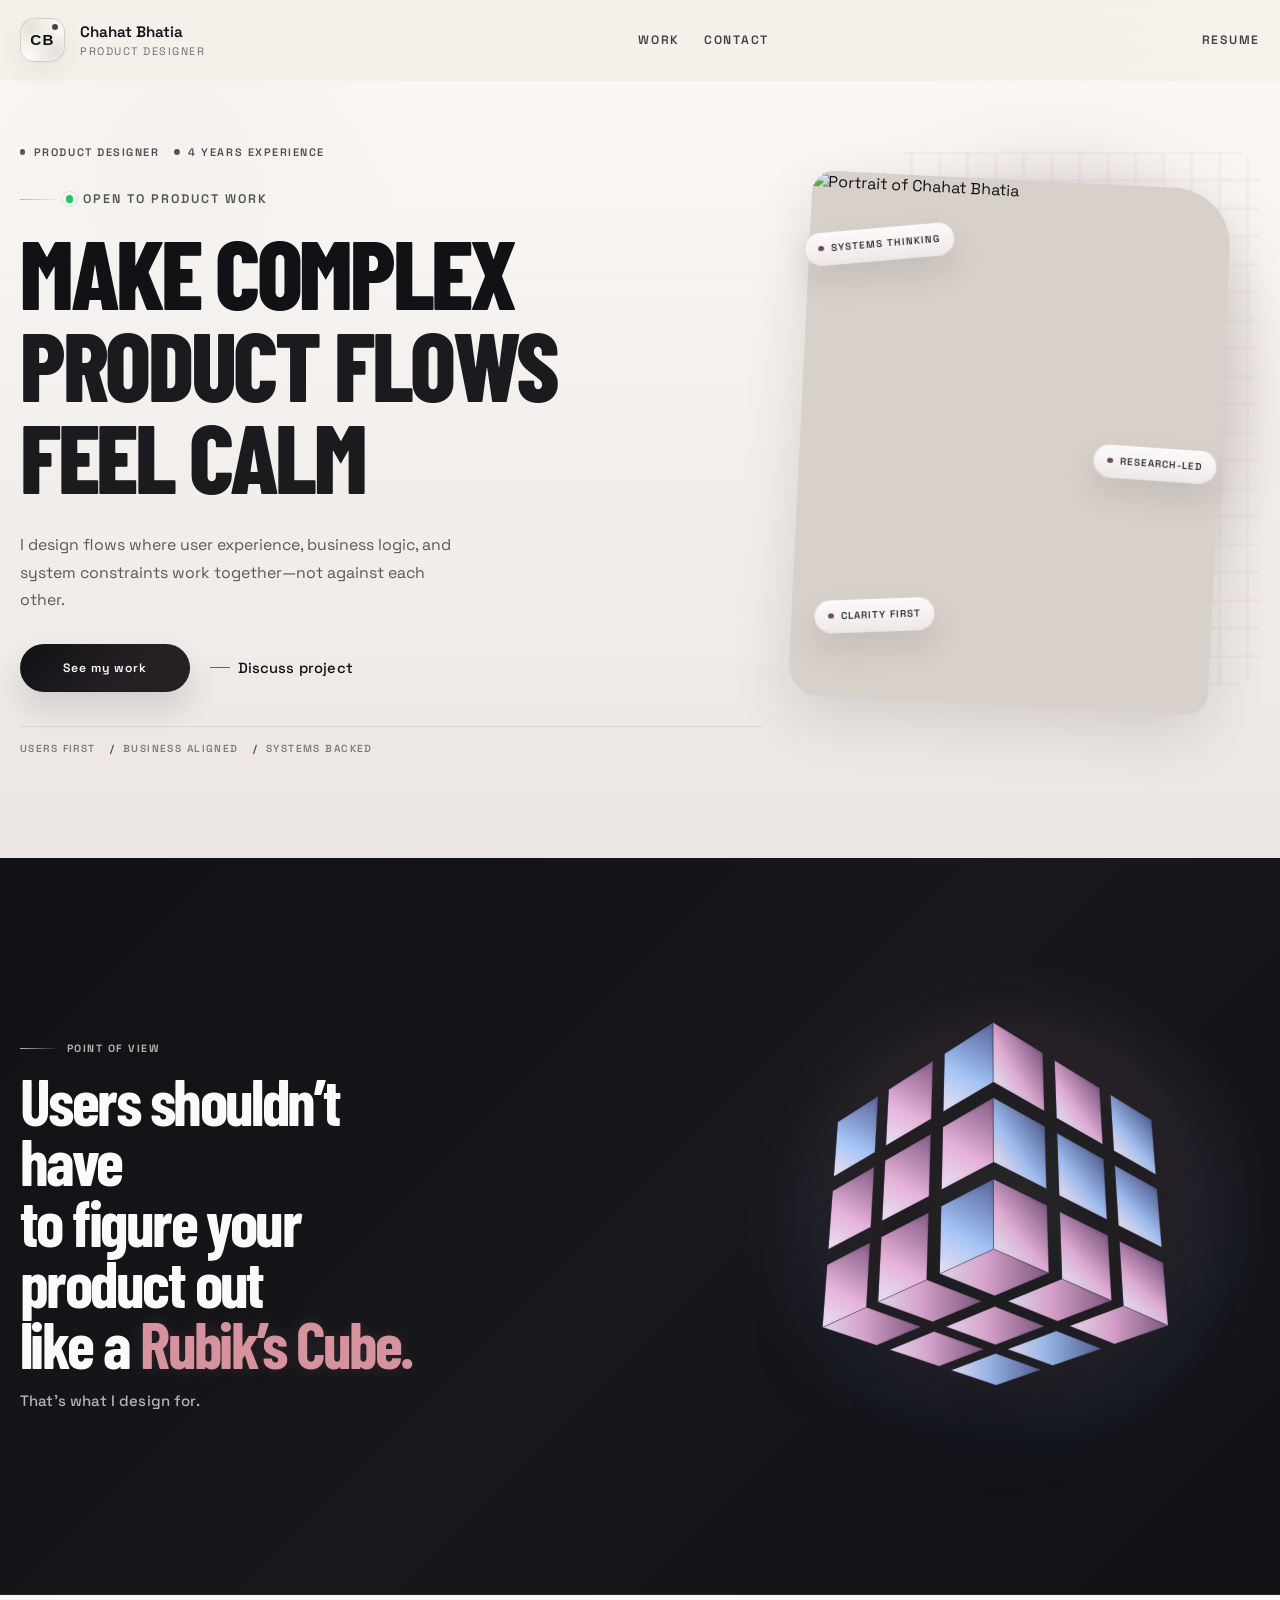
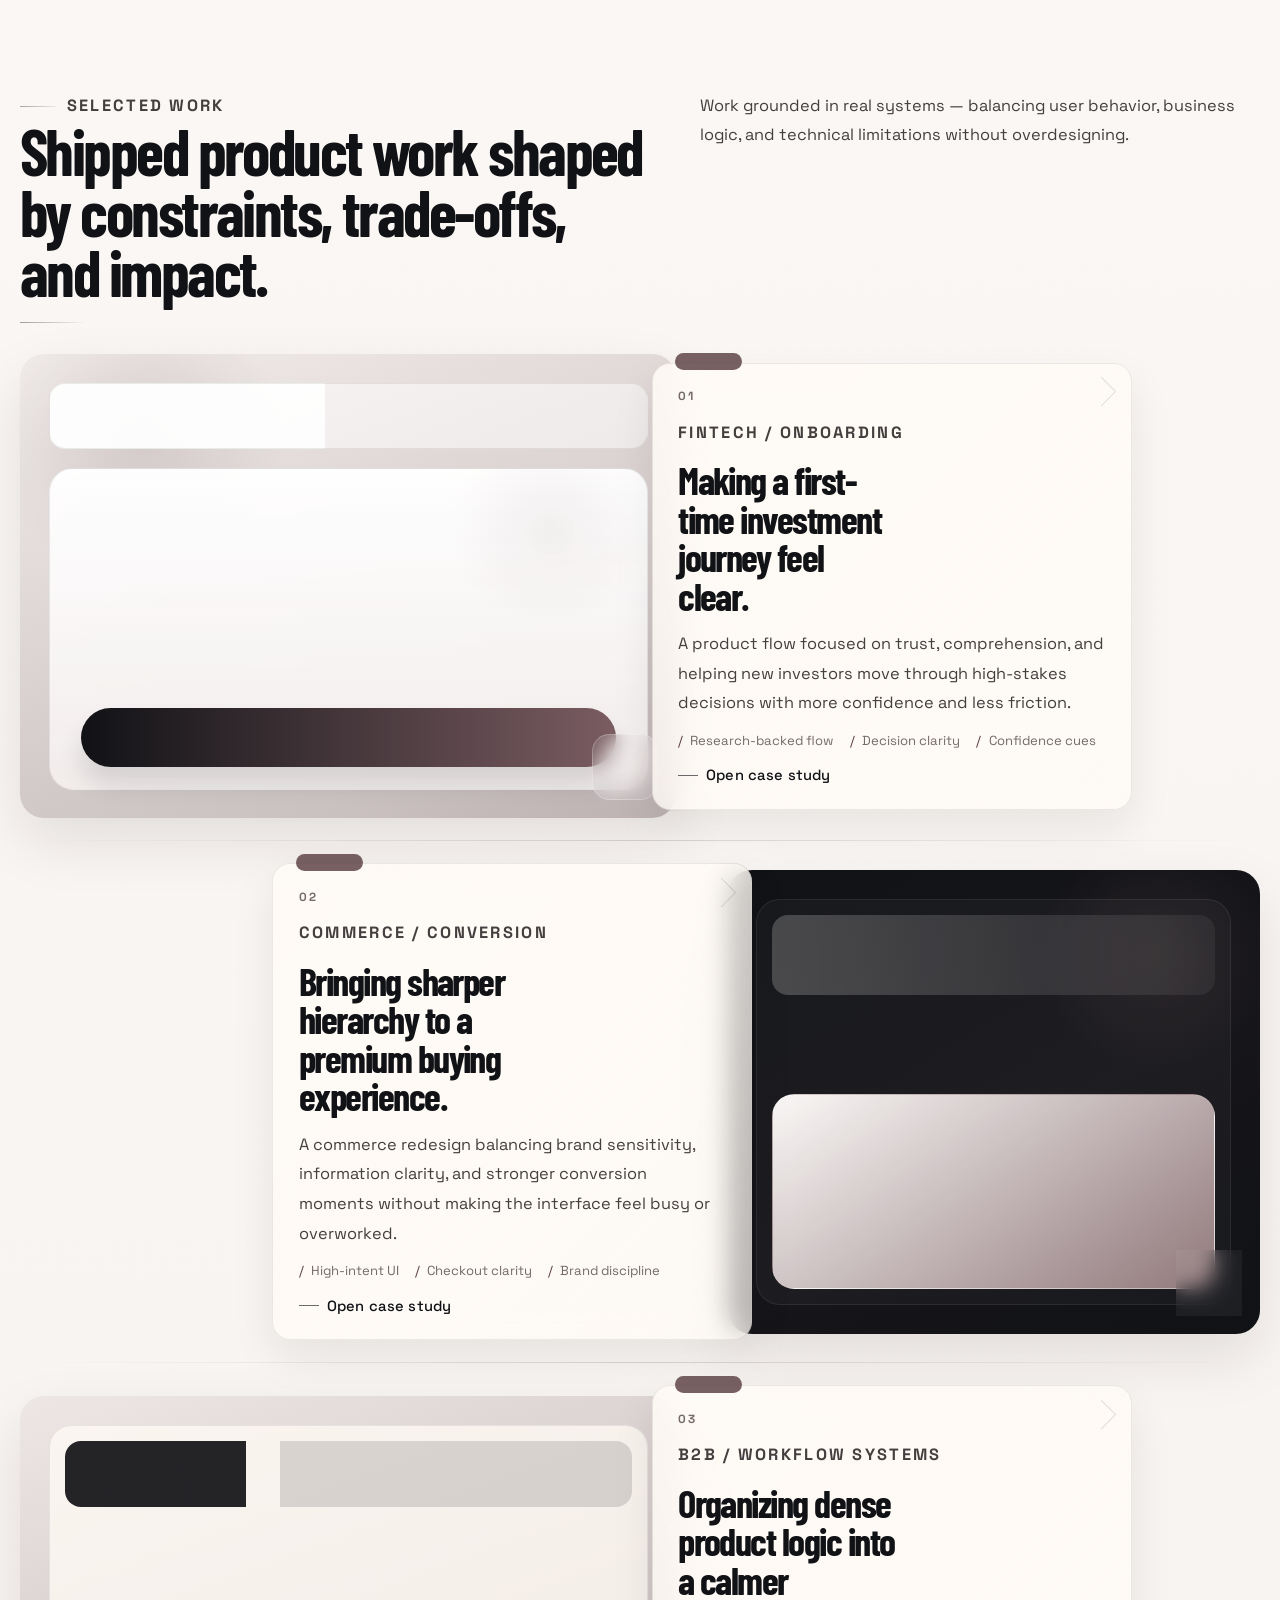
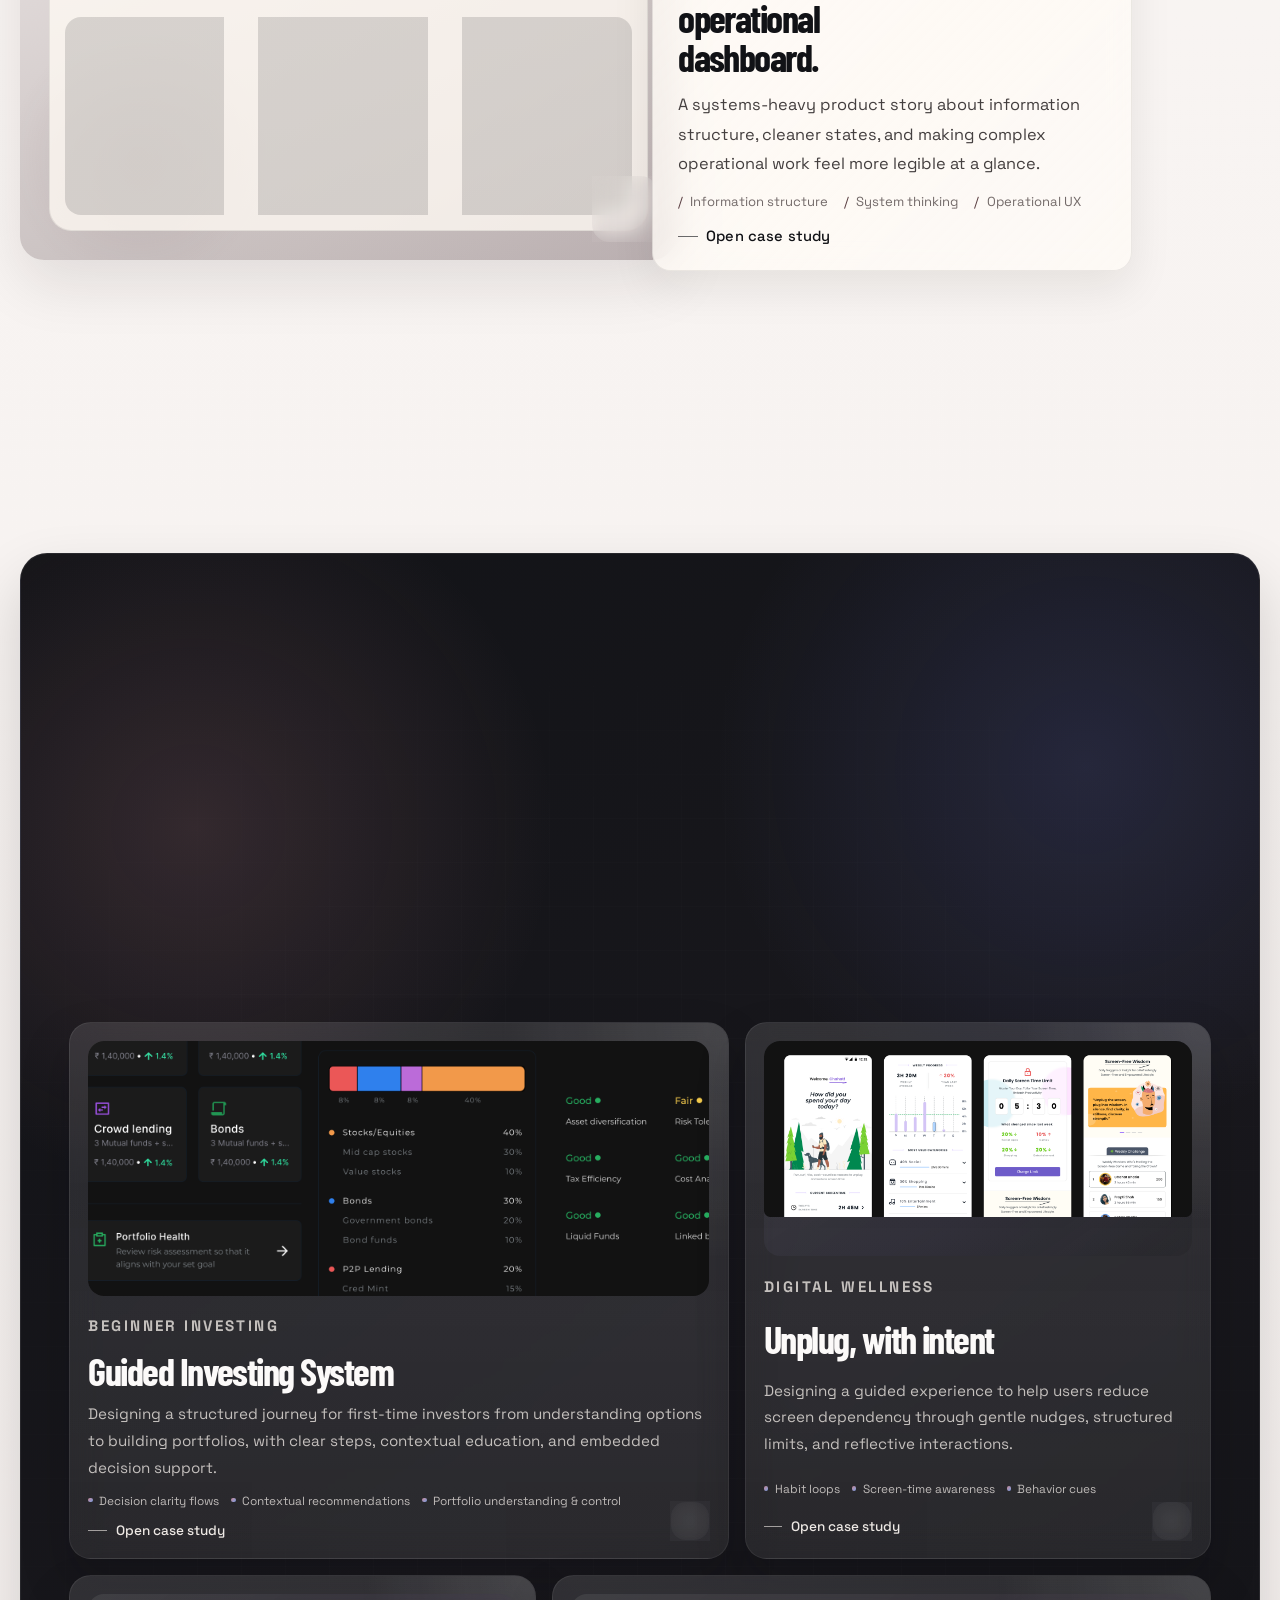
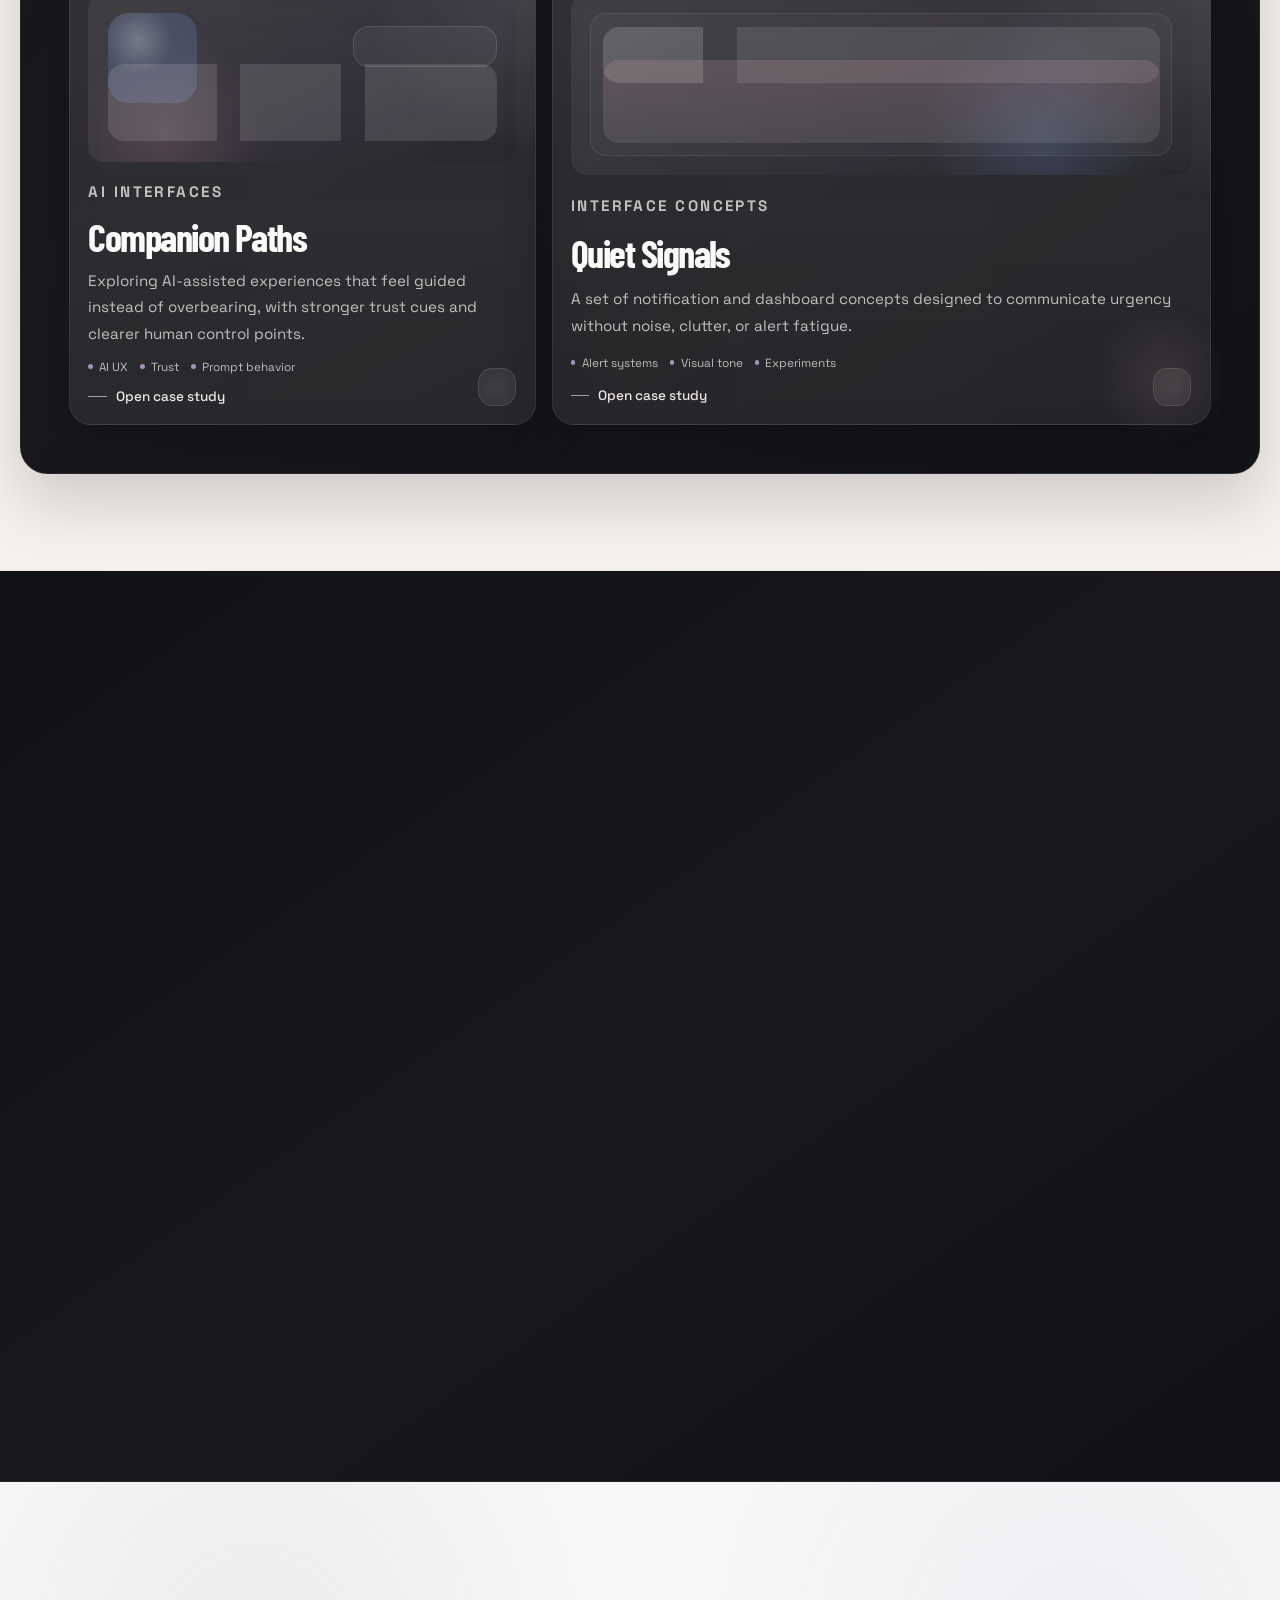
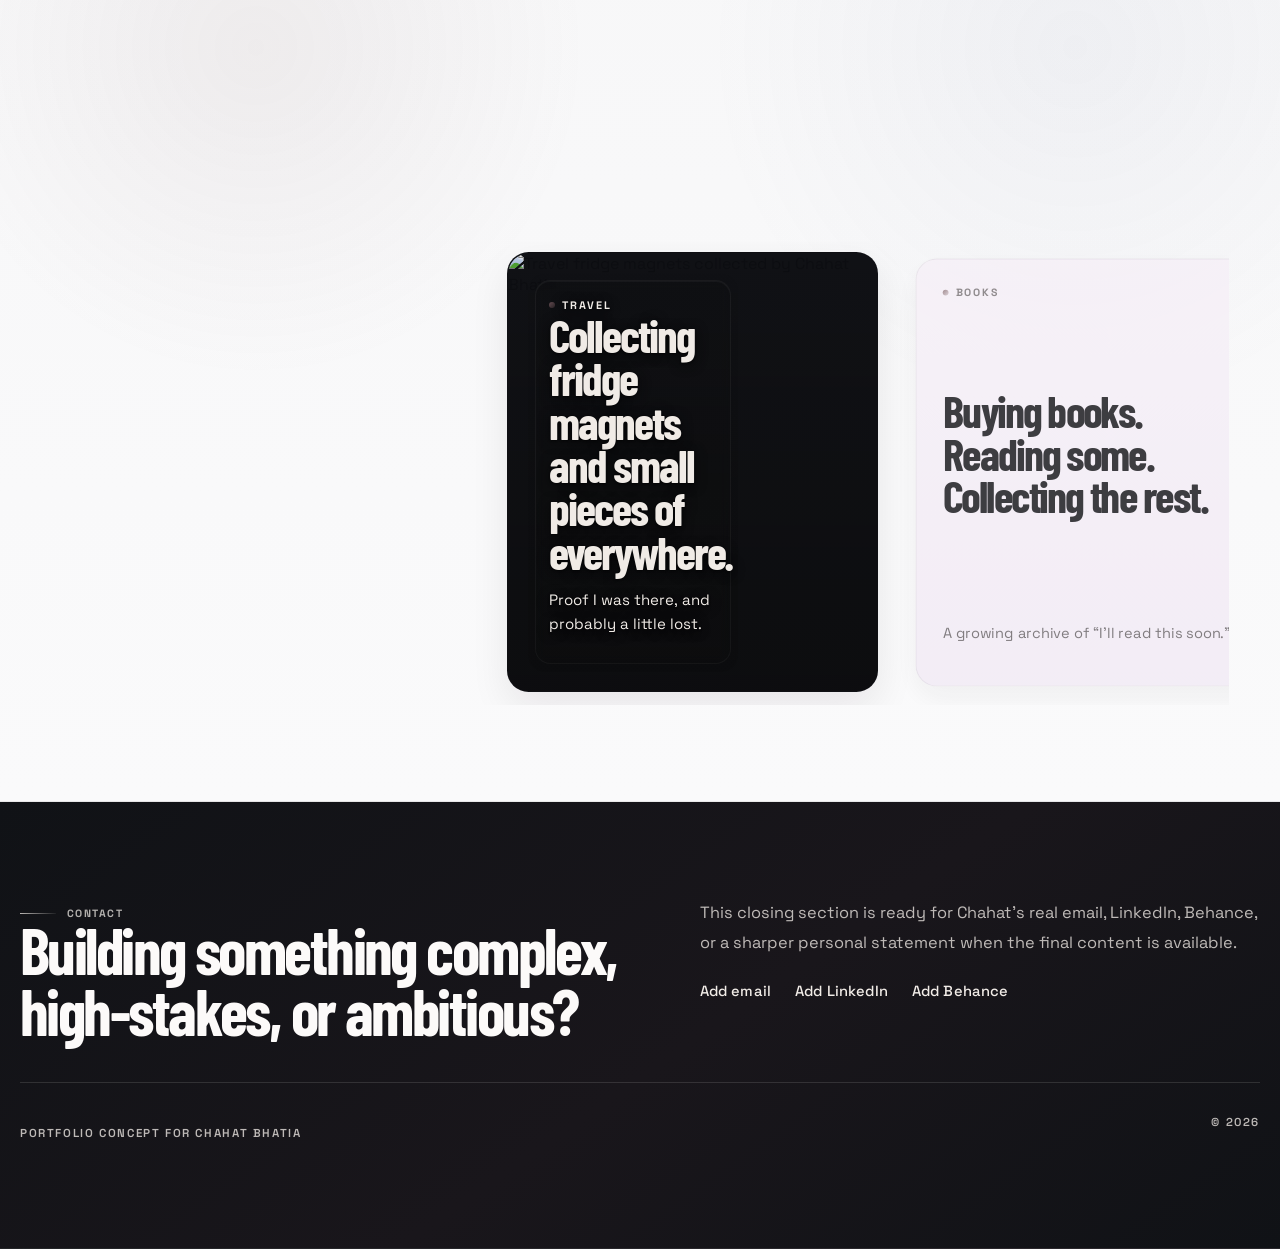
==== index.html @ 89de9175 "Initial portfolio snapshot" ====
<!DOCTYPE html>
<html lang="en">
  <head>
    <meta charset="UTF-8" />
    <meta name="viewport" content="width=device-width, initial-scale=1.0" />
    <title>Chahat Bhatia | Product Designer</title>
    <meta
      name="description"
      content="A bold editorial portfolio concept for product designer Chahat Bhatia. High-contrast, structured, and typography-led."
    />
    <meta
      http-equiv="Cache-Control"
      content="no-store, no-cache, must-revalidate"
    />
    <meta http-equiv="Pragma" content="no-cache" />
    <meta http-equiv="Expires" content="0" />
    <link
      rel="icon"
      href="data:image/svg+xml,%3Csvg xmlns='http://www.w3.org/2000/svg' viewBox='0 0 64 64'%3E%3Crect width='64' height='64' fill='%230f0f10'/%3E%3Ctext x='50%25' y='57%25' text-anchor='middle' font-size='24' font-family='Arial, sans-serif' font-weight='700' letter-spacing='2' fill='%23f3efe8'%3ECB%3C/text%3E%3C/svg%3E"
    />
    <link rel="preconnect" href="https://fonts.googleapis.com" />
    <link rel="preconnect" href="https://fonts.gstatic.com" crossorigin />
    <link
      href="https://fonts.googleapis.com/css2?family=Barlow+Condensed:wght@500;600;700;800&family=Space+Grotesk:wght@400;500;600;700&display=swap"
      rel="stylesheet"
    />
    <link rel="stylesheet" href="./styles.css?v=exploration-case-2" />
  </head>
  <body>
    <header class="site-header" id="top">
      <div class="shell site-header__inner">
        <a class="brand" href="#top" aria-label="Chahat Bhatia portfolio home">
          <span class="brand__mark">CB</span>
          <span class="brand__text">
            <strong>Chahat Bhatia</strong>
            <small>Product Designer</small>
          </span>
        </a>

        <nav class="site-nav" aria-label="Primary">
          <a href="#work">Work</a>
          <a href="#contact">Contact</a>
        </nav>

        <a class="site-header__cta" href="#contact">Resume</a>
      </div>
    </header>

    <main class="page">
      <section class="hero">
        <div class="hero-inner">
          <div class="shell hero__grid">
            <div class="hero__copy reveal">
              <div class="hero__identity" aria-label="Designer identity">
                <span>Product Designer</span>
                <span>4 Years Experience</span>
              </div>

              <p class="kicker kicker--status">
                <span class="status-dot" aria-hidden="true"></span>
                <span>Open to product work</span>
              </p>
              <h1 class="hero__title">
                <span>MAKE COMPLEX</span>
                <span class="hero__title-mid">PRODUCT FLOWS</span>
                <span class="hero__title-end">FEEL CALM</span>
              </h1>
              <p class="hero__summary">
                I design flows where user experience, business logic, and system
                constraints work together—not against each other.
              </p>

              <div class="hero__actions">
                <a class="button button--primary" href="#work">See my work</a>
                <a class="text-link" href="#contact">Discuss project</a>
              </div>

              <ul class="hero__meta" aria-label="Focus areas">
                <li>Users First</li>
                <li>Business Aligned</li>
                <li>Systems Backed</li>
              </ul>
            </div>

            <figure class="hero__portrait reveal">
              <div class="hero__chips" aria-hidden="true">
                <span>Systems Thinking</span>
                <span>Research-led</span>
                <span>Clarity First</span>
              </div>
              <img
                src="./assets/chahat-bhatia.png"
                alt="Portrait of Chahat Bhatia"
              />
            </figure>
          </div>
        </div>
      </section>

      <section class="section section--dark statement">
        <div class="shell statement__grid reveal">
          <div class="statement__intro">
            <p class="kicker kicker--inverse">Point of view</p>
            <h2 class="statement__title">
              Users shouldn&rsquo;t have<br />
              to figure your product out<br />
              like a <span class="statement__highlight">Rubik&rsquo;s Cube.</span>
            </h2>
            <p class="statement__subline">That&rsquo;s what I design for.</p>
          </div>

          <div class="statement__visual" aria-hidden="true">
            <div class="rubik-scene">
              <div class="rubik-aura"></div>
              <div class="rubik-shadow"></div>
              <div class="rubik-canvas" data-rubik-canvas></div>
            </div>
          </div>
        </div>
      </section>

      <section class="section work" id="work">
        <div class="shell">
          <div class="work-segment work-segment--pro">
            <div class="section-head reveal">
              <div>
                <p class="kicker">Selected Work</p>
                <h2>Shipped product work shaped by constraints, trade-offs, and impact.</h2>
              </div>
              <p>
                Work grounded in real systems — balancing user behavior,
                business logic, and technical limitations without
                overdesigning.
              </p>
            </div>

            <div class="case-list">
              <article class="case-study reveal">
                <div class="case-study__visual mockup mockup--finance" aria-hidden="true">
                  <span></span>
                  <span></span>
                  <span></span>
                </div>

                <div class="case-study__content">
                  <span class="case-study__index">01</span>
                  <p class="case-study__eyebrow">Fintech / Onboarding</p>
                  <h3>Making a first-time investment journey feel clear.</h3>
                  <p>
                    A product flow focused on trust, comprehension, and helping
                    new investors move through high-stakes decisions with more
                    confidence and less friction.
                  </p>
                  <div class="case-study__meta" aria-label="Case study themes">
                    <span>Research-backed flow</span>
                    <span>Decision clarity</span>
                    <span>Confidence cues</span>
                  </div>
                  <a class="case-study__link" href="./case-study.html">Open case study</a>
                </div>
              </article>

              <article class="case-study case-study--reverse reveal">
                <div class="case-study__visual mockup mockup--commerce" aria-hidden="true">
                  <span></span>
                  <span></span>
                  <span></span>
                </div>

                <div class="case-study__content">
                  <span class="case-study__index">02</span>
                  <p class="case-study__eyebrow">Commerce / Conversion</p>
                  <h3>Bringing sharper hierarchy to a premium buying experience.</h3>
                  <p>
                    A commerce redesign balancing brand sensitivity, information
                    clarity, and stronger conversion moments without making the
                    interface feel busy or overworked.
                  </p>
                  <div class="case-study__meta" aria-label="Case study themes">
                    <span>High-intent UI</span>
                    <span>Checkout clarity</span>
                    <span>Brand discipline</span>
                  </div>
                  <a class="case-study__link" href="./case-study.html">Open case study</a>
                </div>
              </article>

              <article class="case-study reveal">
                <div class="case-study__visual mockup mockup--system" aria-hidden="true">
                  <span></span>
                  <span></span>
                  <span></span>
                </div>

                <div class="case-study__content">
                  <span class="case-study__index">03</span>
                  <p class="case-study__eyebrow">B2B / Workflow systems</p>
                  <h3>Organizing dense product logic into a calmer operational dashboard.</h3>
                  <p>
                    A systems-heavy product story about information structure,
                    cleaner states, and making complex operational work feel
                    more legible at a glance.
                  </p>
                  <div class="case-study__meta" aria-label="Case study themes">
                    <span>Information structure</span>
                    <span>System thinking</span>
                    <span>Operational UX</span>
                  </div>
                  <a class="case-study__link" href="./case-study.html">Open case study</a>
                </div>
              </article>
            </div>
          </div>

          <div class="work-shift reveal">
            <p class="work-shift__eyebrow">A smaller lab, away from shipped constraints.</p>
            <p class="work-shift__copy">
              Alongside product work, I keep a personal space for interface
              studies, motion experiments, and systems ideas that let me test
              bolder questions before they belong in production.
            </p>
          </div>

          <div class="work-segment work-segment--play">
            <div class="work-play-shell">
              <div class="work-play-head reveal">
                <div>
                  <p class="kicker kicker--inverse">Explorations</p>
                  <h2>
                    Personal projects<br />
                    where ideas expand<br />
                    and systems bend.
                  </h2>
                </div>
                <p>
                  Same core thinking, but with space to explore more freely.
                  Stretching systems, testing edges, and working on ideas that
                  don’t always need to ship — but still inform what does.
                </p>
              </div>

              <div class="play-list">
                <article class="play-card play-card--atlas reveal">
                  <div class="play-card__visual play-visual play-visual--atlas" aria-hidden="true">
                    <img
                      class="play-visual__thumb"
                      src="./assets/beginner-investing-thumb-2.png"
                      alt=""
                    />
                  </div>
                  <div class="play-card__content">
                    <p class="play-card__eyebrow">Beginner Investing</p>
                    <h3>Guided Investing System</h3>
                    <p>
                      Designing a structured journey for first-time investors
                      from understanding options to building portfolios, with
                      clear steps, contextual education, and embedded decision
                      support.
                    </p>
                    <div class="play-card__meta">
                      <span>Decision clarity flows</span>
                      <span>Contextual recommendations</span>
                      <span>Portfolio understanding &amp; control</span>
                    </div>
                    <a class="play-card__link" href="./guided-investing-case-study.html?v=guided-investing-case-1">Open case study</a>
                  </div>
                </article>

                <article class="play-card play-card--motion reveal">
                  <div class="play-card__visual play-visual play-visual--motion" aria-hidden="true">
                    <img
                      class="play-visual__thumb"
                      src="./assets/digital-wellness-thumb.png"
                      alt=""
                    />
                  </div>
                  <div class="play-card__content">
                    <p class="play-card__eyebrow">Digital Wellness</p>
                    <h3>Unplug, with intent</h3>
                    <p>
                      Designing a guided experience to help users reduce screen
                      dependency through gentle nudges, structured limits, and
                      reflective interactions.
                    </p>
                    <div class="play-card__meta">
                      <span>Habit loops</span>
                      <span>Screen-time awareness</span>
                      <span>Behavior cues</span>
                    </div>
                    <a class="play-card__link" href="./exploration-case-study.html?v=exploration-case-2">Open case study</a>
                  </div>
                </article>

                <article class="play-card play-card--ai reveal">
                  <div class="play-card__visual play-visual play-visual--ai" aria-hidden="true">
                    <span></span>
                    <span></span>
                    <span></span>
                  </div>
                  <div class="play-card__content">
                    <p class="play-card__eyebrow">AI Interfaces</p>
                    <h3>Companion Paths</h3>
                    <p>
                      Exploring AI-assisted experiences that feel guided instead
                      of overbearing, with stronger trust cues and clearer human
                      control points.
                    </p>
                    <div class="play-card__meta">
                      <span>AI UX</span>
                      <span>Trust</span>
                      <span>Prompt behavior</span>
                    </div>
                    <a class="play-card__link" href="./exploration-case-study.html?v=exploration-case-2">Open case study</a>
                  </div>
                </article>

                <article class="play-card play-card--calm reveal">
                  <div class="play-card__visual play-visual play-visual--calm" aria-hidden="true">
                    <span></span>
                    <span></span>
                    <span></span>
                  </div>
                  <div class="play-card__content">
                    <p class="play-card__eyebrow">Interface Concepts</p>
                    <h3>Quiet Signals</h3>
                    <p>
                      A set of notification and dashboard concepts designed to
                      communicate urgency without noise, clutter, or alert
                      fatigue.
                    </p>
                    <div class="play-card__meta">
                      <span>Alert systems</span>
                      <span>Visual tone</span>
                      <span>Experiments</span>
                    </div>
                    <a class="play-card__link" href="./exploration-case-study.html?v=exploration-case-2">Open case study</a>
                  </div>
                </article>
              </div>
            </div>
          </div>
        </div>
      </section>

      <section class="section word-of-mouth">
        <div class="shell">
          <div class="word-of-mouth__top">
            <div class="word-of-mouth__intro reveal">
              <p class="kicker kicker--inverse">Word of Mouth</p>
              <h2>What collaborators remember after the work ships.</h2>
            </div>

            <div class="word-of-mouth__aside reveal">
              <p class="word-of-mouth__copy">
                A quieter trust layer. The quotes are placeholders for now, but
                the structure is meant to feel warm, credible, and editorial.
              </p>
            </div>
          </div>

          <div class="word-of-mouth__rail reveal" aria-label="Testimonials">
            <div class="word-of-mouth__ticker">
              <div class="word-of-mouth__track">
                <article class="testimonial-card testimonial-card--medium">
                  <p class="testimonial-card__quote">
                    “Chahat has a way of untangling complexity without flattening the
                    product. She makes difficult flows feel inevitable.”
                  </p>
                  <div class="testimonial-card__meta">
                    <strong>Naina Sharma</strong>
                    <span>Product Lead, Fintech platform</span>
                  </div>
                </article>

                <article class="testimonial-card testimonial-card--wide">
                  <p class="testimonial-card__quote">
                    “Her strongest skill is clarity. She can move from research
                    detail to a sharp interface decision without losing the thread.”
                  </p>
                  <div class="testimonial-card__meta">
                    <strong>Arjun Mehta</strong>
                    <span>Design Director, Commerce team</span>
                  </div>
                </article>

                <article class="testimonial-card testimonial-card--medium">
                  <p class="testimonial-card__quote">
                    “The work always feels composed. Calm on the surface, very
                    rigorous underneath.”
                  </p>
                  <div class="testimonial-card__meta">
                    <strong>Sana Khan</strong>
                    <span>Staff Product Manager, B2B SaaS</span>
                  </div>
                </article>

                <article class="testimonial-card testimonial-card--compact" aria-hidden="true">
                  <p class="testimonial-card__quote">
                    “She turns ambiguity into a system everyone can align around.”
                  </p>
                  <div class="testimonial-card__meta">
                    <strong>Ira Kapoor</strong>
                    <span>Fintech Lead</span>
                  </div>
                </article>
              </div>

              <div class="word-of-mouth__track" aria-hidden="true">
                <article class="testimonial-card testimonial-card--medium">
                  <p class="testimonial-card__quote">
                    “Chahat has a way of untangling complexity without flattening the
                    product. She makes difficult flows feel inevitable.”
                  </p>
                  <div class="testimonial-card__meta">
                    <strong>Naina Sharma</strong>
                    <span>Product Lead, Fintech platform</span>
                  </div>
                </article>

                <article class="testimonial-card testimonial-card--wide">
                  <p class="testimonial-card__quote">
                    “Her strongest skill is clarity. She can move from research
                    detail to a sharp interface decision without losing the thread.”
                  </p>
                  <div class="testimonial-card__meta">
                    <strong>Arjun Mehta</strong>
                    <span>Design Director, Commerce team</span>
                  </div>
                </article>

                <article class="testimonial-card testimonial-card--medium">
                  <p class="testimonial-card__quote">
                    “The work always feels composed. Calm on the surface, very
                    rigorous underneath.”
                  </p>
                  <div class="testimonial-card__meta">
                    <strong>Sana Khan</strong>
                    <span>Staff Product Manager, B2B SaaS</span>
                  </div>
                </article>

                <article class="testimonial-card testimonial-card--compact" aria-hidden="true">
                  <p class="testimonial-card__quote">
                    “She turns ambiguity into a system everyone can align around.”
                  </p>
                  <div class="testimonial-card__meta">
                    <strong>Ira Kapoor</strong>
                    <span>Fintech Lead</span>
                  </div>
                </article>
              </div>
            </div>
          </div>
        </div>
      </section>

      <section class="section off-grid" id="off-grid">
        <div class="shell">
          <div class="section-head reveal">
            <div>
              <p class="kicker">When I&apos;m not designing</p>
              <h2>Still collecting rhythm, references, and ways of noticing.</h2>
            </div>
            <p>
              A more personal spread in the portfolio. Less about output, more
              about what keeps the eye sharp and the thinking grounded.
            </p>
          </div>

          <div class="off-grid__carousel reveal">
            <div
              class="off-grid__rail"
              data-off-grid-carousel
              tabindex="0"
              aria-label="Horizontal carousel of personal interests and activities"
            >
              <div class="off-grid__track">
                <article class="off-grid-card off-grid-card--travel is-active">
                  <div class="off-grid-card__content">
                    <span class="off-grid-card__label">travel</span>
                    <h3>
                      Collecting fridge magnets<br />
                      and small pieces of everywhere.
                    </h3>
                    <p>Proof I was there, and probably a little lost.</p>
                  </div>
                  <img
                    src="./assets/travel-magnets.png"
                    alt="Travel fridge magnets collected by Chahat Bhatia"
                  />
                </article>

                <article class="off-grid-card off-grid-card--playlists">
                  <span class="off-grid-card__label">books</span>
                  <h3>
                    Buying books.<br />
                    Reading some.<br />
                    Collecting the rest.
                  </h3>
                  <p>A growing archive of “I’ll read this soon.”</p>
                </article>

                <article class="off-grid-card off-grid-card--camera">
                  <div class="off-grid-card__content">
                    <span class="off-grid-card__label">cooking</span>
                    <h3>
                      Cooking like it&apos;s therapy.<br />
                      Eating like it worked.
                    </h3>
                    <p>Measurements are mostly emotional.</p>
                  </div>
                  <img
                    src="./assets/cooking-card.jpg"
                    alt="Plate of pasta for the cooking card"
                  />
                </article>

                <article class="off-grid-card off-grid-card--shows">
                  <span class="off-grid-card__label">shows</span>
                  <h3>
                    Cringe shows.<br />
                    Serious attachment.
                  </h3>
                  <p>Just one more episode. Always.</p>
                </article>

                <article class="off-grid-card off-grid-card--maps">
                  <span class="off-grid-card__label">traffic</span>
                  <h3>
                    Stuck in traffic.<br />
                    Thinking I&apos;ll reach on time.
                  </h3>
                  <p>Never happens.</p>
                </article>
              </div>
            </div>
          </div>
        </div>
      </section>

      <section class="section section--dark contact" id="contact">
        <div class="shell contact__grid reveal">
          <div>
            <p class="kicker kicker--inverse">Contact</p>
            <h2>
              Building something complex, high-stakes, or ambitious?
            </h2>
          </div>

          <div class="contact__content">
            <p>
              This closing section is ready for Chahat&apos;s real email,
              LinkedIn, Behance, or a sharper personal statement when the final
              content is available.
            </p>

            <div class="contact__links">
              <a href="#contact">Add email</a>
              <a href="#contact">Add LinkedIn</a>
              <a href="#contact">Add Behance</a>
            </div>
          </div>
        </div>

        <div class="shell contact__footer">
          <p>Portfolio concept for Chahat Bhatia</p>
          <span>&copy; <span id="year"></span></span>
        </div>
      </section>
    </main>

    <div class="cursor-dot" aria-hidden="true"></div>
    <div class="cursor-ring" aria-hidden="true"></div>

    <script src="./script.js?v=exploration-case-2"></script>
    <script type="module" src="./statement-cube.mjs?v=exploration-case-2"></script>
  </body>
</html>
---- styles.css ----
:root {
  --bg: #f3f0ee;
  --bg-deep: #ebe6e3;
  --bg-soft: #faf7f5;
  --text: #111216;
  --text-soft: #443f3f;
  --muted: #736a69;
  --line: rgba(17, 18, 22, 0.1);
  --line-strong: rgba(17, 18, 22, 0.18);
  --white: #fcfaf9;
  --dark: #0f1114;
  --dark-soft: #171417;
  --dark-panel: #262025;
  --dark-line: rgba(252, 250, 246, 0.12);
  --accent-1: #7a5c61;
  --accent-1-strong: #5a3e42;
  --accent-1-faint: rgba(122, 92, 97, 0.08);
  --accent-1-soft: rgba(122, 92, 97, 0.16);
  --accent-1-mid: rgba(122, 92, 97, 0.24);
  --accent-2: #5a3e42;
  --accent-2-strong: #472f33;
  --accent-2-faint: rgba(90, 62, 66, 0.06);
  --accent-2-soft: rgba(90, 62, 66, 0.14);
  --accent-2-mid: rgba(90, 62, 66, 0.22);
  --paper: var(--bg);
  --paper-deep: var(--bg-deep);
  --paper-warm: #f5f0ee;
  --canvas: var(--bg-soft);
  --ink: var(--text);
  --ink-soft: var(--text-soft);
  --moss: var(--accent-2);
  --moss-soft: var(--accent-2-soft);
  --wine: var(--accent-1-strong);
  --wine-soft: rgba(90, 62, 66, 0.16);
  --slate: var(--accent-1);
  --slate-soft: var(--accent-1-soft);
  --mocha: var(--accent-2);
  --glow-soft: 0 24px 58px rgba(29, 22, 24, 0.1);
  --glow-deep: 0 34px 80px rgba(18, 15, 18, 0.18);
  --max-width: 1240px;
  color-scheme: light;
}

*,
*::before,
*::after {
  box-sizing: border-box;
}

html {
  scroll-behavior: smooth;
}

body {
  margin: 0;
  min-width: 320px;
  overflow-x: hidden;
  color: var(--ink);
  font-family: "Space Grotesk", sans-serif;
  background:
    radial-gradient(circle at 12% 2%, rgba(17, 18, 22, 0.02), transparent 24%),
    radial-gradient(circle at 88% 6%, rgba(17, 18, 22, 0.015), transparent 22%),
    linear-gradient(180deg, var(--paper) 0%, var(--paper-deep) 100%);
}

html.has-custom-cursor,
html.has-custom-cursor body,
html.has-custom-cursor body * {
  cursor: none !important;
}

body::before,
body::after {
  content: "";
  position: fixed;
  inset: 0;
  pointer-events: none;
  z-index: 0;
}

body::before {
  background-image:
    radial-gradient(rgba(18, 18, 22, 0.08) 0.5px, transparent 0.8px),
    radial-gradient(rgba(255, 255, 255, 0.18) 0.5px, transparent 0.8px);
  background-position: 0 0, 4px 4px;
  background-size: 8px 8px;
  opacity: 0.05;
  mix-blend-mode: multiply;
}

body::after {
  background:
    radial-gradient(circle at 20% 30%, rgba(17, 18, 22, 0.018), transparent 28%),
    radial-gradient(circle at 80% 60%, rgba(255, 255, 255, 0.18), transparent 24%);
}

.cursor-dot,
.cursor-ring {
  position: fixed;
  left: 0;
  top: 0;
  z-index: 80;
  pointer-events: none;
  opacity: 0;
  transform:
    translate3d(var(--cursor-x, -100px), var(--cursor-y, -100px), 0)
    translate(-50%, -50%)
    rotate(var(--cursor-rotate, 0deg))
    scale(var(--cursor-scale, 1));
  transition:
    opacity 180ms ease,
    background-color 180ms ease,
    border-color 180ms ease,
    box-shadow 180ms ease,
    transform 180ms ease;
}

.cursor-dot {
  width: 0.82rem;
  height: 0.82rem;
  border-radius: 999px;
  background: linear-gradient(145deg, rgba(255, 250, 244, 0.96), rgba(239, 231, 220, 0.94));
  border: 1.5px solid rgba(18, 18, 22, 0.62);
  box-shadow:
    0 6px 16px rgba(18, 15, 18, 0.12),
    inset 0 0 0 1px rgba(255, 255, 255, 0.42);
}

.cursor-dot::after {
  content: "";
  position: absolute;
  right: -0.18rem;
  top: -0.16rem;
  width: 0.34rem;
  height: 0.34rem;
  border-radius: 999px;
  background: linear-gradient(135deg, var(--accent-1), var(--accent-2));
  box-shadow: 0 0 0 0.1rem rgba(255, 250, 244, 0.84);
}

.cursor-ring {
  width: 2.7rem;
  height: 2.35rem;
  border-radius: 1rem 1.25rem 1rem 1.35rem;
  border: 1px solid rgba(18, 18, 22, 0.14);
  background:
    radial-gradient(circle at 28% 28%, rgba(255, 255, 255, 0.56), transparent 34%),
    rgba(255, 250, 244, 0.22);
  box-shadow:
    0 14px 30px rgba(18, 15, 18, 0.1),
    inset 0 0 0 1px rgba(255, 255, 255, 0.3);
  backdrop-filter: blur(10px);
  --cursor-rotate: -10deg;
}

.cursor-ring::before {
  content: "";
  position: absolute;
  left: 0.45rem;
  bottom: 0.42rem;
  width: 0.55rem;
  height: 0.08rem;
  border-radius: 999px;
  background: rgba(18, 18, 22, 0.16);
}

.cursor-ring::after {
  content: "";
  position: absolute;
  right: 0.5rem;
  top: 0.45rem;
  width: 0.38rem;
  height: 0.38rem;
  border-radius: 999px;
  border: 1px solid rgba(18, 18, 22, 0.14);
  background: rgba(255, 250, 244, 0.55);
}

.cursor-dot.is-visible,
.cursor-ring.is-visible {
  opacity: 1;
}

.cursor-dot.is-hover {
  --cursor-scale: 0.95;
  background: linear-gradient(145deg, rgba(255, 250, 244, 1), rgba(244, 235, 226, 0.98));
}

.cursor-ring.is-hover {
  --cursor-scale: 1.45;
  --cursor-rotate: -2deg;
  border-color: rgba(116, 135, 154, 0.28);
  background:
    radial-gradient(circle at 28% 28%, rgba(255, 255, 255, 0.68), transparent 34%),
    rgba(255, 250, 244, 0.34);
  box-shadow:
    0 18px 34px rgba(18, 15, 18, 0.14),
    inset 0 0 0 1px rgba(255, 255, 255, 0.42);
}

.cursor-dot.is-pressed {
  --cursor-scale: 0.78;
}

.cursor-ring.is-pressed {
  --cursor-scale: 1.12;
  --cursor-rotate: 0deg;
}

img {
  display: block;
  max-width: 100%;
}

a {
  color: inherit;
  text-decoration: none;
}

button,
a {
  -webkit-tap-highlight-color: transparent;
}

.shell {
  position: relative;
  z-index: 1;
  width: min(var(--max-width), calc(100vw - 2rem));
  margin: 0 auto;
}

.page {
  position: relative;
  z-index: 1;
}

.site-header {
  position: sticky;
  top: 0;
  z-index: 30;
  background: rgba(247, 242, 235, 0.78);
  backdrop-filter: blur(16px);
  border-bottom: 1px solid transparent;
  transition:
    background-color 180ms ease,
    border-color 180ms ease,
    box-shadow 180ms ease;
}

.site-header.is-scrolled {
  background: rgba(247, 242, 235, 0.9);
  border-bottom-color: rgba(18, 18, 22, 0.08);
  box-shadow: 0 12px 28px rgba(32, 26, 22, 0.04);
}

.site-header__inner {
  min-height: 5rem;
  display: flex;
  align-items: center;
  justify-content: space-between;
  gap: 1rem;
}

.brand {
  display: inline-flex;
  align-items: center;
  gap: 0.95rem;
  min-width: 0;
}

.brand__mark {
  position: relative;
  display: inline-flex;
  align-items: center;
  justify-content: center;
  min-width: 2.8rem;
  min-height: 2.8rem;
  border-radius: 0.9rem;
  border: 1px solid rgba(18, 18, 22, 0.14);
  background:
    radial-gradient(circle at 22% 18%, rgba(158, 149, 82, 0.22), transparent 58%),
    radial-gradient(circle at 78% 78%, rgba(94, 58, 82, 0.14), transparent 52%),
    rgba(255, 255, 255, 0.56);
  color: var(--ink);
  font-family: "Syne", sans-serif;
  font-size: 0.95rem;
  font-weight: 700;
  letter-spacing: 0.08em;
  text-transform: uppercase;
  box-shadow: 0 10px 24px rgba(28, 22, 20, 0.06);
}

.brand__mark::after {
  content: "";
  position: absolute;
  right: 0.34rem;
  top: 0.34rem;
  width: 0.38rem;
  height: 0.38rem;
  border-radius: 999px;
  background: linear-gradient(135deg, var(--moss), var(--wine));
}

.brand__text {
  display: grid;
  gap: 0.16rem;
}

.brand__text strong {
  font-size: 0.95rem;
  font-weight: 600;
}

.brand__text small,
.site-nav a,
.site-header__cta,
.hero__identity span,
.hero__meta li,
.kicker,
.case-study__eyebrow,
.case-study__index,
.quote-card__meta span,
.off-grid__label,
.contact__footer {
  letter-spacing: 0.14em;
  text-transform: uppercase;
}

.brand__text small {
  color: var(--muted);
  font-size: 0.68rem;
}

.site-nav {
  display: inline-flex;
  align-items: center;
  gap: 1.5rem;
}

.site-nav a,
.site-header__cta,
.button,
.text-link {
  font-size: 0.76rem;
  font-weight: 600;
}

.site-nav a,
.site-header__cta {
  position: relative;
  color: var(--ink-soft);
}

.site-nav a::after,
.site-header__cta::after,
.text-link::after,
.case-study__link::after,
.contact__links a::after {
  content: "";
  position: absolute;
  left: 0;
  bottom: -0.32rem;
  width: 100%;
  height: 1px;
  background: currentColor;
  transform: scaleX(0);
  transform-origin: left;
  transition: transform 180ms ease;
}

.site-nav a:hover::after,
.site-nav a:focus-visible::after,
.site-header__cta:hover::after,
.site-header__cta:focus-visible::after,
.text-link:hover::after,
.text-link:focus-visible::after,
.case-study__link:hover::after,
.case-study__link:focus-visible::after,
.contact__links a:hover::after,
.contact__links a:focus-visible::after {
  transform: scaleX(1);
}

.site-header__cta {
  padding: 0.2rem 0;
}

.button {
  position: relative;
  min-width: 10.6rem;
  letter-spacing: 0.08em;
}

.button--primary {
  display: inline-flex;
  align-items: center;
  justify-content: center;
  min-height: 3rem;
  padding: 0.86rem 1.3rem;
  border-radius: 999px;
  border: 1px solid rgba(18, 18, 22, 0.14);
  background:
    linear-gradient(135deg, var(--ink), var(--dark-panel) 68%, rgba(38, 32, 37, 1) 120%),
    var(--ink);
  color: var(--white);
  box-shadow: 0 18px 30px rgba(18, 15, 18, 0.12);
  transition:
    transform 220ms ease,
    box-shadow 220ms ease,
    background-position 220ms ease;
}

.button--primary:hover,
.button--primary:focus-visible {
  transform: translateY(-2px);
  border-color: rgba(122, 92, 97, 0.2);
  background:
    linear-gradient(135deg, var(--ink), var(--dark-panel) 58%, var(--accent-1) 120%),
    var(--ink);
  box-shadow:
    0 22px 34px rgba(18, 15, 18, 0.16),
    0 0 0 1px rgba(90, 62, 66, 0.14);
}

.hero {
  position: relative;
  isolation: isolate;
  overflow: hidden;
  padding: 4rem 0 6.4rem;
  background:
    radial-gradient(circle at 14% 4%, rgba(122, 92, 97, 0.04), transparent 18%),
    radial-gradient(circle at 82% 26%, rgba(122, 92, 97, 0.06), transparent 20%),
    radial-gradient(circle at 88% 56%, rgba(90, 62, 66, 0.05), transparent 18%),
    linear-gradient(180deg, rgba(250, 247, 245, 0.98), rgba(235, 230, 227, 0.99));
}

.hero-inner {
  position: relative;
  z-index: 2;
}

.hero__grid {
  position: relative;
  display: grid;
  grid-template-columns: minmax(0, 1.15fr) minmax(320px, 420px);
  justify-content: space-between;
  column-gap: clamp(4.5rem, 6vw, 6rem);
  row-gap: 0;
  align-items: start;
}

.hero__copy {
  position: relative;
  min-width: 0;
  padding-top: 0;
  padding-right: 0;
  max-width: 100%;
}

.hero__identity {
  display: flex;
  flex-wrap: wrap;
  gap: 0.6rem 0.95rem;
  margin-bottom: 1rem;
}

.hero__identity span {
  display: inline-flex;
  align-items: center;
  gap: 0.55rem;
  color: rgba(63, 58, 60, 0.9);
  font-size: 0.68rem;
  font-weight: 600;
}

.hero__identity span::before {
  content: "";
  width: 0.32rem;
  height: 0.32rem;
  border-radius: 999px;
  background: linear-gradient(135deg, var(--moss), var(--slate));
  box-shadow: 0 0 0 0.18rem rgba(255, 255, 255, 0.44);
}

.kicker {
  display: inline-flex;
  align-items: center;
  gap: 0.68rem;
  margin: 0;
  color: rgba(120, 111, 108, 0.88);
  font-size: 0.66rem;
  font-weight: 700;
}

.kicker::before {
  content: "";
  width: 2.25rem;
  height: 1px;
  background: linear-gradient(90deg, rgba(18, 18, 22, 0.36), rgba(18, 18, 22, 0.06));
}

.kicker--inverse {
  color: rgba(255, 250, 244, 0.68);
}

.kicker--inverse::before {
  background: linear-gradient(90deg, rgba(255, 250, 244, 0.7), rgba(255, 250, 244, 0.06));
}

.kicker--status {
  gap: 0.6rem;
  margin-top: 1rem;
  margin-bottom: 1.35rem;
  color: rgba(54, 58, 55, 0.86);
  font-size: 0.78rem;
  font-weight: 600;
  letter-spacing: 0.16em;
}

.kicker--status::before {
  background: linear-gradient(90deg, rgba(18, 18, 22, 0.28), rgba(18, 18, 22, 0.04));
}

.status-dot {
  position: relative;
  width: 0.48rem;
  height: 0.48rem;
  flex: 0 0 auto;
  border-radius: 999px;
  background: #22c55e;
  box-shadow: 0 0 0 0 rgba(34, 197, 94, 0.2);
  animation: statusPulse 2.8s ease-out infinite;
}

.status-dot::after {
  content: "";
  position: absolute;
  inset: -0.28rem;
  border-radius: 999px;
  border: 1px solid rgba(34, 197, 94, 0.18);
}

h1,
h2,
h3 {
  margin: 0;
  font-family: "Barlow Condensed", "Arial Narrow", sans-serif;
  letter-spacing: -0.04em;
}

h1 {
  font-size: clamp(4.2rem, 9.2vw, 7.8rem);
  line-height: 0.94;
}

h2 {
  font-size: clamp(2.8rem, 5vw, 4.9rem);
  line-height: 0.95;
}

h3 {
  font-size: clamp(1.55rem, 3vw, 2.45rem);
  line-height: 1;
}

.hero__title {
  position: relative;
  margin: 0;
  width: 100%;
  max-width: 100%;
  font-size: clamp(68px, 7.5vw, 120px);
  line-height: 0.9;
  letter-spacing: -0.035em;
  text-transform: uppercase;
  z-index: 2;
}

.hero__title span {
  display: block;
  white-space: nowrap;
}

.hero__title span + span {
  margin-top: 0.06em;
}

.hero__title span:first-child {
  font-weight: 800;
}

.hero__title-mid {
  font-weight: 800;
  color: rgba(18, 18, 22, 0.96);
}

.hero__title-soft {
  font-weight: 800;
  color: rgba(18, 18, 22, 0.96);
}

.hero__title-end {
  font-weight: 800;
  color: rgba(18, 18, 22, 0.96);
}

.hero__title::after {
  display: none;
}

.hero__summary,
.section-head p,
.case-study__content p,
.principle p,
.contact__content p,
.quote-card p,
.off-grid__tile p,
.off-grid__tile li {
  margin: 0;
  color: var(--ink-soft);
  font-size: 1.02rem;
  line-height: 1.82;
}

.hero__summary {
  max-width: 28rem;
  margin-top: 2rem;
  color: rgba(63, 58, 60, 0.84);
  font-size: 0.99rem;
  line-height: 1.74;
}

.hero__actions {
  display: flex;
  flex-wrap: wrap;
  align-items: center;
  gap: 1rem 1.25rem;
  margin-top: 1.85rem;
}

.text-link,
.case-study__link,
.contact__links a {
  position: relative;
  display: inline-flex;
  align-items: center;
  gap: 0.5rem;
  width: fit-content;
  font-size: 0.92rem;
  font-weight: 500;
  letter-spacing: 0.01em;
}

.text-link::before,
.case-study__link::before {
  content: "";
  width: 1.25rem;
  height: 1px;
  background: currentColor;
  opacity: 0.62;
}

.hero__meta {
  display: flex;
  flex-wrap: wrap;
  gap: 0.6rem 0.9rem;
  margin: 2.15rem 0 0;
  padding: 0.95rem 0 0;
  border-top: 1px solid rgba(18, 18, 22, 0.08);
  list-style: none;
}

.hero__meta li {
  color: rgba(120, 111, 108, 0.9);
  font-size: 0.64rem;
  font-weight: 600;
}

.hero__meta li:first-child::before {
  content: none !important;
}

.hero__meta li + li::before {
  content: "/";
  margin-right: 0.45rem;
  color: var(--wine);
}

.hero__cube {
  position: relative;
  justify-self: end;
  align-self: center;
  width: min(100%, 31rem);
  min-height: 30rem;
  display: grid;
  place-items: center;
  pointer-events: none;
}

.hero-cube-scene {
  position: relative;
  width: 100%;
  aspect-ratio: 1 / 0.98;
  display: grid;
  place-items: center;
  isolation: isolate;
}

.hero-cube-aura,
.hero-cube-shadow {
  position: absolute;
  pointer-events: none;
}

.hero-cube-aura {
  inset: 6% 2% 10% 8%;
  border-radius: 50%;
  background:
    radial-gradient(
      circle at 50% 42%,
      rgba(25, 31, 50, 0.22),
      rgba(25, 31, 50, 0.14) 26%,
      rgba(148, 112, 255, 0.18) 46%,
      rgba(103, 149, 255, 0.16) 62%,
      rgba(18, 18, 24, 0) 82%
    );
  filter: blur(38px);
  opacity: 0.94;
  z-index: 0;
}

.hero-cube-shadow {
  left: 19%;
  right: 18%;
  bottom: 7%;
  height: 14%;
  border-radius: 50%;
  background: radial-gradient(circle at center, rgba(5, 7, 14, 0.48), rgba(5, 7, 14, 0) 72%);
  filter: blur(18px);
  opacity: 0.68;
  z-index: 0;
}

.hero-cube-canvas {
  position: relative;
  z-index: 1;
  width: min(100%, 28.75rem);
  aspect-ratio: 1;
  overflow: visible;
}

.hero-cube-canvas canvas {
  width: 100%;
  height: 100%;
  display: block;
  filter: drop-shadow(0 1.6rem 2.8rem rgba(4, 6, 12, 0.3));
}

.hero__portrait {
  position: relative;
  isolation: isolate;
  justify-self: end;
  align-self: center;
  width: 100%;
  max-width: 26.25rem;
  margin-top: 0;
  margin-left: 0;
  z-index: 4;
}

.hero__portrait::before,
.hero__portrait::after {
  content: "";
  position: absolute;
  pointer-events: none;
}

.hero__portrait::before {
  top: -1.7rem;
  right: -2.5rem;
  bottom: 1.2rem;
  left: 5.2rem;
  border-radius: 1.4rem;
  background-image:
    linear-gradient(var(--accent-1-soft) 1px, transparent 1px),
    linear-gradient(90deg, var(--accent-1-soft) 1px, transparent 1px);
  background-size: 28px 28px;
  opacity: 0.92;
  filter: blur(1px);
  mask-image: radial-gradient(
    circle at 58% 48%,
    rgba(0, 0, 0, 0.18) 0 12%,
    rgba(0, 0, 0, 0.54) 38%,
    rgba(0, 0, 0, 0.9) 78%,
    rgba(0, 0, 0, 0.98) 100%
  );
  transform-origin: 64% 48%;
  animation: portraitPatternDrift 24s ease-in-out infinite;
  will-change: transform, opacity;
  z-index: -2;
}

.hero__portrait::after {
  top: -2rem;
  right: -2.6rem;
  width: 98%;
  height: 94%;
  border-radius: 50%;
  background: radial-gradient(
    circle at 54% 44%,
    rgba(122, 92, 97, 0.24),
    rgba(122, 92, 97, 0.12) 42%,
    rgba(122, 92, 97, 0) 76%
  );
  filter: blur(20px);
  opacity: 0.96;
  animation: portraitGlowDrift 28s ease-in-out infinite;
  will-change: transform, opacity;
  z-index: -3;
}

.hero__portrait img {
  width: 100%;
  aspect-ratio: 4 / 5;
  object-fit: cover;
  object-position: center 22%;
  border-radius: 1.35rem 3.6rem 1.25rem 2rem;
  transform: rotate(2.8deg);
  transform-origin: center center;
  box-shadow: 0 20px 60px rgba(0, 0, 0, 0.12);
  background: #d7d1ca;
  transition: transform 280ms ease, box-shadow 280ms ease;
}

.hero__portrait:hover img,
.hero__portrait:focus-within img {
  transform: rotate(3.6deg) translateY(-0.3rem) scale(1.015);
  box-shadow: 0 28px 72px rgba(0, 0, 0, 0.16);
}

.hero__chips {
  position: absolute;
  inset: 0;
  z-index: 2;
  pointer-events: none;
}

.hero__chips span {
  position: absolute;
  display: inline-flex;
  align-items: center;
  gap: 0.45rem;
  padding: 0.58rem 0.84rem;
  border-radius: 999px;
  border: 1px solid rgba(122, 92, 97, 0.16);
  background:
    linear-gradient(180deg, rgba(252, 250, 249, 0.94), rgba(237, 230, 231, 0.86)),
    rgba(252, 250, 249, 0.82);
  color: rgba(18, 18, 22, 0.88);
  box-shadow: 0 16px 30px rgba(18, 15, 18, 0.1);
  backdrop-filter: blur(12px);
  font-size: 0.62rem;
  font-weight: 600;
  letter-spacing: 0.1em;
  text-transform: uppercase;
  white-space: nowrap;
}

.hero__chips span::before {
  content: "";
  width: 0.34rem;
  height: 0.34rem;
  border-radius: 999px;
  background: linear-gradient(135deg, var(--accent-2), var(--accent-1));
}

.hero__chips span:nth-child(1) {
  top: 9%;
  left: 0.25rem;
  transform: rotate(-5deg);
}

.hero__chips span:nth-child(2) {
  top: 51%;
  right: 0.15rem;
  transform: rotate(4deg);
}

.hero__chips span:nth-child(3) {
  bottom: 14%;
  left: 0.9rem;
  transform: rotate(-2deg);
}

.section {
  position: relative;
  overflow: hidden;
  padding: 6rem 0;
  border-bottom: 1px solid rgba(18, 18, 22, 0.06);
}

.section--dark {
  color: var(--white);
  border-bottom-color: rgba(255, 250, 244, 0.08);
}

.section--dark .section-head p,
.section--dark .principle p,
.section--dark .contact__content p,
.section--dark .contact__footer {
  color: rgba(255, 250, 244, 0.72);
}

.statement {
  background: linear-gradient(135deg, #101216, #18171b 52%, #111216 100%);
}

.statement__grid,
.contact__grid,
.section-head {
  display: grid;
  grid-template-columns: minmax(0, 1.06fr) minmax(280px, 0.94fr);
  gap: clamp(2rem, 4vw, 3rem);
  align-items: start;
}

.statement__grid {
  align-items: center;
  gap: clamp(2.5rem, 5vw, 5rem);
}

.statement__grid--single {
  grid-template-columns: 1fr;
}

.statement__title {
  max-width: 14ch;
}

.statement__title-soft {
  color: rgba(255, 250, 244, 0.8);
  font-weight: 500;
}

.statement__intro {
  display: grid;
  gap: 1rem;
  max-width: 39rem;
}

.statement__subline {
  margin: 0;
  color: #b8b1ba;
  font-size: 0.94rem;
  font-weight: 500;
  letter-spacing: 0.01em;
}

.statement__highlight {
  color: #d6929d;
  text-shadow: 0 0 1.1rem rgba(214, 146, 157, 0.14);
}

.statement__visual {
  position: relative;
  justify-self: end;
  width: min(100%, 38rem);
  min-height: 33rem;
  display: grid;
  place-items: center;
  pointer-events: none;
}

.rubik-scene {
  position: relative;
  width: 100%;
  aspect-ratio: 1 / 0.94;
  display: grid;
  place-items: center;
  isolation: isolate;
}

.rubik-aura,
.rubik-shadow {
  position: absolute;
  pointer-events: none;
}

.rubik-aura {
  inset: 10% 4% 9% 14%;
  border-radius: 50%;
  background:
    radial-gradient(
      circle at 50% 44%,
      rgba(255, 255, 255, 0.16),
      rgba(255, 255, 255, 0.05) 34%,
      rgba(214, 146, 157, 0.16) 48%,
      rgba(90, 158, 255, 0.1) 64%,
      rgba(122, 92, 97, 0) 82%
    );
  filter: blur(30px);
  opacity: 0.8;
  animation: rubikAura 20s ease-in-out infinite;
  z-index: 0;
}

.rubik-shadow {
  left: 18%;
  right: 19%;
  bottom: 6%;
  height: 16%;
  border-radius: 50%;
  background: radial-gradient(circle at center, rgba(0, 0, 0, 0.34), rgba(0, 0, 0, 0) 68%);
  filter: blur(20px);
  opacity: 0.46;
  animation: rubikShadow 20s ease-in-out infinite;
  z-index: 0;
}

.rubik-canvas {
  position: relative;
  z-index: 1;
  width: min(100%, 34rem);
  aspect-ratio: 1;
  overflow: visible;
  background: transparent;
  border: 0;
  box-shadow: none;
}

.rubik-canvas canvas {
  width: 100%;
  height: 100%;
  display: block;
  filter: drop-shadow(0 1.25rem 2.2rem rgba(0, 0, 0, 0.2));
}

.section-head {
  position: relative;
  margin-bottom: 3.2rem;
}

.section-head > div {
  position: relative;
}

.section-head > div::after {
  content: "";
  position: absolute;
  left: 0;
  bottom: -1.25rem;
  width: 4.2rem;
  height: 1px;
  background: linear-gradient(90deg, rgba(18, 18, 22, 0.38), transparent);
}

.section-head--dark > div::after {
  background: linear-gradient(90deg, rgba(255, 250, 244, 0.64), transparent);
}

.work {
  background: linear-gradient(180deg, var(--canvas) 0%, var(--paper-warm) 100%);
}

.work-segment--pro {
  display: grid;
  gap: 0;
}

.work-shift {
  display: grid;
  justify-items: start;
  gap: 0.9rem;
  width: min(38rem, 100%);
  margin: 5rem 0 4rem;
  padding: 1.4rem 0 0;
  border-top: 1px solid rgba(18, 18, 22, 0.12);
}

.work-shift__eyebrow {
  margin: 0;
  color: var(--wine);
  font-size: 0.7rem;
  font-weight: 700;
  letter-spacing: 0.16em;
  text-transform: uppercase;
}

.work-shift__copy {
  margin: 0;
  color: rgba(68, 63, 63, 0.88);
  font-size: 1rem;
  line-height: 1.8;
}

.work-play-shell {
  position: relative;
  overflow: hidden;
  padding: clamp(2rem, 4vw, 3rem);
  border-radius: 1.7rem;
  border: 1px solid rgba(255, 250, 244, 0.08);
  background:
    radial-gradient(circle at 14% 18%, rgba(214, 146, 157, 0.16), transparent 22%),
    radial-gradient(circle at 86% 14%, rgba(125, 139, 255, 0.14), transparent 22%),
    linear-gradient(145deg, #121317, #19181d 56%, #121317 100%);
  box-shadow: 0 28px 60px rgba(11, 11, 15, 0.16);
}

.work-play-shell::before,
.work-play-shell::after {
  content: "";
  position: absolute;
  pointer-events: none;
}

.work-play-shell::before {
  inset: 0;
  background:
    linear-gradient(rgba(255, 255, 255, 0.04) 1px, transparent 1px),
    linear-gradient(90deg, rgba(255, 255, 255, 0.04) 1px, transparent 1px);
  background-size: 44px 44px;
  mask-image: radial-gradient(circle at center, black 42%, transparent 86%);
  opacity: 0.3;
}

.work-play-shell::after {
  inset: auto 2rem 2rem auto;
  width: 8rem;
  height: 8rem;
  border-radius: 50%;
  background: radial-gradient(circle, rgba(214, 146, 157, 0.16), rgba(214, 146, 157, 0) 74%);
  filter: blur(14px);
  opacity: 0.88;
}

.work-play-head {
  display: grid;
  grid-template-columns: minmax(0, 1.08fr) minmax(280px, 0.92fr);
  gap: clamp(1.8rem, 4vw, 3rem);
  align-items: end;
  margin-bottom: 2.6rem;
}

.work-play-head > div {
  display: grid;
  gap: 0;
}

.work-play-head h2 {
  max-width: 11.5ch;
  color: var(--white);
}

.work-play-head p:last-child {
  margin: 0;
  color: rgba(255, 250, 244, 0.72);
  font-size: 0.98rem;
  line-height: 1.78;
}

.case-list {
  display: grid;
  gap: 2.8rem;
}

.case-study {
  position: relative;
  display: grid;
  grid-template-columns: minmax(0, 1.06fr) minmax(320px, 0.86fr);
  gap: clamp(1.6rem, 4vw, 3.4rem);
  align-items: center;
}

.case-study::after {
  content: "";
  position: absolute;
  left: 0;
  right: 0;
  bottom: -1.4rem;
  height: 1px;
  background: linear-gradient(90deg, transparent, rgba(18, 18, 22, 0.14), transparent);
}

.case-study:last-child::after {
  display: none;
}

.case-study--reverse .case-study__visual {
  order: 2;
}

.case-study--reverse .case-study__content {
  order: 1;
  margin-left: 0;
  margin-right: -4.75rem;
  justify-self: end;
}

.case-study__visual {
  position: relative;
  min-height: 29rem;
  overflow: hidden;
  border-radius: 1.5rem;
  box-shadow: var(--glow-soft);
  transition:
    transform 260ms ease,
    box-shadow 260ms ease;
}

.case-study__visual::before,
.case-study__visual::after {
  content: "";
  position: absolute;
  pointer-events: none;
}

.case-study__visual::before {
  inset: 0;
  background:
    radial-gradient(circle at 16% 18%, rgba(255, 255, 255, 0.16), transparent 24%),
    radial-gradient(circle at 82% 78%, rgba(255, 255, 255, 0.14), transparent 18%);
  opacity: 0.8;
  transition: transform 320ms ease, opacity 320ms ease;
}

.case-study__visual::after {
  width: 4.1rem;
  height: 4.1rem;
  right: 1.15rem;
  bottom: 1.15rem;
  border-radius: 1.1rem;
  border: 1px solid rgba(255, 255, 255, 0.26);
  background:
    radial-gradient(circle at 32% 28%, rgba(255, 255, 255, 0.24), transparent 40%),
    rgba(255, 255, 255, 0.05);
  backdrop-filter: blur(10px);
}

.case-study:hover .case-study__visual,
.case-study:focus-within .case-study__visual {
  transform: translateY(-0.45rem) scale(1.01);
  box-shadow: 0 34px 66px rgba(18, 15, 18, 0.16);
}

.case-study:hover .case-study__visual::before,
.case-study:focus-within .case-study__visual::before {
  transform: scale(1.04);
  opacity: 1;
}

.mockup {
  display: block;
}

.mockup::before {
  content: "";
  position: absolute;
  inset: 0;
  background: linear-gradient(180deg, rgba(18, 18, 22, 0.02), rgba(18, 18, 22, 0.12));
  pointer-events: none;
}

.mockup span {
  position: absolute;
  display: block;
  transition: transform 260ms ease;
}

.case-study:hover .mockup span,
.case-study:focus-within .mockup span {
  transform: translateY(-0.2rem);
}

.mockup--finance {
  background:
    radial-gradient(circle at 18% 18%, var(--accent-2-soft), transparent 22%),
    linear-gradient(145deg, #f5f0ee, #ded4d3 72%, #cfc2c3 100%);
}

.mockup--finance span:nth-child(1) {
  inset: 1.8rem 1.8rem auto;
  height: 4.1rem;
  border-radius: 1rem;
  border: 1px solid rgba(18, 18, 22, 0.08);
  background:
    linear-gradient(90deg, rgba(255, 255, 255, 0.94) 0 46%, rgba(255, 255, 255, 0.52) 46% 100%);
}

.mockup--finance span:nth-child(2) {
  inset: 7.1rem 1.8rem 1.8rem;
  border-radius: 1.5rem;
  border: 1px solid rgba(18, 18, 22, 0.08);
  background:
    radial-gradient(circle at 84% 18%, var(--accent-1-faint), transparent 18%),
    linear-gradient(180deg, rgba(255, 255, 255, 0.98), rgba(244, 239, 238, 0.92));
}

.mockup--finance span:nth-child(3) {
  left: 3.8rem;
  right: 3.8rem;
  bottom: 3.2rem;
  height: 3.7rem;
  border-radius: 999px;
  background: linear-gradient(90deg, var(--ink) 0%, var(--accent-1) 100%);
  box-shadow: 0 18px 24px rgba(18, 18, 22, 0.12);
}

.mockup--commerce {
  background:
    radial-gradient(circle at 80% 18%, var(--accent-1-soft), transparent 20%),
    linear-gradient(150deg, #101216, #17161a 56%, #101216 100%);
}

.mockup--commerce span:nth-child(1) {
  inset: 1.8rem;
  border-radius: 1.5rem;
  border: 1px solid rgba(255, 250, 244, 0.08);
  background: rgba(255, 250, 244, 0.03);
}

.mockup--commerce span:nth-child(2) {
  inset: 2.8rem 2.8rem auto;
  height: 5rem;
  border-radius: 1rem;
  background:
    linear-gradient(90deg, rgba(255, 250, 244, 0.2), rgba(255, 250, 244, 0.04)),
    rgba(255, 250, 244, 0.02);
}

.mockup--commerce span:nth-child(3) {
  inset: auto 2.8rem 2.8rem;
  height: 12.2rem;
  border-radius: 1.4rem;
  border: 1px solid rgba(255, 250, 244, 0.08);
  background:
    linear-gradient(145deg, rgba(252, 250, 249, 0.94), rgba(122, 92, 97, 0.76)),
    rgba(255, 250, 244, 0.84);
}

.mockup--system {
  background:
    radial-gradient(circle at 18% 78%, var(--accent-1-soft), transparent 20%),
    linear-gradient(145deg, #f0eae9, #dad0cf 70%, #cbbfc0 100%);
}

.mockup--system span:nth-child(1) {
  inset: 1.8rem;
  border-radius: 1.4rem;
  border: 1px solid rgba(18, 18, 22, 0.08);
  background: rgba(255, 250, 244, 0.78);
}

.mockup--system span:nth-child(2) {
  left: 2.8rem;
  top: 2.8rem;
  width: calc(100% - 5.6rem);
  height: 4.1rem;
  border-radius: 1rem;
  background:
    linear-gradient(90deg, rgba(18, 18, 22, 0.92) 0 32%, transparent 32% 38%, rgba(18, 18, 22, 0.14) 38% 100%);
}

.mockup--system span:nth-child(3) {
  left: 2.8rem;
  right: 2.8rem;
  bottom: 2.8rem;
  height: 12.4rem;
  border-radius: 1rem;
  background:
    linear-gradient(90deg, rgba(18, 18, 22, 0.14) 0 28%, transparent 28% 34%, rgba(18, 18, 22, 0.14) 34% 64%, transparent 64% 70%, rgba(18, 18, 22, 0.14) 70% 100%);
}

.case-study__content {
  position: relative;
  z-index: 2;
  display: grid;
  gap: 0.88rem;
  max-width: 30rem;
  margin-left: -4.75rem;
  padding: 1.55rem 1.6rem 1.55rem;
  border-radius: 1.15rem;
  border: 1px solid rgba(18, 18, 22, 0.08);
  background:
    linear-gradient(135deg, rgba(255, 250, 244, 0.82), rgba(255, 250, 244, 0.54)),
    rgba(255, 255, 255, 0.34);
  backdrop-filter: blur(12px);
  box-shadow: 0 18px 44px rgba(29, 22, 18, 0.08);
}

.case-study__content::before,
.case-study__content::after {
  content: "";
  position: absolute;
  pointer-events: none;
}

.case-study__content::before {
  left: 1.4rem;
  top: -0.65rem;
  width: 4.2rem;
  height: 1.05rem;
  border-radius: 999px;
  background: linear-gradient(90deg, var(--moss), var(--wine));
  opacity: 0.82;
}

.case-study__content::after {
  right: 1.2rem;
  top: 1.1rem;
  width: 1.3rem;
  height: 1.3rem;
  border-top: 1px solid rgba(18, 18, 22, 0.24);
  border-right: 1px solid rgba(18, 18, 22, 0.24);
  transform: rotate(45deg);
  opacity: 0.5;
}

.case-study__index {
  color: var(--muted);
  font-size: 0.74rem;
  font-weight: 700;
}

.case-study__eyebrow {
  color: var(--wine);
  font-size: 0.7rem;
  font-weight: 700;
}

.case-study__content h3 {
  max-width: 13ch;
}

.case-study__meta {
  display: flex;
  flex-wrap: wrap;
  gap: 0.6rem 1rem;
}

.case-study__meta span {
  color: var(--muted);
  font-size: 0.82rem;
}

.case-study__meta span::before {
  content: "/";
  margin-right: 0.45rem;
  color: var(--moss);
}

.case-study__link {
  margin-top: 0.2rem;
}

.play-list {
  display: grid;
  grid-template-columns: repeat(12, minmax(0, 1fr));
  gap: 1rem;
}

.play-card {
  position: relative;
  display: grid;
  gap: 1.1rem;
  overflow: hidden;
  min-height: 23rem;
  padding: 1.15rem;
  border-radius: 1.35rem;
  border: 1px solid rgba(255, 250, 244, 0.08);
  background:
    linear-gradient(180deg, rgba(255, 255, 255, 0.09), rgba(255, 255, 255, 0.03)),
    rgba(255, 255, 255, 0.03);
  box-shadow: 0 24px 48px rgba(8, 8, 12, 0.22);
  backdrop-filter: blur(14px);
  transition:
    transform 260ms ease,
    box-shadow 260ms ease,
    border-color 260ms ease;
}

.play-card::before,
.play-card::after {
  content: "";
  position: absolute;
  pointer-events: none;
}

.play-card::before {
  inset: 0;
  background:
    radial-gradient(circle at top right, rgba(255, 255, 255, 0.12), transparent 28%),
    linear-gradient(180deg, transparent, rgba(255, 255, 255, 0.02));
  opacity: 0.9;
}

.play-card::after {
  inset: auto 1.15rem 1.05rem auto;
  width: 2.4rem;
  height: 2.4rem;
  border-radius: 0.9rem;
  border: 1px solid rgba(255, 255, 255, 0.12);
  background: rgba(255, 255, 255, 0.03);
  backdrop-filter: blur(10px);
}

.play-card:hover,
.play-card:focus-within {
  transform: translateY(-0.45rem);
  border-color: rgba(214, 146, 157, 0.16);
  box-shadow: 0 30px 62px rgba(8, 8, 12, 0.28);
}

.play-card--atlas {
  grid-column: span 7;
}

.play-card--motion {
  grid-column: span 5;
  transform: translateY(1rem);
}

.play-card--ai {
  grid-column: span 5;
  transform: translateY(-0.5rem);
}

.play-card--calm {
  grid-column: span 7;
}

.play-card:hover.play-card--motion,
.play-card:focus-within.play-card--motion {
  transform: translateY(0.55rem);
}

.play-card:hover.play-card--ai,
.play-card:focus-within.play-card--ai {
  transform: translateY(-0.95rem);
}

.play-card__visual {
  position: relative;
  min-height: 10.5rem;
  overflow: hidden;
  border-radius: 1rem;
}

.play-card__content {
  position: relative;
  z-index: 1;
  display: grid;
  gap: 0.72rem;
}

.play-card__content h3 {
  color: var(--white);
}

.play-card__content p {
  margin: 0;
  color: rgba(255, 250, 244, 0.72);
  font-size: 0.95rem;
  line-height: 1.75;
}

.play-card__eyebrow {
  margin: 0;
  color: rgba(255, 250, 244, 0.6);
  font-size: 0.68rem;
  font-weight: 700;
  letter-spacing: 0.16em;
  text-transform: uppercase;
}

.play-card__meta {
  display: flex;
  flex-wrap: wrap;
  gap: 0.55rem 0.75rem;
}

.play-card__meta span {
  display: inline-flex;
  align-items: center;
  gap: 0.4rem;
  color: rgba(255, 250, 244, 0.7);
  font-size: 0.74rem;
}

.play-card__meta span::before {
  content: "";
  width: 0.28rem;
  height: 0.28rem;
  border-radius: 999px;
  background: linear-gradient(135deg, rgba(214, 146, 157, 0.92), rgba(135, 174, 255, 0.88));
}

.play-card__link {
  position: relative;
  display: inline-flex;
  align-items: center;
  gap: 0.55rem;
  width: fit-content;
  margin-top: 0.18rem;
  color: rgba(255, 250, 244, 0.92);
  font-size: 0.85rem;
  font-weight: 500;
  transition: transform 220ms ease;
}

.play-card__link::before {
  content: "";
  width: 1.15rem;
  height: 1px;
  background: currentColor;
  opacity: 0.62;
}

.play-card:hover .play-card__link,
.play-card:focus-within .play-card__link {
  transform: translateX(0.18rem);
}

.play-visual {
  background:
    linear-gradient(180deg, rgba(255, 255, 255, 0.06), rgba(255, 255, 255, 0.02)),
    rgba(12, 12, 16, 0.24);
}

.play-visual span {
  position: absolute;
  display: block;
  transition: transform 280ms ease, opacity 280ms ease;
}

.play-card:hover .play-visual span,
.play-card:focus-within .play-visual span {
  transform: translateY(-0.18rem) scale(1.015);
}

.play-visual--atlas {
  background:
    radial-gradient(circle at 18% 18%, rgba(214, 146, 157, 0.22), transparent 24%),
    linear-gradient(145deg, rgba(255, 255, 255, 0.08), rgba(112, 88, 121, 0.14) 62%, rgba(12, 12, 16, 0.12));
}

.play-visual--atlas span:nth-child(1) {
  inset: 1.2rem 1.2rem auto;
  height: 3rem;
  border-radius: 1rem;
  border: 1px solid rgba(255, 255, 255, 0.12);
  background: linear-gradient(90deg, rgba(255, 255, 255, 0.14), rgba(255, 255, 255, 0.04));
}

.play-visual--atlas span:nth-child(2) {
  inset: 5.2rem 1.2rem 1.2rem;
  border-radius: 1rem;
  border: 1px solid rgba(255, 255, 255, 0.08);
  background:
    linear-gradient(90deg, rgba(255, 255, 255, 0.08) 0 34%, transparent 34% 40%, rgba(255, 255, 255, 0.08) 40% 66%, transparent 66% 72%, rgba(255, 255, 255, 0.08) 72% 100%);
}

.play-visual--atlas span:nth-child(3) {
  right: 1.4rem;
  bottom: 1.45rem;
  width: 4.1rem;
  height: 4.1rem;
  border-radius: 1rem;
  background:
    radial-gradient(circle at 38% 32%, rgba(255, 255, 255, 0.28), transparent 38%),
    rgba(214, 146, 157, 0.18);
  box-shadow: 0 14px 30px rgba(10, 10, 14, 0.22);
}

.play-visual--motion {
  background:
    radial-gradient(circle at 82% 18%, rgba(135, 174, 255, 0.2), transparent 24%),
    linear-gradient(145deg, rgba(255, 255, 255, 0.08), rgba(56, 54, 84, 0.2) 60%, rgba(10, 10, 14, 0.12));
}

.play-visual--motion span:nth-child(1),
.play-visual--motion span:nth-child(2),
.play-visual--motion span:nth-child(3) {
  left: 1.25rem;
  right: 1.25rem;
  height: 1.05rem;
  border-radius: 999px;
  background: linear-gradient(90deg, rgba(255, 255, 255, 0.18), rgba(214, 146, 157, 0.34));
}

.play-visual--motion span:nth-child(1) {
  top: 2.1rem;
}

.play-visual--motion span:nth-child(2) {
  top: 4.9rem;
  left: 2.1rem;
  right: 3.4rem;
  background: linear-gradient(90deg, rgba(255, 255, 255, 0.12), rgba(135, 174, 255, 0.34));
}

.play-visual--motion span:nth-child(3) {
  top: 7.6rem;
  left: 3.1rem;
  right: 1.55rem;
}

.play-visual--ai {
  background:
    radial-gradient(circle at 18% 82%, rgba(214, 146, 157, 0.18), transparent 26%),
    linear-gradient(145deg, rgba(255, 255, 255, 0.08), rgba(70, 58, 88, 0.2) 58%, rgba(10, 10, 14, 0.12));
}

.play-visual--ai span:nth-child(1) {
  inset: 1.2rem auto auto 1.2rem;
  width: 5.6rem;
  height: 5.6rem;
  border-radius: 1.3rem;
  background:
    radial-gradient(circle at 34% 30%, rgba(255, 255, 255, 0.24), transparent 40%),
    rgba(135, 174, 255, 0.18);
}

.play-visual--ai span:nth-child(2) {
  inset: 2rem 1.2rem auto auto;
  width: 9rem;
  height: 2.6rem;
  border-radius: 1rem;
  border: 1px solid rgba(255, 255, 255, 0.12);
  background: rgba(255, 255, 255, 0.05);
}

.play-visual--ai span:nth-child(3) {
  left: 1.2rem;
  right: 1.2rem;
  bottom: 1.3rem;
  height: 4.8rem;
  border-radius: 1rem;
  background:
    linear-gradient(90deg, rgba(255, 255, 255, 0.12) 0 28%, transparent 28% 34%, rgba(255, 255, 255, 0.12) 34% 60%, transparent 60% 66%, rgba(255, 255, 255, 0.12) 66% 100%);
}

.play-visual--calm {
  background:
    radial-gradient(circle at 76% 78%, rgba(135, 174, 255, 0.18), transparent 24%),
    linear-gradient(145deg, rgba(255, 255, 255, 0.08), rgba(82, 65, 89, 0.18) 62%, rgba(10, 10, 14, 0.12));
}

.play-visual--calm span:nth-child(1) {
  inset: 1.2rem;
  border-radius: 1rem;
  border: 1px solid rgba(255, 255, 255, 0.08);
  background: rgba(255, 255, 255, 0.03);
}

.play-visual--calm span:nth-child(2) {
  top: 2.1rem;
  left: 2rem;
  right: 2rem;
  height: 3.5rem;
  border-radius: 1rem;
  background:
    linear-gradient(90deg, rgba(255, 255, 255, 0.16) 0 18%, transparent 18% 24%, rgba(255, 255, 255, 0.1) 24% 100%);
}

.play-visual--calm span:nth-child(3) {
  left: 2rem;
  right: 2rem;
  bottom: 2rem;
  height: 5.2rem;
  border-radius: 1rem;
  background:
    linear-gradient(180deg, rgba(214, 146, 157, 0.16), rgba(255, 255, 255, 0.06)),
    rgba(255, 255, 255, 0.04);
}

.word-of-mouth {
  background: linear-gradient(145deg, #101216, #19171b 54%, #101216 100%);
  color: var(--white);
  border-bottom-color: rgba(255, 250, 244, 0.08);
}

.word-of-mouth__top {
  display: grid;
  grid-template-columns: minmax(0, 1.05fr) minmax(16rem, 0.78fr);
  gap: clamp(2rem, 4vw, 4rem);
  align-items: start;
}

.word-of-mouth__intro {
  display: grid;
  gap: 1rem;
  max-width: 34rem;
}

.word-of-mouth__intro h2 {
  max-width: 10ch;
}

.word-of-mouth__aside {
  position: relative;
  justify-self: end;
  width: min(100%, 27rem);
  padding-top: 0.35rem;
  min-height: 8rem;
}

.word-of-mouth__copy {
  margin: 0;
  max-width: 24rem;
  color: rgba(255, 250, 244, 0.68);
  font-size: 0.97rem;
  line-height: 1.72;
}

.word-of-mouth__rail {
  position: relative;
  margin-top: 3.1rem;
  overflow: hidden;
  -webkit-mask-image: linear-gradient(90deg, transparent 0, black 6%, black 94%, transparent 100%);
  mask-image: linear-gradient(90deg, transparent 0, black 6%, black 94%, transparent 100%);
}

.word-of-mouth__ticker {
  display: flex;
  width: max-content;
  will-change: transform;
  animation: testimonialTickerMarquee 46s linear infinite;
}

.word-of-mouth__track {
  display: flex;
  align-items: flex-end;
  gap: 1.25rem;
  padding-left: 1rem;
  padding-right: 1.25rem;
}

.testimonial-card {
  position: relative;
  flex: 0 0 clamp(20rem, 24vw, 23rem);
  min-height: 19rem;
  display: grid;
  align-content: space-between;
  gap: 1.4rem;
  padding: 1.55rem 1.6rem 1.45rem;
  border-radius: 1.55rem;
  border: 1px solid rgba(255, 250, 244, 0.08);
  background:
    linear-gradient(180deg, rgba(255, 255, 255, 0.07), rgba(255, 255, 255, 0.03)),
    linear-gradient(145deg, rgba(122, 92, 97, 0.08), rgba(18, 18, 22, 0.22));
  box-shadow:
    0 22px 54px rgba(6, 6, 8, 0.22),
    inset 0 1px 0 rgba(255, 255, 255, 0.04);
}

.testimonial-card--compact {
  flex-basis: clamp(20rem, 24vw, 23rem);
  min-height: 16.8rem;
}

.testimonial-card--medium {
  flex-basis: clamp(20rem, 24vw, 23rem);
  min-height: 21rem;
}

.testimonial-card--wide {
  flex-basis: clamp(20rem, 24vw, 23rem);
  min-height: 17.7rem;
}

.testimonial-card::before {
  content: "“";
  position: absolute;
  right: 1rem;
  top: -0.15rem;
  font-family: "Barlow Condensed", "Arial Narrow", sans-serif;
  font-size: 4.2rem;
  line-height: 1;
  color: rgba(255, 250, 244, 0.08);
}

.word-of-mouth__rail:hover .word-of-mouth__ticker,
.word-of-mouth__rail:focus-within .word-of-mouth__ticker {
  animation-play-state: paused;
}

.testimonial-card__quote {
  margin: 0;
  font-size: 0.98rem;
  line-height: 1.82;
  color: rgba(255, 250, 244, 0.88);
}

.testimonial-card__meta {
  display: grid;
  gap: 0.18rem;
}

.testimonial-card__meta strong {
  font-size: 0.82rem;
  font-weight: 700;
  color: var(--white);
}

.testimonial-card__meta span {
  color: rgba(255, 250, 244, 0.48);
  font-size: 0.68rem;
  letter-spacing: 0.09em;
  text-transform: uppercase;
  font-weight: 700;
}

.testimonial-card[aria-hidden="true"] {
  opacity: 1;
}

.approach {
  background: linear-gradient(180deg, #101216, #18161a 100%);
}

.principles {
  display: grid;
  grid-template-columns: repeat(2, minmax(0, 1fr));
  gap: 1rem;
}

.principle {
  position: relative;
  display: grid;
  gap: 0.9rem;
  padding: 1.5rem;
  border-radius: 1.15rem;
  border: 1px solid rgba(255, 250, 244, 0.08);
  background:
    radial-gradient(circle at 84% 18%, var(--accent-2-faint), transparent 24%),
    linear-gradient(180deg, rgba(255, 250, 244, 0.04), rgba(255, 250, 244, 0.02));
}

.principle:nth-child(2),
.principle:nth-child(4) {
  transform: translateY(1rem);
}

.principle span {
  display: inline-flex;
  align-items: center;
  justify-content: center;
  width: 2.3rem;
  height: 2.3rem;
  border-radius: 999px;
  background: linear-gradient(135deg, rgba(90, 62, 66, 0.22), rgba(122, 92, 97, 0.16));
  color: rgba(255, 250, 244, 0.82);
  font-size: 0.74rem;
  font-weight: 700;
}

.principle h3 {
  max-width: 12ch;
  color: var(--white);
  font-size: 1.44rem;
  line-height: 1.02;
  font-weight: 600;
}

.off-grid {
  background:
    radial-gradient(circle at 20% 18%, rgba(122, 92, 97, 0.08), transparent 26%),
    radial-gradient(circle at 84% 18%, rgba(98, 114, 156, 0.06), transparent 28%),
    linear-gradient(180deg, #f7f7f8 0%, #fafafb 100%);
}

.off-grid .section-head p:last-child {
  max-width: 27rem;
  color: rgba(53, 48, 49, 0.72);
}

.off-grid__carousel {
  margin-top: 2.6rem;
  margin-inline: calc(50% - 50vw);
  padding: 0 clamp(1.25rem, 4vw, 3.5rem);
}

.off-grid__rail {
  position: relative;
  overflow-x: auto;
  overflow-y: visible;
  scroll-snap-type: x mandatory;
  scroll-padding-inline: max(1.25rem, calc(50vw - 11.5rem));
  scrollbar-width: none;
  -ms-overflow-style: none;
}

.off-grid__rail::-webkit-scrollbar {
  display: none;
}

.off-grid__track {
  display: flex;
  gap: clamp(1.75rem, 2.6vw, 2rem);
  width: max-content;
  padding: 0.6rem max(1.25rem, calc(50vw - 11.5rem)) 0.8rem;
}

.off-grid-card {
  --card-scale: 0.97;
  --card-opacity: 0.86;
  --card-y: 0rem;
  display: flex;
  flex-direction: column;
  justify-content: space-between;
  gap: 0.85rem;
  flex: 0 0 auto;
  width: clamp(21rem, 29vw, 24rem);
  min-height: 26rem;
  padding: 1.7rem;
  overflow: hidden;
  border: 1px solid rgba(18, 18, 22, 0.06);
  border-radius: 1.35rem;
  background: rgba(255, 255, 255, 0.88);
  box-shadow: 0 12px 30px rgba(22, 18, 21, 0.055);
  opacity: var(--card-opacity);
  transform: translateY(var(--card-y)) scale(var(--card-scale));
  scroll-snap-align: center;
  transition:
    transform 260ms ease,
    opacity 260ms ease,
    box-shadow 260ms ease,
    border-color 260ms ease;
}

.off-grid-card.is-active {
  --card-scale: 1;
  --card-opacity: 1;
  --card-y: 0;
  z-index: 2;
}

.off-grid-card:hover,
.off-grid-card:focus-within {
  --card-scale: 1.02;
  --card-y: -0.28rem;
  --card-opacity: 1;
  border-color: rgba(18, 18, 22, 0.1);
  box-shadow: 0 16px 36px rgba(22, 18, 21, 0.085);
}

.off-grid-card__label {
  position: relative;
  z-index: 2;
  display: inline-flex;
  align-items: center;
  gap: 0.45rem;
  color: rgba(53, 48, 49, 0.62);
  font-size: 0.68rem;
  font-weight: 700;
  letter-spacing: 0.18em;
  text-transform: uppercase;
}

.off-grid-card__label::before {
  content: "";
  width: 0.38rem;
  height: 0.38rem;
  border-radius: 999px;
  background: linear-gradient(135deg, rgba(122, 92, 97, 0.8), rgba(122, 92, 97, 0.24));
}

.off-grid-card h3 {
  font-family: "Barlow Condensed", "Arial Narrow", sans-serif;
  font-size: clamp(2rem, 3.6vw, 2.9rem);
  line-height: 0.94;
  letter-spacing: -0.045em;
  color: rgba(18, 18, 22, 0.94);
}

.off-grid-card small,
.off-grid-card p {
  color: rgba(53, 48, 49, 0.7);
  font-size: 0.94rem;
  line-height: 1.6;
}

.off-grid-card img {
  width: calc(100% + 2.9rem);
  margin: auto -1.45rem -1.45rem;
  object-fit: cover;
  object-position: center 24%;
  filter: brightness(0.92) contrast(1.03);
  transition: transform 320ms ease;
}

.off-grid-card:hover img,
.off-grid-card:focus-within img {
  transform: scale(1.04);
}

.off-grid-card--travel {
  background:
    linear-gradient(180deg, rgba(0, 0, 0, 0.04), rgba(0, 0, 0, 0.2)),
    #111216;
  border-color: rgba(18, 18, 22, 0.02);
  box-shadow: 0 16px 38px rgba(22, 18, 21, 0.08);
  justify-content: flex-end;
}

.off-grid-card--travel img {
  object-position: center center;
}

.off-grid-card--travel img,
.off-grid-card--camera img {
  position: absolute;
  inset: 0;
  width: 100%;
  height: 100%;
  margin: 0;
  border-radius: inherit;
  z-index: 0;
}

.off-grid-card--playlists {
  background:
    linear-gradient(180deg, rgba(246, 240, 247, 0.96), rgba(241, 234, 245, 0.96));
}

.off-grid-card--coffee {
  background:
    linear-gradient(180deg, rgba(248, 243, 238, 0.96), rgba(244, 238, 234, 0.96));
}

.off-grid-card--shows {
  background:
    linear-gradient(180deg, rgba(246, 242, 238, 0.96), rgba(242, 236, 232, 0.96));
}

.off-grid-card--camera {
  background:
    linear-gradient(180deg, rgba(0, 0, 0, 0.04), rgba(0, 0, 0, 0.2)),
    #111216;
  border-color: rgba(18, 18, 22, 0.02);
  justify-content: flex-end;
}

.off-grid-card--maps {
  background:
    linear-gradient(180deg, rgba(239, 242, 247, 0.96), rgba(235, 239, 245, 0.96));
}

.off-grid-card--maps h3 {
  max-width: 11ch;
}

.off-grid-card--travel::before,
.off-grid-card--camera::before {
  content: "";
  position: absolute;
  inset: 0;
  background: linear-gradient(
    to bottom,
    rgba(10, 10, 10, 0.02) 0%,
    rgba(10, 10, 10, 0.14) 46%,
    rgba(10, 10, 10, 0.32) 100%
  );
  z-index: 1;
}

.off-grid-card__content {
  position: relative;
  z-index: 2;
  isolation: isolate;
}

.off-grid-card--travel .off-grid-card__label,
.off-grid-card--travel h3,
.off-grid-card--travel p,
.off-grid-card--camera .off-grid-card__label,
.off-grid-card--camera h3,
.off-grid-card--camera p {
  position: relative;
  z-index: 2;
  color: rgba(255, 250, 244, 0.94);
  text-shadow:
    0 2px 12px rgba(0, 0, 0, 0.6),
    0 1px 2px rgba(0, 0, 0, 0.4);
}

.off-grid-card--travel .off-grid-card__content,
.off-grid-card--camera .off-grid-card__content {
  margin-top: auto;
  align-self: flex-start;
  width: fit-content;
  max-width: min(62%, 15.5rem);
  padding: 0.7rem 0.8rem 0.76rem;
  border: 1px solid rgba(255, 255, 255, 0.05);
  border-radius: 0.95rem;
  background: rgba(20, 20, 20, 0.18);
  backdrop-filter: blur(4px);
  -webkit-backdrop-filter: blur(4px);
  box-shadow: inset 0 1px 0 rgba(255, 255, 255, 0.04);
}

.off-grid-card--travel .off-grid-card__content::before,
.off-grid-card--camera .off-grid-card__content::before {
  content: "";
  position: absolute;
  inset: -0.45rem -0.55rem -0.55rem -0.55rem;
  border-radius: 1.1rem;
  background: linear-gradient(
    180deg,
    rgba(10, 10, 10, 0.04) 0%,
    rgba(10, 10, 10, 0.12) 40%,
    rgba(10, 10, 10, 0.24) 100%
  );
  z-index: -1;
}

.off-grid-card--travel .off-grid-card__label,
.off-grid-card--camera .off-grid-card__label {
  margin-top: 0;
}

.off-grid-card--camera img {
  object-position: center center;
}

.contact {
  background: linear-gradient(145deg, #101216, #19161b 54%, #101216 100%);
}

.contact__content {
  display: grid;
  gap: 1.5rem;
}

.contact__links {
  display: flex;
  flex-wrap: wrap;
  gap: 1rem 1.5rem;
}

.contact__links a {
  color: rgba(255, 250, 244, 0.94);
  font-weight: 500;
}

.contact__footer {
  display: flex;
  justify-content: space-between;
  gap: 1rem;
  padding-top: 2rem;
  margin-top: 2.5rem;
  border-top: 1px solid var(--dark-line);
  color: rgba(255, 250, 244, 0.58);
  font-size: 0.72rem;
  font-weight: 600;
}

.reveal {
  opacity: 0;
  transform: translateY(22px);
  transition:
    opacity 600ms cubic-bezier(0.22, 1, 0.36, 1),
    transform 600ms cubic-bezier(0.22, 1, 0.36, 1);
}

.reveal.is-visible {
  opacity: 1;
  transform: translateY(0);
}

@keyframes wordOrbFloat {
  0%,
  100% {
    transform: translate3d(0, 0, 0);
    opacity: 0.86;
  }

  50% {
    transform: translate3d(0.2rem, -0.35rem, 0);
    opacity: 0.96;
  }
}

@keyframes testimonialTickerMarquee {
  0% {
    transform: translate3d(0, 0, 0);
  }

  100% {
    transform: translate3d(-50%, 0, 0);
  }
}

@keyframes rubikAura {
  0%,
  100% {
    transform: translate3d(0, 0, 0) scale(0.98);
    opacity: 0.76;
  }

  50% {
    transform: translate3d(0.5rem, -0.55rem, 0) scale(1.04);
    opacity: 0.94;
  }
}

@keyframes rubikShadow {
  0%,
  100% {
    transform: translate3d(0, 0, 0) scaleX(0.96);
    opacity: 0.52;
  }

  50% {
    transform: translate3d(0.45rem, 0.35rem, 0) scaleX(1.04);
    opacity: 0.66;
  }
}

@keyframes portraitPatternDrift {
  0%,
  100% {
    transform: translate3d(0, 0, 0) rotate(4deg) scale(1);
    opacity: 0.74;
  }

  50% {
    transform: translate3d(10px, -6px, 0) rotate(5.8deg) scale(1.018);
    opacity: 0.96;
  }
}

@keyframes portraitGlowDrift {
  0%,
  100% {
    transform: translate3d(0, 0, 0) scale(1);
    opacity: 0.72;
  }

  50% {
    transform: translate3d(8px, -5px, 0) scale(1.05);
    opacity: 0.96;
  }
}

@keyframes statusPulse {
  0% {
    box-shadow: 0 0 0 0 rgba(34, 197, 94, 0.2);
  }

  70% {
    box-shadow: 0 0 0 0.45rem rgba(34, 197, 94, 0);
  }

  100% {
    box-shadow: 0 0 0 0 rgba(34, 197, 94, 0);
  }
}

@media (max-width: 1120px) {
  .hero__grid,
  .statement__grid,
  .section-head,
  .work-play-head,
  .contact__grid,
  .case-study {
    grid-template-columns: 1fr;
  }

  .hero__portrait {
    justify-self: center;
    margin-top: 1.4rem;
    margin-left: 0;
    width: min(100%, 420px);
  }

  .hero__cube {
    justify-self: center;
    width: min(100%, 28rem);
    min-height: 24rem;
    margin-top: 1.4rem;
  }

  .hero__copy {
    max-width: 100%;
  }

  .hero__summary {
    max-width: 34rem;
  }

  .work-play-head p:last-child {
    max-width: 32rem;
  }

  .hero__chips span:nth-child(1) {
    left: -0.6rem;
  }

  .hero__chips span:nth-child(2) {
    right: -0.8rem;
  }

  .statement__intro {
    max-width: 100%;
  }

  .work-shift {
    margin: 4.2rem 0 3.4rem;
  }

  .play-list {
    grid-template-columns: repeat(2, minmax(0, 1fr));
  }

  .play-card--atlas,
  .play-card--motion,
  .play-card--ai,
  .play-card--calm {
    grid-column: span 1;
    transform: none;
  }

  .play-card:hover.play-card--motion,
  .play-card:focus-within.play-card--motion,
  .play-card:hover.play-card--ai,
  .play-card:focus-within.play-card--ai {
    transform: translateY(-0.45rem);
  }

  .statement__visual {
    justify-self: center;
    width: min(100%, 29rem);
    min-height: 27rem;
    margin-top: 1rem;
  }

  .rubik-canvas {
    width: min(100%, 25rem);
  }

  .case-study__content,
  .case-study--reverse .case-study__content {
    margin-left: 0;
    margin-right: 0;
    max-width: 100%;
  }

  .case-study--reverse .case-study__visual,
  .case-study--reverse .case-study__content {
    order: initial;
  }

  .principles {
    grid-template-columns: 1fr 1fr;
  }

  .principle:nth-child(2),
  .principle:nth-child(4) {
    transform: none;
  }
}

@media (max-width: 760px) {
  .site-header__inner {
    min-height: auto;
    padding: 0.95rem 0;
    flex-wrap: wrap;
  }

  .site-nav {
    order: 3;
    width: 100%;
    justify-content: flex-start;
    flex-wrap: wrap;
    gap: 0.9rem 1.15rem;
    padding-bottom: 0.2rem;
  }

  .hero {
    padding: 2.8rem 0 4.8rem;
  }

  h1 {
    font-size: clamp(3.4rem, 14vw, 5.3rem);
  }

  h2 {
    font-size: clamp(2.45rem, 10vw, 3.7rem);
  }

  h3 {
    font-size: clamp(1.5rem, 7vw, 2.05rem);
  }

  .hero__title {
    max-width: 8.8ch;
  }

  .hero__title span {
    white-space: normal;
  }

  .hero__summary {
    max-width: 100%;
  }

  .hero__meta {
    margin-top: 2rem;
  }

  .work-play-shell {
    padding: 1.5rem;
  }

  .work-shift {
    width: 100%;
    margin: 3.4rem 0 3rem;
  }

  .play-list {
    grid-template-columns: 1fr;
  }

  .play-card {
    min-height: 20.5rem;
  }

  .word-of-mouth__top {
    gap: 1.8rem;
  }

  .word-of-mouth__aside {
    width: min(100%, 23rem);
  }

  .testimonial-card {
    flex-basis: 19rem;
    min-height: 17.25rem;
    padding: 1.3rem 1.35rem 1.25rem;
  }

  .testimonial-card__quote {
    font-size: 0.9rem;
    line-height: 1.7;
  }

  .testimonial-card__meta span {
    font-size: 0.62rem;
  }

  .hero__portrait {
    width: min(100%, 360px);
  }

  .hero__cube {
    width: min(100%, 22rem);
    min-height: 19rem;
  }

  .hero-cube-canvas {
    width: min(100%, 19rem);
  }

  .hero__chips span {
    padding: 0.5rem 0.72rem;
    font-size: 0.56rem;
  }

  .hero__chips span:nth-child(1) {
    top: 7%;
    left: -0.35rem;
  }

  .hero__chips span:nth-child(2) {
    top: 54%;
    right: -0.35rem;
  }

  .hero__chips span:nth-child(3) {
    bottom: 17%;
    left: 0.55rem;
  }

  .statement__visual {
    width: min(100%, 24rem);
    min-height: 21rem;
  }

  .rubik-canvas {
    width: min(100%, 20rem);
  }

  .section {
    padding: 4.4rem 0;
  }

  .case-list {
    gap: 2.3rem;
  }

  .case-study__visual {
    min-height: 22rem;
  }

  .word-of-mouth__top {
    grid-template-columns: 1fr;
    gap: 2rem;
  }

  .word-of-mouth__intro,
  .word-of-mouth__copy,
  .word-of-mouth__aside {
    max-width: 100%;
  }

  .word-of-mouth__aside {
    justify-self: start;
    width: 100%;
    min-height: 6rem;
  }

  .word-of-mouth__rail {
    margin-top: 2.35rem;
    overflow: hidden;
  }

  .word-of-mouth__track {
    padding-left: 0;
  }

  .testimonial-card {
    flex-basis: min(20rem, 82vw);
  }

  .testimonial-card--compact,
  .testimonial-card--medium,
  .testimonial-card--wide {
    flex-basis: min(20rem, 82vw);
  }

  .principles {
    grid-template-columns: 1fr;
  }

  .off-grid__carousel {
    margin-top: 2.1rem;
    padding-inline: 1.2rem;
  }

  .off-grid__rail {
    scroll-padding-inline: max(1.2rem, calc(50vw - 9rem));
  }

  .off-grid__track {
    gap: 1rem;
    padding-inline: max(1.2rem, calc(50vw - 9rem));
  }

  .off-grid-card {
    width: min(20rem, 76vw);
    min-height: 22rem;
  }

  .off-grid-card h3 {
    font-size: 2.35rem;
  }
}

@media (max-width: 560px) {
  .shell {
    width: calc(100vw - 1.2rem);
  }

  .site-header__cta,
  .site-nav {
    display: none;
  }

  .hero__actions,
  .contact__footer,
  .contact__links {
    flex-direction: column;
    align-items: flex-start;
  }

  .button--primary {
    width: 100%;
  }

  .work-play-shell {
    padding: 1.15rem;
    border-radius: 1.25rem;
  }

  .play-card {
    min-height: 19rem;
    padding: 0.95rem;
  }

  .play-card__visual {
    min-height: 9rem;
  }

  .hero__portrait {
    width: 100%;
  }

  .hero__cube {
    width: 100%;
    min-height: 17rem;
  }

  .hero-cube-canvas {
    width: min(100%, 16.5rem);
  }

  .hero__portrait img {
    border-radius: 1rem 2.2rem 1rem 1rem;
  }

  .hero__chips span:nth-child(2) {
    display: none;
  }

  .off-grid__carousel {
    padding-inline: 0.8rem;
  }

  .off-grid__rail {
    scroll-padding-inline: max(0.8rem, calc(50vw - 8rem));
  }

  .off-grid__track {
    padding-inline: max(0.8rem, calc(50vw - 8rem));
  }

  .off-grid-card {
    width: min(17rem, 82vw);
    min-height: 20rem;
    padding: 1.2rem;
  }

  .off-grid-card h3 {
    font-size: 2rem;
  }
}

@media (prefers-reduced-motion: reduce) {
  html {
    scroll-behavior: auto;
  }

  .reveal,
  .site-header,
  .button--primary,
  .case-study__visual,
  .mockup span,
  .site-nav a::after,
  .site-header__cta::after,
  .text-link::after,
  .case-study__link::after,
  .contact__links a::after,
  .hero__portrait,
  .hero__portrait::before,
  .hero__portrait::after,
  .rubik-aura,
  .rubik-shadow,
  .word-of-mouth__ticker,
  .testimonial-card,
  .status-dot,
  .off-grid-card,
  .off-grid-card img {
    animation: none;
    transition: none;
  }
}

body.case-page {
  background:
    radial-gradient(circle at 14% 8%, rgba(122, 92, 97, 0.08), transparent 24%),
    radial-gradient(circle at 86% 18%, rgba(90, 62, 66, 0.06), transparent 22%),
    linear-gradient(180deg, #f6f2ef 0%, #efe8e4 100%);
}

.case-page .site-header {
  background: rgba(246, 242, 239, 0.84);
}

.case-page__main {
  position: relative;
  z-index: 1;
}

.case-hero {
  padding: 6.5rem 0 3.2rem;
  border-bottom: 1px solid rgba(18, 18, 22, 0.08);
}

.case-hero__grid {
  display: grid;
  grid-template-columns: minmax(0, 1.18fr) minmax(280px, 0.82fr);
  gap: clamp(2rem, 5vw, 5rem);
  align-items: end;
}

.case-hero__copy {
  display: grid;
  gap: 1rem;
}

.case-hero__copy h1 {
  max-width: 8.5ch;
  margin: 0;
  font-family: "Barlow Condensed", "Arial Narrow", sans-serif;
  font-size: clamp(4.4rem, 8.5vw, 8rem);
  line-height: 0.9;
  letter-spacing: -0.045em;
}

.case-hero__summary {
  display: grid;
  gap: 1rem;
  max-width: 25rem;
  padding-bottom: 0.65rem;
}

.case-hero__summary p {
  margin: 0;
  color: rgba(53, 48, 49, 0.74);
  font-size: 1rem;
  line-height: 1.72;
}

.case-hero__meta {
  display: grid;
  grid-template-columns: repeat(4, minmax(0, 1fr));
  gap: 1rem;
  margin-top: 2.2rem;
  padding-top: 1.4rem;
  border-top: 1px solid rgba(18, 18, 22, 0.08);
}

.case-meta-item {
  display: grid;
  gap: 0.4rem;
  padding-top: 0.75rem;
  border-top: 2px solid rgba(18, 18, 22, 0.08);
}

.case-meta-item span {
  color: rgba(68, 63, 63, 0.58);
  font-size: 0.72rem;
  font-weight: 700;
  letter-spacing: 0.16em;
  text-transform: uppercase;
}

.case-meta-item strong {
  font-size: 1rem;
  line-height: 1.5;
}

.case-meta-item--impact {
  border-top-color: rgba(122, 92, 97, 0.34);
}

.case-meta-item--impact strong {
  color: var(--accent-1-strong);
}

.case-anchor-nav {
  position: sticky;
  top: 5rem;
  z-index: 19;
  background: rgba(246, 242, 239, 0.78);
  backdrop-filter: blur(16px);
  border-bottom: 1px solid rgba(18, 18, 22, 0.08);
}

.case-anchor-nav__links {
  display: flex;
  gap: 1.4rem;
  padding: 0.95rem 0;
  overflow-x: auto;
  scrollbar-width: none;
}

.case-anchor-nav__links::-webkit-scrollbar {
  display: none;
}

.case-anchor-nav__links a {
  flex: 0 0 auto;
  color: rgba(68, 63, 63, 0.68);
  font-size: 0.78rem;
  font-weight: 700;
  letter-spacing: 0.14em;
  text-transform: uppercase;
}

.case-anchor-nav__links a:hover,
.case-anchor-nav__links a:focus-visible {
  color: rgba(18, 18, 22, 0.94);
}

.case-section {
  padding: 5rem 0;
  border-bottom: 1px solid rgba(18, 18, 22, 0.06);
}

.case-section--soft {
  background:
    linear-gradient(180deg, rgba(255, 255, 255, 0.32), rgba(255, 255, 255, 0)),
    rgba(255, 255, 255, 0.2);
}

.case-section__intro {
  display: grid;
  gap: 0.8rem;
  margin-bottom: 2rem;
}

.case-section__intro h2 {
  max-width: 11ch;
  margin: 0;
}

.case-context {
  display: grid;
  grid-template-columns: minmax(0, 1.1fr) minmax(280px, 0.9fr);
  gap: clamp(2rem, 5vw, 4.5rem);
  align-items: center;
}

.case-context__visual {
  margin: 0;
}

.case-detail-visual,
.case-evolution__visual,
.case-solution-shot__visual {
  position: relative;
  overflow: hidden;
  border-radius: 1.5rem;
  box-shadow: var(--glow-soft);
}

.case-detail-visual {
  min-height: 35rem;
  background:
    radial-gradient(circle at 16% 18%, rgba(122, 92, 97, 0.14), transparent 20%),
    linear-gradient(145deg, #f3ece8, #ddd3d2 68%, #d1c4c5 100%);
}

.case-page .mockup {
  position: relative;
  width: 100%;
  height: 100%;
  overflow: hidden;
  border-radius: inherit;
}

.case-detail-visual__panel {
  position: absolute;
  inset: 1.4rem;
}

.case-detail-chip {
  position: absolute;
  display: inline-flex;
  align-items: center;
  padding: 0.72rem 0.9rem;
  border-radius: 999px;
  border: 1px solid rgba(255, 255, 255, 0.48);
  background: rgba(252, 250, 249, 0.74);
  box-shadow: 0 14px 28px rgba(18, 15, 18, 0.1);
  color: rgba(18, 18, 22, 0.74);
  font-size: 0.72rem;
  font-weight: 700;
  letter-spacing: 0.14em;
  text-transform: uppercase;
}

.case-detail-chip--one {
  left: 1.5rem;
  bottom: 1.5rem;
}

.case-detail-chip--two {
  right: 1.5rem;
  top: 1.5rem;
}

.case-context__copy {
  display: grid;
  gap: 1.6rem;
}

.case-copy-block {
  display: grid;
  gap: 0.7rem;
}

.case-copy-block__label {
  margin: 0;
  color: rgba(68, 63, 63, 0.58);
  font-size: 0.72rem;
  font-weight: 700;
  letter-spacing: 0.16em;
  text-transform: uppercase;
}

.case-copy-block h2,
.case-copy-block p {
  margin: 0;
}

.case-copy-block h2 {
  max-width: 13ch;
}

.case-copy-block p {
  color: rgba(68, 63, 63, 0.74);
  font-size: 1rem;
  line-height: 1.72;
}

.case-problem-grid,
.case-decision-grid,
.case-solution-grid {
  display: grid;
  gap: 1.2rem;
}

.case-problem-grid {
  grid-template-columns: repeat(3, minmax(0, 1fr));
}

.problem-note,
.case-decision,
.evolution-card {
  display: grid;
  gap: 0.85rem;
  padding: 1.5rem;
  border-radius: 1.3rem;
  border: 1px solid rgba(18, 18, 22, 0.08);
  background:
    linear-gradient(180deg, rgba(255, 255, 255, 0.6), rgba(255, 255, 255, 0.38)),
    rgba(255, 255, 255, 0.4);
}

.problem-note__label,
.case-decision__index {
  color: rgba(68, 63, 63, 0.58);
  font-size: 0.72rem;
  font-weight: 700;
  letter-spacing: 0.16em;
  text-transform: uppercase;
}

.problem-note ul,
.case-learnings ul,
.case-annotation-list {
  margin: 0;
  padding-left: 1rem;
}

.problem-note li,
.case-learnings li,
.case-annotation-list li {
  color: rgba(68, 63, 63, 0.74);
  line-height: 1.7;
}

.case-process {
  display: grid;
  grid-template-columns: repeat(4, minmax(0, 1fr));
  gap: 1rem;
}

.process-step {
  position: relative;
  display: grid;
  gap: 0.6rem;
  padding: 1.35rem;
  border-top: 2px solid rgba(122, 92, 97, 0.16);
  background: rgba(255, 255, 255, 0.24);
}

.process-step__index {
  color: rgba(68, 63, 63, 0.58);
  font-size: 0.72rem;
  font-weight: 700;
  letter-spacing: 0.16em;
  text-transform: uppercase;
}

.process-step h3,
.process-step p,
.case-decision h3,
.case-decision p,
.impact-stat p,
.case-solution-shot figcaption {
  margin: 0;
}

.process-step p,
.case-decision p,
.impact-stat p,
.case-solution-shot figcaption,
.case-cta .text-link {
  color: rgba(68, 63, 63, 0.74);
}

.case-decision-grid {
  grid-template-columns: repeat(2, minmax(0, 1fr));
}

.case-decision {
  gap: 0.75rem;
}

.case-decision h3 {
  max-width: 16ch;
}

.case-decision p {
  line-height: 1.7;
}

.case-evolution {
  display: grid;
  grid-template-columns: repeat(2, minmax(0, 1fr));
  gap: 1.2rem;
}

.case-evolution__visual {
  min-height: 24rem;
  margin-bottom: 1rem;
}

.case-evolution__visual--before {
  background:
    radial-gradient(circle at 20% 16%, rgba(122, 92, 97, 0.14), transparent 20%),
    linear-gradient(145deg, #1a191c, #222024 68%, #17161a 100%);
}

.case-evolution__visual--after {
  background:
    radial-gradient(circle at 82% 18%, rgba(122, 92, 97, 0.16), transparent 18%),
    linear-gradient(145deg, #f4eeeb, #e0d7d5 68%, #d4c7c8 100%);
}

.case-solution-grid {
  grid-template-columns: repeat(3, minmax(0, 1fr));
}

.case-solution-shot {
  display: grid;
  gap: 0.9rem;
}

.case-solution-shot__visual {
  min-height: 20rem;
  transition: transform 260ms ease, box-shadow 260ms ease;
}

.case-solution-shot:hover .case-solution-shot__visual,
.case-solution-shot:focus-within .case-solution-shot__visual {
  transform: translateY(-0.25rem) scale(1.01);
  box-shadow: 0 28px 54px rgba(18, 15, 18, 0.12);
}

.case-impact {
  background: linear-gradient(145deg, #101216, #19161b 54%, #101216 100%);
}

.case-impact__grid {
  display: grid;
  grid-template-columns: minmax(0, 0.9fr) minmax(0, 1.1fr);
  gap: clamp(2rem, 5vw, 4.5rem);
  align-items: start;
}

.case-impact__copy {
  display: grid;
  gap: 1rem;
}

.case-impact__copy h2,
.case-impact__copy p {
  margin: 0;
}

.case-impact__copy p {
  color: rgba(255, 250, 244, 0.72);
  line-height: 1.72;
}

.case-impact__metrics {
  display: grid;
  grid-template-columns: repeat(2, minmax(0, 1fr));
  gap: 1rem;
}

.impact-stat {
  display: grid;
  gap: 0.55rem;
  padding: 1.35rem;
  border-radius: 1.2rem;
  border: 1px solid rgba(255, 250, 244, 0.08);
  background: rgba(255, 250, 244, 0.04);
}

.impact-stat span {
  color: rgba(255, 250, 244, 0.52);
  font-size: 0.72rem;
  font-weight: 700;
  letter-spacing: 0.16em;
  text-transform: uppercase;
}

.impact-stat strong {
  color: rgba(255, 250, 244, 0.96);
  font-family: "Barlow Condensed", "Arial Narrow", sans-serif;
  font-size: 2.5rem;
  line-height: 0.95;
  letter-spacing: -0.04em;
}

.impact-stat p {
  color: rgba(255, 250, 244, 0.72);
  line-height: 1.62;
}

.case-learnings {
  max-width: 44rem;
}

.case-learnings li {
  margin-bottom: 0.8rem;
}

.case-cta {
  display: flex;
  flex-wrap: wrap;
  gap: 1rem 1.6rem;
  align-items: center;
  margin-top: 2rem;
}

@media (max-width: 1120px) {
  .case-hero__grid,
  .case-context,
  .case-impact__grid,
  .case-evolution,
  .case-solution-grid,
  .case-decision-grid,
  .case-problem-grid,
  .case-process {
    grid-template-columns: 1fr;
  }

  .case-hero__meta,
  .case-impact__metrics {
    grid-template-columns: repeat(2, minmax(0, 1fr));
  }

  .case-hero__copy h1,
  .case-copy-block h2,
  .case-section__intro h2 {
    max-width: none;
  }

  .case-detail-visual {
    min-height: 28rem;
  }
}

@media (max-width: 720px) {
  .case-hero {
    padding: 5.6rem 0 2.6rem;
  }

  .case-hero__meta,
  .case-impact__metrics {
    grid-template-columns: 1fr;
  }

  .case-anchor-nav {
    top: 4.4rem;
  }

  .case-anchor-nav__links {
    gap: 1rem;
  }

  .case-detail-visual,
  .case-evolution__visual,
  .case-solution-shot__visual {
    min-height: 18rem;
  }
}

@media (prefers-reduced-motion: reduce) {
  .case-solution-shot__visual,
  .case-detail-chip {
    transition: none;
  }
}

body.case-doc-page {
  background: #f6f4f2;
}

.case-doc-page .site-header {
  background: rgba(246, 244, 242, 0.9);
  border-bottom: 1px solid rgba(18, 18, 22, 0.06);
}

.case-doc {
  padding-top: 5.4rem;
}

.case-doc-hero {
  padding: 2.5rem 0 3.25rem;
  border-bottom: 1px solid rgba(18, 18, 22, 0.08);
}

.case-doc-hero__grid {
  display: grid;
  grid-template-columns: minmax(0, 1.15fr) minmax(280px, 0.85fr);
  gap: clamp(2rem, 4vw, 4.5rem);
  align-items: start;
  margin-top: 0.8rem;
}

.case-doc-hero__title h1 {
  max-width: 9.2ch;
  margin: 0;
  font-family: "Barlow Condensed", "Arial Narrow", sans-serif;
  font-size: clamp(4rem, 7.6vw, 7rem);
  line-height: 0.92;
  letter-spacing: -0.045em;
}

.case-doc-hero__summary {
  display: grid;
  gap: 1rem;
  max-width: 27rem;
  padding-top: 0.4rem;
}

.case-doc-hero__summary p,
.case-doc-section__body p,
.case-doc-step p,
.case-doc-decision p,
.case-doc-shot figcaption,
.case-doc-impact__metric p,
.case-doc-list li,
.case-doc-footer .text-link {
  color: rgba(54, 48, 49, 0.74);
}

.case-doc-hero__summary p,
.case-doc-section__body p,
.case-doc-step p,
.case-doc-decision p,
.case-doc-impact__metric p,
.case-doc-list li {
  margin: 0;
  font-size: 1rem;
  line-height: 1.72;
}

.case-doc-meta {
  display: grid;
  grid-template-columns: repeat(4, minmax(0, 1fr));
  gap: 1rem;
  margin-top: 2rem;
  padding-top: 1.25rem;
  border-top: 1px solid rgba(18, 18, 22, 0.08);
}

.case-doc-meta__item {
  display: grid;
  gap: 0.45rem;
}

.case-doc-meta__item span,
.case-doc-step span,
.case-doc-section__header .kicker {
  color: rgba(78, 71, 72, 0.58);
  font-size: 0.74rem;
  font-weight: 700;
  letter-spacing: 0.16em;
  text-transform: uppercase;
}

.case-doc-meta__item strong {
  font-size: 1rem;
  line-height: 1.5;
}

.case-doc-meta__item--impact strong {
  color: rgba(122, 92, 97, 0.96);
}

.case-doc-section {
  padding: 4.5rem 0;
  border-bottom: 1px solid rgba(18, 18, 22, 0.06);
}

.case-doc-section--soft {
  background: rgba(255, 255, 255, 0.34);
}

.case-doc-section__header {
  display: grid;
  gap: 0.8rem;
  margin-bottom: 1.6rem;
}

.case-doc-section__header h2 {
  max-width: 12ch;
  margin: 0;
  font-family: "Barlow Condensed", "Arial Narrow", sans-serif;
  font-size: clamp(2.6rem, 4vw, 4rem);
  line-height: 0.96;
  letter-spacing: -0.04em;
}

.case-doc-section__body {
  display: grid;
  gap: 1rem;
  max-width: 42rem;
}

.case-doc-section__body--narrow {
  max-width: 38rem;
}

.case-doc-list {
  display: grid;
  gap: 0.8rem;
  margin: 0;
  padding-left: 1rem;
}

.case-doc-context {
  display: grid;
  grid-template-columns: minmax(0, 0.85fr) minmax(320px, 1fr);
  gap: clamp(2rem, 4vw, 4rem);
  align-items: start;
}

.case-doc-shot {
  display: grid;
  gap: 0.75rem;
  margin: 0;
}

.case-doc-shot__visual {
  position: relative;
  overflow: hidden;
  min-height: 24rem;
  border-radius: 1.25rem;
  border: 1px solid rgba(18, 18, 22, 0.08);
  box-shadow: 0 18px 36px rgba(18, 15, 18, 0.08);
}

.case-doc-shot figcaption {
  margin: 0;
  font-size: 0.92rem;
  line-height: 1.6;
}

.case-doc-steps {
  display: grid;
  grid-template-columns: repeat(4, minmax(0, 1fr));
  gap: 1.2rem;
}

.case-doc-step {
  display: grid;
  gap: 0.65rem;
  padding-top: 1rem;
  border-top: 2px solid rgba(122, 92, 97, 0.16);
}

.case-doc-step h3,
.case-doc-decision h3,
.case-doc-impact__metric strong {
  margin: 0;
}

.case-doc-step h3,
.case-doc-decision h3 {
  font-size: 1.2rem;
  line-height: 1.25;
}

.case-doc-decisions {
  display: grid;
  gap: 1rem;
}

.case-doc-decision {
  display: grid;
  gap: 0.65rem;
  padding: 1.35rem 1.4rem;
  border: 1px solid rgba(18, 18, 22, 0.08);
  border-radius: 1.1rem;
  background: rgba(255, 255, 255, 0.42);
}

.case-doc-design {
  display: grid;
  grid-template-columns: repeat(2, minmax(0, 1fr));
  gap: 1.2rem;
}

.case-doc-shot--wide {
  grid-column: 1 / -1;
}

.case-doc-impact {
  display: grid;
  grid-template-columns: repeat(3, minmax(0, 1fr));
  gap: 1rem;
}

.case-doc-impact__metric {
  display: grid;
  gap: 0.55rem;
  padding: 1.25rem 1.3rem;
  border-radius: 1.1rem;
  border: 1px solid rgba(18, 18, 22, 0.08);
  background: rgba(255, 255, 255, 0.42);
}

.case-doc-impact__metric span {
  color: rgba(78, 71, 72, 0.58);
  font-size: 0.74rem;
  font-weight: 700;
  letter-spacing: 0.16em;
  text-transform: uppercase;
}

.case-doc-impact__metric strong {
  font-family: "Barlow Condensed", "Arial Narrow", sans-serif;
  font-size: 2.4rem;
  line-height: 0.95;
  letter-spacing: -0.04em;
}

.case-doc-footer {
  display: flex;
  flex-wrap: wrap;
  gap: 1rem 1.5rem;
  align-items: center;
  margin-top: 2rem;
}

.case-doc-snapshot,
.case-doc-change-grid {
  display: grid;
  gap: 1rem;
}

.case-doc-snapshot {
  grid-template-columns: repeat(4, minmax(0, 1fr));
}

.case-doc-snapshot__card,
.case-doc-change {
  display: grid;
  gap: 0.7rem;
  padding: 1.2rem 1.25rem;
  border: 1px solid rgba(18, 18, 22, 0.08);
  border-radius: 1.1rem;
  background: rgba(255, 255, 255, 0.42);
}

.case-doc-snapshot__card span {
  color: rgba(78, 71, 72, 0.58);
  font-size: 0.74rem;
  font-weight: 700;
  letter-spacing: 0.16em;
  text-transform: uppercase;
}

.case-doc-snapshot__card p,
.case-doc-change p {
  margin: 0;
  color: rgba(54, 48, 49, 0.74);
  line-height: 1.68;
}

.case-doc-change-grid {
  grid-template-columns: repeat(3, minmax(0, 1fr));
}

.case-doc-change .case-doc-shot__visual {
  min-height: 16rem;
}

.case-doc-change h3 {
  margin: 0;
  font-size: 1.15rem;
  line-height: 1.24;
}

.case-doc-takeaway {
  max-width: 14ch;
  font-family: "Barlow Condensed", "Arial Narrow", sans-serif;
  font-size: clamp(3rem, 5vw, 5rem);
  line-height: 0.94;
  letter-spacing: -0.045em;
}

@media (max-width: 1120px) {
  .case-doc-hero__grid,
  .case-doc-context,
  .case-doc-steps,
  .case-doc-design,
  .case-doc-snapshot,
  .case-doc-change-grid,
  .case-doc-impact,
  .case-doc-meta {
    grid-template-columns: 1fr;
  }

  .case-doc-hero__title h1,
  .case-doc-section__header h2 {
    max-width: none;
  }
}

@media (max-width: 720px) {
  .case-doc {
    padding-top: 4.8rem;
  }

  .case-doc-hero {
    padding: 2rem 0 2.6rem;
  }

  .case-doc-section {
    padding: 3.5rem 0;
  }

  .case-doc-shot__visual {
    min-height: 18rem;
  }
}

body.case-doc-page--exploration {
  background: #f7f5f3;
}

.case-doc-page--exploration .site-header {
  background: rgba(247, 245, 243, 0.92);
}

.case-doc-page--exploration .case-doc-hero__title h1 {
  max-width: 7ch;
}

.case-doc-page--exploration .case-doc-meta {
  grid-template-columns: repeat(3, minmax(0, 1fr));
}

.case-doc-page--exploration .case-doc-section--soft {
  background: rgba(255, 255, 255, 0.4);
}

.case-doc-page--exploration .case-doc-shot__visual {
  min-height: 22rem;
}

@media (max-width: 1120px) {
  .case-doc-page--exploration .case-doc-meta {
    grid-template-columns: 1fr;
  }
}
�A�Eo��   �;jc
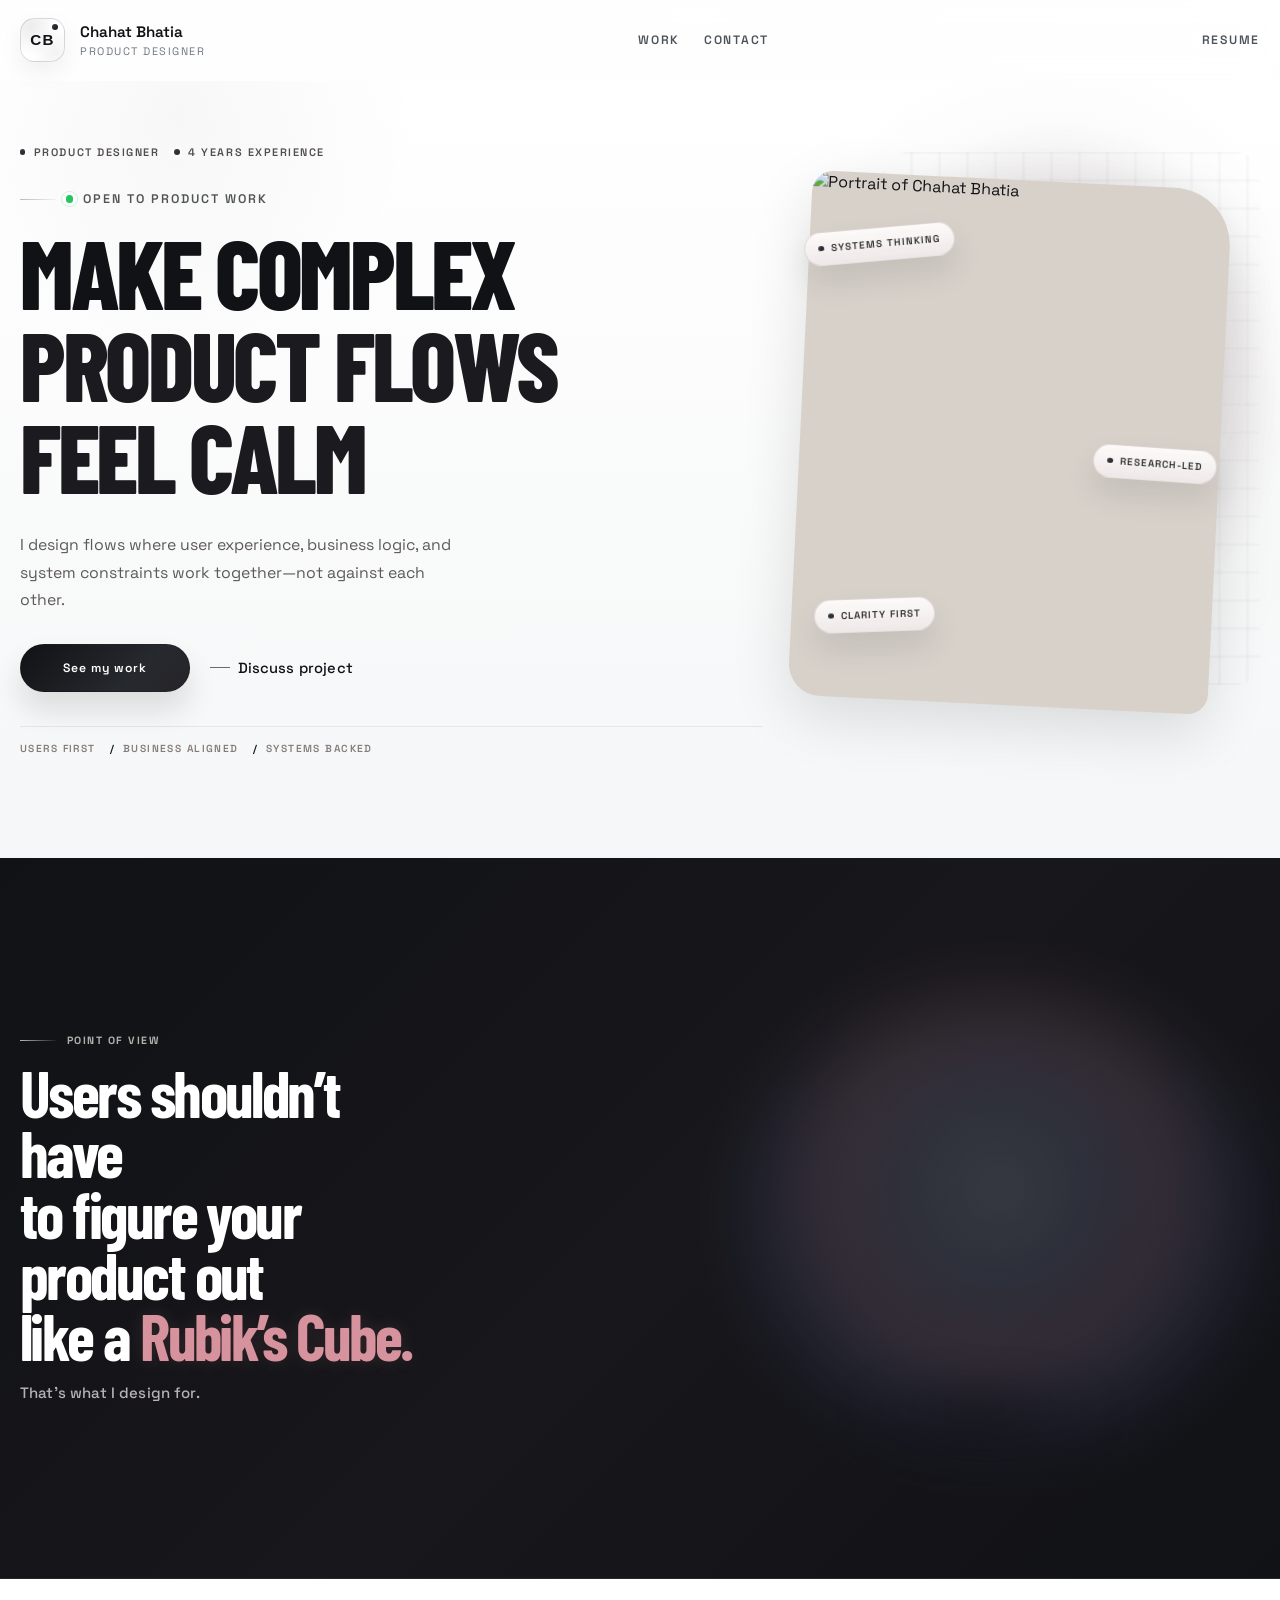
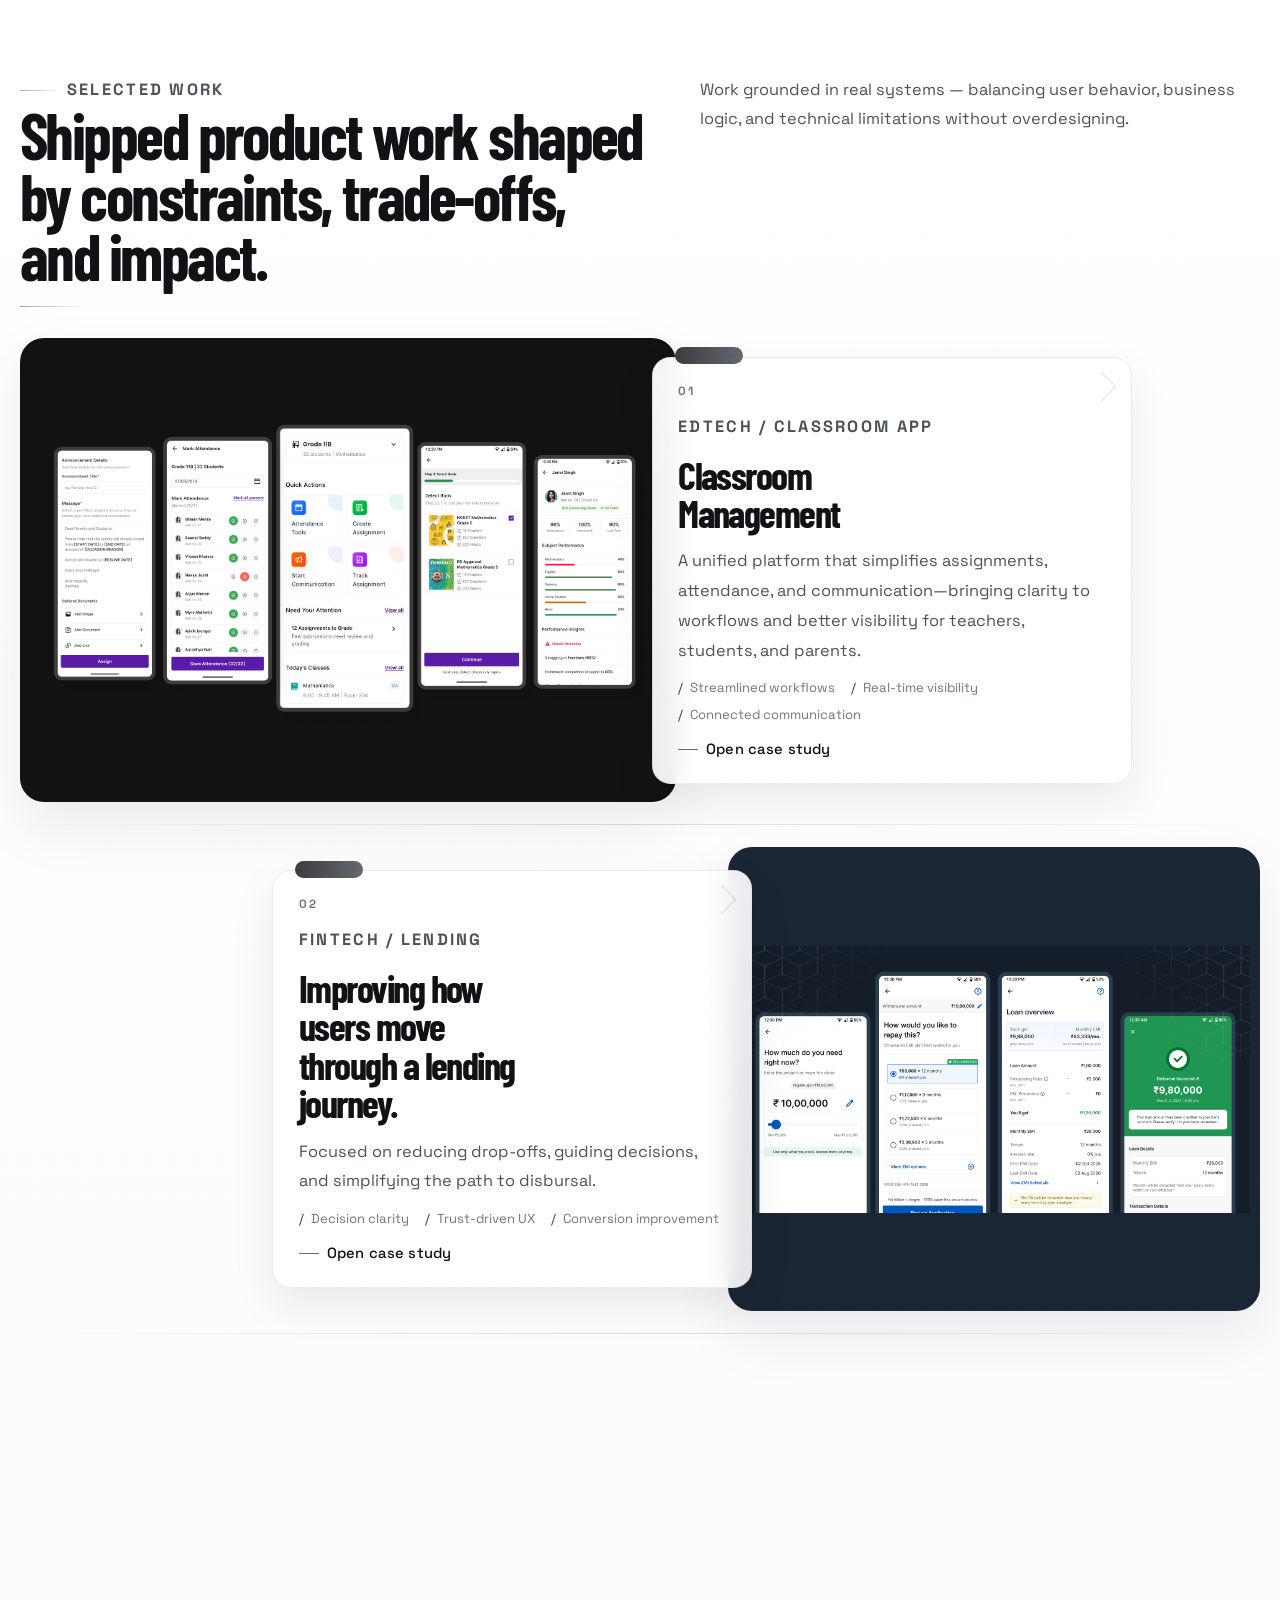
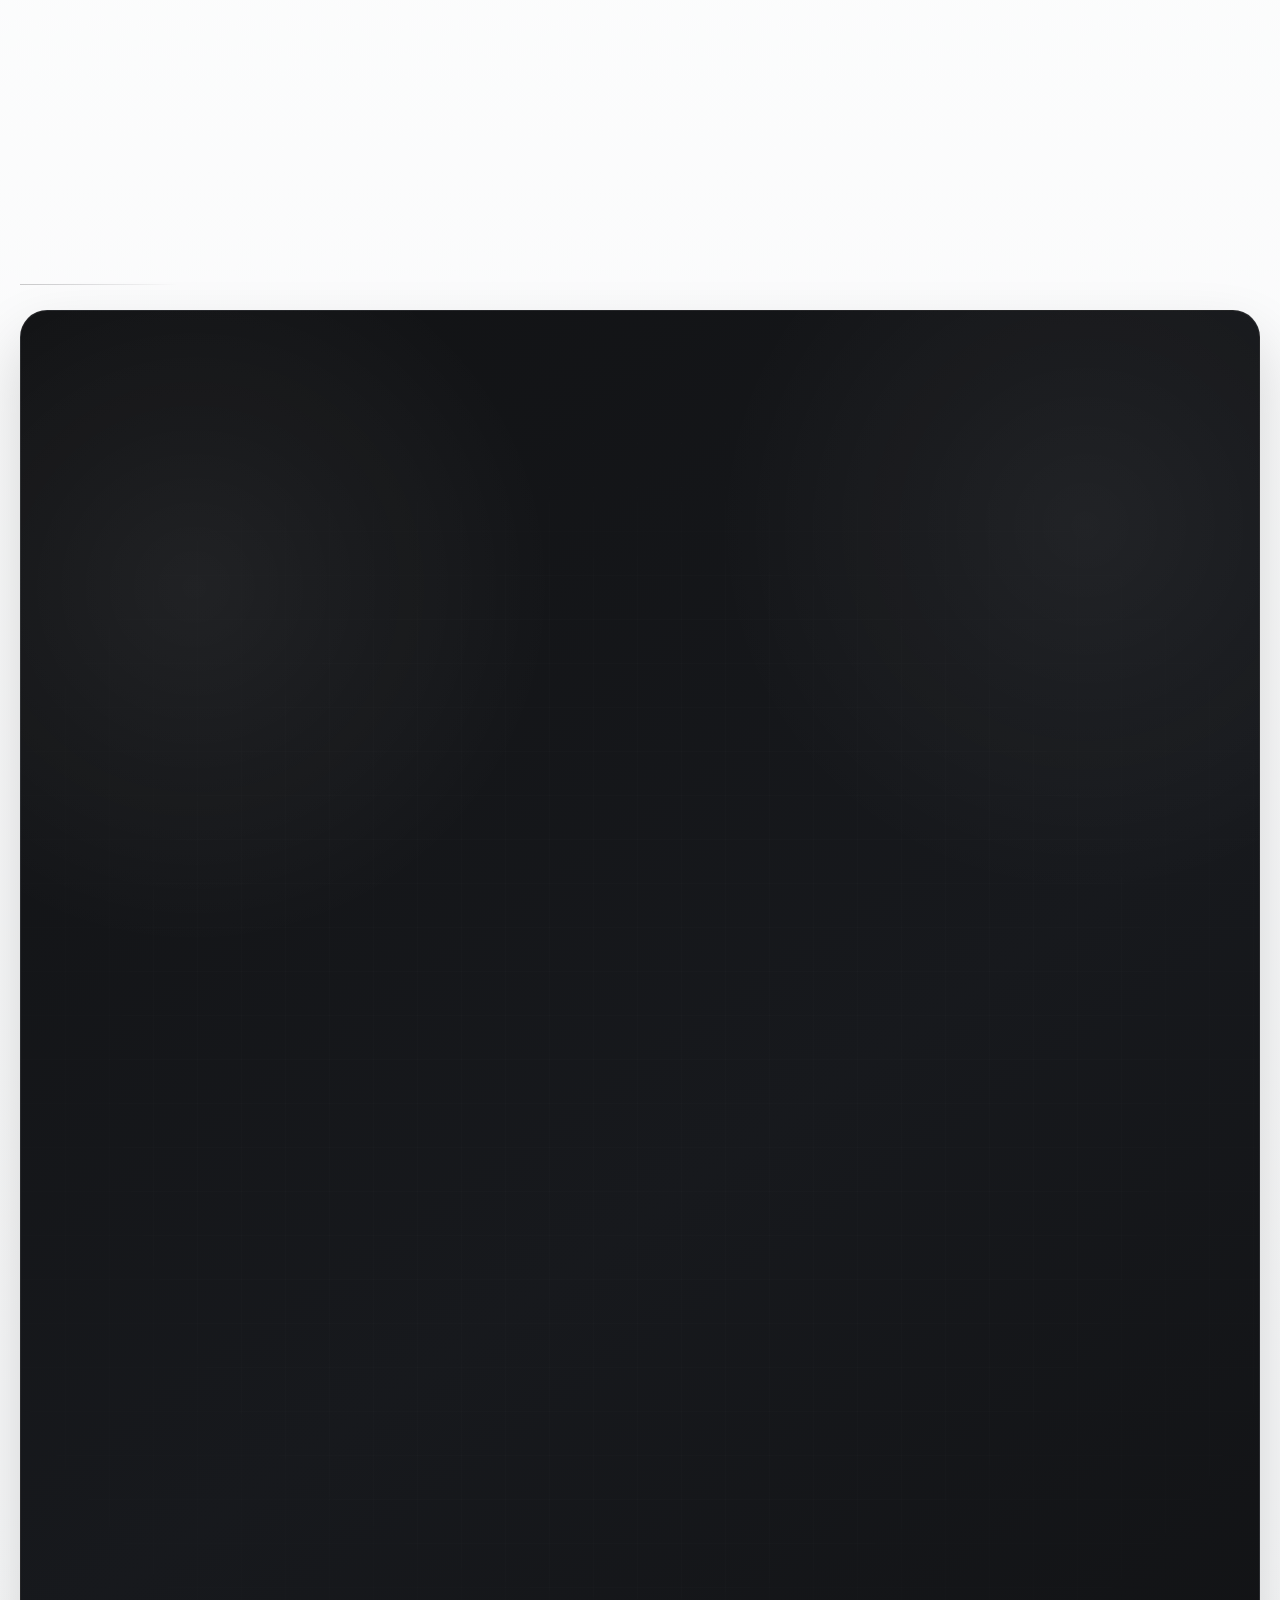
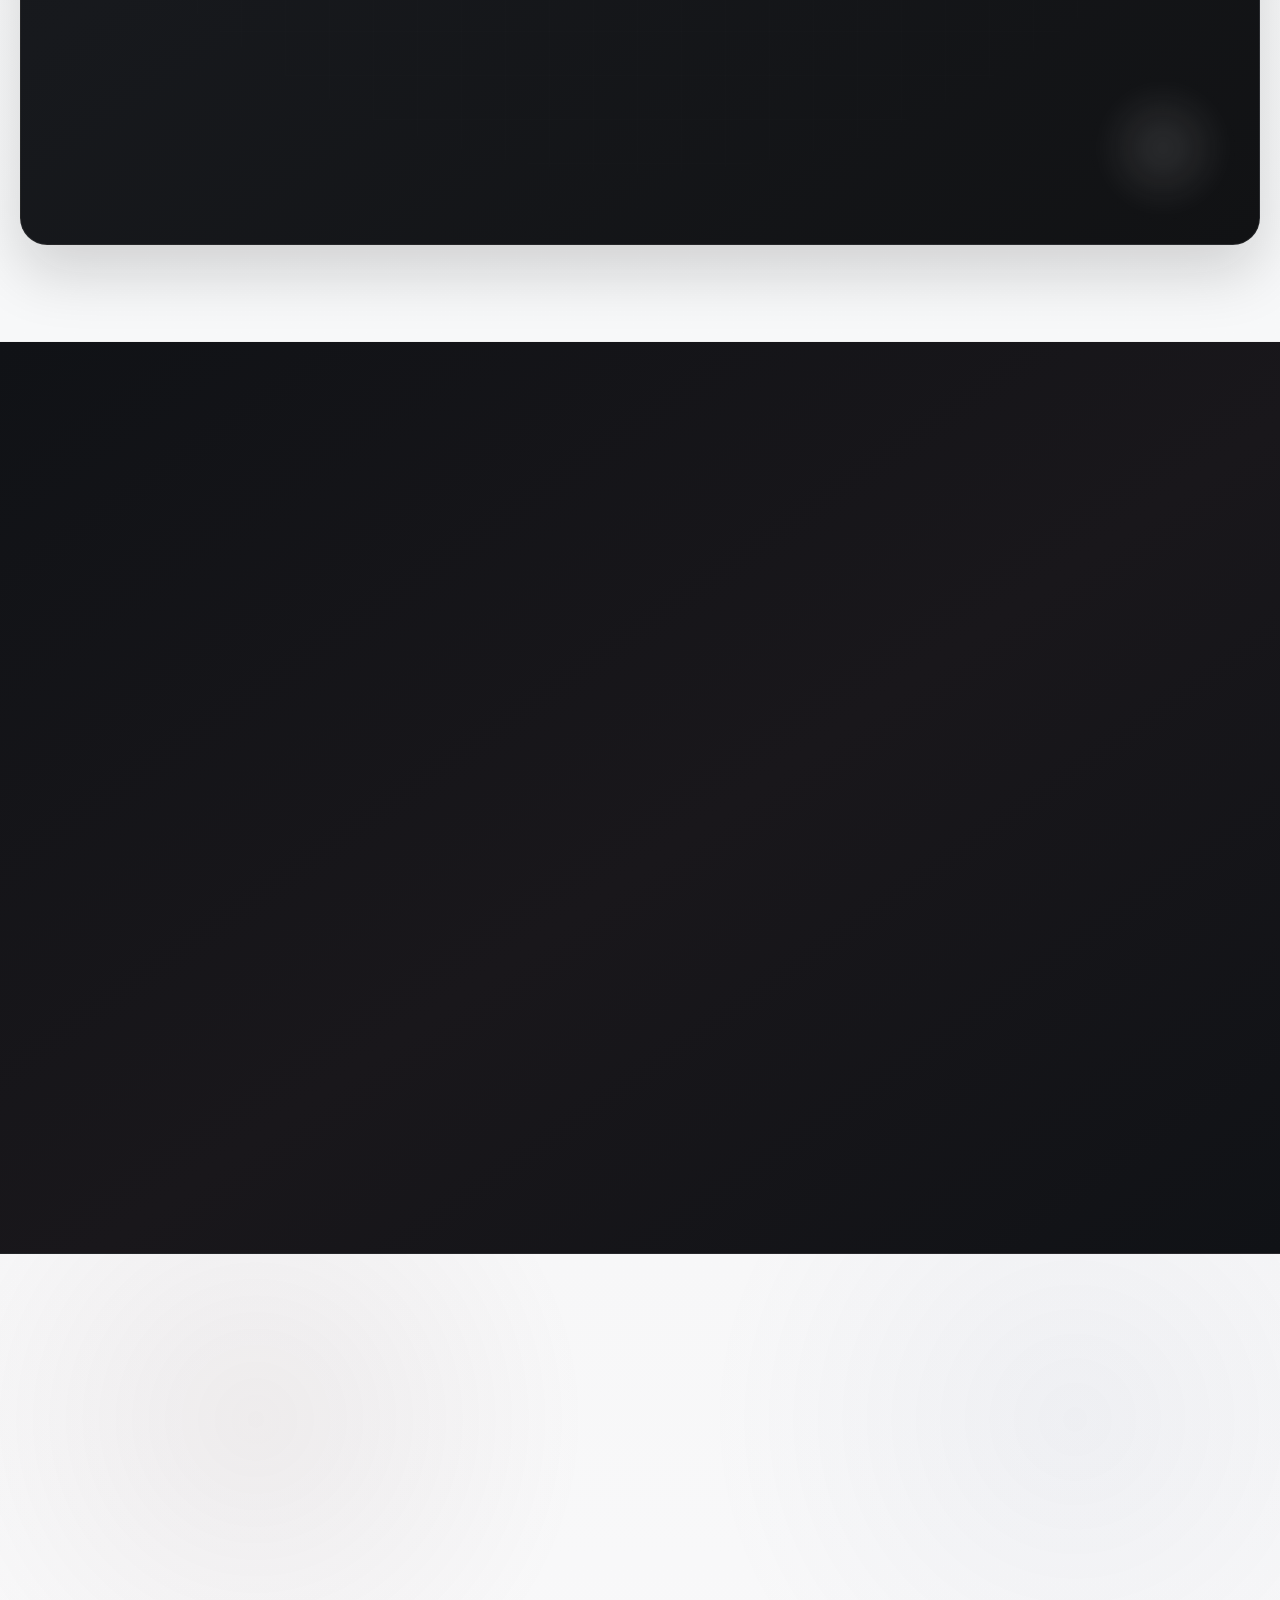
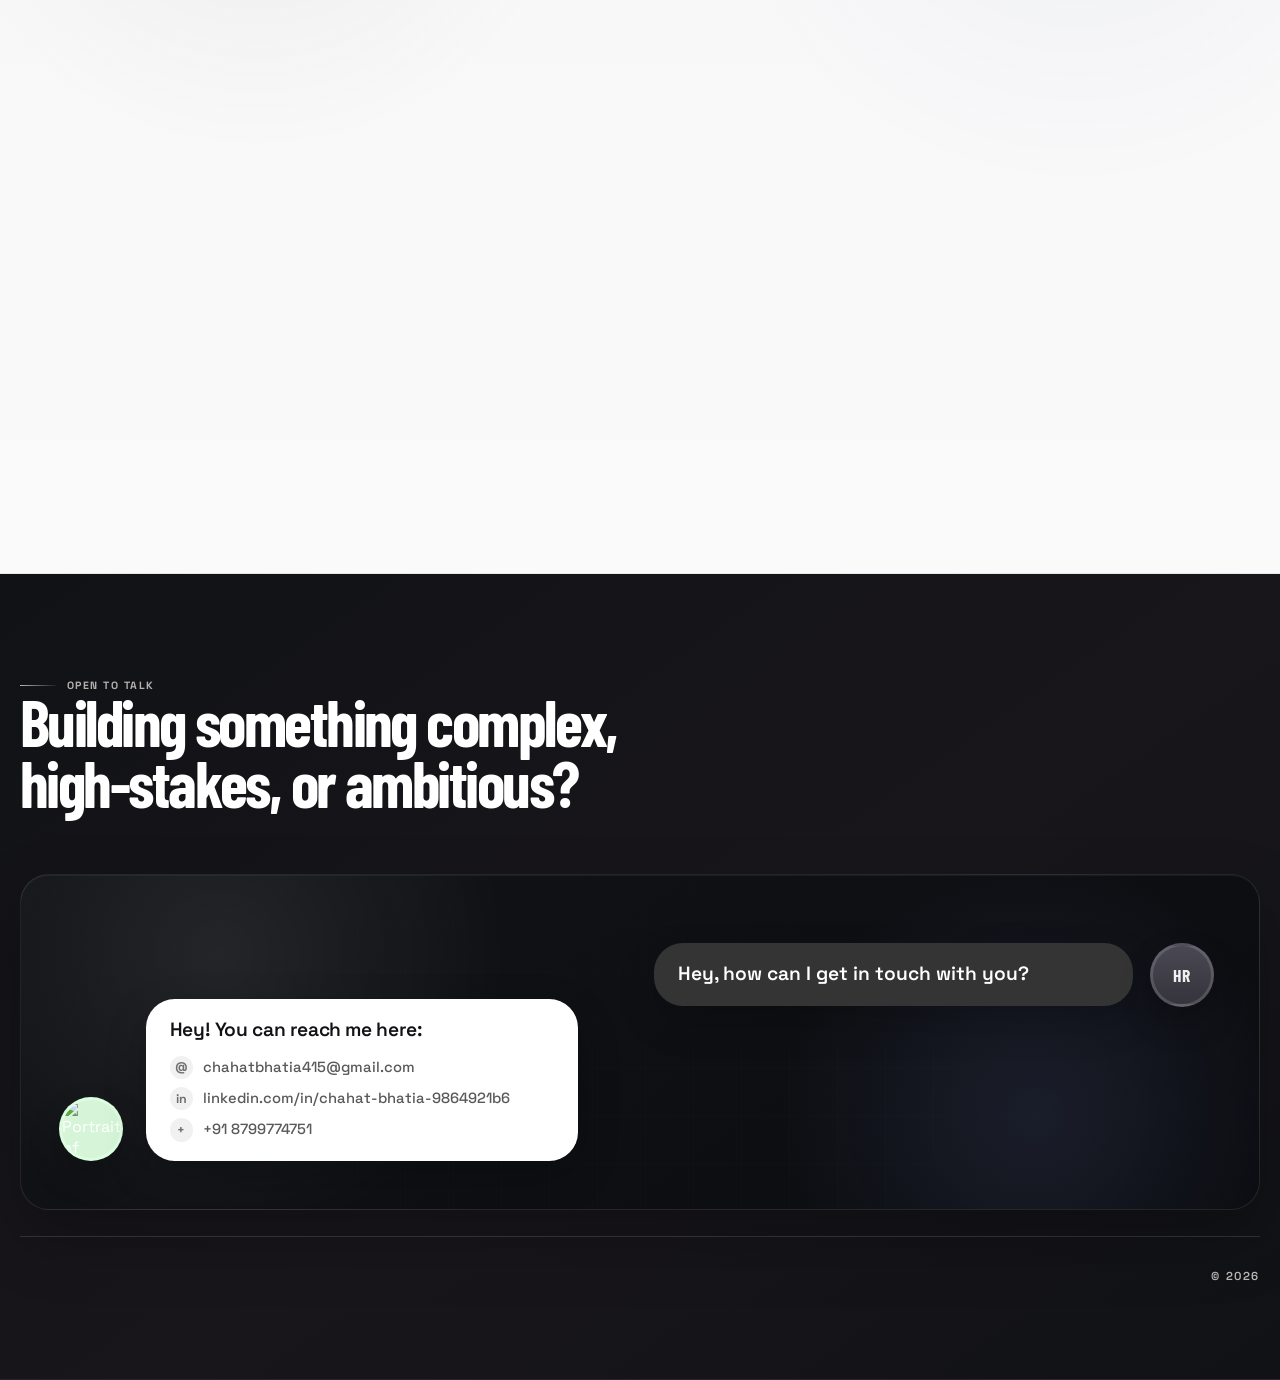
==== commit 249ffdf5: "Publish updated portfolio site" ====
--- a/index.html
+++ b/index.html
@@ -24,7 +24,7 @@
       href="https://fonts.googleapis.com/css2?family=Barlow+Condensed:wght@500;600;700;800&family=Space+Grotesk:wght@400;500;600;700&display=swap"
       rel="stylesheet"
     />
-    <link rel="stylesheet" href="./styles.css?v=exploration-case-2" />
+    <link rel="stylesheet" href="./styles.css?v=rubik-restore-3" />
   </head>
   <body>
     <header class="site-header" id="top">
@@ -110,10 +110,10 @@
           </div>
 
           <div class="statement__visual" aria-hidden="true">
-            <div class="rubik-scene">
-              <div class="rubik-aura"></div>
-              <div class="rubik-shadow"></div>
-              <div class="rubik-canvas" data-rubik-canvas></div>
+            <div class="hero-cube-scene hero-cube-scene--statement">
+              <div class="hero-cube-aura"></div>
+              <div class="hero-cube-shadow"></div>
+              <div class="hero-cube-canvas" data-rubik-canvas></div>
             </div>
           </div>
         </div>
@@ -136,89 +136,86 @@
 
             <div class="case-list">
               <article class="case-study reveal">
-                <div class="case-study__visual mockup mockup--finance" aria-hidden="true">
-                  <span></span>
-                  <span></span>
-                  <span></span>
+                <div class="case-study__visual case-study__visual--thumb" aria-hidden="true">
+                  <img
+                    class="case-study__thumb case-study__thumb--classroom"
+                    src="./assets/classroom-management-cover-v2.png"
+                    alt=""
+                  />
                 </div>
 
                 <div class="case-study__content">
                   <span class="case-study__index">01</span>
-                  <p class="case-study__eyebrow">Fintech / Onboarding</p>
-                  <h3>Making a first-time investment journey feel clear.</h3>
+                <p class="case-study__eyebrow">Edtech / Classroom app</p>
+                  <h3>Classroom Management</h3>
                   <p>
-                    A product flow focused on trust, comprehension, and helping
-                    new investors move through high-stakes decisions with more
-                    confidence and less friction.
+                    A unified platform that simplifies assignments, attendance,
+                    and communication—bringing clarity to workflows and better
+                    visibility for teachers, students, and parents.
                   </p>
                   <div class="case-study__meta" aria-label="Case study themes">
-                    <span>Research-backed flow</span>
-                    <span>Decision clarity</span>
-                    <span>Confidence cues</span>
+                    <span>Streamlined workflows</span>
+                    <span>Real-time visibility</span>
+                    <span>Connected communication</span>
                   </div>
                   <a class="case-study__link" href="./case-study.html">Open case study</a>
                 </div>
               </article>
 
               <article class="case-study case-study--reverse reveal">
-                <div class="case-study__visual mockup mockup--commerce" aria-hidden="true">
-                  <span></span>
-                  <span></span>
-                  <span></span>
+                <div class="case-study__visual case-study__visual--thumb" aria-hidden="true">
+                  <img
+                    class="case-study__thumb case-study__thumb--lending"
+                    src="./assets/sod-thumbnail.png"
+                    alt=""
+                    loading="lazy"
+                  />
                 </div>
 
                 <div class="case-study__content">
                   <span class="case-study__index">02</span>
-                  <p class="case-study__eyebrow">Commerce / Conversion</p>
-                  <h3>Bringing sharper hierarchy to a premium buying experience.</h3>
+                  <p class="case-study__eyebrow">FINTECH / LENDING</p>
+                  <h3>Improving how users move through a lending journey.</h3>
                   <p>
-                    A commerce redesign balancing brand sensitivity, information
-                    clarity, and stronger conversion moments without making the
-                    interface feel busy or overworked.
+                    Focused on reducing drop-offs, guiding decisions, and
+                    simplifying the path to disbursal.
                   </p>
                   <div class="case-study__meta" aria-label="Case study themes">
-                    <span>High-intent UI</span>
-                    <span>Checkout clarity</span>
-                    <span>Brand discipline</span>
-                  </div>
-                  <a class="case-study__link" href="./case-study.html">Open case study</a>
+                    <span>Decision clarity</span>
+                    <span>Trust-driven UX</span>
+                    <span>Conversion improvement</span>
+                  </div>
+                  <a class="case-study__link" href="./lending-case-study.html">Open case study</a>
                 </div>
               </article>
 
               <article class="case-study reveal">
-                <div class="case-study__visual mockup mockup--system" aria-hidden="true">
-                  <span></span>
-                  <span></span>
-                  <span></span>
+                <div class="case-study__visual case-study__visual--thumb case-study__visual--thumb--refyne" aria-hidden="true">
+                  <img
+                    class="case-study__thumb case-study__thumb--refyne"
+                    src="./assets/refyne-context.png"
+                    alt=""
+                  />
                 </div>
 
                 <div class="case-study__content">
                   <span class="case-study__index">03</span>
-                  <p class="case-study__eyebrow">B2B / Workflow systems</p>
-                  <h3>Organizing dense product logic into a calmer operational dashboard.</h3>
+                  <p class="case-study__eyebrow">Fintech / Homepage</p>
+                  <h3>Rethinking the Homepage for Clarity, Discovery, and Growth</h3>
                   <p>
-                    A systems-heavy product story about information structure,
-                    cleaner states, and making complex operational work feel
-                    more legible at a glance.
+                    A design-led exploration of turning a single-use dashboard
+                    into a scalable fintech experience through better structure
+                    and guidance.
                   </p>
                   <div class="case-study__meta" aria-label="Case study themes">
-                    <span>Information structure</span>
-                    <span>System thinking</span>
-                    <span>Operational UX</span>
-                  </div>
-                  <a class="case-study__link" href="./case-study.html">Open case study</a>
+                    <span>Information architecture</span>
+                    <span>UX design</span>
+                    <span>User engagement</span>
+                  </div>
+                  <a class="case-study__link" href="./refyne-case-study.html">Open case study</a>
                 </div>
               </article>
             </div>
-          </div>
-
-          <div class="work-shift reveal">
-            <p class="work-shift__eyebrow">A smaller lab, away from shipped constraints.</p>
-            <p class="work-shift__copy">
-              Alongside product work, I keep a personal space for interface
-              studies, motion experiments, and systems ideas that let me test
-              bolder questions before they belong in production.
-            </p>
           </div>
 
           <div class="work-segment work-segment--play">
@@ -539,31 +536,64 @@
       </section>
 
       <section class="section section--dark contact" id="contact">
-        <div class="shell contact__grid reveal">
-          <div>
-            <p class="kicker kicker--inverse">Contact</p>
+          <div class="shell contact__grid reveal">
+            <div>
+            <p class="kicker kicker--inverse">Open to talk</p>
             <h2>
               Building something complex, high-stakes, or ambitious?
             </h2>
           </div>
 
-          <div class="contact__content">
-            <p>
-              This closing section is ready for Chahat&apos;s real email,
-              LinkedIn, Behance, or a sharper personal statement when the final
-              content is available.
-            </p>
-
-            <div class="contact__links">
-              <a href="#contact">Add email</a>
-              <a href="#contact">Add LinkedIn</a>
-              <a href="#contact">Add Behance</a>
+        </div>
+
+        <div class="shell contact__experience reveal">
+          <div class="contact-scene" data-contact-scene aria-hidden="true">
+            <div class="contact-chase" data-contact-chase data-note-side="right">
+              <div class="contact-chase__chat">
+                <div class="contact-chase__incoming">
+                  <div class="contact-chase__message contact-chase__message--incoming">
+                    <p>Hey, how can I get in touch with you?</p>
+                  </div>
+                  <span class="contact-chase__avatar contact-chase__avatar--incoming" aria-hidden="true">HR</span>
+                </div>
+                <div class="contact-chase__reply">
+                  <img
+                    class="contact-chase__avatar"
+                    src="./assets/chahat-bhatia.png"
+                    alt="Portrait of Chahat Bhatia"
+                  />
+                  <div class="contact-chase__message contact-chase__message--outgoing">
+                    <p class="contact-chase__lead">Hey! You can reach me here:</p>
+                    <div class="contact-chase__details">
+                      <a
+                        class="contact-chase__detail-link"
+                        href="mailto:chahatbhatia415@gmail.com"
+                      >
+                        <span class="contact-chase__detail-icon" aria-hidden="true">@</span>
+                        <span>chahatbhatia415@gmail.com</span>
+                      </a>
+                      <a
+                        class="contact-chase__detail-link"
+                        href="https://linkedin.com/in/chahat-bhatia-9864921b6"
+                        target="_blank"
+                        rel="noreferrer"
+                      >
+                        <span class="contact-chase__detail-icon" aria-hidden="true">in</span>
+                        <span>linkedin.com/in/chahat-bhatia-9864921b6</span>
+                      </a>
+                      <a class="contact-chase__detail-link" href="tel:+918799774751">
+                        <span class="contact-chase__detail-icon" aria-hidden="true">+</span>
+                        <span>+91 8799774751</span>
+                      </a>
+                    </div>
+                  </div>
+                </div>
+              </div>
             </div>
           </div>
         </div>
 
         <div class="shell contact__footer">
-          <p>Portfolio concept for Chahat Bhatia</p>
           <span>&copy; <span id="year"></span></span>
         </div>
       </section>
@@ -573,6 +603,6 @@
     <div class="cursor-ring" aria-hidden="true"></div>
 
     <script src="./script.js?v=exploration-case-2"></script>
-    <script type="module" src="./statement-cube.mjs?v=exploration-case-2"></script>
+    <script defer src="./statement-cube.js?v=rubik-solve-2"></script>
   </body>
 </html>
--- a/styles.css
+++ b/styles.css
@@ -1,30 +1,30 @@
 :root {
-  --bg: #f3f0ee;
-  --bg-deep: #ebe6e3;
-  --bg-soft: #faf7f5;
+  --bg: #ffffff;
+  --bg-deep: #f5f6f7;
+  --bg-soft: #fbfbfc;
   --text: #111216;
-  --text-soft: #443f3f;
-  --muted: #736a69;
+  --text-soft: #4c525a;
+  --muted: #707780;
   --line: rgba(17, 18, 22, 0.1);
   --line-strong: rgba(17, 18, 22, 0.18);
-  --white: #fcfaf9;
+  --white: #ffffff;
   --dark: #0f1114;
-  --dark-soft: #171417;
-  --dark-panel: #262025;
+  --dark-soft: #15171a;
+  --dark-panel: #26292e;
   --dark-line: rgba(252, 250, 246, 0.12);
-  --accent-1: #7a5c61;
-  --accent-1-strong: #5a3e42;
-  --accent-1-faint: rgba(122, 92, 97, 0.08);
-  --accent-1-soft: rgba(122, 92, 97, 0.16);
-  --accent-1-mid: rgba(122, 92, 97, 0.24);
-  --accent-2: #5a3e42;
-  --accent-2-strong: #472f33;
-  --accent-2-faint: rgba(90, 62, 66, 0.06);
-  --accent-2-soft: rgba(90, 62, 66, 0.14);
-  --accent-2-mid: rgba(90, 62, 66, 0.22);
+  --accent-1: #23262b;
+  --accent-1-strong: #111216;
+  --accent-1-faint: rgba(17, 18, 22, 0.06);
+  --accent-1-soft: rgba(17, 18, 22, 0.1);
+  --accent-1-mid: rgba(17, 18, 22, 0.16);
+  --accent-2: #3a3f46;
+  --accent-2-strong: #1b1f25;
+  --accent-2-faint: rgba(17, 18, 22, 0.05);
+  --accent-2-soft: rgba(17, 18, 22, 0.08);
+  --accent-2-mid: rgba(17, 18, 22, 0.14);
   --paper: var(--bg);
   --paper-deep: var(--bg-deep);
-  --paper-warm: #f5f0ee;
+  --paper-warm: #ffffff;
   --canvas: var(--bg-soft);
   --ink: var(--text);
   --ink-soft: var(--text-soft);
@@ -35,8 +35,8 @@
   --slate: var(--accent-1);
   --slate-soft: var(--accent-1-soft);
   --mocha: var(--accent-2);
-  --glow-soft: 0 24px 58px rgba(29, 22, 24, 0.1);
-  --glow-deep: 0 34px 80px rgba(18, 15, 18, 0.18);
+  --glow-soft: 0 24px 58px rgba(17, 18, 22, 0.08);
+  --glow-deep: 0 34px 80px rgba(17, 18, 22, 0.14);
   --max-width: 1240px;
   color-scheme: light;
 }
@@ -238,7 +238,7 @@
   position: sticky;
   top: 0;
   z-index: 30;
-  background: rgba(247, 242, 235, 0.78);
+  background: rgba(255, 255, 255, 0.82);
   backdrop-filter: blur(16px);
   border-bottom: 1px solid transparent;
   transition:
@@ -248,9 +248,9 @@
 }
 
 .site-header.is-scrolled {
-  background: rgba(247, 242, 235, 0.9);
+  background: rgba(255, 255, 255, 0.94);
   border-bottom-color: rgba(18, 18, 22, 0.08);
-  box-shadow: 0 12px 28px rgba(32, 26, 22, 0.04);
+  box-shadow: 0 12px 28px rgba(17, 18, 22, 0.05);
 }
 
 .site-header__inner {
@@ -278,16 +278,16 @@
   border-radius: 0.9rem;
   border: 1px solid rgba(18, 18, 22, 0.14);
   background:
-    radial-gradient(circle at 22% 18%, rgba(158, 149, 82, 0.22), transparent 58%),
-    radial-gradient(circle at 78% 78%, rgba(94, 58, 82, 0.14), transparent 52%),
-    rgba(255, 255, 255, 0.56);
+    radial-gradient(circle at 22% 18%, rgba(17, 18, 22, 0.08), transparent 58%),
+    radial-gradient(circle at 78% 78%, rgba(17, 18, 22, 0.05), transparent 52%),
+    rgba(255, 255, 255, 0.96);
   color: var(--ink);
   font-family: "Syne", sans-serif;
   font-size: 0.95rem;
   font-weight: 700;
   letter-spacing: 0.08em;
   text-transform: uppercase;
-  box-shadow: 0 10px 24px rgba(28, 22, 20, 0.06);
+  box-shadow: 0 10px 24px rgba(17, 18, 22, 0.06);
 }
 
 .brand__mark::after {
@@ -428,10 +428,10 @@
   overflow: hidden;
   padding: 4rem 0 6.4rem;
   background:
-    radial-gradient(circle at 14% 4%, rgba(122, 92, 97, 0.04), transparent 18%),
-    radial-gradient(circle at 82% 26%, rgba(122, 92, 97, 0.06), transparent 20%),
-    radial-gradient(circle at 88% 56%, rgba(90, 62, 66, 0.05), transparent 18%),
-    linear-gradient(180deg, rgba(250, 247, 245, 0.98), rgba(235, 230, 227, 0.99));
+    radial-gradient(circle at 14% 4%, rgba(17, 18, 22, 0.03), transparent 18%),
+    radial-gradient(circle at 82% 26%, rgba(17, 18, 22, 0.04), transparent 20%),
+    radial-gradient(circle at 88% 56%, rgba(17, 18, 22, 0.03), transparent 18%),
+    linear-gradient(180deg, rgba(255, 255, 255, 0.99), rgba(245, 246, 247, 0.99));
 }
 
 .hero-inner {
@@ -487,7 +487,7 @@
   align-items: center;
   gap: 0.68rem;
   margin: 0;
-  color: rgba(120, 111, 108, 0.88);
+  color: rgba(68, 72, 78, 0.88);
   font-size: 0.66rem;
   font-weight: 700;
 }
@@ -746,13 +746,52 @@
   width: min(100%, 28.75rem);
   aspect-ratio: 1;
   overflow: visible;
+  perspective: 46rem;
+  transform-style: preserve-3d;
 }
 
 .hero-cube-canvas canvas {
+  position: relative;
+  z-index: 2;
   width: 100%;
   height: 100%;
   display: block;
   filter: drop-shadow(0 1.6rem 2.8rem rgba(4, 6, 12, 0.3));
+}
+
+.statement__visual .hero-cube-scene {
+  width: min(100%, 35rem);
+  aspect-ratio: 1 / 0.94;
+}
+
+.statement__visual .hero-cube-aura {
+  inset: 8% 1% 7% 7%;
+  background:
+    radial-gradient(
+      circle at 50% 43%,
+      rgba(255, 255, 255, 0.2),
+      rgba(143, 185, 255, 0.16) 28%,
+      rgba(214, 146, 157, 0.22) 48%,
+      rgba(103, 149, 255, 0.14) 63%,
+      rgba(18, 18, 24, 0) 84%
+    );
+  opacity: 0.9;
+}
+
+.statement__visual .hero-cube-shadow {
+  left: 17%;
+  right: 18%;
+  bottom: 5%;
+  background: radial-gradient(circle at center, rgba(0, 0, 0, 0.42), rgba(0, 0, 0, 0) 72%);
+  opacity: 0.58;
+}
+
+.statement__visual .hero-cube-canvas {
+  width: min(100%, 31rem);
+}
+
+.statement__visual .hero-cube-canvas canvas {
+  filter: drop-shadow(0 1.4rem 2.7rem rgba(0, 0, 0, 0.28));
 }
 
 .hero__portrait {
@@ -1058,12 +1097,28 @@
 }
 
 .work {
-  background: linear-gradient(180deg, var(--canvas) 0%, var(--paper-warm) 100%);
+  background: linear-gradient(180deg, #ffffff 0%, #f7f8f9 100%);
 }
 
 .work-segment--pro {
   display: grid;
   gap: 0;
+}
+
+.work-segment--play {
+  position: relative;
+  margin-top: clamp(3rem, 5vw, 4.5rem);
+  padding-top: clamp(1.35rem, 2vw, 1.85rem);
+}
+
+.work-segment--play::before {
+  content: "";
+  position: absolute;
+  top: 0;
+  left: 0;
+  width: min(100%, 10rem);
+  height: 1px;
+  background: linear-gradient(90deg, rgba(18, 18, 22, 0.22), transparent);
 }
 
 .work-shift {
@@ -1078,7 +1133,7 @@
 
 .work-shift__eyebrow {
   margin: 0;
-  color: var(--wine);
+  color: var(--ink);
   font-size: 0.7rem;
   font-weight: 700;
   letter-spacing: 0.16em;
@@ -1099,9 +1154,9 @@
   border-radius: 1.7rem;
   border: 1px solid rgba(255, 250, 244, 0.08);
   background:
-    radial-gradient(circle at 14% 18%, rgba(214, 146, 157, 0.16), transparent 22%),
-    radial-gradient(circle at 86% 14%, rgba(125, 139, 255, 0.14), transparent 22%),
-    linear-gradient(145deg, #121317, #19181d 56%, #121317 100%);
+    radial-gradient(circle at 14% 18%, rgba(255, 255, 255, 0.06), transparent 22%),
+    radial-gradient(circle at 86% 14%, rgba(255, 255, 255, 0.05), transparent 22%),
+    linear-gradient(145deg, #111214, #17191d 56%, #111214 100%);
   box-shadow: 0 28px 60px rgba(11, 11, 15, 0.16);
 }
 
@@ -1127,7 +1182,7 @@
   width: 8rem;
   height: 8rem;
   border-radius: 50%;
-  background: radial-gradient(circle, rgba(214, 146, 157, 0.16), rgba(214, 146, 157, 0) 74%);
+  background: radial-gradient(circle, rgba(255, 255, 255, 0.14), rgba(255, 255, 255, 0) 74%);
   filter: blur(14px);
   opacity: 0.88;
 }
@@ -1247,6 +1302,59 @@
   opacity: 1;
 }
 
+.case-study__visual--thumb {
+  display: flex;
+  align-items: center;
+  justify-content: center;
+  padding: 1.2rem;
+  background: #111214;
+}
+
+.case-study__visual--thumb::before,
+.case-study__visual--thumb::after {
+  display: none;
+}
+
+.case-study__thumb {
+  position: absolute;
+  inset: 0;
+  display: block;
+  width: 100%;
+  height: 100%;
+}
+
+.case-study__thumb--classroom {
+  position: relative;
+  inset: auto;
+  object-fit: contain;
+  object-position: center center;
+}
+
+.case-study__thumb--refyne {
+  position: relative;
+  inset: auto;
+  object-fit: contain;
+  object-position: center center;
+  transform: scale(1.14) translateY(1.2%);
+  transform-origin: center center;
+}
+
+.case-study__thumb--lending {
+  position: relative;
+  inset: auto;
+  object-fit: contain;
+  object-position: center center;
+}
+
+.case-study--reverse .case-study__visual--thumb {
+  background: #1a2633;
+  padding: 0.65rem;
+}
+
+.case-study__visual--thumb--refyne {
+  padding: 0.4rem;
+}
+
 .mockup {
   display: block;
 }
@@ -1273,7 +1381,7 @@
 .mockup--finance {
   background:
     radial-gradient(circle at 18% 18%, var(--accent-2-soft), transparent 22%),
-    linear-gradient(145deg, #f5f0ee, #ded4d3 72%, #cfc2c3 100%);
+    linear-gradient(145deg, #f7f8fa, #e8ebef 72%, #dde1e6 100%);
 }
 
 .mockup--finance span:nth-child(1) {
@@ -1291,7 +1399,7 @@
   border: 1px solid rgba(18, 18, 22, 0.08);
   background:
     radial-gradient(circle at 84% 18%, var(--accent-1-faint), transparent 18%),
-    linear-gradient(180deg, rgba(255, 255, 255, 0.98), rgba(244, 239, 238, 0.92));
+    linear-gradient(180deg, rgba(255, 255, 255, 0.98), rgba(239, 242, 246, 0.92));
 }
 
 .mockup--finance span:nth-child(3) {
@@ -1332,14 +1440,14 @@
   border-radius: 1.4rem;
   border: 1px solid rgba(255, 250, 244, 0.08);
   background:
-    linear-gradient(145deg, rgba(252, 250, 249, 0.94), rgba(122, 92, 97, 0.76)),
+    linear-gradient(145deg, rgba(252, 252, 253, 0.94), rgba(45, 49, 56, 0.76)),
     rgba(255, 250, 244, 0.84);
 }
 
 .mockup--system {
   background:
     radial-gradient(circle at 18% 78%, var(--accent-1-soft), transparent 20%),
-    linear-gradient(145deg, #f0eae9, #dad0cf 70%, #cbbfc0 100%);
+    linear-gradient(145deg, #f5f6f8, #e6e9ed 70%, #dadee4 100%);
 }
 
 .mockup--system span:nth-child(1) {
@@ -1380,10 +1488,10 @@
   border-radius: 1.15rem;
   border: 1px solid rgba(18, 18, 22, 0.08);
   background:
-    linear-gradient(135deg, rgba(255, 250, 244, 0.82), rgba(255, 250, 244, 0.54)),
-    rgba(255, 255, 255, 0.34);
+    linear-gradient(135deg, rgba(255, 255, 255, 0.92), rgba(255, 255, 255, 0.76)),
+    rgba(255, 255, 255, 0.48);
   backdrop-filter: blur(12px);
-  box-shadow: 0 18px 44px rgba(29, 22, 18, 0.08);
+  box-shadow: 0 18px 44px rgba(17, 18, 22, 0.08);
 }
 
 .case-study__content::before,
@@ -1399,7 +1507,7 @@
   width: 4.2rem;
   height: 1.05rem;
   border-radius: 999px;
-  background: linear-gradient(90deg, var(--moss), var(--wine));
+  background: linear-gradient(90deg, #111216, #424750);
   opacity: 0.82;
 }
 
@@ -1421,7 +1529,7 @@
 }
 
 .case-study__eyebrow {
-  color: var(--wine);
+  color: var(--ink);
   font-size: 0.7rem;
   font-weight: 700;
 }
@@ -1453,17 +1561,18 @@
 
 .play-list {
   display: grid;
-  grid-template-columns: repeat(12, minmax(0, 1fr));
-  gap: 1rem;
+  grid-template-columns: repeat(2, minmax(0, 1fr));
+  gap: 1.2rem;
 }
 
 .play-card {
   position: relative;
   display: grid;
+  grid-template-rows: 11.75rem 1fr;
   gap: 1.1rem;
   overflow: hidden;
-  min-height: 23rem;
-  padding: 1.15rem;
+  min-height: 31rem;
+  padding: 1.25rem;
   border-radius: 1.35rem;
   border: 1px solid rgba(255, 250, 244, 0.08);
   background:
@@ -1510,36 +1619,33 @@
 }
 
 .play-card--atlas {
-  grid-column: span 7;
+  grid-column: span 1;
 }
 
 .play-card--motion {
-  grid-column: span 5;
-  transform: translateY(1rem);
+  grid-column: span 1;
+  transform: none;
 }
 
 .play-card--ai {
-  grid-column: span 5;
-  transform: translateY(-0.5rem);
+  grid-column: span 1;
+  transform: none;
 }
 
 .play-card--calm {
-  grid-column: span 7;
+  grid-column: span 1;
 }
 
 .play-card:hover.play-card--motion,
-.play-card:focus-within.play-card--motion {
-  transform: translateY(0.55rem);
-}
-
+.play-card:focus-within.play-card--motion,
 .play-card:hover.play-card--ai,
 .play-card:focus-within.play-card--ai {
-  transform: translateY(-0.95rem);
+  transform: translateY(-0.45rem);
 }
 
 .play-card__visual {
   position: relative;
-  min-height: 10.5rem;
+  min-height: 14rem;
   overflow: hidden;
   border-radius: 1rem;
 }
@@ -1547,8 +1653,11 @@
 .play-card__content {
   position: relative;
   z-index: 1;
-  display: grid;
+  display: flex;
+  flex-direction: column;
+  align-items: flex-start;
   gap: 0.72rem;
+  min-height: 100%;
 }
 
 .play-card__content h3 {
@@ -1575,6 +1684,8 @@
   display: flex;
   flex-wrap: wrap;
   gap: 0.55rem 0.75rem;
+  margin-top: auto;
+  padding-top: 0.2rem;
 }
 
 .play-card__meta span {
@@ -1599,7 +1710,7 @@
   align-items: center;
   gap: 0.55rem;
   width: fit-content;
-  margin-top: 0.18rem;
+  margin-top: 0.35rem;
   color: rgba(255, 250, 244, 0.92);
   font-size: 0.85rem;
   font-weight: 500;
@@ -1983,10 +2094,14 @@
   position: relative;
   overflow-x: auto;
   overflow-y: visible;
-  scroll-snap-type: x mandatory;
+  cursor: grab;
   scroll-padding-inline: max(1.25rem, calc(50vw - 11.5rem));
   scrollbar-width: none;
   -ms-overflow-style: none;
+}
+
+.off-grid__rail:active {
+  cursor: grabbing;
 }
 
 .off-grid__rail::-webkit-scrollbar {
@@ -2004,6 +2119,7 @@
   --card-scale: 0.97;
   --card-opacity: 0.86;
   --card-y: 0rem;
+  --card-rotate: 0deg;
   display: flex;
   flex-direction: column;
   justify-content: space-between;
@@ -2018,8 +2134,9 @@
   background: rgba(255, 255, 255, 0.88);
   box-shadow: 0 12px 30px rgba(22, 18, 21, 0.055);
   opacity: var(--card-opacity);
-  transform: translateY(var(--card-y)) scale(var(--card-scale));
-  scroll-snap-align: center;
+  transform: translateY(var(--card-y)) rotate(var(--card-rotate)) scale(var(--card-scale));
+  transform-origin: 50% 54%;
+  will-change: transform;
   transition:
     transform 260ms ease,
     opacity 260ms ease,
@@ -2041,6 +2158,26 @@
   --card-opacity: 1;
   border-color: rgba(18, 18, 22, 0.1);
   box-shadow: 0 16px 36px rgba(22, 18, 21, 0.085);
+}
+
+.off-grid-card:nth-child(5n + 1) {
+  --card-rotate: -2.6deg;
+}
+
+.off-grid-card:nth-child(5n + 2) {
+  --card-rotate: 1.8deg;
+}
+
+.off-grid-card:nth-child(5n + 3) {
+  --card-rotate: -1.1deg;
+}
+
+.off-grid-card:nth-child(5n + 4) {
+  --card-rotate: 2.2deg;
+}
+
+.off-grid-card:nth-child(5n) {
+  --card-rotate: -1.6deg;
 }
 
 .off-grid-card__label {
@@ -2242,17 +2379,206 @@
   font-weight: 500;
 }
 
+.contact__experience {
+  margin-top: clamp(2.6rem, 5vw, 3.8rem);
+}
+
+.contact-scene {
+  position: relative;
+  overflow: hidden;
+  min-height: clamp(16rem, 30vw, 21rem);
+  padding: clamp(1rem, 2.4vw, 1.5rem);
+  border-radius: 1.8rem;
+  border: 1px solid rgba(255, 250, 244, 0.09);
+  background:
+    radial-gradient(circle at 16% 24%, rgba(255, 255, 255, 0.08), transparent 18rem),
+    radial-gradient(circle at 82% 72%, rgba(111, 130, 196, 0.14), transparent 16rem),
+    linear-gradient(145deg, rgba(18, 20, 24, 0.98), rgba(11, 12, 16, 0.96));
+  box-shadow:
+    inset 0 1px 0 rgba(255, 255, 255, 0.05),
+    0 1.8rem 4rem rgba(0, 0, 0, 0.26);
+}
+
+.contact-scene::before {
+  content: "";
+  position: absolute;
+  inset: 0;
+  background:
+    linear-gradient(rgba(255, 255, 255, 0.04) 1px, transparent 1px),
+    linear-gradient(90deg, rgba(255, 255, 255, 0.04) 1px, transparent 1px);
+  background-size: 48px 48px;
+  mask-image: radial-gradient(circle at center, black 36%, transparent 88%);
+  opacity: 0.28;
+  pointer-events: none;
+}
+
+.contact-chase {
+  position: relative;
+  display: block;
+  width: 100%;
+  max-width: 100%;
+  margin: 0 auto;
+  min-height: clamp(13rem, 24vw, 16rem);
+  z-index: 2;
+}
+
+.contact-chase[data-note-side="left"] {
+  transform: none;
+}
+
+.contact-chase__chat {
+  position: relative;
+  width: 100%;
+  min-height: inherit;
+}
+
+.contact-chase__incoming {
+  position: absolute;
+  top: clamp(2rem, 3.4vw, 2.9rem);
+  right: clamp(0.5rem, 2vw, 1.3rem);
+  display: grid;
+  grid-template-columns: minmax(0, 1fr) auto;
+  align-items: center;
+  gap: clamp(0.85rem, 1.8vw, 1.1rem);
+  width: min(64%, 35rem);
+}
+
+.contact-chase__message {
+  display: block;
+  padding: clamp(0.95rem, 1.6vw, 1.2rem) clamp(1.2rem, 2vw, 1.5rem);
+  border-radius: 1.8rem;
+  box-shadow: 0 1rem 2.4rem rgba(0, 0, 0, 0.18);
+}
+
+.contact-chase__message--incoming {
+  width: 100%;
+  background: #343434;
+  color: #ffffff;
+}
+
+.contact-chase__message--outgoing {
+  width: min(100%, 27rem);
+  background: #ffffff;
+  color: #111216;
+  box-shadow: 0 1rem 2.6rem rgba(0, 0, 0, 0.22);
+}
+
+.contact-chase__reply {
+  position: absolute;
+  left: clamp(0.25rem, 1.2vw, 0.9rem);
+  bottom: clamp(-0.35rem, -0.5vw, -0.15rem);
+  display: grid;
+  grid-template-columns: auto minmax(0, 1fr);
+  align-items: end;
+  gap: clamp(1rem, 2vw, 1.4rem);
+  width: min(72%, 34rem);
+}
+
+.contact-chase__avatar {
+  width: clamp(3.4rem, 5vw, 4.4rem);
+  height: clamp(3.4rem, 5vw, 4.4rem);
+  border-radius: 999px;
+  object-fit: cover;
+  object-position: center top;
+  border: 3px solid rgba(219, 255, 224, 0.9);
+  background: #d6f5d8;
+  box-shadow: 0 1rem 2rem rgba(0, 0, 0, 0.22);
+}
+
+.contact-chase__avatar--incoming {
+  display: grid;
+  place-items: center;
+  border-color: rgba(255, 255, 255, 0.14);
+  background: linear-gradient(180deg, #4a4852, #35333b);
+  color: rgba(255, 255, 255, 0.92);
+  font-family: "Barlow Condensed", "Arial Narrow", sans-serif;
+  font-size: clamp(1.1rem, 1.35vw, 1.28rem);
+  font-weight: 700;
+  letter-spacing: 0.08em;
+}
+
+.contact-chase__message p {
+  margin: 0;
+  color: inherit;
+  font-size: clamp(0.98rem, 1.5vw, 1.28rem);
+  font-weight: 600;
+  line-height: 1.28;
+  word-break: break-word;
+}
+
+.contact-chase__lead {
+  color: rgba(17, 18, 22, 0.92);
+  font-family: "Space Grotesk", sans-serif;
+  font-size: clamp(1.02rem, 1.55vw, 1.32rem);
+  font-weight: 600;
+  line-height: 1.3;
+  letter-spacing: -0.02em;
+}
+
+.contact-chase__message--outgoing a {
+  display: inline-flex;
+  align-items: center;
+  gap: 0.65rem;
+  justify-self: start;
+  width: fit-content;
+  padding: 0;
+  border-radius: 0;
+  background: none;
+  color: rgba(17, 18, 22, 0.7);
+  font-family: "Space Grotesk", sans-serif;
+  font-size: clamp(0.86rem, 1.15vw, 1rem);
+  font-weight: 500;
+  letter-spacing: 0;
+  text-decoration: none;
+}
+
+.contact-chase__message--outgoing a:hover,
+.contact-chase__message--outgoing a:focus-visible {
+  color: rgba(17, 18, 22, 0.92);
+}
+
+.contact-chase__details {
+  display: grid;
+  gap: 0.5rem;
+  margin-top: 0.85rem;
+}
+
+.contact-chase__detail-link {
+  line-height: 1.45;
+}
+
+.contact-chase__detail-link:hover,
+.contact-chase__detail-link:focus-visible {
+  color: rgba(17, 18, 22, 0.92);
+}
+
+.contact-chase__detail-icon {
+  display: inline-flex;
+  align-items: center;
+  justify-content: center;
+  width: 1.45rem;
+  height: 1.45rem;
+  flex: 0 0 1.45rem;
+  border-radius: 999px;
+  background: rgba(17, 18, 22, 0.06);
+  color: rgba(17, 18, 22, 0.58);
+  font-size: 0.78rem;
+  font-weight: 700;
+  line-height: 1;
+}
+
 .contact__footer {
   display: flex;
-  justify-content: space-between;
+  justify-content: flex-end;
   gap: 1rem;
   padding-top: 2rem;
-  margin-top: 2.5rem;
+  margin-top: 1.6rem;
   border-top: 1px solid var(--dark-line);
   color: rgba(255, 250, 244, 0.58);
   font-size: 0.72rem;
   font-weight: 600;
 }
+
 
 .reveal {
   opacity: 0;
@@ -2265,6 +2591,12 @@
 .reveal.is-visible {
   opacity: 1;
   transform: translateY(0);
+}
+
+.case-doc-page--classroom .reveal {
+  opacity: 1;
+  transform: none;
+  transition: none;
 }
 
 @keyframes wordOrbFloat {
@@ -2388,6 +2720,18 @@
     max-width: 34rem;
   }
 
+  .contact__experience {
+    margin-top: 2.4rem;
+  }
+
+  .contact-scene {
+    min-height: 19rem;
+  }
+
+  .contact-chase__chat {
+    width: min(72vw, 28rem);
+  }
+
   .work-play-head p:last-child {
     max-width: 32rem;
   }
@@ -2683,6 +3027,59 @@
     align-items: flex-start;
   }
 
+  .contact-scene {
+    min-height: 14.5rem;
+    padding: 0.9rem;
+    border-radius: 1.2rem;
+  }
+
+  .contact-chase {
+    min-height: auto;
+    width: 100%;
+  }
+
+  .contact-chase__chat {
+    min-height: auto;
+    display: grid;
+    gap: 0.8rem;
+  }
+
+  .contact-chase__message {
+    padding: 0.95rem 1.05rem;
+    border-radius: 1.5rem;
+  }
+
+  .contact-chase__message--incoming {
+    position: relative;
+    top: auto;
+    right: auto;
+  }
+
+  .contact-chase__message--incoming,
+  .contact-chase__message--outgoing,
+  .contact-chase__reply {
+    width: 100%;
+  }
+
+  .contact-chase__reply {
+    position: relative;
+    left: auto;
+    bottom: auto;
+    grid-template-columns: 1fr;
+    align-items: start;
+    gap: 0.7rem;
+  }
+
+  .contact-chase__avatar {
+    width: 3.1rem;
+    height: 3.1rem;
+  }
+
+  .contact-chase__message p {
+    font-size: 0.96rem;
+    line-height: 1.32;
+  }
+
   .button--primary {
     width: 100%;
   }
@@ -2698,7 +3095,7 @@
   }
 
   .play-card__visual {
-    min-height: 9rem;
+    min-height: 10.5rem;
   }
 
   .hero__portrait {
@@ -3307,14 +3704,31 @@
   .case-detail-chip {
     transition: none;
   }
+
+  .case-doc-research__card {
+    transition: none;
+  }
+
+  .case-doc-modules__success-spark,
+  .case-doc-modules__success-ring--outer,
+  .case-doc-modules__success-ring--middle,
+  .case-doc-modules__success-check,
+  .case-doc-modules__success-device h6 {
+    animation: none;
+  }
+
+  .case-doc-modules__success-check path {
+    animation: none;
+    stroke-dashoffset: 0;
+  }
 }
 
 body.case-doc-page {
-  background: #f6f4f2;
+  background: #ffffff;
 }
 
 .case-doc-page .site-header {
-  background: rgba(246, 244, 242, 0.9);
+  background: rgba(255, 255, 255, 0.92);
   border-bottom: 1px solid rgba(18, 18, 22, 0.06);
 }
 
@@ -3325,6 +3739,37 @@
 .case-doc-hero {
   padding: 2.5rem 0 3.25rem;
   border-bottom: 1px solid rgba(18, 18, 22, 0.08);
+}
+
+.case-doc-cover {
+  margin: 2.2rem 0 0;
+}
+
+.case-doc-cover__visual {
+  position: relative;
+  overflow: hidden;
+  min-height: clamp(18rem, 42vw, 33rem);
+  border-radius: 2rem;
+  border: 1px solid rgba(23, 21, 24, 0.08);
+  background:
+    linear-gradient(180deg, rgba(255, 255, 255, 0.12), rgba(255, 255, 255, 0.02)),
+    linear-gradient(145deg, rgba(241, 236, 238, 0.9), rgba(243, 240, 250, 0.82));
+  box-shadow: var(--case-shadow);
+}
+
+.case-doc-cover__visual::after {
+  content: "";
+  position: absolute;
+  inset: auto 0 0;
+  height: 36%;
+  background: linear-gradient(180deg, rgba(17, 15, 18, 0), rgba(17, 15, 18, 0.08));
+  pointer-events: none;
+}
+
+.case-doc-cover__image {
+  display: block;
+  width: 100%;
+  height: 100%;
 }
 
 .case-doc-hero__grid {
@@ -3415,6 +3860,1923 @@
   background: rgba(255, 255, 255, 0.34);
 }
 
+body.case-doc-page--classroom,
+.case-doc-page--classroom .case-doc,
+.case-doc-page--classroom .case-doc-hero,
+.case-doc-page--classroom .case-doc-section,
+.case-doc-page--classroom .case-doc-section--soft {
+  background: #fff;
+}
+
+body.case-doc-page--lending,
+.case-doc-page--lending .case-doc,
+.case-doc-page--lending .case-doc-hero,
+.case-doc-page--lending .case-doc-section,
+.case-doc-page--lending .case-doc-section--soft {
+  background: #fff;
+}
+
+.case-doc-page--classroom .site-header {
+  background: #fff;
+}
+
+.case-doc-page--lending .site-header {
+  background: #fff;
+}
+
+.case-doc-page--classroom .case-doc-hero__grid {
+  grid-template-columns: 1fr;
+  gap: 1.1rem;
+}
+
+.case-doc-page--classroom .case-doc-hero__title h1 {
+  max-width: 10ch;
+  font-size: clamp(4.4rem, 8.6vw, 7.8rem);
+}
+
+.case-doc-page--classroom .case-doc-hero__summary {
+  max-width: 50rem;
+  padding-top: 0;
+}
+
+.case-doc-page--classroom .case-doc-hero__summary p {
+  font-size: clamp(1.05rem, 1.32vw, 1.24rem);
+  line-height: 1.76;
+}
+
+.case-doc-page--classroom .case-doc-cover__visual {
+  min-height: clamp(21rem, 39vw, 31rem);
+  padding: clamp(0.7rem, 1.3vw, 0.95rem);
+  background: #111214;
+  border-color: rgba(18, 18, 22, 0.08);
+}
+
+.case-doc-page--lending .case-doc-hero__grid {
+  grid-template-columns: 1fr;
+  gap: 1.1rem;
+}
+
+.case-doc-page--lending .case-doc-hero__summary {
+  max-width: 50rem;
+  padding-top: 0;
+}
+
+.case-doc-page--lending .case-doc-hero__summary p {
+  font-size: clamp(1.05rem, 1.32vw, 1.24rem);
+  line-height: 1.76;
+}
+
+.case-doc-page--lending .case-doc-cover__visual {
+  min-height: clamp(17rem, 32vw, 25rem);
+  padding: clamp(0.52rem, 1vw, 0.72rem);
+  background: #111214;
+  border-color: rgba(18, 18, 22, 0.08);
+}
+
+.case-doc-page--classroom .case-doc-cover__visual::after {
+  background: linear-gradient(180deg, rgba(17, 15, 18, 0), rgba(17, 15, 18, 0.18));
+}
+
+.case-doc-page--lending .case-doc-cover__visual::after {
+  background: linear-gradient(180deg, rgba(17, 15, 18, 0), rgba(17, 15, 18, 0.12));
+}
+
+.case-doc-cover__image--classroom {
+  object-fit: contain;
+  object-position: center center;
+  border-radius: 1.45rem;
+}
+
+.case-doc-page--lending .case-doc-cover__image--classroom {
+  object-fit: cover;
+  object-position: center 42%;
+  transform: scale(1.04);
+  transform-origin: center center;
+}
+
+.case-doc-page--classroom .case-doc-meta {
+  margin-top: 1.7rem;
+}
+
+.case-doc-page--classroom .case-doc-company {
+  position: relative;
+  overflow: hidden;
+  padding: clamp(5rem, 8vw, 7rem) 0;
+  border-bottom: 0;
+  background: linear-gradient(180deg, #111216 0%, #0e0f12 100%);
+}
+
+.case-doc-page--classroom .case-doc-company .kicker {
+  display: block;
+  color: rgba(255, 255, 255, 0.46);
+}
+
+.case-doc-page--classroom .case-doc-company .kicker::before {
+  display: none;
+}
+
+.case-doc-page--classroom .case-doc-company .case-doc-section__header h2 {
+  max-width: none;
+  margin-left: 0;
+  color: #f8f6f1;
+  font-size: clamp(3.5rem, 6vw, 5.8rem);
+}
+
+.case-doc-page--classroom .case-doc-company .case-doc-section__body {
+  max-width: 57rem;
+}
+
+.case-doc-page--classroom .case-doc-company .case-doc-section__body p {
+  color: rgba(255, 255, 255, 0.72);
+  font-size: clamp(1rem, 1.18vw, 1.18rem);
+  line-height: 1.75;
+}
+
+.case-doc-page--lending .case-doc-company {
+  position: relative;
+  overflow: hidden;
+  padding: clamp(5rem, 8vw, 7rem) 0;
+  border-bottom: 0;
+  background:
+    radial-gradient(circle at 85% 78%, rgba(255, 255, 255, 0.1), transparent 24rem),
+    linear-gradient(180deg, #121318 0%, #101116 100%);
+}
+
+.case-doc-page--lending .case-doc-company .kicker {
+  display: block;
+  color: rgba(255, 255, 255, 0.46);
+}
+
+.case-doc-page--lending .case-doc-company .kicker::before {
+  display: none;
+}
+
+.case-doc-page--lending .case-doc-company .case-doc-section__header h2 {
+  max-width: none;
+  margin-left: 0;
+  color: #f8f6f1;
+  font-size: clamp(3.5rem, 6vw, 5.8rem);
+}
+
+.case-doc-page--lending .case-doc-company .case-doc-section__body {
+  max-width: 57rem;
+}
+
+.case-doc-page--lending .case-doc-company .case-doc-section__body p {
+  color: rgba(255, 255, 255, 0.72);
+  font-size: clamp(1rem, 1.18vw, 1.18rem);
+  line-height: 1.75;
+}
+
+.case-doc-page--lending .case-doc-findings,
+.case-doc-page--lending .case-doc-old-flow {
+  border-bottom: 0;
+}
+
+.case-doc-page--classroom .case-doc-research {
+  border-bottom: 1px solid rgba(18, 18, 22, 0.06);
+  overflow: hidden;
+}
+
+.case-doc-research__grid {
+  display: grid;
+  grid-template-columns: minmax(0, 0.78fr) minmax(23rem, 0.94fr);
+  gap: clamp(2rem, 5vw, 5.5rem);
+  align-items: start;
+}
+
+.case-doc-research__copy {
+  max-width: 38rem;
+}
+
+.case-doc-page--classroom .case-doc-research .case-doc-section__header h2 {
+  max-width: 11ch;
+}
+
+.case-doc-research__body {
+  max-width: 34rem;
+  margin-top: 0.2rem;
+}
+
+.case-doc-research__body p {
+  font-size: clamp(1rem, 1.22vw, 1.12rem);
+  line-height: 1.8;
+}
+
+.case-doc-research__cards {
+  position: relative;
+  min-height: clamp(23rem, 32vw, 26rem);
+  padding: 0.2rem 0 0.8rem;
+}
+
+.case-doc-research__card {
+  --card-delay: 0ms;
+  --card-bg: #fff6f2;
+  --card-border: rgba(226, 203, 197, 0.82);
+  --stack-shift-x: 0%;
+  --stack-shift-y: 0%;
+  --stack-rotate: 0deg;
+  position: absolute;
+  width: calc(50% - 0.7rem);
+  display: grid;
+  align-content: start;
+  gap: 0.85rem;
+  min-height: 11rem;
+  padding: clamp(1.4rem, 2.4vw, 1.8rem);
+  border: 1px solid var(--card-border);
+  border-radius: 1.35rem;
+  background: var(--card-bg);
+  box-shadow: 0 12px 28px rgba(18, 15, 18, 0.035);
+  opacity: 0.88;
+  transform: translate3d(var(--stack-shift-x), var(--stack-shift-y), 0)
+    rotate(var(--stack-rotate));
+  transform-origin: 50% 30%;
+  transition:
+    transform 860ms cubic-bezier(0.16, 1, 0.3, 1),
+    opacity 680ms ease-out;
+  transition-delay: var(--card-delay);
+  will-change: transform, opacity;
+}
+
+.case-doc-research__card h3 {
+  margin: 0;
+  font-family: "Barlow Condensed", "Arial Narrow", sans-serif;
+  font-size: clamp(1.6rem, 2vw, 2rem);
+  line-height: 1;
+  letter-spacing: -0.03em;
+  color: rgba(18, 18, 22, 0.96);
+}
+
+.case-doc-research__card p {
+  margin: 0;
+  max-width: 28rem;
+  color: rgba(78, 71, 72, 0.82);
+  font-size: 0.98rem;
+  line-height: 1.72;
+}
+
+.case-doc-research__card:nth-child(1) {
+  --card-bg: #fff4f1;
+  --card-border: rgba(231, 206, 201, 0.88);
+  top: 0;
+  left: 0;
+  --card-delay: 0ms;
+  --stack-shift-x: 54%;
+  --stack-shift-y: 72%;
+  --stack-rotate: -5deg;
+  z-index: 4;
+}
+
+.case-doc-research__card:nth-child(2) {
+  --card-bg: #f8f4ff;
+  --card-border: rgba(218, 208, 239, 0.9);
+  top: 0.35rem;
+  right: 0;
+  --card-delay: 90ms;
+  --stack-shift-x: -54%;
+  --stack-shift-y: 62%;
+  --stack-rotate: 4deg;
+  z-index: 3;
+}
+
+.case-doc-research__card:nth-child(3) {
+  --card-bg: #f2fbff;
+  --card-border: rgba(202, 222, 231, 0.88);
+  bottom: 0.2rem;
+  left: 0;
+  --card-delay: 180ms;
+  --stack-shift-x: 50%;
+  --stack-shift-y: -58%;
+  --stack-rotate: -3.4deg;
+  z-index: 2;
+}
+
+.case-doc-research__card:nth-child(4) {
+  --card-bg: #f4fbf4;
+  --card-border: rgba(205, 224, 205, 0.88);
+  bottom: 0;
+  right: 0;
+  --card-delay: 270ms;
+  --stack-shift-x: -52%;
+  --stack-shift-y: -70%;
+  --stack-rotate: 5deg;
+  z-index: 1;
+}
+
+.case-doc-research__cards.is-scattered .case-doc-research__card {
+  opacity: 1;
+  transform: translate3d(0, 0, 0) rotate(0deg);
+}
+
+.case-doc-problem {
+  display: grid;
+  grid-template-columns: minmax(0, 0.96fr) minmax(19rem, 0.82fr);
+  gap: clamp(2rem, 5vw, 4.5rem);
+  align-items: start;
+}
+
+.case-doc-problem__copy {
+  display: grid;
+  gap: 1.5rem;
+}
+
+.case-doc-problem__intro {
+  max-width: 34rem;
+  gap: 1.15rem;
+}
+
+.case-doc-problem__stack {
+  display: grid;
+  gap: 0.95rem;
+  padding-top: clamp(2.2rem, 4vw, 3.8rem);
+  padding-left: 1.4rem;
+  border-left: 1px solid rgba(18, 18, 21, 0.08);
+}
+
+.case-doc-problem__label {
+  color: rgba(18, 18, 21, 0.5);
+  font-family: "Space Grotesk", sans-serif;
+  font-size: 0.72rem;
+  font-weight: 700;
+  letter-spacing: 0.16em;
+  text-transform: uppercase;
+}
+
+.case-doc-problem__grid {
+  display: grid;
+  gap: 0.8rem;
+}
+
+.case-doc-problem__card {
+  display: grid;
+  grid-template-columns: auto 1fr;
+  column-gap: 0.95rem;
+  row-gap: 0.16rem;
+  align-items: start;
+  padding: 0.95rem 1rem 1rem;
+  border-radius: 1rem;
+  background: #f7f7f7;
+}
+
+.case-doc-problem__card span {
+  grid-row: 1 / span 2;
+  align-self: start;
+  color: rgba(18, 18, 21, 0.22);
+  font-family: "Barlow Condensed", "Arial Narrow", sans-serif;
+  font-size: clamp(3.2rem, 5vw, 4.8rem);
+  line-height: 0.84;
+  letter-spacing: -0.05em;
+}
+
+.case-doc-problem__card h3 {
+  margin: 0;
+  color: rgba(18, 18, 21, 0.96);
+  font-family: "Space Grotesk", sans-serif;
+  font-size: 1.12rem;
+  font-weight: 700;
+  line-height: 1.1;
+  letter-spacing: -0.02em;
+}
+
+.case-doc-problem__card p,
+.case-doc-problem__outcome {
+  margin: 0;
+  color: rgba(54, 48, 49, 0.74);
+  font-size: 0.95rem;
+  line-height: 1.45;
+}
+
+.case-doc-problem__card:nth-child(3) {
+  margin-left: 0.55rem;
+}
+
+.case-doc-problem__card:nth-child(4) {
+  margin-left: 1.5rem;
+}
+
+.case-doc-problem__outcome {
+  max-width: 34rem;
+  font-size: 0.96rem;
+  line-height: 1.66;
+  color: rgba(18, 18, 21, 0.68);
+}
+
+.case-doc-problem__note {
+  max-width: 39rem;
+  padding: 1.15rem 1.25rem;
+  border-left: 4px solid #13141a;
+  border-radius: 0.9rem;
+  background: linear-gradient(180deg, rgba(19, 20, 26, 0.05), rgba(19, 20, 26, 0.02));
+  color: rgba(18, 18, 21, 0.78);
+  font-size: 1rem;
+  line-height: 1.68;
+}
+
+.case-doc-page--lending .case-doc-problem--lending {
+  grid-template-columns: minmax(0, 0.92fr) minmax(23rem, 1.08fr);
+  gap: clamp(2rem, 5vw, 5rem);
+}
+
+.case-doc-page--lending .case-doc-problem--lending .case-doc-section__header h2 {
+  max-width: 11ch;
+  font-size: clamp(3.2rem, 5.9vw, 5.2rem);
+  line-height: 0.94;
+}
+
+.case-doc-page--lending .case-doc-problem--lending .case-doc-problem__intro {
+  max-width: 39rem;
+}
+
+.case-doc-page--lending .case-doc-problem--lending .case-doc-problem__intro p {
+  color: rgba(18, 18, 21, 0.76);
+  font-size: clamp(1.08rem, 1.35vw, 1.22rem);
+  line-height: 1.78;
+}
+
+.case-doc-page--lending .case-doc-problem--lending .case-doc-problem__stack {
+  gap: 1.1rem;
+  padding-top: 0.4rem;
+  padding-left: 0;
+  border-left: 0;
+}
+
+.case-doc-page--lending .case-doc-problem--lending .case-doc-problem__label {
+  color: rgba(18, 18, 21, 0.44);
+}
+
+.case-doc-page--lending .case-doc-problem--lending .case-doc-problem__grid {
+  grid-template-columns: repeat(2, minmax(0, 1fr));
+  gap: 1rem;
+}
+
+.case-doc-page--lending .case-doc-problem--lending .case-doc-problem__card {
+  min-height: 13.2rem;
+  padding: 1.15rem 1.1rem 1.15rem;
+  border: 1px solid rgba(255, 255, 255, 0.08);
+  border-radius: 1.25rem;
+  background:
+    linear-gradient(180deg, rgba(255, 255, 255, 0.08), rgba(255, 255, 255, 0.02)),
+    linear-gradient(180deg, rgba(18, 19, 24, 0.98), rgba(14, 15, 19, 0.98)),
+    #121318;
+  box-shadow:
+    inset 0 1px 0 rgba(255, 255, 255, 0.08),
+    0 1rem 2.4rem rgba(15, 16, 20, 0.06);
+}
+
+.case-doc-page--lending .case-doc-problem--lending .case-doc-problem__card span {
+  color: rgba(255, 255, 255, 0.16);
+}
+
+.case-doc-page--lending .case-doc-problem--lending .case-doc-problem__card h3 {
+  margin-bottom: 0.8rem;
+  color: #f8f6f1;
+  font-size: 1.18rem;
+  line-height: 1.08;
+}
+
+.case-doc-page--lending .case-doc-problem--lending .case-doc-problem__card p {
+  color: rgba(255, 255, 255, 0.72);
+  line-height: 1.56;
+}
+
+.case-doc-page--lending .case-doc-problem--lending .case-doc-problem__card:nth-child(3),
+.case-doc-page--lending .case-doc-problem--lending .case-doc-problem__card:nth-child(4) {
+  margin-left: 0;
+}
+
+.case-doc-page--lending .case-doc-problem--lending .case-doc-problem__card:nth-child(5) {
+  grid-column: 1 / -1;
+  min-height: auto;
+}
+
+.case-doc-findings {
+  border-top: 1px solid rgba(18, 18, 22, 0.06);
+}
+
+.case-doc-findings__header h2 {
+  max-width: 11ch;
+}
+
+.case-doc-findings__intro {
+  max-width: 52rem;
+  margin-top: 1rem;
+}
+
+.case-doc-findings__intro p {
+  margin: 0;
+  color: rgba(18, 18, 21, 0.74);
+  font-size: clamp(1.04rem, 1.28vw, 1.18rem);
+  line-height: 1.76;
+}
+
+.case-doc-findings__grid {
+  display: grid;
+  grid-template-columns: repeat(2, minmax(0, 1fr));
+  gap: 1.15rem;
+  margin-top: 2rem;
+}
+
+.case-doc-findings__panel {
+  display: grid;
+  gap: 1rem;
+  padding: clamp(1.35rem, 2vw, 1.65rem);
+  border: 1px solid rgba(18, 18, 22, 0.08);
+  border-radius: 1.4rem;
+  background:
+    radial-gradient(circle at top right, rgba(83, 96, 144, 0.08), transparent 12rem),
+    linear-gradient(180deg, rgba(255, 255, 255, 0.96), rgba(247, 248, 252, 0.92));
+  box-shadow: 0 1rem 2.2rem rgba(18, 18, 21, 0.05);
+}
+
+.case-doc-findings__panel-head {
+  display: grid;
+  grid-template-columns: auto 1fr;
+  align-items: center;
+  gap: 0.9rem;
+}
+
+.case-doc-findings__panel-head span {
+  color: rgba(18, 18, 21, 0.22);
+  font-family: "Barlow Condensed", "Arial Narrow", sans-serif;
+  font-size: clamp(2.8rem, 4vw, 4.2rem);
+  line-height: 0.84;
+  letter-spacing: -0.05em;
+}
+
+.case-doc-findings__panel h3 {
+  margin: 0;
+  color: rgba(18, 18, 21, 0.96);
+  font-family: "Space Grotesk", sans-serif;
+  font-size: 1.25rem;
+  font-weight: 700;
+  line-height: 1.12;
+  letter-spacing: -0.02em;
+}
+
+.case-doc-findings__panel p {
+  margin: 0;
+  color: rgba(54, 48, 49, 0.76);
+  font-size: 1rem;
+  line-height: 1.68;
+}
+
+.case-doc-findings__stats,
+.case-doc-findings__list {
+  display: grid;
+  gap: 0.72rem;
+  margin: 0;
+  padding-left: 1.15rem;
+  color: rgba(54, 48, 49, 0.78);
+  font-size: 0.98rem;
+  line-height: 1.6;
+}
+
+.case-doc-findings__stats strong {
+  color: rgba(18, 18, 21, 0.96);
+  font-weight: 700;
+}
+
+.case-doc-findings__subhead {
+  color: rgba(18, 18, 21, 0.92);
+  font-size: 0.92rem;
+  font-weight: 700;
+  letter-spacing: 0.01em;
+}
+
+.case-doc-findings__questions {
+  display: grid;
+  gap: 1rem;
+  margin-top: 1.4rem;
+  padding: clamp(1.3rem, 2vw, 1.6rem);
+  border-radius: 1.35rem;
+  background: linear-gradient(180deg, rgba(18, 19, 24, 0.98), rgba(14, 15, 19, 0.98));
+  box-shadow: 0 1rem 2.4rem rgba(18, 18, 22, 0.08);
+}
+
+.case-doc-findings__questions-label {
+  color: rgba(255, 255, 255, 0.46);
+  font-size: 0.74rem;
+  font-weight: 800;
+  letter-spacing: 0.16em;
+  text-transform: uppercase;
+}
+
+.case-doc-findings__questions p {
+  margin: 0;
+  color: rgba(255, 255, 255, 0.78);
+  font-size: 1rem;
+  line-height: 1.65;
+}
+
+.case-doc-findings__question-grid {
+  display: flex;
+  flex-wrap: wrap;
+  gap: 0.75rem;
+}
+
+.case-doc-findings__question-grid span {
+  display: inline-flex;
+  align-items: center;
+  min-height: 2.5rem;
+  padding: 0.7rem 0.95rem;
+  border: 1px solid rgba(255, 255, 255, 0.12);
+  border-radius: 999px;
+  background: rgba(255, 255, 255, 0.05);
+  color: rgba(255, 255, 255, 0.9);
+  font-size: 0.94rem;
+  line-height: 1.45;
+}
+
+.case-doc-old-flow__intro {
+  max-width: 52rem;
+  margin-top: 1rem;
+}
+
+.case-doc-old-flow__intro p {
+  margin: 0;
+  color: rgba(18, 18, 21, 0.72);
+  font-size: clamp(1.02rem, 1.24vw, 1.16rem);
+  line-height: 1.76;
+}
+
+.case-doc-old-flow__placeholder {
+  margin-top: 1.7rem;
+}
+
+.case-doc-old-flow__visual {
+  min-height: clamp(18rem, 30vw, 23rem);
+  padding: clamp(1.2rem, 2vw, 1.6rem);
+  background:
+    linear-gradient(180deg, rgba(248, 248, 251, 0.92), rgba(242, 243, 247, 0.9)),
+    #f7f7fa;
+  border-style: solid;
+  border-color: rgba(18, 18, 22, 0.06);
+  box-shadow: none;
+}
+
+.case-doc-old-flow__stack {
+  position: relative;
+  display: grid;
+  place-items: center;
+  min-height: 100%;
+}
+
+.case-doc-old-flow__screen {
+  position: absolute;
+  display: grid;
+  gap: 0.7rem;
+  width: min(100%, 15rem);
+  aspect-ratio: 0.56;
+  padding: 1rem;
+  border: 1px solid rgba(18, 18, 22, 0.08);
+  border-radius: 1.15rem;
+  background: rgba(255, 255, 255, 0.58);
+  box-shadow: 0 1rem 2rem rgba(18, 18, 22, 0.04);
+}
+
+.case-doc-old-flow__screen span {
+  display: block;
+  border-radius: 999px;
+  background: rgba(18, 18, 22, 0.08);
+}
+
+.case-doc-old-flow__screen span:nth-child(1) {
+  width: 42%;
+  height: 0.8rem;
+}
+
+.case-doc-old-flow__screen span:nth-child(2) {
+  width: 78%;
+  height: 3rem;
+}
+
+.case-doc-old-flow__screen span:nth-child(3) {
+  width: 100%;
+  height: 7.6rem;
+  border-radius: 1rem;
+}
+
+.case-doc-old-flow__screen--one {
+  transform: translateX(-11.5rem) rotate(-10deg);
+  opacity: 0.46;
+}
+
+.case-doc-old-flow__screen--two {
+  transform: translateY(-0.2rem);
+  opacity: 0.62;
+}
+
+.case-doc-old-flow__screen--three {
+  transform: translateX(11.5rem) rotate(10deg);
+  opacity: 0.46;
+}
+
+.case-doc-optimisation-step__grid {
+  display: grid;
+  grid-template-columns: minmax(0, 1.08fr) minmax(18rem, 0.92fr);
+  gap: clamp(2rem, 4vw, 4.2rem);
+  align-items: start;
+}
+
+.case-doc-optimisation-step__copy .case-doc-section__header h2 {
+  max-width: 31rem;
+  font-family: "Space Grotesk", sans-serif;
+  font-size: clamp(1.7rem, 3.2vw, 2.55rem);
+  font-weight: 700;
+  line-height: 1.08;
+  letter-spacing: -0.05em;
+}
+
+.case-doc-optimisation-step__copy .case-doc-section__header .kicker::before {
+  display: none;
+}
+
+.case-doc-optimisation-step__intro {
+  max-width: 38rem;
+  margin-top: 1rem;
+}
+
+.case-doc-optimisation-step__intro p + p {
+  margin-top: 1rem;
+}
+
+.case-doc-optimisation-step__points {
+  display: grid;
+  gap: 0.95rem;
+  margin-top: 1.55rem;
+}
+
+.case-doc-optimisation-step__point {
+  display: grid;
+  grid-template-columns: 10.75rem minmax(0, 1fr);
+  gap: 1.1rem;
+  align-items: start;
+  padding: 0 0 0.95rem;
+  border-bottom: 1px solid rgba(18, 18, 22, 0.08);
+}
+
+.case-doc-optimisation-step__point h3 {
+  margin: 0;
+  color: #16161b;
+  font-family: "Space Grotesk", sans-serif;
+  font-size: 1rem;
+  font-weight: 700;
+  line-height: 1.35;
+  letter-spacing: -0.02em;
+}
+
+.case-doc-optimisation-step__point p {
+  margin: 0;
+  color: rgba(18, 18, 21, 0.7);
+  font-size: 0.98rem;
+  line-height: 1.7;
+}
+
+.case-doc-optimisation-step__point:last-child {
+  border-bottom: none;
+  padding-bottom: 0;
+}
+
+.case-doc-optimisation-step__visual {
+  margin: 0;
+}
+
+.case-doc-optimisation-step__placeholder {
+  min-height: clamp(29rem, 50vw, 38rem);
+  padding: clamp(1.3rem, 2.2vw, 1.8rem);
+  display: grid;
+  place-items: center;
+  background:
+    radial-gradient(circle at 50% 12%, rgba(216, 229, 255, 0.42), transparent 28rem),
+    linear-gradient(180deg, rgba(247, 247, 250, 0.95), rgba(243, 244, 247, 0.92)),
+    #f7f7fa;
+  border-color: rgba(18, 18, 22, 0.06);
+  box-shadow: 0 1rem 2.2rem rgba(18, 18, 22, 0.04);
+}
+
+.case-doc-optimisation-step__phone-frame {
+  width: min(100%, 18.2rem);
+  padding: 0.8rem;
+  border-radius: 2rem;
+  background:
+    linear-gradient(180deg, rgba(255, 255, 255, 0.9), rgba(249, 250, 255, 0.72)),
+    rgba(255, 255, 255, 0.72);
+  border: 1px solid rgba(18, 18, 22, 0.06);
+  box-shadow:
+    0 1.5rem 3rem rgba(18, 18, 22, 0.08),
+    inset 0 1px 0 rgba(255, 255, 255, 0.82);
+}
+
+.case-doc-optimisation-step__image {
+  width: 100%;
+  display: block;
+  border-radius: 1.55rem;
+  box-shadow: 0 1.4rem 2.4rem rgba(18, 18, 22, 0.08);
+}
+
+.case-doc-optimisation-compare {
+  padding-top: clamp(2.4rem, 5vw, 4rem);
+}
+
+.case-doc-optimisation-compare__copy {
+  max-width: 42rem;
+}
+
+.case-doc-optimisation-compare__copy .case-doc-section__header h2 {
+  max-width: 34rem;
+  font-family: "Space Grotesk", sans-serif;
+  font-size: clamp(1.7rem, 3.2vw, 2.55rem);
+  font-weight: 700;
+  line-height: 1.08;
+  letter-spacing: -0.05em;
+}
+
+.case-doc-optimisation-compare__copy .case-doc-section__header .kicker::before {
+  display: none;
+}
+
+.case-doc-optimisation-compare__intro {
+  margin-top: 1rem;
+}
+
+.case-doc-optimisation-compare__stage {
+  display: grid;
+  grid-template-columns: minmax(0, 0.88fr) minmax(0, 1.12fr);
+  gap: clamp(1.2rem, 2vw, 1.8rem);
+  margin-top: 2rem;
+}
+
+.case-doc-optimisation-compare__details {
+  display: grid;
+  gap: 0;
+  margin-top: 2rem;
+}
+
+.case-doc-optimisation-compare__detail-row {
+  display: grid;
+  grid-template-columns: minmax(12rem, 0.8fr) minmax(0, 1.9fr);
+  gap: clamp(1.5rem, 3vw, 3rem);
+  padding: 1.45rem 0;
+  border-top: 1px solid rgba(18, 18, 22, 0.08);
+}
+
+.case-doc-optimisation-compare__detail-row h3 {
+  margin: 0;
+  color: #16161b;
+  font-family: "Space Grotesk", sans-serif;
+  font-size: 0.92rem;
+  font-weight: 700;
+  line-height: 1.32;
+  letter-spacing: -0.02em;
+}
+
+.case-doc-optimisation-compare__detail-row p {
+  margin: 0;
+  color: rgba(18, 18, 21, 0.7);
+  font-size: 0.9rem;
+  line-height: 1.62;
+}
+
+.case-doc-optimisation-compare__panel {
+  margin: 0;
+}
+
+.case-doc-optimisation-compare__label {
+  margin-bottom: 0.7rem;
+  color: rgba(18, 18, 21, 0.54);
+  font-size: 0.78rem;
+  font-weight: 800;
+  letter-spacing: 0.14em;
+  text-transform: uppercase;
+}
+
+.case-doc-optimisation-compare__visual {
+  min-height: clamp(22.5rem, 38vw, 30rem);
+  padding: clamp(1rem, 1.7vw, 1.25rem);
+  display: grid;
+  place-items: center;
+  border-color: rgba(18, 18, 22, 0.06);
+  box-shadow: none;
+}
+
+.case-doc-optimisation-compare__visual--old {
+  background:
+    radial-gradient(circle at 24% 20%, rgba(255, 255, 255, 0.82), transparent 15rem),
+    radial-gradient(circle at 76% 80%, rgba(255, 255, 255, 0.9), transparent 16rem),
+    linear-gradient(180deg, rgba(255, 255, 255, 0.98), rgba(247, 247, 249, 0.94)),
+    #fafafb;
+}
+
+.case-doc-optimisation-compare__visual--new {
+  background:
+    radial-gradient(circle at 50% 10%, rgba(216, 229, 255, 0.28), transparent 20rem),
+    linear-gradient(180deg, rgba(247, 248, 252, 0.94), rgba(242, 244, 248, 0.92)),
+    #f7f8fb;
+}
+
+.case-doc-optimisation-compare__phone {
+  width: min(100%, 16.2rem);
+  aspect-ratio: 0.52;
+  padding: 1rem 0.95rem;
+  border-radius: 1.7rem;
+  border: 1px solid rgba(18, 18, 22, 0.06);
+  background: rgba(255, 255, 255, 0.82);
+  box-shadow: 0 1rem 2rem rgba(18, 18, 22, 0.05);
+  display: grid;
+  grid-template-rows: auto auto auto auto 1fr auto;
+  gap: 0.85rem;
+}
+
+.case-doc-optimisation-compare__frame {
+  width: min(100%, 13.1rem);
+  padding: 0.55rem;
+  border-radius: 1.95rem;
+  background:
+    linear-gradient(180deg, rgba(255, 255, 255, 0.94), rgba(248, 249, 252, 0.8)),
+    rgba(255, 255, 255, 0.82);
+  border: 1px solid rgba(18, 18, 22, 0.05);
+  box-shadow: 0 1rem 2rem rgba(18, 18, 22, 0.05);
+}
+
+.case-doc-optimisation-compare__frame--new {
+  background:
+    linear-gradient(180deg, rgba(255, 255, 255, 0.98), rgba(249, 251, 255, 0.86)),
+    rgba(255, 255, 255, 0.86);
+  width: min(100%, 15.6rem);
+  padding: 0.72rem;
+  border-color: rgba(74, 127, 214, 0.14);
+  box-shadow:
+    0 1.2rem 2.4rem rgba(74, 127, 214, 0.08),
+    0 0 0 0.2rem rgba(255, 255, 255, 0.42);
+}
+
+.case-doc-optimisation-compare__image {
+  width: 100%;
+  display: block;
+  border-radius: 1.45rem;
+}
+
+.case-doc-lending-impact .case-doc-section__header {
+  max-width: 34rem;
+}
+
+.case-doc-lending-impact__grid {
+  display: grid;
+  grid-template-columns: repeat(4, minmax(0, 1fr));
+  gap: clamp(0.9rem, 1.5vw, 1.1rem);
+  margin-top: 2rem;
+}
+
+.case-doc-lending-impact__card {
+  display: grid;
+  gap: 0.7rem;
+  align-content: start;
+  justify-items: start;
+  text-align: left;
+  min-height: 100%;
+  min-height: 13.5rem;
+  padding: 1.15rem 1.1rem 1.15rem;
+  border-radius: 1.1rem;
+  border: 1px solid rgba(18, 18, 22, 0.06);
+  background:
+    linear-gradient(180deg, rgba(252, 252, 253, 0.98), rgba(247, 247, 249, 0.96)),
+    rgba(255, 255, 255, 0.92);
+  box-shadow: 0 0.45rem 1rem rgba(18, 18, 22, 0.025);
+}
+
+.case-doc-lending-impact__stat {
+  display: flex;
+  align-items: center;
+  justify-content: flex-start;
+  gap: 0.45rem;
+}
+
+.case-doc-lending-impact__trend {
+  margin-top: 0;
+  font-size: 1.45rem;
+  line-height: 1;
+  font-weight: 700;
+}
+
+.case-doc-lending-impact__trend--up {
+  color: #18a957;
+}
+
+.case-doc-lending-impact__trend--down {
+  color: #eb4b4b;
+}
+
+.case-doc-lending-impact__metric {
+  color: #0f4172;
+  font-family: "Space Grotesk", sans-serif;
+  font-size: clamp(1.7rem, 2.1vw, 2.4rem);
+  font-weight: 700;
+  line-height: 1;
+  letter-spacing: -0.04em;
+}
+
+.case-doc-lending-impact__card h3 {
+  margin: 0;
+  color: rgba(18, 18, 21, 0.62);
+  font-family: "Space Grotesk", sans-serif;
+  font-size: 0.88rem;
+  font-weight: 700;
+  line-height: 1.3;
+  letter-spacing: -0.01em;
+  text-transform: uppercase;
+}
+
+.case-doc-lending-impact__card p {
+  margin: 0;
+  color: rgba(18, 18, 21, 0.64);
+  font-size: 0.82rem;
+  line-height: 1.5;
+  max-width: 18ch;
+}
+
+.case-doc-lending-prototype {
+  margin-top: 2rem;
+  position: relative;
+  isolation: isolate;
+  background-color: #06070b;
+  background:
+    radial-gradient(circle at 78% 50%, rgba(34, 42, 70, 0.28), transparent 30rem),
+    linear-gradient(180deg, #050608 0%, #07080c 100%);
+  color: #f5f5f7;
+  border-radius: 0;
+  overflow: hidden;
+  border: 1px solid rgba(255, 255, 255, 0.06);
+  box-shadow: 0 2rem 4rem rgba(0, 0, 0, 0.26);
+}
+
+.case-doc-lending-prototype::before {
+  content: "";
+  position: absolute;
+  inset: 0;
+  z-index: -1;
+  background:
+    radial-gradient(circle at 78% 50%, rgba(34, 42, 70, 0.28), transparent 30rem),
+    linear-gradient(180deg, #050608 0%, #07080c 100%);
+}
+
+.case-doc-lending-prototype .shell {
+  background: transparent;
+  padding-top: clamp(3.4rem, 6vw, 5rem);
+  padding-bottom: clamp(3.4rem, 6vw, 5rem);
+}
+
+.case-doc-lending-prototype .case-doc-section__body p {
+  color: rgba(255, 255, 255, 0.72);
+}
+
+.case-doc-lending-learnings {
+  background:
+    linear-gradient(180deg, rgba(255, 255, 255, 0.98), rgba(248, 248, 250, 0.94)),
+    #fafafb;
+}
+
+.case-doc-lending-learnings .case-doc-section__header {
+  max-width: 34rem;
+}
+
+.case-doc-lending-learnings__grid {
+  display: grid;
+  grid-template-columns: repeat(2, minmax(0, 1fr));
+  gap: 1rem;
+  margin-top: 2rem;
+}
+
+.case-doc-lending-learnings__item {
+  display: grid;
+  gap: 0.85rem;
+  padding: 1.35rem 1.35rem 1.4rem;
+  border-radius: 1.15rem;
+  border: 1px solid rgba(18, 18, 22, 0.06);
+  background:
+    linear-gradient(180deg, rgba(255, 255, 255, 0.98), rgba(249, 249, 251, 0.96)),
+    rgba(255, 255, 255, 0.92);
+  box-shadow: 0 0.8rem 1.8rem rgba(18, 18, 22, 0.04);
+}
+
+.case-doc-lending-learnings__item h3 {
+  margin: 0;
+  color: #121215;
+  font-family: "Space Grotesk", sans-serif;
+  font-size: 1.1rem;
+  font-weight: 700;
+  line-height: 1.2;
+  letter-spacing: -0.02em;
+}
+
+.case-doc-lending-learnings__item p {
+  margin: 0;
+  color: rgba(18, 18, 21, 0.72);
+  font-size: 0.98rem;
+  line-height: 1.65;
+}
+
+.case-doc-lending-learnings__item--wide {
+  grid-column: 1 / -1;
+}
+
+.case-doc-lending-final {
+  background:
+    radial-gradient(circle at 14% 18%, rgba(255, 232, 190, 0.52), transparent 26rem),
+    linear-gradient(180deg, rgba(248, 244, 237, 0.96), rgba(242, 238, 231, 0.92)),
+    #f3eee6;
+}
+
+.case-doc-lending-final__grid {
+  display: grid;
+  grid-template-columns: minmax(0, 0.95fr) minmax(18rem, 0.9fr);
+  gap: clamp(1.6rem, 3vw, 2.8rem);
+  align-items: start;
+}
+
+.case-doc-lending-final__copy {
+  max-width: 35rem;
+}
+
+.case-doc-lending-final__copy .case-doc-section__header {
+  max-width: 32rem;
+}
+
+.case-doc-lending-final__copy .case-doc-section__body {
+  margin-top: 1.2rem;
+}
+
+.case-doc-lending-final__copy .case-doc-section__body p {
+  color: rgba(18, 18, 21, 0.72);
+  line-height: 1.72;
+}
+
+.case-doc-lending-final__copy .case-doc-section__body p + p {
+  margin-top: 1rem;
+}
+
+.case-doc-lending-final__points {
+  display: grid;
+  gap: 0.9rem;
+}
+
+.case-doc-lending-final__point {
+  display: grid;
+  gap: 0.65rem;
+  padding: 1.25rem 1.25rem 1.3rem;
+  border-radius: 1.15rem;
+  border: 1px solid rgba(18, 18, 22, 0.08);
+  background:
+    linear-gradient(180deg, rgba(255, 255, 255, 0.8), rgba(251, 250, 246, 0.68)),
+    rgba(255, 255, 255, 0.7);
+  box-shadow: 0 1rem 2rem rgba(18, 18, 22, 0.05);
+}
+
+.case-doc-lending-final__point span {
+  color: rgba(18, 18, 21, 0.46);
+  font-size: 0.72rem;
+  font-weight: 700;
+  letter-spacing: 0.18em;
+  text-transform: uppercase;
+}
+
+.case-doc-lending-final__point h3 {
+  margin: 0;
+  color: #121215;
+  font-family: "Space Grotesk", sans-serif;
+  font-size: 1.02rem;
+  font-weight: 700;
+  line-height: 1.3;
+  letter-spacing: -0.02em;
+}
+
+.case-doc-lending-final__point p {
+  margin: 0;
+  color: rgba(18, 18, 21, 0.68);
+  font-size: 0.94rem;
+  line-height: 1.62;
+}
+
+.case-doc-lending-prototype .case-doc-section__header h2 {
+  color: #ffffff;
+  margin-bottom: 1.1rem;
+}
+
+.case-doc-lending-prototype__grid {
+  display: grid;
+  grid-template-columns: minmax(0, 1fr) minmax(300px, 380px);
+  gap: clamp(3rem, 7vw, 6rem);
+  align-items: center;
+}
+
+.case-doc-lending-prototype__copy {
+  max-width: 34rem;
+  padding-left: clamp(0rem, 1vw, 0.5rem);
+}
+
+.case-doc-lending-prototype__copy .case-doc-section__header h2 {
+  font-size: clamp(3.6rem, 6vw, 5.8rem);
+  line-height: 0.92;
+  letter-spacing: -0.05em;
+}
+
+.case-doc-lending-prototype__copy .case-doc-section__body {
+  max-width: 31rem;
+}
+
+.case-doc-lending-prototype__visual {
+  display: grid;
+  place-items: center;
+  justify-self: end;
+  width: min(100%, 390px);
+  max-width: 390px;
+}
+
+.case-doc-lending-prototype__device {
+  width: min(100%, 390px);
+  padding: 0.55rem;
+  border-radius: 2.7rem;
+  background:
+    linear-gradient(180deg, rgba(255, 255, 255, 0.22), rgba(255, 255, 255, 0.06)),
+    rgba(255, 255, 255, 0.08);
+  border: 1px solid rgba(255, 255, 255, 0.18);
+  box-shadow:
+    0 2rem 3.8rem rgba(0, 0, 0, 0.48),
+    inset 0 1px 0 rgba(255, 255, 255, 0.18);
+}
+
+.case-doc-lending-prototype__screen {
+  min-height: auto;
+  padding: 0;
+  border-radius: 2.15rem;
+  background:
+    linear-gradient(180deg, rgba(18, 20, 31, 0.98), rgba(14, 16, 27, 0.98));
+  display: block;
+  overflow: hidden;
+}
+
+.case-doc-lending-prototype__bar,
+.case-doc-lending-prototype__panel,
+.case-doc-lending-prototype__card,
+.case-doc-lending-prototype__cta {
+  display: block;
+  border-radius: 999px;
+}
+
+.case-doc-lending-prototype__bar {
+  background: rgba(255, 255, 255, 0.12);
+  height: 0.7rem;
+}
+
+.case-doc-lending-prototype__bar--short {
+  width: 26%;
+}
+
+.case-doc-lending-prototype__bar--hero {
+  width: 84%;
+  height: 5.2rem;
+  border-radius: 1.45rem;
+  background: rgba(255, 255, 255, 0.09);
+}
+
+.case-doc-lending-prototype__cards {
+  display: grid;
+  grid-template-columns: repeat(2, minmax(0, 1fr));
+  gap: 0.85rem;
+}
+
+.case-doc-lending-prototype__card {
+  min-height: 8.9rem;
+  border-radius: 1.25rem;
+  background: rgba(255, 255, 255, 0.08);
+  border: 1px solid rgba(255, 255, 255, 0.04);
+}
+
+.case-doc-lending-prototype__panel {
+  min-height: 5.8rem;
+  border-radius: 1.25rem;
+  background: rgba(255, 255, 255, 0.08);
+}
+
+.case-doc-lending-prototype__cta {
+  margin-top: auto;
+  height: 3.9rem;
+  border-radius: 1.1rem;
+  background: linear-gradient(180deg, #2c6be7, #1c55c5);
+}
+
+.case-doc-lending-prototype__video {
+  display: block;
+  width: 100%;
+  height: auto;
+  border-radius: inherit;
+  background: #0d0f18;
+}
+
+@media (max-width: 860px) {
+  .case-doc-lending-prototype__grid {
+    grid-template-columns: 1fr;
+    gap: 2.6rem;
+  }
+
+  .case-doc-lending-prototype__copy {
+    margin: 0 auto;
+    padding-left: 0;
+    text-align: center;
+  }
+
+  .case-doc-lending-prototype__copy .case-doc-section__body {
+    margin-left: auto;
+    margin-right: auto;
+  }
+
+  .case-doc-lending-prototype__visual {
+    justify-self: center;
+  }
+
+  .case-doc-lending-prototype .case-doc-section__header h2,
+  .case-doc-lending-prototype .case-doc-section__body p {
+    text-align: center;
+  }
+}
+
+.case-doc-optimisation-compare__phone--new {
+  background: rgba(255, 255, 255, 0.92);
+}
+
+.case-doc-optimisation-compare__bar,
+.case-doc-optimisation-compare__amount,
+.case-doc-optimisation-compare__line,
+.case-doc-optimisation-compare__card,
+.case-doc-optimisation-compare__cta {
+  display: block;
+  background: rgba(18, 18, 22, 0.08);
+  border-radius: 999px;
+}
+
+.case-doc-optimisation-compare__bar {
+  width: 38%;
+  height: 0.52rem;
+}
+
+.case-doc-optimisation-compare__amount {
+  width: 76%;
+  height: 2.35rem;
+  border-radius: 1rem;
+}
+
+.case-doc-optimisation-compare__amount--strong {
+  width: 82%;
+  height: 2.7rem;
+  background: rgba(29, 143, 84, 0.18);
+}
+
+.case-doc-optimisation-compare__line {
+  width: 100%;
+  height: 0.78rem;
+}
+
+.case-doc-optimisation-compare__line--short {
+  width: 68%;
+}
+
+.case-doc-optimisation-compare__card {
+  height: 5rem;
+  border-radius: 1rem;
+}
+
+.case-doc-optimisation-compare__card--highlight {
+  background: rgba(255, 213, 102, 0.24);
+}
+
+.case-doc-optimisation-compare__cta {
+  width: 100%;
+  height: 2.85rem;
+  border-radius: 1rem;
+  align-self: end;
+}
+
+.case-doc-optimisation-compare__cta--active {
+  background: rgba(30, 109, 216, 0.24);
+}
+
+.case-doc-decision-module {
+  margin-top: 0.6rem;
+}
+
+.case-doc-decision-module__visual {
+  margin: 0;
+}
+
+.case-doc-decision-module__stage {
+  position: relative;
+  min-height: clamp(56rem, 112vw, 78rem);
+  padding: clamp(1.4rem, 3vw, 2rem);
+  overflow: hidden;
+  border-radius: 1.6rem;
+  background:
+    radial-gradient(circle at 50% 18%, rgba(255, 255, 255, 0.04), transparent 24rem),
+    linear-gradient(rgba(255, 255, 255, 0.06) 1px, transparent 1px),
+    linear-gradient(90deg, rgba(255, 255, 255, 0.06) 1px, transparent 1px),
+    linear-gradient(180deg, #141414, #101010);
+  background-size: auto, 4rem 4rem, 4rem 4rem, auto;
+  box-shadow: inset 0 0 0 1px rgba(255, 255, 255, 0.06);
+}
+
+.case-doc-decision-module__image {
+  position: absolute;
+  left: 50%;
+  bottom: 1.6rem;
+  top: auto;
+  width: auto;
+  height: calc(100% - 3.2rem);
+  max-width: min(100%, 33rem);
+  transform: translateX(-50%);
+  border-radius: 1.25rem;
+  filter: drop-shadow(0 1.6rem 2.8rem rgba(18, 18, 21, 0.18));
+}
+
+.case-doc-decision-note {
+  --note-gap: 3rem;
+  position: absolute;
+  max-width: min(17rem, 32vw);
+  display: grid;
+  gap: 0.32rem;
+  padding: 0.2rem 0;
+}
+
+.case-doc-decision-note span {
+  color: rgba(255, 255, 255, 0.52);
+  font-size: 0.7rem;
+  font-weight: 700;
+  letter-spacing: 0.16em;
+  text-transform: uppercase;
+}
+
+.case-doc-decision-note h3 {
+  margin: 0;
+  color: rgba(255, 255, 255, 0.96);
+  font-family: "Space Grotesk", sans-serif;
+  font-size: 1.08rem;
+  font-weight: 700;
+  line-height: 1.14;
+  letter-spacing: -0.02em;
+}
+
+.case-doc-decision-note p {
+  margin: 0;
+  color: rgba(255, 255, 255, 0.76);
+  font-size: 0.94rem;
+  line-height: 1.58;
+}
+
+.case-doc-decision-note__meta {
+  color: rgba(255, 255, 255, 0.88);
+  font-size: 0.88rem;
+  line-height: 1.6;
+}
+
+.case-doc-decision-note::before,
+.case-doc-decision-note::after {
+  content: "";
+  position: absolute;
+  top: 50%;
+  pointer-events: none;
+}
+
+.case-doc-decision-note--primary {
+  left: clamp(3.8rem, 9vw, 7.2rem);
+  top: 12%;
+}
+
+.case-doc-decision-note--primary::after {
+  right: calc(-1 * var(--note-gap));
+  width: calc(var(--note-gap) - 0.72rem);
+  height: 1.5px;
+  background: rgba(255, 255, 255, 0.72);
+  transform: translateY(-50%);
+}
+
+.case-doc-decision-note--primary::before {
+  right: calc(-1 * var(--note-gap));
+  width: 0.72rem;
+  height: 0.72rem;
+  background: rgba(255, 255, 255, 0.72);
+  clip-path: polygon(0 0, 100% 50%, 0 100%);
+  transform: translateY(-50%);
+}
+
+.case-doc-decision-note--services {
+  right: clamp(7.4rem, 15vw, 11rem);
+  top: 29%;
+  text-align: left;
+}
+
+.case-doc-decision-note--services::after {
+  left: calc(-1 * var(--note-gap));
+  width: calc(var(--note-gap) - 0.72rem);
+  height: 1.5px;
+  background: rgba(255, 255, 255, 0.72);
+  transform: translateY(-50%);
+}
+
+.case-doc-decision-note--services::before {
+  left: calc(-1 * var(--note-gap));
+  width: 0.72rem;
+  height: 0.72rem;
+  background: rgba(255, 255, 255, 0.72);
+  clip-path: polygon(100% 0, 0 50%, 100% 100%);
+  transform: translateY(-50%);
+}
+
+.case-doc-decision-note--explore {
+  left: clamp(3.2rem, 7vw, 5.8rem);
+  top: 39%;
+  bottom: auto;
+}
+
+.case-doc-decision-note--explore::after {
+  right: calc(-1 * var(--note-gap));
+  width: calc(var(--note-gap) - 0.72rem);
+  height: 1.5px;
+  background: rgba(255, 255, 255, 0.72);
+  transform: translateY(-50%);
+}
+
+.case-doc-decision-note--explore::before {
+  right: calc(-1 * var(--note-gap));
+  width: 0.72rem;
+  height: 0.72rem;
+  background: rgba(255, 255, 255, 0.72);
+  clip-path: polygon(0 0, 100% 50%, 0 100%);
+  transform: translateY(-50%);
+}
+
+.case-doc-decision-note--attention {
+  left: clamp(5rem, 10vw, 7.4rem);
+  top: calc(34% - 154px);
+}
+
+.case-doc-decision-note--attention::after {
+  right: calc(-1 * var(--note-gap));
+  width: calc(var(--note-gap) - 0.72rem);
+  height: 1.5px;
+  background: rgba(255, 255, 255, 0.72);
+  transform: translateY(-50%);
+}
+
+.case-doc-decision-note--attention::before {
+  right: calc(-1 * var(--note-gap));
+  width: 0.72rem;
+  height: 0.72rem;
+  background: rgba(255, 255, 255, 0.72);
+  clip-path: polygon(0 0, 100% 50%, 0 100%);
+  transform: translateY(-50%);
+}
+
+.case-doc-decision-note--trust {
+  right: clamp(6.8rem, 14vw, 10.5rem);
+  top: 7.8%;
+  text-align: left;
+}
+
+.case-doc-decision-note--trust::after {
+  left: calc(-1 * var(--note-gap));
+  width: calc(var(--note-gap) - 0.72rem);
+  height: 1.5px;
+  background: rgba(255, 255, 255, 0.72);
+  transform: translateY(-50%);
+}
+
+.case-doc-decision-note--trust::before {
+  left: calc(-1 * var(--note-gap));
+  width: 0.72rem;
+  height: 0.72rem;
+  background: rgba(255, 255, 255, 0.72);
+  clip-path: polygon(100% 0, 0 50%, 100% 100%);
+  transform: translateY(-50%);
+}
+
+.case-doc-decision-note--grid-break {
+  right: clamp(6rem, 13vw, 9.5rem);
+  top: 52%;
+  text-align: left;
+}
+
+.case-doc-decision-note--grid-break::after {
+  left: calc(-1 * var(--note-gap));
+  width: calc(var(--note-gap) - 0.72rem);
+  height: 1.5px;
+  background: rgba(255, 255, 255, 0.72);
+  transform: translateY(-50%);
+}
+
+.case-doc-decision-note--grid-break::before {
+  left: calc(-1 * var(--note-gap));
+  width: 0.72rem;
+  height: 0.72rem;
+  background: rgba(255, 255, 255, 0.72);
+  clip-path: polygon(100% 0, 0 50%, 100% 100%);
+  transform: translateY(-50%);
+}
+
+.case-doc-decision-note--secondary {
+  left: clamp(3rem, 7vw, 5.6rem);
+  top: 62%;
+}
+
+.case-doc-decision-note--secondary::after {
+  right: calc(-1 * var(--note-gap));
+  width: calc(var(--note-gap) - 0.72rem);
+  height: 1.5px;
+  background: rgba(255, 255, 255, 0.72);
+  transform: translateY(-50%);
+}
+
+.case-doc-decision-note--secondary::before {
+  right: calc(-1 * var(--note-gap));
+  width: 0.72rem;
+  height: 0.72rem;
+  background: rgba(255, 255, 255, 0.72);
+  clip-path: polygon(0 0, 100% 50%, 0 100%);
+  transform: translateY(-50%);
+}
+
+.case-doc-decision-note--footer {
+  right: clamp(4.6rem, 10vw, 7.6rem);
+  top: 77%;
+  text-align: left;
+}
+
+.case-doc-decision-note--footer::after {
+  left: calc(-1 * var(--note-gap));
+  width: calc(var(--note-gap) - 0.72rem);
+  height: 1.5px;
+  background: rgba(255, 255, 255, 0.72);
+  transform: translateY(-50%);
+}
+
+.case-doc-decision-note--footer::before {
+  left: calc(-1 * var(--note-gap));
+  width: 0.72rem;
+  height: 0.72rem;
+  background: rgba(255, 255, 255, 0.72);
+  clip-path: polygon(100% 0, 0 50%, 100% 100%);
+  transform: translateY(-50%);
+}
+
+.case-doc-decision-note--nav {
+  left: clamp(3.2rem, 7vw, 5.8rem);
+  top: 83.5%;
+}
+
+.case-doc-decision-note--nav::after {
+  right: calc(-1 * var(--note-gap));
+  width: calc(var(--note-gap) - 0.72rem);
+  height: 1.5px;
+  background: rgba(255, 255, 255, 0.72);
+  transform: translateY(-50%);
+}
+
+.case-doc-decision-note--nav::before {
+  right: calc(-1 * var(--note-gap));
+  width: 0.72rem;
+  height: 0.72rem;
+  background: rgba(255, 255, 255, 0.72);
+  clip-path: polygon(0 0, 100% 50%, 0 100%);
+  transform: translateY(-50%);
+}
+
+.case-doc-revamp {
+  display: grid;
+  gap: 1.5rem;
+}
+
+.case-doc-revamp__screens {
+  display: grid;
+  grid-template-columns: repeat(2, minmax(0, 1fr));
+  gap: 1.2rem;
+  align-items: start;
+}
+
+.case-doc-revamp__screen {
+  margin: 0;
+  display: grid;
+  gap: 0.7rem;
+}
+
+.case-doc-revamp__screen figcaption {
+  color: rgba(78, 71, 72, 0.58);
+  font-size: 0.74rem;
+  font-weight: 700;
+  letter-spacing: 0.16em;
+  text-transform: uppercase;
+}
+
+.case-doc-revamp__frame {
+  position: relative;
+  min-height: clamp(18rem, 34vw, 26rem);
+  padding: 0.85rem;
+  overflow: hidden;
+  border: 1px solid rgba(18, 18, 22, 0.08);
+  border-radius: 1.5rem;
+  background:
+    linear-gradient(180deg, rgba(255, 255, 255, 0.28), rgba(255, 255, 255, 0.08)),
+    #111214;
+  box-shadow: 0 18px 42px rgba(17, 18, 22, 0.08);
+}
+
+.case-doc-revamp__frame--before {
+  background:
+    linear-gradient(180deg, rgba(255, 255, 255, 0.52), rgba(255, 255, 255, 0.18)),
+    linear-gradient(160deg, #f1f3f6, #e6e9ef 100%);
+}
+
+.case-doc-revamp__image {
+  display: block;
+  width: 100%;
+  height: 100%;
+  object-fit: cover;
+  object-position: center center;
+  border-radius: 1rem;
+}
+
+.case-doc-revamp__image--before {
+  transform: scale(1.03);
+  transform-origin: center center;
+}
+
+.case-doc-revamp__old-ui {
+  display: grid;
+  align-content: start;
+  gap: 0.9rem;
+  width: 100%;
+  height: 100%;
+  padding: 1.2rem;
+  border-radius: 1rem;
+  background:
+    linear-gradient(180deg, rgba(255, 255, 255, 0.98), rgba(245, 247, 250, 0.96));
+  border: 1px solid rgba(18, 18, 22, 0.08);
+}
+
+.case-doc-revamp__old-header,
+.case-doc-revamp__old-grid,
+.case-doc-revamp__old-list {
+  display: grid;
+  gap: 0.7rem;
+}
+
+.case-doc-revamp__old-header {
+  grid-template-columns: 1fr 0.72fr;
+}
+
+.case-doc-revamp__old-header span,
+.case-doc-revamp__old-grid span,
+.case-doc-revamp__old-list span,
+.case-doc-revamp__old-hero {
+  display: block;
+  border-radius: 0.9rem;
+  background: rgba(18, 18, 22, 0.09);
+}
+
+.case-doc-revamp__old-header span {
+  height: 2.5rem;
+}
+
+.case-doc-revamp__old-hero {
+  height: 6.5rem;
+}
+
+.case-doc-revamp__old-grid {
+  grid-template-columns: repeat(2, minmax(0, 1fr));
+}
+
+.case-doc-revamp__old-grid span {
+  height: 5.2rem;
+}
+
+.case-doc-revamp__old-list span {
+  height: 3.6rem;
+}
+
+.case-doc-revamp__points {
+  display: grid;
+  grid-template-columns: repeat(4, minmax(0, 1fr));
+  gap: 0.8rem;
+  margin: 0;
+  padding: 0;
+  list-style: none;
+}
+
+.case-doc-revamp__points li {
+  min-height: 100%;
+  padding: 0.95rem 1rem;
+  border: 1px solid rgba(18, 18, 22, 0.08);
+  border-radius: 1rem;
+  background: rgba(255, 255, 255, 0.82);
+  color: rgba(54, 48, 49, 0.78);
+  font-size: 0.92rem;
+  line-height: 1.55;
+  box-shadow: 0 10px 24px rgba(17, 18, 22, 0.04);
+}
+
+.case-doc-page--classroom .case-doc-decision,
+.case-doc-page--classroom .case-doc-impact__metric,
+.case-doc-page--classroom .case-doc-snapshot__card,
+.case-doc-page--classroom .case-doc-change {
+  background: #fff;
+}
+
+.case-doc-company__grid {
+  display: grid;
+  grid-template-columns: minmax(0, 0.86fr) minmax(22rem, 0.72fr);
+  gap: clamp(2rem, 5vw, 5rem);
+  align-items: center;
+}
+
+.case-doc-company__copy {
+  max-width: 44rem;
+}
+
+.case-doc-company__visual {
+  position: relative;
+  display: grid;
+  justify-items: center;
+  align-content: center;
+  min-height: clamp(18rem, 30vw, 24rem);
+  place-items: center;
+  isolation: isolate;
+}
+
+.case-doc-company__logo {
+  position: relative;
+  z-index: 3;
+  display: block;
+  width: min(42vw, 13.8rem);
+  height: auto;
+  border-radius: 1.65rem;
+  box-shadow: none;
+  filter: drop-shadow(0 1rem 1.9rem rgba(0, 0, 0, 0.22));
+}
+
+.case-doc-company__tags {
+  position: absolute;
+  inset: 0;
+  z-index: 1;
+  pointer-events: none;
+}
+
+.case-doc-company__chip {
+  --tag-x: 0px;
+  --tag-y: 0px;
+  --tag-delay: 0ms;
+  position: absolute;
+  top: 50%;
+  left: 50%;
+  width: max-content;
+  padding: 0.46rem 0.62rem;
+  border: 1px solid rgba(255, 255, 255, 0.16);
+  border-radius: 999px;
+  background: rgba(18, 18, 22, 0.82);
+  color: rgba(255, 255, 255, 0.84);
+  font-size: 0.72rem;
+  font-weight: 700;
+  letter-spacing: 0.08em;
+  text-transform: uppercase;
+  opacity: 0;
+  box-shadow: 0 0.9rem 1.8rem rgba(0, 0, 0, 0.16);
+  transform: translate(-50%, -50%) scale(0.94);
+  transform-origin: center;
+  transition:
+    opacity 680ms ease-out,
+    transform 780ms cubic-bezier(0.16, 1, 0.3, 1);
+  will-change: transform, opacity;
+}
+
+.case-doc-company__chip:nth-child(1) {
+  --tag-x: calc(-1 * clamp(9.6rem, 20vw, 12.6rem));
+  --tag-y: calc(-1 * clamp(5.8rem, 11vw, 7.4rem));
+  --tag-delay: 0ms;
+}
+
+.case-doc-company__chip:nth-child(2) {
+  --tag-x: clamp(10rem, 20vw, 13.2rem);
+  --tag-y: calc(-1 * clamp(4.2rem, 9vw, 5.8rem));
+  --tag-delay: 140ms;
+}
+
+.case-doc-company__chip:nth-child(3) {
+  --tag-x: 0px;
+  --tag-y: clamp(9.9rem, 16vw, 11.3rem);
+  --tag-delay: 280ms;
+}
+
+.case-doc-company__visual.is-tags-visible .case-doc-company__chip {
+  opacity: 1;
+  transform: translate(calc(-50% + var(--tag-x)), calc(-50% + var(--tag-y)))
+    scale(1);
+  transition-delay: var(--tag-delay);
+}
+
 .case-doc-section__header {
   display: grid;
   gap: 0.8rem;
@@ -3454,10 +5816,26 @@
   align-items: start;
 }
 
+.case-doc-page--classroom #solution .case-doc-context {
+  grid-template-columns: 1fr;
+}
+
+.case-doc-page--classroom #solution .case-doc-section__header h2 {
+  max-width: 16ch;
+}
+
+.case-doc-page--classroom #solution .case-doc-section__body {
+  max-width: 56rem;
+}
+
 .case-doc-shot {
   display: grid;
   gap: 0.75rem;
   margin: 0;
+}
+
+.case-doc-shot--solution {
+  gap: 0;
 }
 
 .case-doc-shot__visual {
@@ -3469,10 +5847,27 @@
   box-shadow: 0 18px 36px rgba(18, 15, 18, 0.08);
 }
 
+.case-doc-shot__image {
+  display: block;
+  width: 100%;
+  height: 100%;
+  object-fit: contain;
+  object-position: center center;
+}
+
+.case-doc-shot__visual--classroom {
+  padding: 0.9rem;
+  background: #121316;
+}
+
 .case-doc-shot figcaption {
   margin: 0;
   font-size: 0.92rem;
   line-height: 1.6;
+}
+
+#solution .case-doc-shot figcaption {
+  display: none;
 }
 
 .case-doc-steps {
@@ -3522,6 +5917,789 @@
 
 .case-doc-shot--wide {
   grid-column: 1 / -1;
+}
+
+.case-doc-design-showcase {
+  display: block;
+}
+
+.case-doc-design-showcase__card {
+  display: block;
+  width: 100%;
+  margin: 0 0 clamp(6rem, 9vw, 8rem);
+  padding-top: clamp(1.3rem, 2.8vw, 2.2rem);
+}
+
+.case-doc-design-showcase__card:last-child {
+  margin-bottom: 0;
+}
+
+.case-doc-design-showcase__content {
+  width: 100%;
+  max-width: 52rem;
+}
+
+.case-doc-design-showcase__content span {
+  color: rgba(18, 18, 21, 0.45);
+  font-size: 0.72rem;
+  font-weight: 800;
+  letter-spacing: 0.14em;
+  text-transform: uppercase;
+}
+
+.case-doc-design-showcase__content h3 {
+  margin: 0.78rem 0 0;
+  color: rgba(18, 18, 21, 0.96);
+  font-family: "Space Grotesk", sans-serif;
+  font-size: clamp(1.35rem, 2.2vw, 2rem);
+  font-weight: 650;
+  line-height: 1.12;
+  letter-spacing: -0.025em;
+}
+
+.case-doc-design-showcase__content p {
+  max-width: 44rem;
+  margin: 0.78rem 0 0;
+  color: rgba(18, 18, 21, 0.58);
+  font-size: clamp(1rem, 1.15vw, 1.08rem);
+  line-height: 1.68;
+  letter-spacing: -0.01em;
+}
+
+.case-doc-design-showcase__content p.case-doc-design-showcase__subheading {
+  margin-top: 1.25rem;
+  color: rgba(18, 18, 21, 0.78);
+  font-family: "Space Grotesk", sans-serif;
+  font-size: 0.78rem;
+  font-weight: 800;
+  line-height: 1.2;
+  letter-spacing: 0.12em;
+  text-transform: uppercase;
+}
+
+.case-doc-design-showcase__visual {
+  display: flex;
+  align-items: flex-end;
+  justify-content: center;
+  margin: clamp(1.6rem, 3vw, 2.4rem) 0 0;
+  overflow: hidden;
+  width: 100%;
+  height: clamp(25rem, 35vw, 31rem);
+  min-height: 0;
+  padding-inline: clamp(2rem, 5vw, 4rem);
+  border-radius: 1.35rem;
+  background:
+    radial-gradient(circle at 50% 34%, rgba(255, 255, 255, 0.9), transparent 34rem),
+    linear-gradient(rgba(18, 18, 21, 0.045) 1px, transparent 1px),
+    linear-gradient(90deg, rgba(18, 18, 21, 0.045) 1px, transparent 1px),
+    linear-gradient(135deg, #fbfbfb, #f3f3f4);
+  background-size: auto, 4.5rem 4.5rem, 4.5rem 4.5rem, auto;
+  box-shadow: inset 0 0 0 1px rgba(18, 18, 21, 0.055);
+}
+
+.case-doc-design-showcase__visual--classroom-home {
+  align-items: flex-end;
+  height: clamp(28rem, 39vw, 34.5rem);
+  padding-inline: clamp(1.25rem, 3vw, 2.5rem);
+}
+
+.case-doc-design-showcase__home-annotated {
+  position: relative;
+  display: flex;
+  align-items: flex-end;
+  justify-content: center;
+  width: fit-content;
+  max-width: min(100%, 27rem);
+  height: 100%;
+}
+
+.case-doc-design-showcase__image {
+  display: block;
+  width: min(100%, 60rem);
+  height: clamp(22rem, 90%, 29rem);
+  object-fit: contain;
+  object-position: bottom center;
+  filter: drop-shadow(0 1.45rem 2.6rem rgba(18, 18, 21, 0.18));
+}
+
+.case-doc-design-showcase__image--classroom-home {
+  width: auto;
+  max-width: min(100%, 24rem);
+  height: clamp(27rem, 100%, 34rem);
+  max-height: none;
+  margin-bottom: clamp(-3.6rem, -4vw, -2.4rem);
+  object-fit: contain;
+  object-position: bottom center;
+  border-radius: 1.15rem;
+  filter: drop-shadow(0 0.75rem 1.45rem rgba(18, 18, 21, 0.1));
+  transform: translateY(-10px);
+}
+
+.case-doc-design-showcase__callout-lines {
+  display: none;
+}
+
+.case-doc-design-showcase__callout {
+  --callout-gap: 1.5rem;
+  --callout-arrow-size: 0.56rem;
+  --callout-stroke: 1.5px;
+  position: absolute;
+  display: inline-flex;
+  align-items: center;
+  transform: translateY(-50%);
+  padding: 0.18rem 0.34rem 0.2rem;
+  border-radius: 0.38rem;
+  background: rgba(255, 255, 255, 0.76);
+  color: rgba(38, 18, 52, 0.86);
+  font-family: "Space Grotesk", sans-serif;
+  font-size: 0.68rem;
+  font-weight: 700;
+  letter-spacing: 0.14em;
+  text-transform: uppercase;
+  white-space: nowrap;
+}
+
+.case-doc-design-showcase__callout::before,
+.case-doc-design-showcase__callout::after {
+  content: "";
+  position: absolute;
+  top: 50%;
+  pointer-events: none;
+}
+
+.case-doc-design-showcase__callout--class-context::after,
+.case-doc-design-showcase__callout--quick-actions::after,
+.case-doc-design-showcase__callout--todays-schedule::after {
+  left: 100%;
+  width: var(--callout-gap);
+  border-top: var(--callout-stroke) solid rgba(38, 18, 52, 0.9);
+  transform: translateY(-50%);
+}
+
+.case-doc-design-showcase__callout--class-context::before,
+.case-doc-design-showcase__callout--quick-actions::before,
+.case-doc-design-showcase__callout--todays-schedule::before {
+  left: calc(100% + 0.12rem);
+  width: var(--callout-arrow-size);
+  height: var(--callout-arrow-size);
+  border-top: var(--callout-stroke) solid rgba(38, 18, 52, 0.9);
+  border-right: var(--callout-stroke) solid rgba(38, 18, 52, 0.9);
+  transform: translateY(-50%) rotate(225deg);
+}
+
+.case-doc-design-showcase__callout--pending-tasks::after {
+  right: 100%;
+  width: var(--callout-gap);
+  border-top: var(--callout-stroke) solid rgba(38, 18, 52, 0.9);
+  transform: translateY(-50%);
+}
+
+.case-doc-design-showcase__callout--pending-tasks::before {
+  right: calc(100% + 0.12rem);
+  width: var(--callout-arrow-size);
+  height: var(--callout-arrow-size);
+  border-top: var(--callout-stroke) solid rgba(38, 18, 52, 0.9);
+  border-right: var(--callout-stroke) solid rgba(38, 18, 52, 0.9);
+  transform: translateY(-50%) rotate(45deg);
+}
+
+.case-doc-design-showcase__callout--class-context {
+  --callout-gap: 4rem;
+  top: 24%;
+  right: calc(100% + 4rem);
+  left: auto;
+}
+
+.case-doc-design-showcase__callout--quick-actions {
+  --callout-gap: 3.2rem;
+  top: 39%;
+  right: calc(100% + 3.2rem);
+  left: auto;
+}
+
+.case-doc-design-showcase__callout--pending-tasks {
+  --callout-gap: 3.9rem;
+  top: 65%;
+  left: calc(100% + 3rem);
+  right: auto;
+}
+
+.case-doc-design-showcase__callout--todays-schedule {
+  --callout-gap: 3rem;
+  top: 89.5%;
+  right: calc(100% + 3rem);
+  left: auto;
+}
+
+.case-doc-design-showcase__visual--focus-left,
+.case-doc-design-showcase__visual--focus-right {
+  padding-inline: 0;
+  align-items: stretch;
+}
+
+.case-doc-design-showcase__image--crop {
+  width: 100%;
+  height: 100%;
+  object-fit: cover;
+  filter: none;
+}
+
+.case-doc-design-showcase__visual--focus-left .case-doc-design-showcase__image--crop {
+  object-position: 22% center;
+}
+
+.case-doc-design-showcase__visual--focus-right .case-doc-design-showcase__image--crop {
+  object-position: 82% center;
+}
+
+.case-doc-modules {
+  display: grid;
+  gap: 0;
+  margin: 0 0 clamp(6rem, 9vw, 8rem);
+}
+
+.case-doc-modules__intro {
+  display: grid;
+  gap: 0;
+  max-width: 46rem;
+}
+
+.case-doc-modules__intro h3 {
+  margin: 0.78rem 0 0;
+  color: rgba(18, 18, 21, 0.96);
+  font-family: "Space Grotesk", sans-serif;
+  font-size: clamp(1.35rem, 2.2vw, 2rem);
+  font-weight: 650;
+  line-height: 1.12;
+  letter-spacing: -0.025em;
+}
+
+.case-doc-modules__intro p {
+  max-width: 46rem;
+  margin: 0.78rem 0 0;
+  color: rgba(18, 18, 21, 0.62);
+  font-size: clamp(1rem, 1.15vw, 1.08rem);
+  line-height: 1.68;
+  letter-spacing: -0.01em;
+}
+
+.case-doc-modules__selector {
+  display: grid;
+  grid-template-columns: repeat(4, minmax(0, 1fr));
+  gap: 0.55rem;
+  margin-top: 1.65rem;
+  padding: 0.32rem;
+  border: 1px solid rgba(18, 18, 21, 0.08);
+  border-radius: 1.38rem;
+  background: linear-gradient(180deg, rgba(255, 255, 255, 0.94), rgba(248, 248, 250, 0.88));
+  box-shadow:
+    inset 0 1px 0 rgba(255, 255, 255, 0.82),
+    0 0.8rem 1.7rem rgba(18, 18, 21, 0.05);
+}
+
+.case-doc-modules__tab {
+  display: grid;
+  gap: 0.38rem;
+  padding: 1rem 1.05rem;
+  border: 1px solid transparent;
+  border-radius: 1.1rem;
+  background: transparent;
+  color: rgba(18, 18, 21, 0.9);
+  cursor: pointer;
+  text-align: left;
+  transition:
+    transform 240ms ease,
+    background 240ms ease,
+    border-color 240ms ease,
+    box-shadow 280ms ease,
+    color 240ms ease;
+}
+
+.case-doc-modules__tab:hover {
+  transform: translateY(-2px);
+  border-color: rgba(18, 18, 21, 0.08);
+  background: rgba(18, 18, 21, 0.035);
+  box-shadow: 0 0.65rem 1.4rem rgba(18, 18, 21, 0.05);
+}
+
+.case-doc-modules__tab:focus-visible {
+  outline: 2px solid rgba(18, 18, 21, 0.38);
+  outline-offset: 2px;
+}
+
+.case-doc-modules__tab.is-active {
+  border-color: rgba(48, 52, 62, 0.32);
+  background: linear-gradient(155deg, #2a2d35, #424754);
+  box-shadow:
+    inset 0 1px 0 rgba(255, 255, 255, 0.08),
+    0 0.85rem 1.8rem rgba(18, 18, 21, 0.12);
+  color: rgba(255, 255, 255, 0.94);
+  transform: translateY(-2px);
+}
+
+.case-doc-modules__tab span {
+  color: rgba(18, 18, 21, 0.42);
+  font-size: 0.7rem;
+  font-weight: 800;
+  letter-spacing: 0.16em;
+  text-transform: uppercase;
+}
+
+.case-doc-modules__tab strong {
+  font-size: 1.08rem;
+  font-weight: 700;
+  line-height: 1.15;
+  letter-spacing: -0.015em;
+}
+
+.case-doc-modules__tab small {
+  color: rgba(18, 18, 21, 0.56);
+  font-size: 0.84rem;
+  line-height: 1.4;
+}
+
+.case-doc-modules__tab.is-active span,
+.case-doc-modules__tab.is-active small {
+  color: rgba(255, 255, 255, 0.72);
+}
+
+.case-doc-modules__panel {
+  display: grid;
+  gap: 1.45rem;
+  margin-top: 2rem;
+  padding: clamp(1.45rem, 3vw, 2rem);
+  border-radius: 1.6rem;
+  border: 1px solid rgba(18, 18, 21, 0.08);
+  background:
+    radial-gradient(circle at 100% 0%, rgba(148, 154, 176, 0.1), transparent 22rem),
+    linear-gradient(180deg, rgba(255, 255, 255, 0.98), rgba(246, 246, 249, 0.95));
+  box-shadow: 0 1.2rem 2.8rem rgba(18, 18, 21, 0.08);
+  transition:
+    opacity 200ms ease,
+    transform 320ms cubic-bezier(0.16, 1, 0.3, 1);
+}
+
+.case-doc-modules__panel.is-switching {
+  opacity: 0;
+  transform: translateY(12px);
+}
+
+.case-doc-modules__summary {
+  display: grid;
+  grid-template-columns: 1fr;
+  gap: 0.9rem;
+  align-items: start;
+}
+
+.case-doc-modules__meta {
+  display: grid;
+  gap: 0.45rem;
+}
+
+.case-doc-modules__eyebrow {
+  color: rgba(18, 18, 21, 0.42);
+  font-size: 0.74rem;
+  font-weight: 800;
+  letter-spacing: 0.16em;
+  text-transform: uppercase;
+}
+
+.case-doc-modules__summary h4 {
+  margin: 0;
+  color: rgba(18, 18, 21, 0.96);
+  font-family: "Space Grotesk", sans-serif;
+  font-size: clamp(1.45rem, 2.4vw, 2rem);
+  font-weight: 650;
+  line-height: 1.06;
+  letter-spacing: -0.03em;
+}
+
+.case-doc-modules__summary p {
+  margin: 0;
+  color: rgba(18, 18, 21, 0.62);
+  font-size: 1rem;
+  line-height: 1.68;
+  max-width: 58rem;
+}
+
+.case-doc-modules__screens {
+  display: grid;
+  gap: 1.3rem;
+}
+
+.case-doc-modules__step {
+  display: grid;
+  grid-template-columns:
+    var(--step-media-column, minmax(16rem, 22rem))
+    var(--step-copy-column, minmax(0, 1fr));
+  gap: clamp(1.5rem, 3vw, 2.5rem);
+  align-items: center;
+  padding: clamp(1.1rem, 2vw, 1.4rem);
+  border: 1px solid rgba(18, 18, 21, 0.08);
+  border-radius: 1.35rem;
+  background: rgba(255, 255, 255, 0.64);
+}
+
+.case-doc-modules__step:nth-child(even) {
+  grid-template-columns:
+    var(--step-copy-column, minmax(0, 1fr))
+    var(--step-media-column, minmax(16rem, 22rem));
+}
+
+.case-doc-modules__step:nth-child(even) .case-doc-modules__screen-figure {
+  order: 2;
+}
+
+.case-doc-modules__step:nth-child(even) .case-doc-modules__step-copy {
+  order: 1;
+  padding-left: clamp(0.45rem, 1.2vw, 0.9rem);
+}
+
+.case-doc-modules__step:nth-child(even) .case-doc-modules__screen-figure--mobile {
+  justify-self: end;
+  margin-left: 0;
+  margin-right: 1.1rem;
+}
+
+.case-doc-modules__step--visual-only {
+  grid-template-columns: 1fr;
+  justify-items: center;
+  padding: clamp(1.35rem, 2.4vw, 1.8rem);
+}
+
+.case-doc-modules__step--visual-only .case-doc-modules__screen-figure {
+  order: initial;
+  justify-self: center;
+  margin: 0;
+}
+
+.case-doc-modules__screen-figure {
+  --screen-position: 50% 50%;
+  --screen-scale: 1;
+  position: relative;
+  overflow: hidden;
+  min-height: 19.5rem;
+  aspect-ratio: 0.72;
+  margin: 0;
+  border-radius: 1.18rem;
+  background: linear-gradient(180deg, #151519, #0f1013);
+  border: 1px solid rgba(255, 255, 255, 0.06);
+  box-shadow: 0 1rem 2.4rem rgba(18, 18, 21, 0.16);
+}
+
+.case-doc-modules__screen-figure--light {
+  background: linear-gradient(180deg, #ffffff, #f2f3f6);
+  border-color: rgba(18, 18, 21, 0.08);
+  box-shadow: 0 1rem 2rem rgba(18, 18, 21, 0.08);
+}
+
+.case-doc-modules__screen-figure--mobile {
+  display: block;
+  width: min(100%, var(--screen-width, 18.5rem));
+  min-height: auto;
+  aspect-ratio: auto;
+  padding: 0;
+  margin-left: 1.1rem;
+  background: transparent;
+  border: 0;
+  box-shadow: none;
+  border-radius: 0;
+  overflow: visible;
+  justify-self: start;
+}
+
+.case-doc-modules__screen-image {
+  display: block;
+  width: 100%;
+  height: 100%;
+  object-fit: cover;
+  object-position: var(--screen-position);
+  transform: scale(var(--screen-scale));
+  transform-origin: center;
+}
+
+.case-doc-modules__screen-figure--light .case-doc-modules__screen-image {
+  filter: saturate(1.02);
+}
+
+.case-doc-modules__screen-figure--mobile .case-doc-modules__screen-image {
+  width: 100%;
+  height: auto;
+  object-fit: contain;
+  object-position: center top;
+  max-width: 100%;
+  transform: none;
+  filter: none;
+}
+
+.case-doc-modules__screen-figure--mobile .case-doc-modules__screen-video {
+  border-radius: 1.45rem;
+  background: #f5f5f7;
+}
+
+.case-doc-modules__screen-figure--success {
+  --success-accent: #17a85e;
+  --success-accent-soft: rgba(23, 168, 94, 0.16);
+}
+
+.case-doc-modules__screen-figure--mobile.case-doc-modules__screen-figure--success {
+  width: min(100%, 17.6rem);
+}
+
+.case-doc-modules__success-screen {
+  position: relative;
+  padding: 0.45rem 0.2rem 0.15rem;
+}
+
+.case-doc-modules__success-spark {
+  position: absolute;
+  z-index: 0;
+  border-radius: 999px;
+  opacity: 0.8;
+  filter: blur(0.2px);
+  animation: case-doc-success-spark 3.8s ease-in-out infinite;
+}
+
+.case-doc-modules__success-spark--one {
+  top: 2rem;
+  left: 1.2rem;
+  width: 0.62rem;
+  height: 0.62rem;
+  background: rgba(87, 71, 255, 0.42);
+}
+
+.case-doc-modules__success-spark--two {
+  top: 3.4rem;
+  right: 1.5rem;
+  width: 0.85rem;
+  height: 0.85rem;
+  background: rgba(23, 168, 94, 0.24);
+  animation-delay: 0.6s;
+}
+
+.case-doc-modules__success-spark--three {
+  right: 2.3rem;
+  bottom: 2.7rem;
+  width: 0.48rem;
+  height: 0.48rem;
+  background: rgba(255, 186, 70, 0.44);
+  animation-delay: 1.2s;
+}
+
+.case-doc-modules__success-device {
+  position: relative;
+  z-index: 1;
+  display: grid;
+  justify-items: center;
+  align-content: center;
+  gap: 1.1rem;
+  min-height: 17.5rem;
+  padding: 2rem 1.2rem 1.45rem;
+  overflow: visible;
+}
+
+.case-doc-modules__success-check-wrap {
+  position: relative;
+  display: grid;
+  place-items: center;
+  width: 7rem;
+  height: 7rem;
+}
+
+.case-doc-modules__success-ring {
+  position: absolute;
+  inset: 50%;
+  border-radius: 50%;
+  transform: translate(-50%, -50%) scale(0.7);
+}
+
+.case-doc-modules__success-ring--outer {
+  width: 100%;
+  height: 100%;
+  border: 1px solid rgba(23, 168, 94, 0.14);
+  animation: case-doc-success-pulse 3.6s ease-out infinite;
+}
+
+.case-doc-modules__success-ring--middle {
+  width: 78%;
+  height: 78%;
+  border: 1px solid rgba(23, 168, 94, 0.22);
+  animation: case-doc-success-pulse 3.6s ease-out infinite 0.4s;
+}
+
+.case-doc-modules__success-ring--inner {
+  width: 58%;
+  height: 58%;
+  background: radial-gradient(circle, rgba(23, 168, 94, 0.16), transparent 72%);
+}
+
+.case-doc-modules__success-check {
+  position: relative;
+  z-index: 1;
+  display: grid;
+  place-items: center;
+  width: 4.35rem;
+  height: 4.35rem;
+  border-radius: 50%;
+  background: linear-gradient(180deg, #2fcb7c, #109452);
+  box-shadow:
+    0 1rem 2rem rgba(16, 148, 82, 0.34),
+    inset 0 1px 0 rgba(255, 255, 255, 0.5);
+  animation: case-doc-success-bob 3.6s ease-in-out infinite;
+}
+
+.case-doc-modules__success-check svg {
+  width: 2rem;
+  height: 2rem;
+}
+
+.case-doc-modules__success-check path {
+  fill: none;
+  stroke: #ffffff;
+  stroke-linecap: round;
+  stroke-linejoin: round;
+  stroke-width: 4;
+  stroke-dasharray: 30;
+  stroke-dashoffset: 30;
+  animation: case-doc-success-draw 3.6s ease-in-out infinite;
+}
+
+.case-doc-modules__success-device h6 {
+  max-width: none;
+  margin: 0;
+  color: rgba(18, 18, 21, 0.96);
+  font-family: "Space Grotesk", sans-serif;
+  font-size: 1.9rem;
+  font-weight: 700;
+  line-height: 0.96;
+  letter-spacing: -0.04em;
+  text-align: center;
+  animation: case-doc-success-copy 3.6s ease-in-out infinite;
+}
+
+.case-doc-modules__success-device h6 span {
+  display: block;
+  white-space: nowrap;
+}
+
+@keyframes case-doc-success-pulse {
+  0% {
+    opacity: 0;
+    transform: translate(-50%, -50%) scale(0.68);
+  }
+
+  22% {
+    opacity: 0.95;
+  }
+
+  55% {
+    opacity: 0.24;
+  }
+
+  100% {
+    opacity: 0;
+    transform: translate(-50%, -50%) scale(1.22);
+  }
+}
+
+@keyframes case-doc-success-draw {
+  0%,
+  12% {
+    stroke-dashoffset: 30;
+  }
+
+  24%,
+  82% {
+    stroke-dashoffset: 0;
+  }
+
+  100% {
+    stroke-dashoffset: 0;
+  }
+}
+
+@keyframes case-doc-success-bob {
+  0%,
+  100% {
+    transform: translateY(0) scale(1);
+  }
+
+  32% {
+    transform: translateY(-4px) scale(1.03);
+  }
+
+  58% {
+    transform: translateY(2px) scale(0.985);
+  }
+}
+
+@keyframes case-doc-success-copy {
+  0%,
+  100% {
+    transform: translateY(0);
+    text-shadow: 0 0 0 rgba(87, 71, 255, 0);
+  }
+
+  30% {
+    transform: translateY(-2px);
+    text-shadow: 0 0.5rem 1.4rem rgba(87, 71, 255, 0.12);
+  }
+
+  58% {
+    transform: translateY(1px);
+  }
+}
+
+@keyframes case-doc-success-spark {
+  0%,
+  100% {
+    transform: translate3d(0, 0, 0) scale(0.95);
+    opacity: 0.35;
+  }
+
+  45% {
+    transform: translate3d(0, -8px, 0) scale(1.18);
+    opacity: 0.9;
+  }
+}
+
+.case-doc-modules__step-copy {
+  display: grid;
+  gap: 0.8rem;
+  align-content: center;
+  max-width: var(--copy-width, none);
+}
+
+.case-doc-modules__step-copy h5 {
+  margin: 0;
+  color: rgba(18, 18, 21, 0.94);
+  font-family: "Space Grotesk", sans-serif;
+  font-size: clamp(1.05rem, 1.6vw, 1.28rem);
+  font-weight: 650;
+  line-height: 1.18;
+  letter-spacing: -0.02em;
+}
+
+.case-doc-modules__step-copy p {
+  margin: 0;
+  color: rgba(18, 18, 21, 0.64);
+  font-size: 0.98rem;
+  line-height: 1.68;
+}
+
+.case-doc-modules__step-points {
+  display: grid;
+  gap: 0.45rem;
+  margin: 0;
+  padding-left: 1.1rem;
+  color: rgba(18, 18, 21, 0.74);
+  font-size: 0.9rem;
+  line-height: 1.55;
+}
+
+.case-doc-modules__step-points strong {
+  color: rgba(18, 18, 21, 0.92);
+  font-weight: 700;
 }
 
 .case-doc-impact {
@@ -3554,6 +6732,58 @@
   letter-spacing: -0.04em;
 }
 
+.case-doc-impact-summary {
+  display: grid;
+  gap: clamp(1.5rem, 3vw, 2rem);
+}
+
+.case-doc-impact-summary__copy {
+  display: grid;
+  gap: 1rem;
+  max-width: 60rem;
+}
+
+.case-doc-impact-summary__copy p {
+  margin: 0;
+  color: rgba(18, 18, 21, 0.68);
+  font-size: clamp(1.02rem, 1.2vw, 1.12rem);
+  line-height: 1.7;
+  letter-spacing: -0.01em;
+}
+
+.case-doc-impact-summary__copy strong {
+  color: rgba(18, 18, 21, 0.94);
+  font-weight: 700;
+}
+
+.case-doc-impact-summary__outcomes {
+  display: grid;
+  grid-template-columns: repeat(3, minmax(0, 1fr));
+  gap: 1rem;
+  padding-top: 0.4rem;
+}
+
+.case-doc-impact-summary__card {
+  display: grid;
+  align-items: center;
+  min-height: 100%;
+  padding: 1rem 1.05rem;
+  border: 1px solid rgba(18, 18, 22, 0.08);
+  border-radius: 1rem;
+  background: rgba(255, 255, 255, 0.7);
+  box-shadow: 0 10px 26px rgba(18, 18, 21, 0.05);
+}
+
+.case-doc-impact-summary__card p {
+  margin: 0;
+  color: rgba(18, 18, 21, 0.92);
+  font-family: "Space Grotesk", sans-serif;
+  font-size: clamp(1rem, 1.35vw, 1.14rem);
+  font-weight: 650;
+  line-height: 1.28;
+  letter-spacing: -0.02em;
+}
+
 .case-doc-footer {
   display: flex;
   flex-wrap: wrap;
@@ -3611,6 +6841,194 @@
   line-height: 1.24;
 }
 
+.case-doc-more-projects {
+  display: grid;
+  gap: clamp(1.8rem, 3vw, 2.4rem);
+}
+
+.case-doc-more-projects__grid {
+  display: grid;
+  grid-template-columns: repeat(3, minmax(0, 1fr));
+  gap: clamp(1rem, 2vw, 1.4rem);
+}
+
+.case-doc-more-projects__card {
+  display: grid;
+  grid-template-rows: auto 1fr;
+  min-height: 100%;
+  overflow: hidden;
+  border: 1px solid rgba(16, 16, 18, 0.08);
+  border-radius: 1.8rem;
+  background: rgba(255, 255, 255, 0.94);
+  box-shadow: 0 18px 40px rgba(16, 16, 18, 0.07);
+  text-decoration: none;
+  transition:
+    transform 220ms ease,
+    box-shadow 220ms ease,
+    border-color 220ms ease;
+}
+
+.case-doc-more-projects__card:hover {
+  transform: translateY(-4px);
+  box-shadow: 0 24px 46px rgba(16, 16, 18, 0.1);
+  border-color: rgba(16, 16, 18, 0.14);
+}
+
+.case-doc-more-projects__visual {
+  position: relative;
+  min-height: 255px;
+  overflow: hidden;
+  background:
+    radial-gradient(circle at top left, rgba(236, 226, 208, 0.8), transparent 42%),
+    linear-gradient(145deg, rgba(242, 240, 235, 0.92), rgba(247, 247, 243, 0.96));
+}
+
+.case-doc-more-projects__visual img {
+  display: block;
+  width: 100%;
+  height: 100%;
+  object-fit: cover;
+}
+
+.case-doc-more-projects__visual--professional {
+  background:
+    radial-gradient(circle at 18% 22%, rgba(108, 128, 199, 0.28), transparent 28%),
+    radial-gradient(circle at 78% 72%, rgba(222, 197, 152, 0.24), transparent 34%),
+    linear-gradient(145deg, #18181d, #22222a 58%, #2a2626);
+}
+
+.case-doc-more-projects__mini-surface {
+  position: absolute;
+  inset: 1.35rem;
+  display: grid;
+  grid-template-columns: 1.15fr 0.85fr;
+  gap: 0.8rem;
+  padding: 1.1rem;
+  border: 1px solid rgba(255, 255, 255, 0.08);
+  border-radius: 1.2rem;
+  background: linear-gradient(180deg, rgba(9, 9, 12, 0.86), rgba(18, 18, 22, 0.96));
+}
+
+.case-doc-more-projects__mini-surface span,
+.case-doc-more-projects__mini-surface i {
+  display: block;
+  border-radius: 0.85rem;
+}
+
+.case-doc-more-projects__mini-surface span:nth-child(1) {
+  height: 3.6rem;
+  background: rgba(99, 116, 173, 0.34);
+}
+
+.case-doc-more-projects__mini-surface span:nth-child(2) {
+  height: 3.6rem;
+  background: rgba(255, 255, 255, 0.08);
+}
+
+.case-doc-more-projects__mini-surface span:nth-child(3) {
+  grid-column: 1 / span 2;
+  align-self: end;
+  height: 5.5rem;
+  background: linear-gradient(90deg, rgba(184, 124, 227, 0.78) 0 48%, rgba(239, 167, 84, 0.9) 48% 100%);
+}
+
+.case-doc-more-projects__mini-surface i {
+  position: absolute;
+  right: 1.1rem;
+  bottom: 1.1rem;
+  width: 4.75rem;
+  height: 4.75rem;
+  background: rgba(255, 255, 255, 0.08);
+}
+
+.case-doc-more-projects__visual--overview {
+  background:
+    radial-gradient(circle at 24% 24%, rgba(253, 240, 184, 0.58), transparent 22%),
+    radial-gradient(circle at 78% 34%, rgba(192, 217, 242, 0.52), transparent 28%),
+    linear-gradient(145deg, rgba(247, 245, 236, 0.98), rgba(239, 245, 244, 0.96));
+}
+
+.case-doc-more-projects__overview-mark {
+  position: absolute;
+  right: 1.4rem;
+  bottom: 1.4rem;
+  left: 1.4rem;
+  display: grid;
+  gap: 0.35rem;
+  padding: 1.15rem 1.2rem;
+  border: 1px solid rgba(16, 16, 18, 0.08);
+  border-radius: 1.15rem;
+  background: rgba(255, 255, 255, 0.78);
+  backdrop-filter: blur(12px);
+}
+
+.case-doc-more-projects__overview-mark strong {
+  color: #101012;
+  font-size: 1.05rem;
+  line-height: 1.1;
+  letter-spacing: -0.02em;
+}
+
+.case-doc-more-projects__overview-mark span {
+  color: rgba(16, 16, 18, 0.62);
+  font-size: 0.92rem;
+  line-height: 1.5;
+}
+
+.case-doc-more-projects__body {
+  display: grid;
+  align-content: start;
+  gap: 0.8rem;
+  padding: 1.35rem 1.4rem 1.45rem;
+}
+
+.case-doc-more-projects__eyebrow {
+  margin: 0;
+  color: rgba(16, 16, 18, 0.54);
+  font-size: 0.76rem;
+  font-weight: 700;
+  letter-spacing: 0.11em;
+  text-transform: uppercase;
+}
+
+.case-doc-more-projects__body h3 {
+  max-width: 12ch;
+  margin: 0;
+  color: #101012;
+  font-family: "Barlow Condensed", "Arial Narrow", sans-serif;
+  font-size: clamp(2.1rem, 2.5vw, 2.6rem);
+  font-weight: 700;
+  line-height: 0.94;
+  letter-spacing: -0.02em;
+}
+
+.case-doc-more-projects__body > p:not(.case-doc-more-projects__eyebrow) {
+  margin: 0;
+  color: rgba(16, 16, 18, 0.66);
+  font-size: 1rem;
+  line-height: 1.72;
+}
+
+.case-doc-more-projects__link {
+  display: inline-flex;
+  align-items: center;
+  gap: 0.5rem;
+  margin-top: auto;
+  padding-top: 0.35rem;
+  color: #101012;
+  font-size: 0.96rem;
+  font-weight: 700;
+  line-height: 1.4;
+}
+
+.case-doc-more-projects__link::before {
+  content: "";
+  width: 1.8rem;
+  height: 1px;
+  background: currentColor;
+  opacity: 0.45;
+}
+
 .case-doc-takeaway {
   max-width: 14ch;
   font-family: "Barlow Condensed", "Arial Narrow", sans-serif;
@@ -3622,19 +7040,223 @@
 @media (max-width: 1120px) {
   .case-doc-hero__grid,
   .case-doc-context,
+  .case-doc-research__grid,
+  .case-doc-revamp__screens,
   .case-doc-steps,
   .case-doc-design,
   .case-doc-snapshot,
   .case-doc-change-grid,
   .case-doc-impact,
+  .case-doc-lending-impact__grid,
+  .case-doc-more-projects__grid,
   .case-doc-meta {
     grid-template-columns: 1fr;
+  }
+
+  .case-doc-lending-impact__grid {
+    grid-template-columns: repeat(2, minmax(0, 1fr));
+  }
+
+  .case-doc-lending-final__grid {
+    grid-template-columns: 1fr;
+  }
+
+  .case-doc-company__grid {
+    grid-template-columns: 1fr;
+  }
+
+  .case-doc-impact-summary__copy {
+    max-width: none;
+  }
+
+  .case-doc-impact-summary__outcomes {
+    grid-template-columns: 1fr;
+  }
+
+  .case-doc-problem {
+    grid-template-columns: 1fr;
+  }
+
+  .case-doc-optimisation-step__grid {
+    grid-template-columns: 1fr;
+  }
+
+  .case-doc-optimisation-step__point {
+    grid-template-columns: 1fr;
+    gap: 0.35rem;
+  }
+
+  .case-doc-optimisation-step__placeholder {
+    min-height: 26rem;
+  }
+
+  .case-doc-optimisation-compare__stage {
+    grid-template-columns: 1fr;
+  }
+
+  .case-doc-optimisation-compare__detail-row {
+    grid-template-columns: 1fr;
+    gap: 0.55rem;
+  }
+
+  .case-doc-decision-module__stage {
+    min-height: auto;
+    display: grid;
+    gap: 1.35rem;
+    padding: 1.3rem;
+  }
+
+  .case-doc-decision-module__image {
+    position: relative;
+    left: auto;
+    top: auto;
+    bottom: auto;
+    width: auto;
+    height: auto;
+    max-width: min(100%, 26rem);
+    justify-self: center;
+    transform: none;
+  }
+
+  .case-doc-decision-note {
+    --note-gap: 1.6rem;
+    position: relative;
+    inset: auto;
+    max-width: none;
+    padding-left: 2rem;
+  }
+
+  .case-doc-decision-note::before,
+  .case-doc-decision-note::after {
+    top: 1.15rem;
+  }
+
+  .case-doc-decision-note--primary::after,
+  .case-doc-decision-note--attention::after,
+  .case-doc-decision-note--secondary::after,
+  .case-doc-decision-note--nav::after,
+  .case-doc-decision-note--footer::after,
+  .case-doc-decision-note--trust::after,
+  .case-doc-decision-note--grid-break::after,
+  .case-doc-decision-note--services::after,
+  .case-doc-decision-note--explore::after {
+    left: 0;
+    right: auto;
+    width: var(--note-gap);
+    transform: translateY(-50%);
+  }
+
+  .case-doc-decision-note--primary::before,
+  .case-doc-decision-note--attention::before,
+  .case-doc-decision-note--secondary::before,
+  .case-doc-decision-note--nav::before,
+  .case-doc-decision-note--footer::before,
+  .case-doc-decision-note--trust::before,
+  .case-doc-decision-note--grid-break::before,
+  .case-doc-decision-note--services::before,
+  .case-doc-decision-note--explore::before {
+    left: calc(var(--note-gap) - 0.58rem);
+    right: auto;
+    transform: translateY(-50%) rotate(45deg);
+  }
+
+  .case-doc-problem__stack {
+    padding-left: 0;
+    border-left: 0;
+  }
+
+  .case-doc-problem__grid {
+    grid-template-columns: 1fr;
+  }
+
+  .case-doc-findings__grid {
+    grid-template-columns: 1fr;
+  }
+
+  .case-doc-problem__stack {
+    padding-top: 0.4rem;
+  }
+
+  .case-doc-problem__card:nth-child(3),
+  .case-doc-problem__card:nth-child(4) {
+    margin-left: 0;
+  }
+
+  .case-doc-revamp__points {
+    grid-template-columns: repeat(2, minmax(0, 1fr));
+  }
+
+  .case-doc-research__cards {
+    display: grid;
+    grid-template-columns: repeat(2, minmax(0, 1fr));
+    gap: 1rem;
+    min-height: auto;
+    padding: 0;
+  }
+
+  .case-doc-research__card {
+    position: relative;
+    top: auto;
+    right: auto;
+    bottom: auto;
+    left: auto;
+    width: auto;
+    min-height: 100%;
+    opacity: 1;
+    transform: none;
   }
 
   .case-doc-hero__title h1,
   .case-doc-section__header h2 {
     max-width: none;
   }
+
+  .case-doc-design-showcase__visual {
+    min-height: auto;
+    height: auto;
+    padding: 1.5rem;
+  }
+
+  .case-doc-design-showcase__visual--classroom-home {
+    height: clamp(26rem, 76vw, 32rem);
+  }
+
+  .case-doc-design-showcase__image {
+    width: min(100%, 46rem);
+    height: auto;
+  }
+
+  .case-doc-design-showcase__image--classroom-home {
+    width: auto;
+    max-width: min(100%, 20rem);
+    height: clamp(23rem, 100%, 29rem);
+    margin-bottom: clamp(-3rem, -3.8vw, -2rem);
+  }
+
+  .case-doc-design-showcase__image--crop {
+    width: 100%;
+    height: 24rem;
+  }
+
+  .case-doc-design-showcase__callout {
+    font-size: 0.64rem;
+    letter-spacing: 0.12em;
+  }
+
+  .case-doc-modules__selector {
+    grid-template-columns: repeat(2, minmax(0, 1fr));
+  }
+
+  .case-doc-modules__summary {
+    grid-template-columns: 1fr;
+    align-items: start;
+  }
+
+  .case-doc-modules__step {
+    grid-template-columns: minmax(14rem, 18rem) minmax(0, 1fr);
+    gap: 1.3rem;
+  }
+
 }
 
 @media (max-width: 720px) {
@@ -3646,21 +7268,277 @@
     padding: 2rem 0 2.6rem;
   }
 
+  .case-doc-cover {
+    margin-top: 1.5rem;
+  }
+
+  .case-doc-cover__visual {
+    min-height: auto;
+  }
+
+  .case-doc-design-showcase__card {
+    margin-bottom: 4rem;
+  }
+
+  .case-doc-lending-learnings__grid {
+    grid-template-columns: 1fr;
+  }
+
+  .case-doc-design-showcase__visual {
+    margin-top: 1.2rem;
+    padding: 1rem;
+    border-radius: 1.1rem;
+  }
+
+  .case-doc-design-showcase__visual--classroom-home {
+    height: clamp(22rem, 104vw, 27rem);
+  }
+
+  .case-doc-design-showcase__image--classroom-home {
+    width: auto;
+    max-width: min(100%, 14.5rem);
+    height: clamp(19rem, 100%, 23rem);
+    margin-bottom: clamp(-2.2rem, -3vw, -1.4rem);
+  }
+
+  .case-doc-design-showcase__callout {
+    padding: 0.14rem 0.24rem 0.16rem;
+    font-size: 0.54rem;
+    letter-spacing: 0.12em;
+  }
+
+  .case-doc-design-showcase__callout--class-context {
+    --callout-gap: 1.65rem;
+    top: 24%;
+    right: calc(100% + 1.65rem);
+    left: auto;
+  }
+
+  .case-doc-design-showcase__callout--quick-actions {
+    --callout-gap: 1.2rem;
+    top: 39%;
+    right: calc(100% + 1.2rem);
+    left: auto;
+  }
+
+  .case-doc-design-showcase__callout--pending-tasks {
+    --callout-gap: 1.6rem;
+    top: 65%;
+    left: calc(100% + 1.25rem);
+    right: auto;
+  }
+
+  .case-doc-design-showcase__callout--todays-schedule {
+    --callout-gap: 1.1rem;
+    top: 89.5%;
+    right: calc(100% + 1.1rem);
+    left: auto;
+  }
+
+  .case-doc-design-showcase__image--crop {
+    height: 18rem;
+  }
+
+  .case-doc-modules {
+    margin-bottom: 4rem;
+  }
+
+  .case-doc-modules__selector {
+    gap: 0.45rem;
+    margin-top: 1.2rem;
+    padding: 0.24rem;
+    border-radius: 1.05rem;
+  }
+
+  .case-doc-modules__tab {
+    padding: 0.88rem 0.9rem;
+    border-radius: 0.95rem;
+  }
+
+  .case-doc-modules__tab strong {
+    font-size: 0.98rem;
+  }
+
+  .case-doc-modules__tab small {
+    font-size: 0.78rem;
+  }
+
+  .case-doc-modules__panel {
+    gap: 1.15rem;
+    margin-top: 1.55rem;
+    padding: 1.2rem;
+    border-radius: 1.2rem;
+  }
+
+  .case-doc-modules__screens {
+    gap: 1rem;
+  }
+
+  .case-doc-modules__step {
+    grid-template-columns: 1fr;
+    gap: 1rem;
+    padding: 1rem;
+    border-radius: 1.1rem;
+  }
+
+  .case-doc-modules__step:nth-child(even) .case-doc-modules__screen-figure,
+  .case-doc-modules__step:nth-child(even) .case-doc-modules__step-copy {
+    order: initial;
+  }
+
+  .case-doc-modules__step--visual-only {
+    padding: 1.1rem 0.85rem;
+  }
+
+  .case-doc-modules__step:nth-child(even) .case-doc-modules__step-copy {
+    padding-left: 0;
+  }
+
+  .case-doc-modules__screen-figure {
+    min-height: 14rem;
+    border-radius: 1rem;
+  }
+
+  .case-doc-modules__screen-figure--mobile {
+    width: min(100%, 16rem);
+    min-height: auto;
+    margin-left: 0.35rem;
+    justify-self: center;
+  }
+
+  .case-doc-modules__screen-figure--mobile.case-doc-modules__screen-figure--success {
+    width: min(100%, 15.8rem);
+    margin-left: 0;
+  }
+
+  .case-doc-modules__success-device {
+    gap: 1rem;
+    min-height: 15.2rem;
+    padding: 1.25rem 0.85rem 0.95rem;
+  }
+
+  .case-doc-modules__success-check-wrap {
+    width: 6.2rem;
+    height: 6.2rem;
+  }
+
+  .case-doc-modules__success-check {
+    width: 3.95rem;
+    height: 3.95rem;
+  }
+
+  .case-doc-modules__success-device h6 {
+    font-size: 1.5rem;
+  }
+
+  .case-doc-modules__step-copy {
+    gap: 0.7rem;
+  }
+
+  .case-doc-modules__step-copy p,
+  .case-doc-modules__step-points {
+    font-size: 0.88rem;
+  }
+
   .case-doc-section {
     padding: 3.5rem 0;
   }
 
+  .case-doc-research__cards {
+    grid-template-columns: 1fr;
+  }
+
+  .case-doc-decision-module__stage {
+    padding: 1rem;
+    border-radius: 1.2rem;
+  }
+
+  .case-doc-decision-module__image {
+    max-width: min(100%, 19rem);
+  }
+
+  .case-doc-decision-note {
+    padding-left: 1.6rem;
+  }
+
+  .case-doc-decision-note h3 {
+    font-size: 0.98rem;
+  }
+
+  .case-doc-decision-note p {
+    font-size: 0.88rem;
+  }
+
+  .case-doc-revamp__frame {
+    min-height: 15rem;
+    padding: 0.7rem;
+    border-radius: 1.15rem;
+  }
+
+  .case-doc-revamp__old-ui {
+    padding: 0.85rem;
+  }
+
+  .case-doc-revamp__old-hero {
+    height: 5.2rem;
+  }
+
+  .case-doc-revamp__old-grid span {
+    height: 4.3rem;
+  }
+
+  .case-doc-revamp__old-list span {
+    height: 3rem;
+  }
+
+  .case-doc-revamp__points {
+    grid-template-columns: 1fr;
+  }
+
   .case-doc-shot__visual {
     min-height: 18rem;
   }
+
+  .case-doc-research__card {
+    padding: 1.2rem;
+    border-radius: 1.1rem;
+  }
+
+  .case-doc-company__visual {
+    min-height: 22rem;
+  }
+
+  .case-doc-company__logo {
+    width: min(60vw, 13rem);
+  }
+
+  .case-doc-company__chip {
+    font-size: 0.66rem;
+  }
+
+  .case-doc-company__chip:nth-child(1) {
+    --tag-x: calc(-1 * clamp(5.8rem, 26vw, 7.2rem));
+    --tag-y: calc(-1 * clamp(5.9rem, 24vw, 7.2rem));
+  }
+
+  .case-doc-company__chip:nth-child(2) {
+    --tag-x: clamp(5.8rem, 26vw, 7.2rem);
+    --tag-y: calc(-1 * clamp(5rem, 22vw, 6.2rem));
+  }
+
+  .case-doc-company__chip:nth-child(3) {
+    --tag-x: 0px;
+    --tag-y: clamp(8.6rem, 28vw, 9.9rem);
+  }
+
 }
 
 body.case-doc-page--exploration {
-  background: #f7f5f3;
+  background: #ffffff;
 }
 
 .case-doc-page--exploration .site-header {
-  background: rgba(247, 245, 243, 0.92);
+  background: rgba(255, 255, 255, 0.92);
 }
 
 .case-doc-page--exploration .case-doc-hero__title h1 {
@@ -3684,5 +7562,3 @@
     grid-template-columns: 1fr;
   }
 }
-�A-�Eo��   �;jc
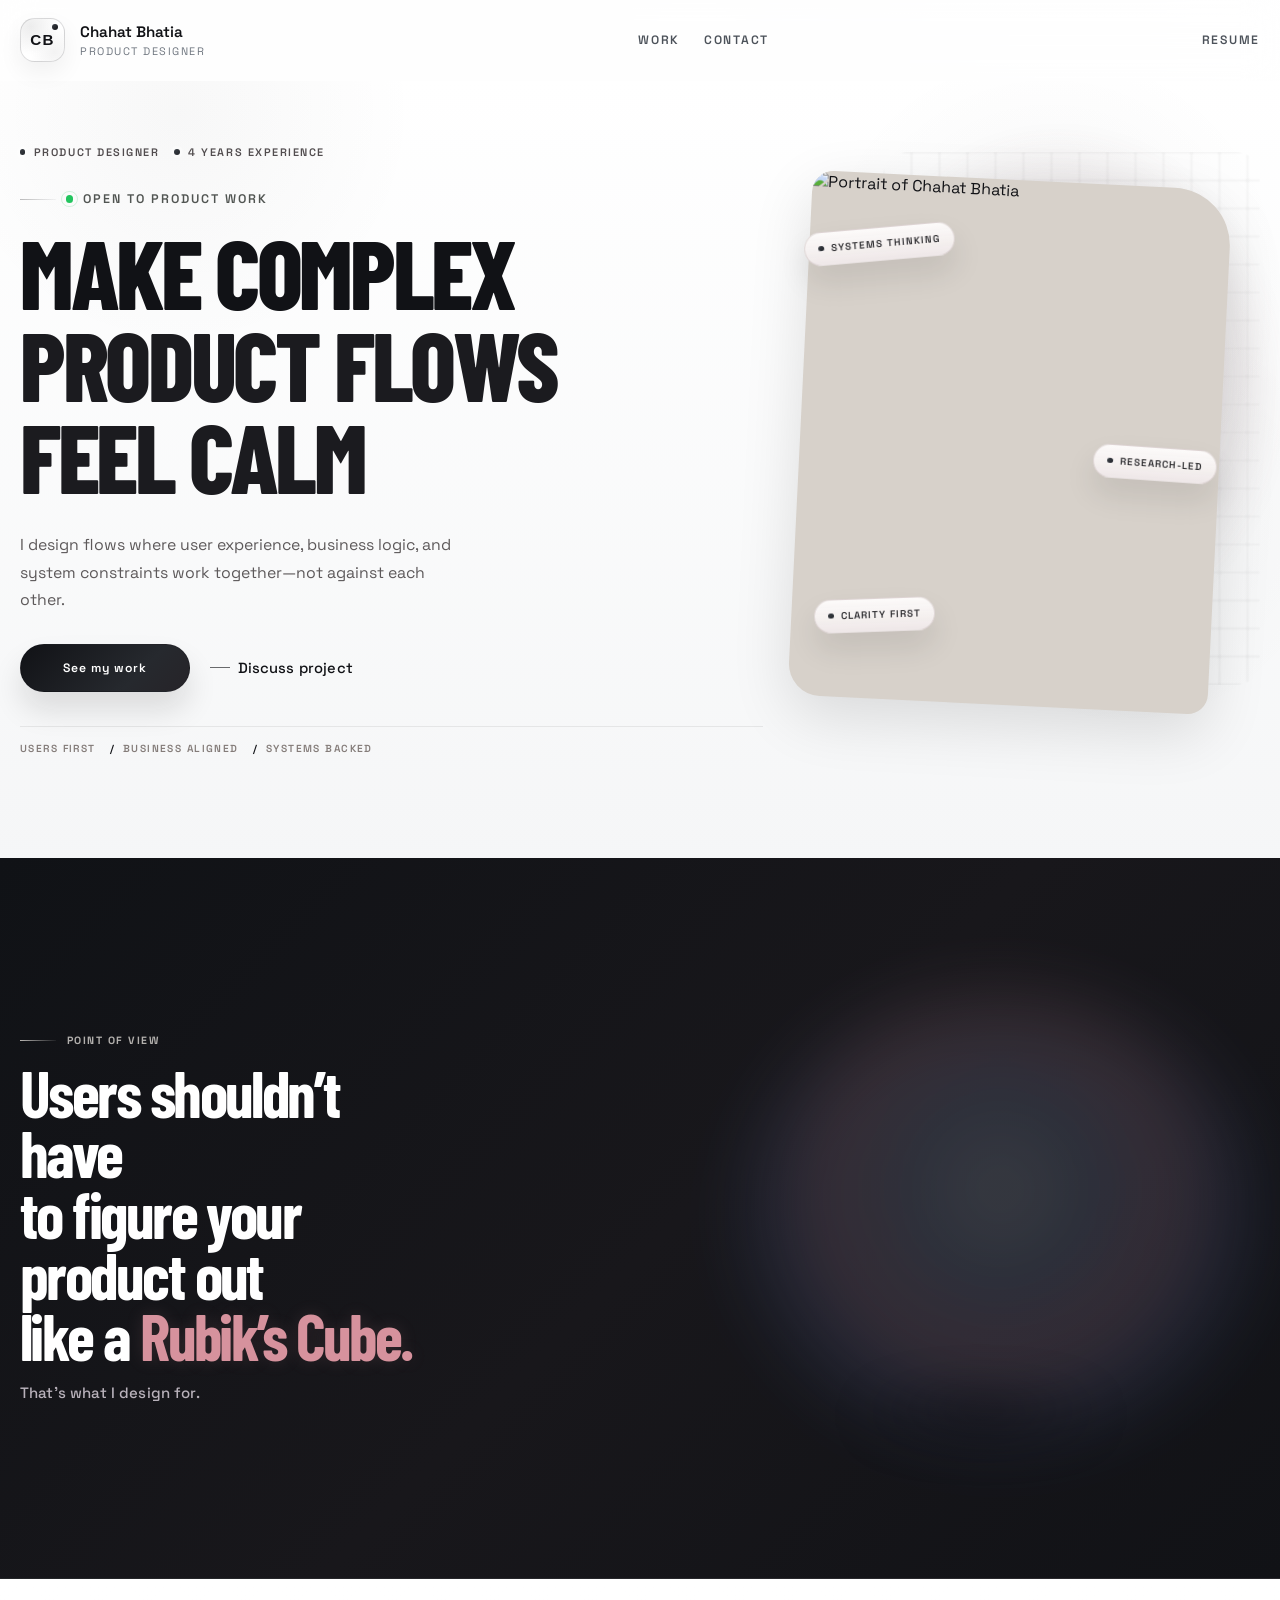
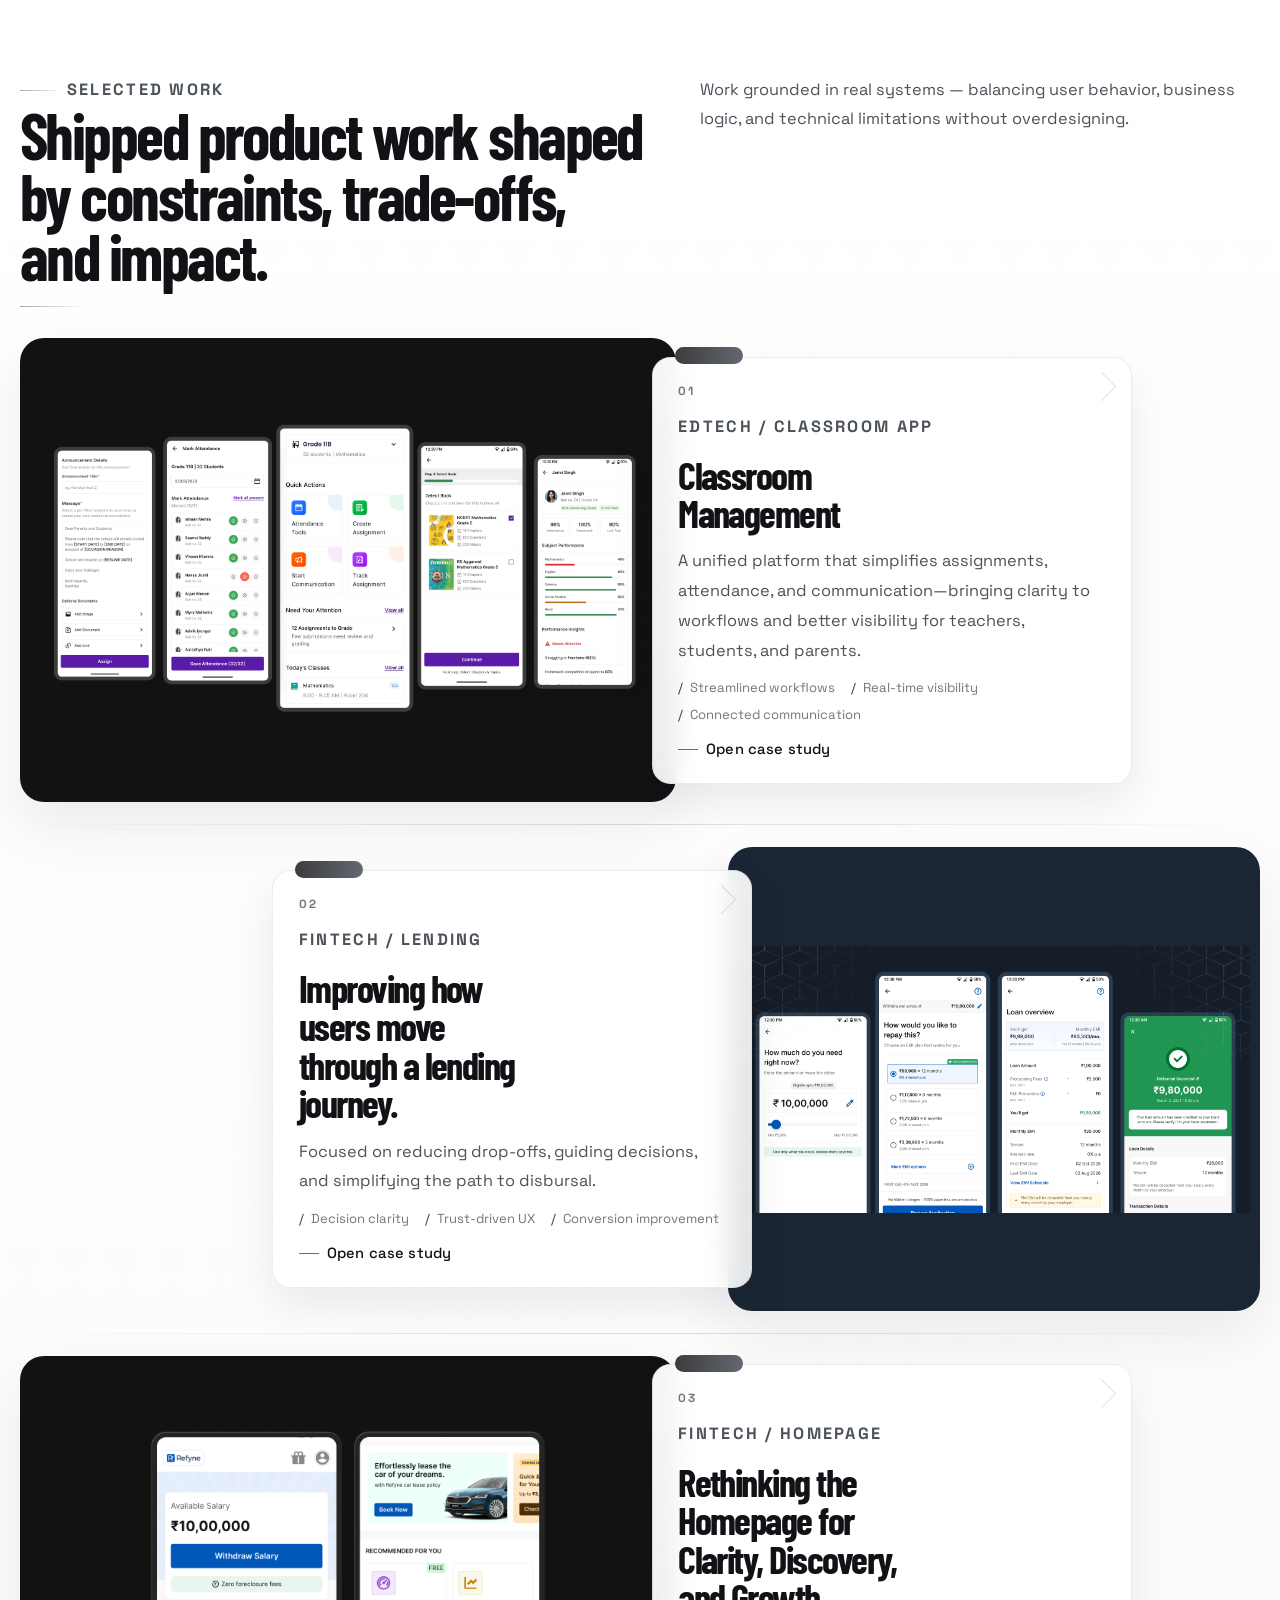
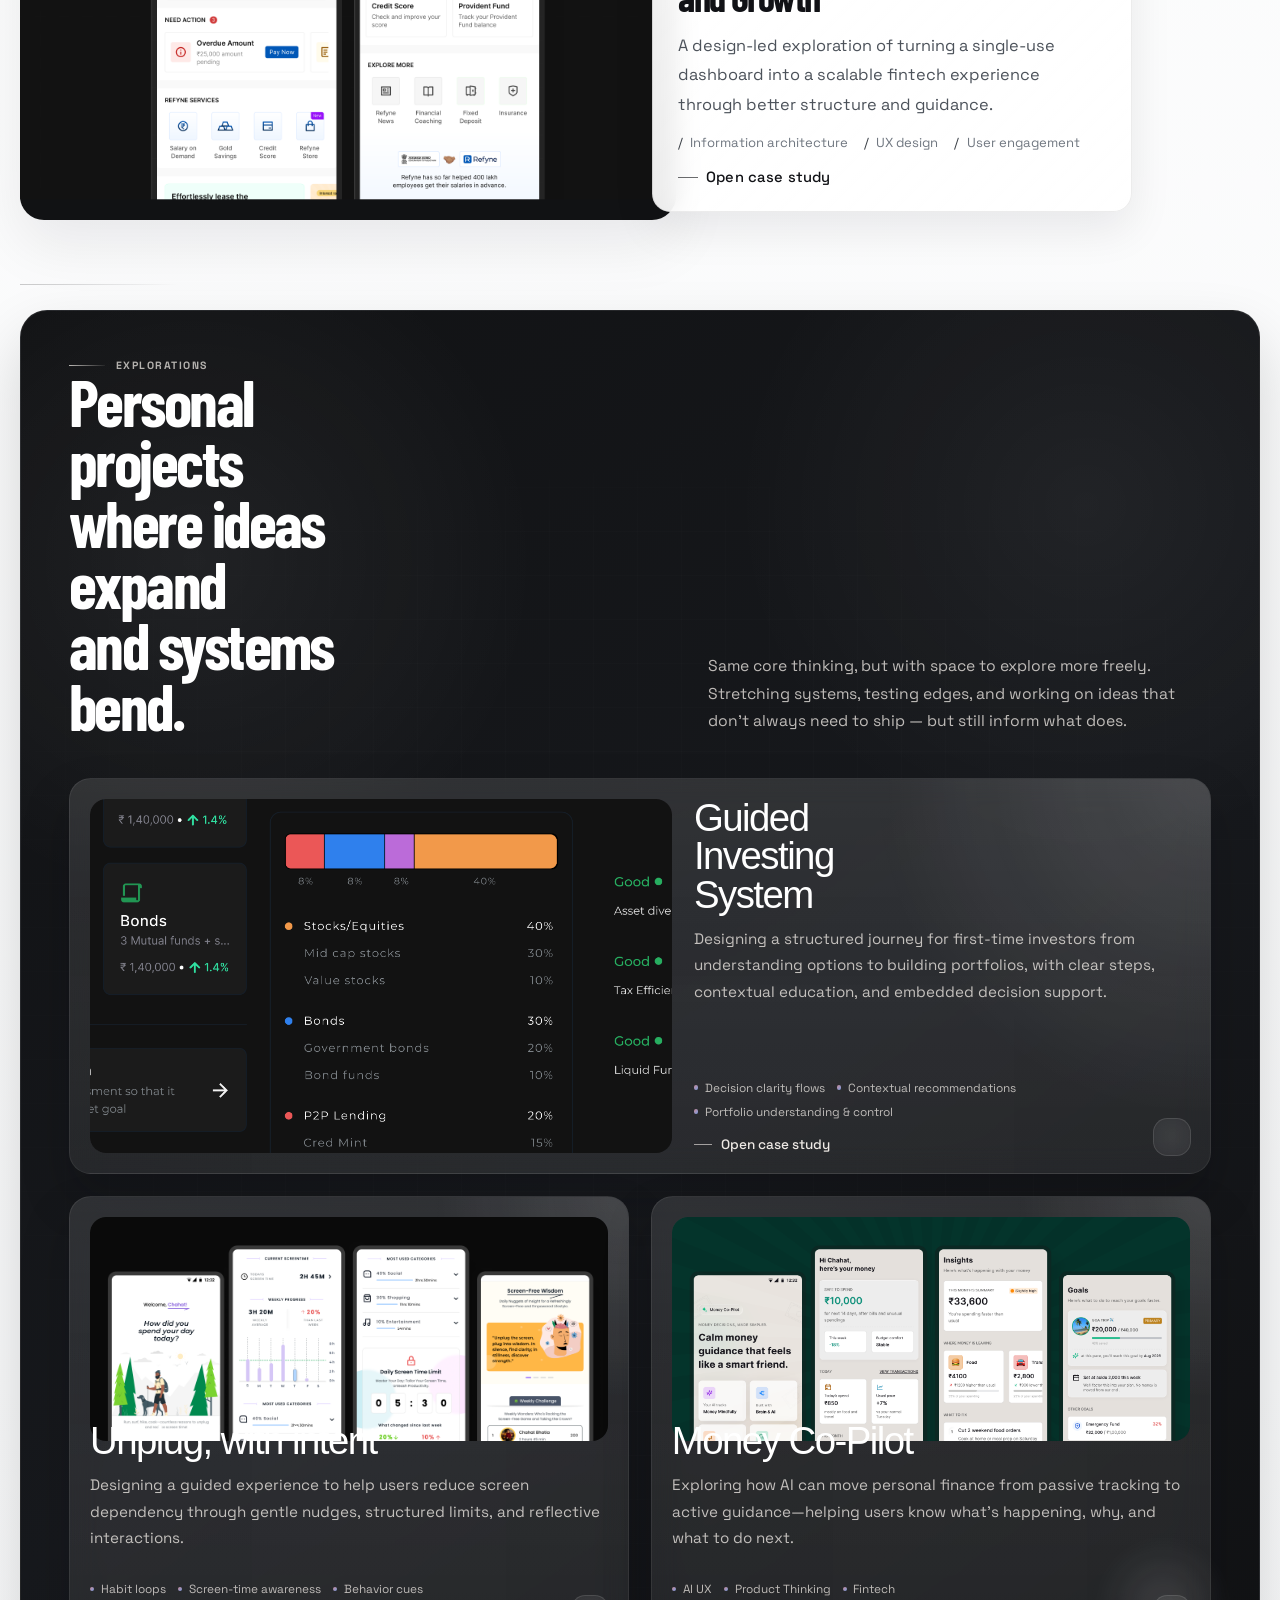
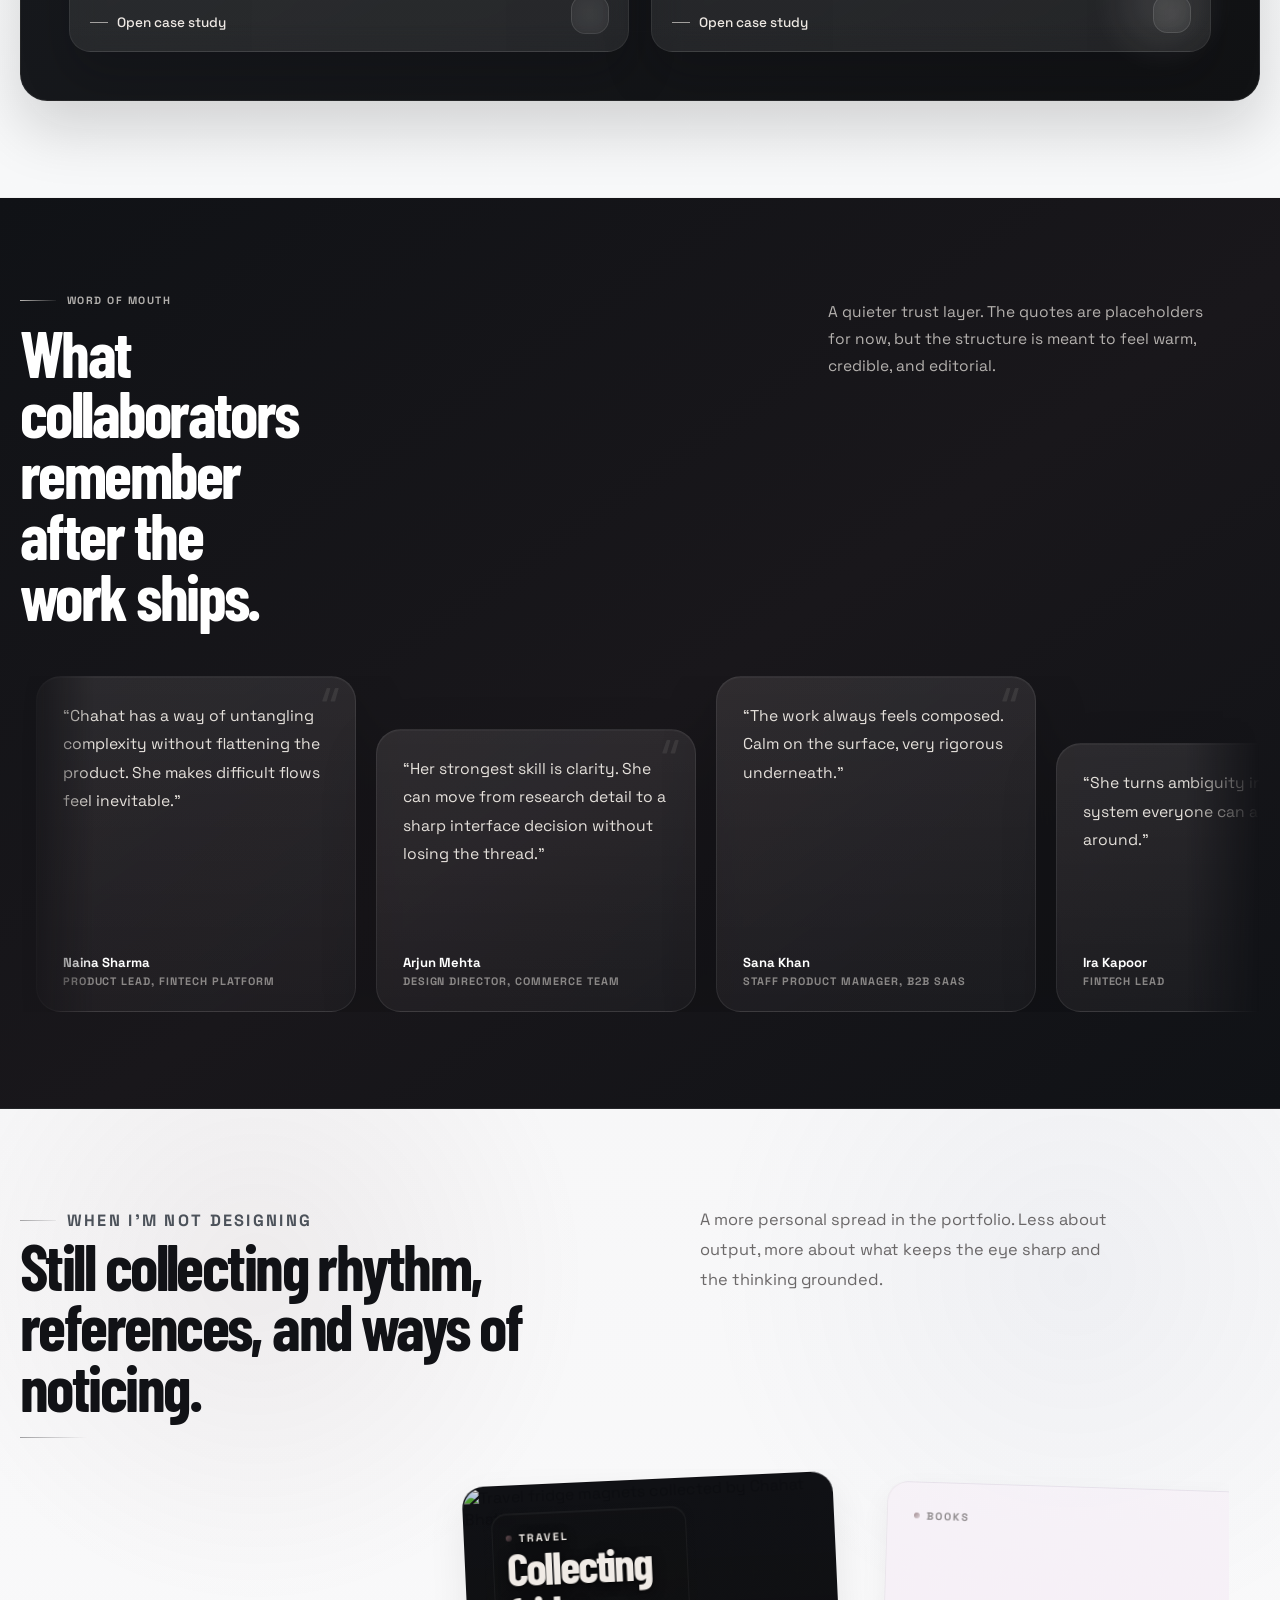
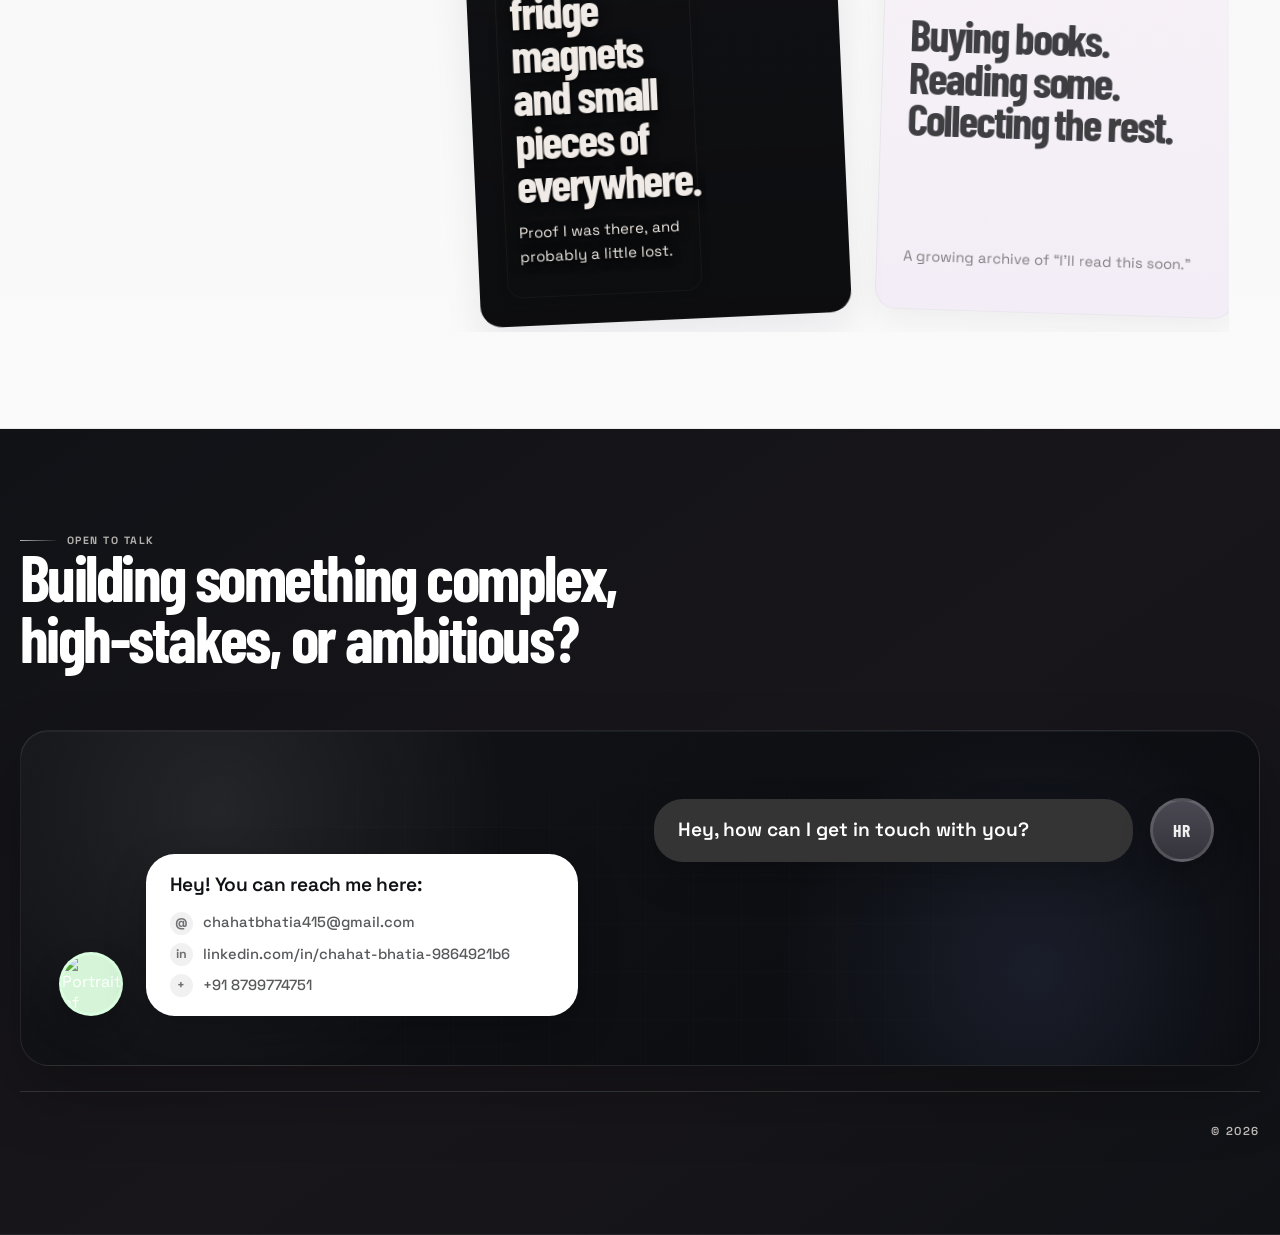
==== commit de3c40cb: "Refine exploration cards and Money Co-Pilot case study" ====
--- a/index.html
+++ b/index.html
@@ -246,7 +246,6 @@
                     />
                   </div>
                   <div class="play-card__content">
-                    <p class="play-card__eyebrow">Beginner Investing</p>
                     <h3>Guided Investing System</h3>
                     <p>
                       Designing a structured journey for first-time investors
@@ -272,7 +271,6 @@
                     />
                   </div>
                   <div class="play-card__content">
-                    <p class="play-card__eyebrow">Digital Wellness</p>
                     <h3>Unplug, with intent</h3>
                     <p>
                       Designing a guided experience to help users reduce screen
@@ -290,47 +288,25 @@
 
                 <article class="play-card play-card--ai reveal">
                   <div class="play-card__visual play-visual play-visual--ai" aria-hidden="true">
-                    <span></span>
-                    <span></span>
-                    <span></span>
+                    <img
+                      class="play-visual__thumb"
+                      src="./assets/money-co-pilot-thumb.png"
+                      alt=""
+                    />
                   </div>
                   <div class="play-card__content">
-                    <p class="play-card__eyebrow">AI Interfaces</p>
-                    <h3>Companion Paths</h3>
+                    <h3>Money Co-Pilot</h3>
                     <p>
-                      Exploring AI-assisted experiences that feel guided instead
-                      of overbearing, with stronger trust cues and clearer human
-                      control points.
+                      Exploring how AI can move personal finance from passive
+                      tracking to active guidance&mdash;helping users know what&rsquo;s
+                      happening, why, and what to do next.
                     </p>
                     <div class="play-card__meta">
                       <span>AI UX</span>
-                      <span>Trust</span>
-                      <span>Prompt behavior</span>
+                      <span>Product Thinking</span>
+                      <span>Fintech</span>
                     </div>
-                    <a class="play-card__link" href="./exploration-case-study.html?v=exploration-case-2">Open case study</a>
-                  </div>
-                </article>
-
-                <article class="play-card play-card--calm reveal">
-                  <div class="play-card__visual play-visual play-visual--calm" aria-hidden="true">
-                    <span></span>
-                    <span></span>
-                    <span></span>
-                  </div>
-                  <div class="play-card__content">
-                    <p class="play-card__eyebrow">Interface Concepts</p>
-                    <h3>Quiet Signals</h3>
-                    <p>
-                      A set of notification and dashboard concepts designed to
-                      communicate urgency without noise, clutter, or alert
-                      fatigue.
-                    </p>
-                    <div class="play-card__meta">
-                      <span>Alert systems</span>
-                      <span>Visual tone</span>
-                      <span>Experiments</span>
-                    </div>
-                    <a class="play-card__link" href="./exploration-case-study.html?v=exploration-case-2">Open case study</a>
+                    <a class="play-card__link" href="./exploration-case-study.html?project=money-co-pilot">Open case study</a>
                   </div>
                 </article>
               </div>
--- a/styles.css
+++ b/styles.css
@@ -1562,7 +1562,7 @@
 .play-list {
   display: grid;
   grid-template-columns: repeat(2, minmax(0, 1fr));
-  gap: 1.2rem;
+  gap: 1.35rem;
 }
 
 .play-card {
@@ -1571,7 +1571,7 @@
   grid-template-rows: 11.75rem 1fr;
   gap: 1.1rem;
   overflow: hidden;
-  min-height: 31rem;
+  min-height: 28.5rem;
   padding: 1.25rem;
   border-radius: 1.35rem;
   border: 1px solid rgba(255, 250, 244, 0.08);
@@ -1619,7 +1619,12 @@
 }
 
 .play-card--atlas {
-  grid-column: span 1;
+  grid-column: 1 / -1;
+  grid-template-columns: minmax(0, 1.08fr) minmax(20rem, 0.92fr);
+  grid-template-rows: none;
+  gap: 1.35rem;
+  min-height: 24.75rem;
+  align-items: stretch;
 }
 
 .play-card--motion {
@@ -1630,10 +1635,6 @@
 .play-card--ai {
   grid-column: span 1;
   transform: none;
-}
-
-.play-card--calm {
-  grid-column: span 1;
 }
 
 .play-card:hover.play-card--motion,
@@ -1643,11 +1644,31 @@
   transform: translateY(-0.45rem);
 }
 
+.play-card--atlas .play-card__visual {
+  min-height: 100%;
+}
+
+.play-card--atlas .play-card__content {
+  justify-content: center;
+  padding-right: 0.4rem;
+}
+
+.play-card--atlas .play-card__content h3 {
+  max-width: 11ch;
+}
+
 .play-card__visual {
   position: relative;
   min-height: 14rem;
   overflow: hidden;
   border-radius: 1rem;
+}
+
+.play-visual__thumb {
+  width: 100%;
+  height: 100%;
+  object-fit: cover;
+  object-position: center top;
 }
 
 .play-card__content {
@@ -1662,6 +1683,7 @@
 
 .play-card__content h3 {
   color: var(--white);
+  font-weight: 500;
 }
 
 .play-card__content p {
@@ -1669,15 +1691,6 @@
   color: rgba(255, 250, 244, 0.72);
   font-size: 0.95rem;
   line-height: 1.75;
-}
-
-.play-card__eyebrow {
-  margin: 0;
-  color: rgba(255, 250, 244, 0.6);
-  font-size: 0.68rem;
-  font-weight: 700;
-  letter-spacing: 0.16em;
-  text-transform: uppercase;
 }
 
 .play-card__meta {
@@ -2758,10 +2771,24 @@
 
   .play-card--atlas,
   .play-card--motion,
-  .play-card--ai,
-  .play-card--calm {
+  .play-card--ai {
     grid-column: span 1;
     transform: none;
+  }
+
+  .play-card--atlas {
+    grid-column: 1 / -1;
+    grid-template-columns: 1fr;
+    grid-template-rows: 12.5rem 1fr;
+    min-height: 27rem;
+  }
+
+  .play-card--atlas .play-card__visual {
+    min-height: 12.5rem;
+  }
+
+  .play-card--atlas .play-card__content {
+    padding-right: 0;
   }
 
   .play-card:hover.play-card--motion,
@@ -2869,6 +2896,11 @@
     min-height: 20.5rem;
   }
 
+  .play-card--atlas {
+    grid-template-rows: 11.25rem 1fr;
+    min-height: 21.5rem;
+  }
+
   .word-of-mouth__top {
     gap: 1.8rem;
   }
@@ -3096,6 +3128,11 @@
 
   .play-card__visual {
     min-height: 10.5rem;
+  }
+
+  .play-card--atlas {
+    grid-template-rows: 10.5rem 1fr;
+    min-height: 19.75rem;
   }
 
   .hero__portrait {
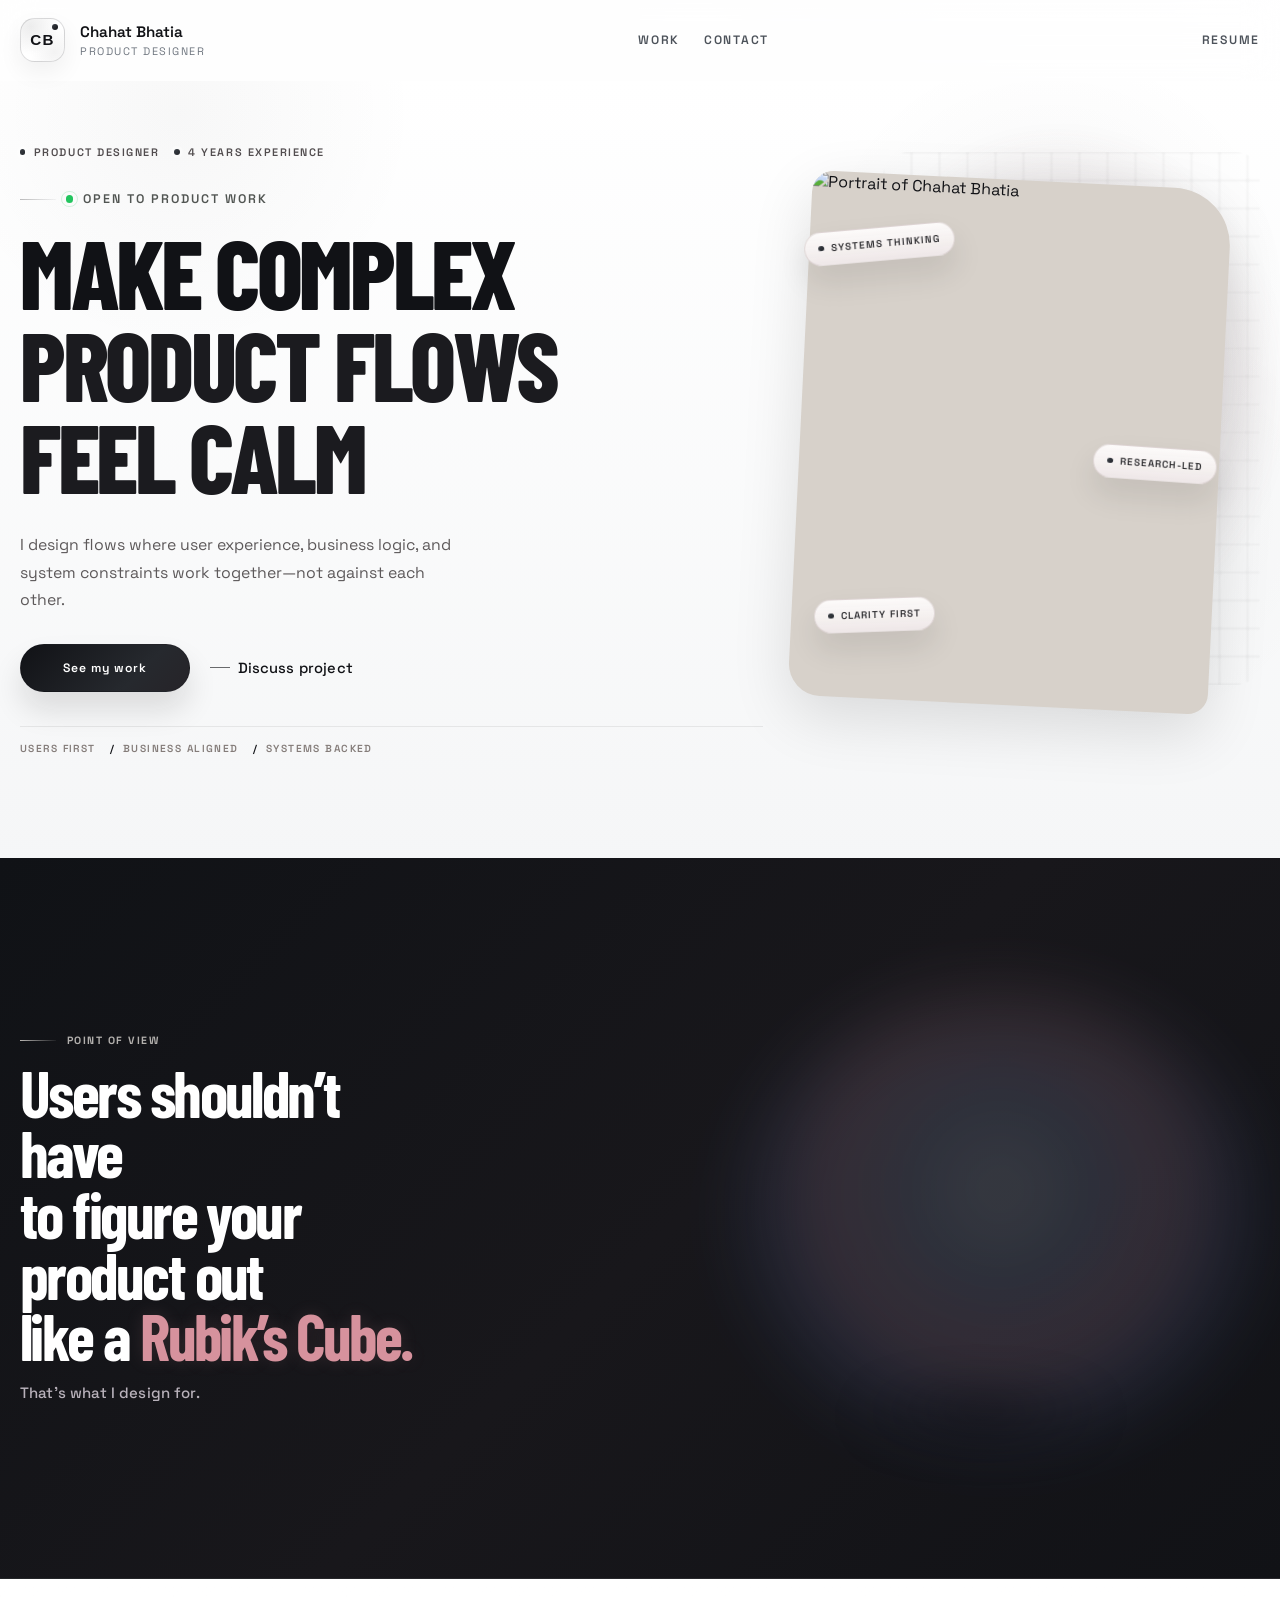
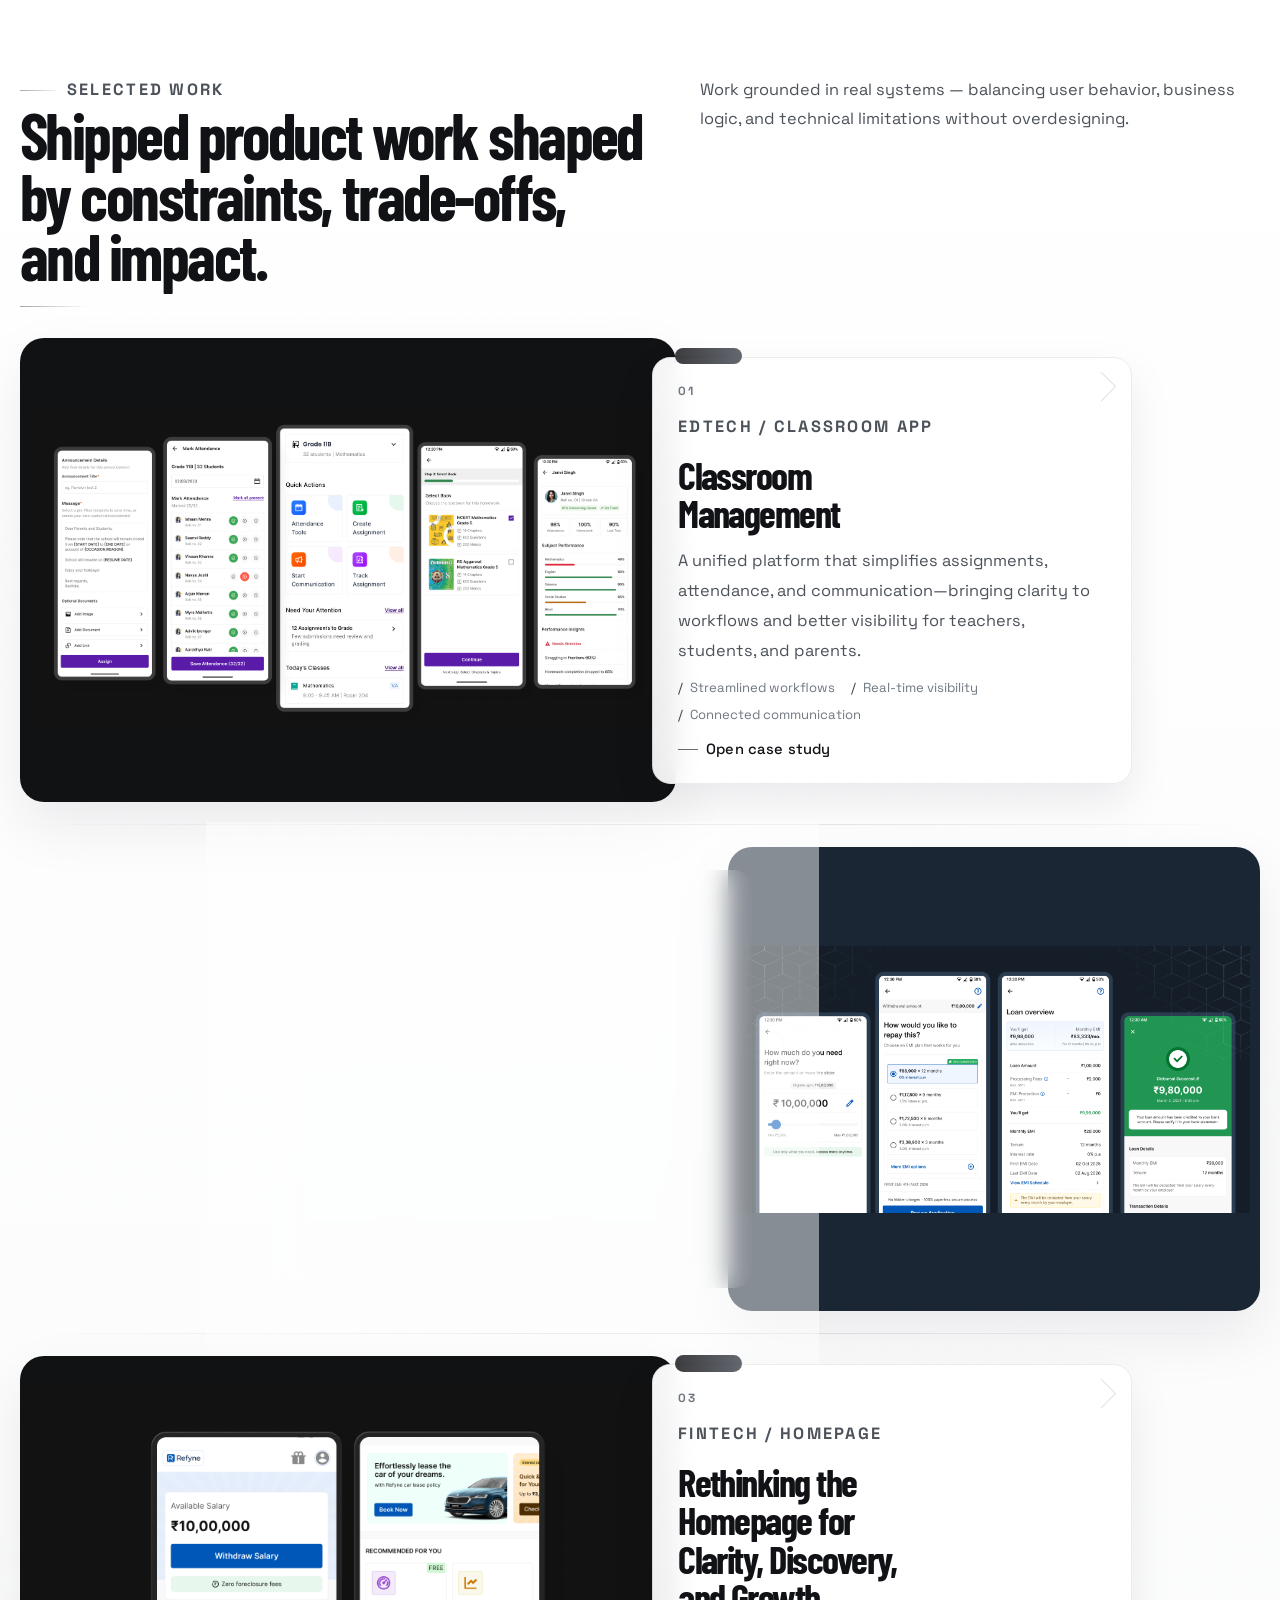
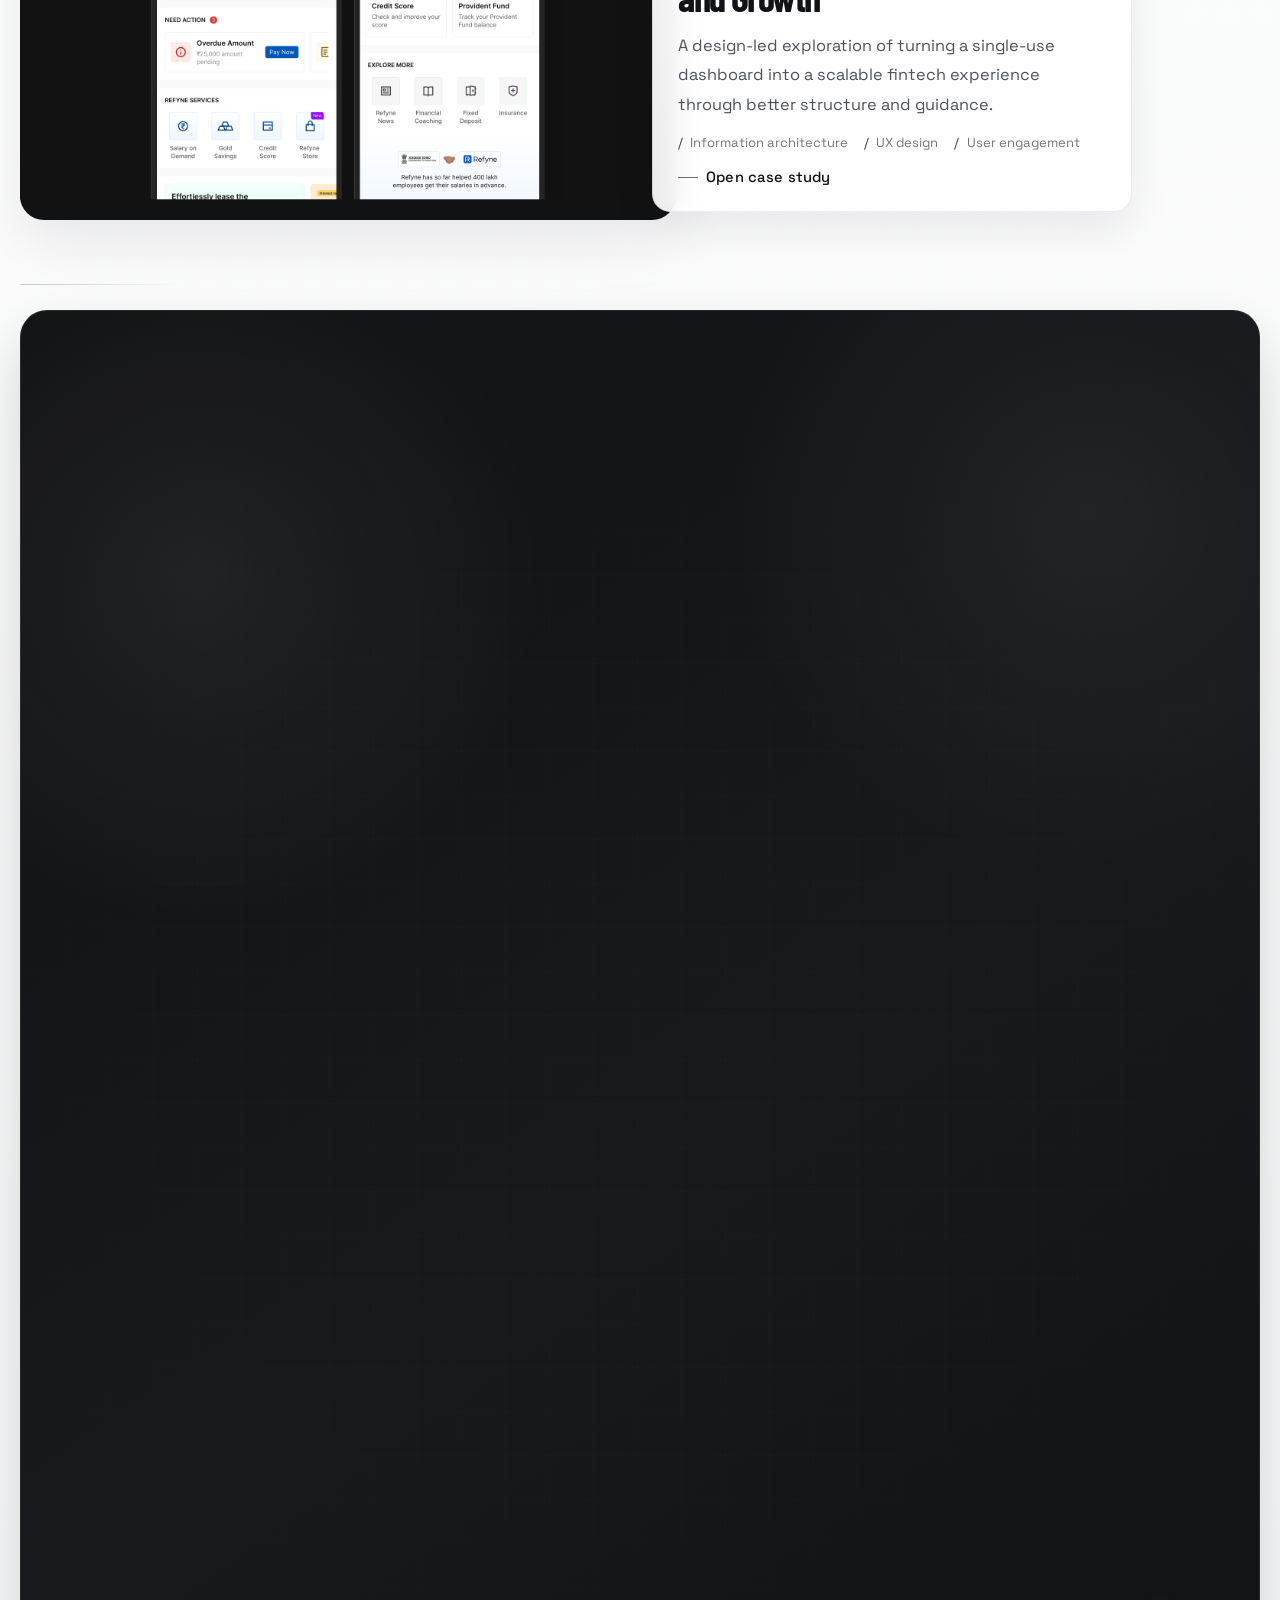
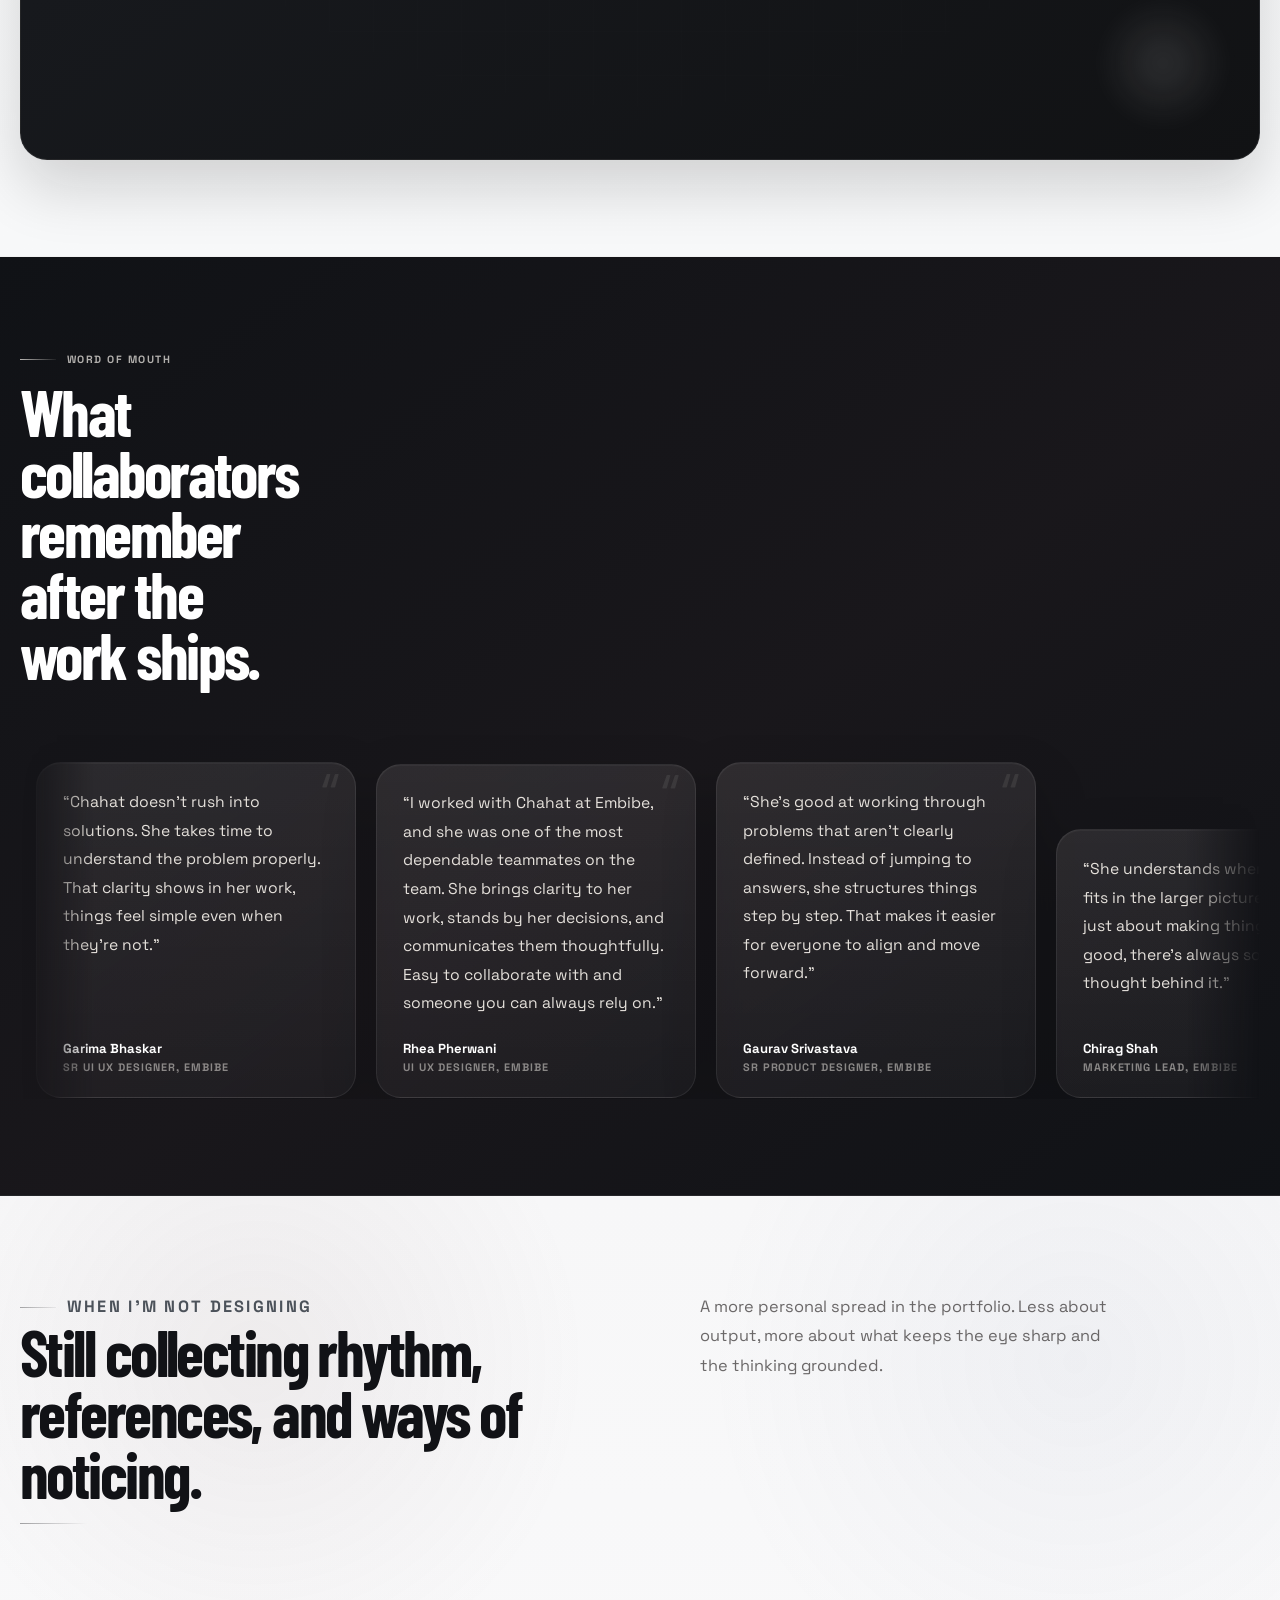
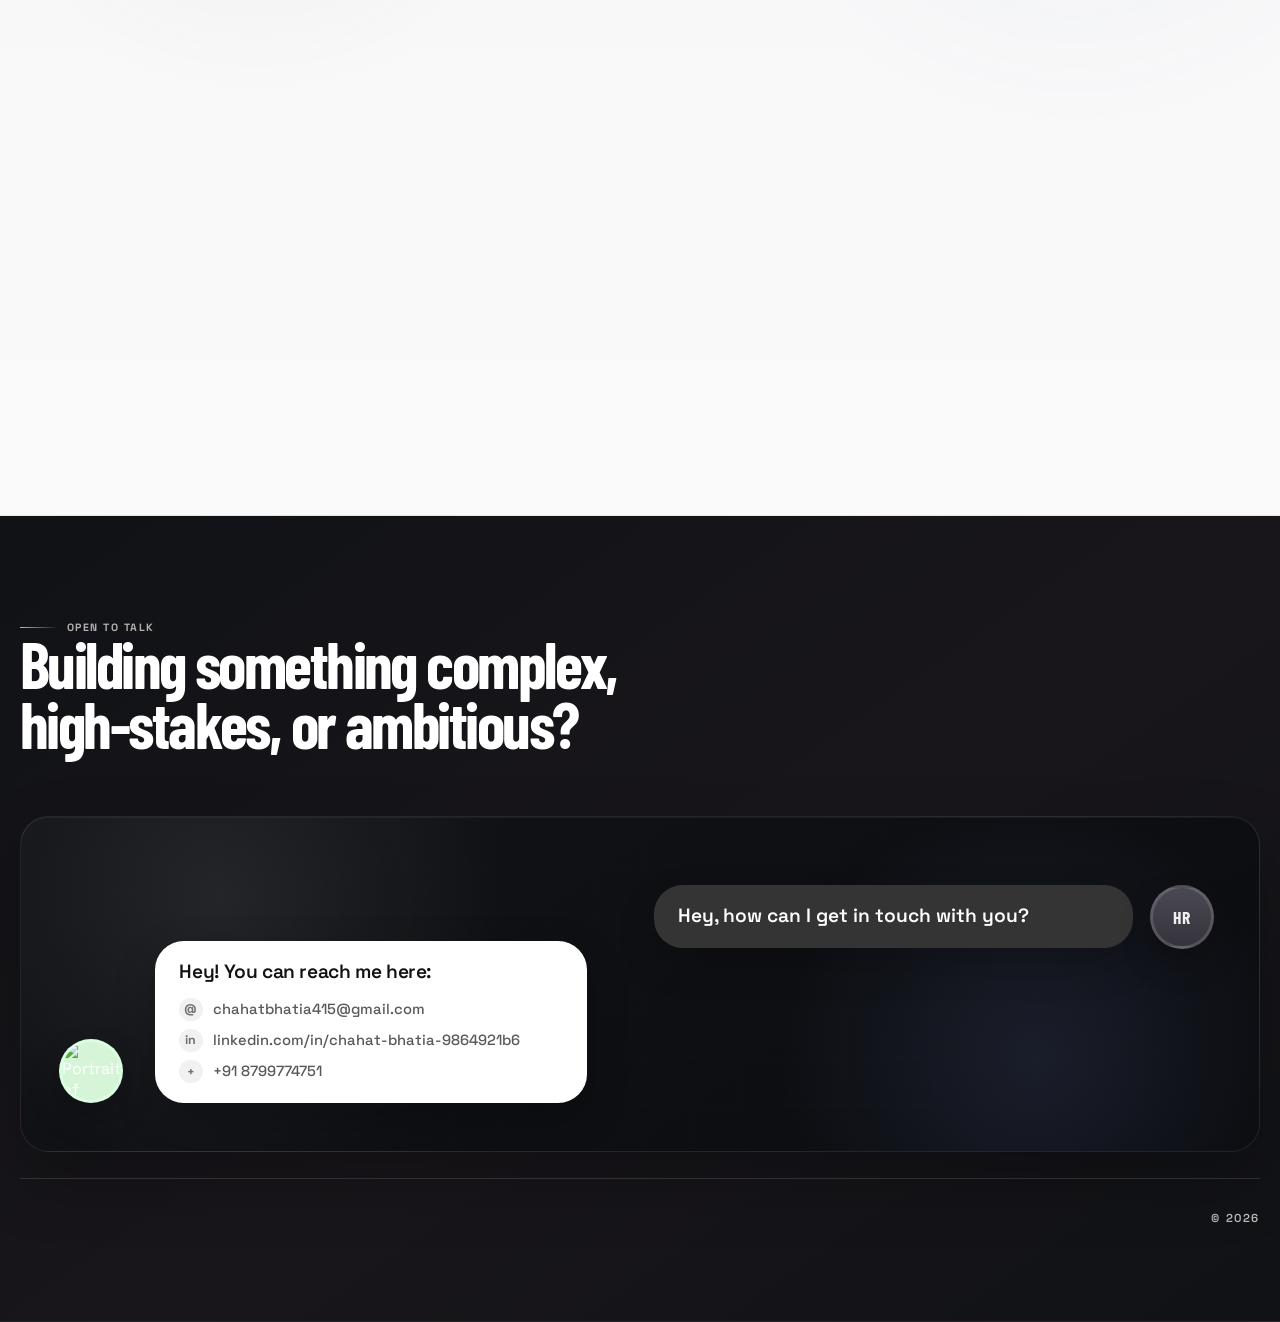
==== commit b75ddb38: "Publish homepage cube and resume updates" ====
--- a/index.html
+++ b/index.html
@@ -42,7 +42,7 @@
           <a href="#contact">Contact</a>
         </nav>
 
-        <a class="site-header__cta" href="#contact">Resume</a>
+        <a class="site-header__cta" href="./assets/Chahat.resume.pdf" target="_blank" rel="noopener noreferrer">Resume</a>
       </div>
     </header>
 
@@ -246,6 +246,7 @@
                     />
                   </div>
                   <div class="play-card__content">
+                    <p class="play-card__eyebrow">Beginner Investing</p>
                     <h3>Guided Investing System</h3>
                     <p>
                       Designing a structured journey for first-time investors
@@ -271,6 +272,7 @@
                     />
                   </div>
                   <div class="play-card__content">
+                    <p class="play-card__eyebrow">Digital Wellness</p>
                     <h3>Unplug, with intent</h3>
                     <p>
                       Designing a guided experience to help users reduce screen
@@ -295,6 +297,7 @@
                     />
                   </div>
                   <div class="play-card__content">
+                    <p class="play-card__eyebrow">Expense tracker</p>
                     <h3>Money Co-Pilot</h3>
                     <p>
                       Exploring how AI can move personal finance from passive
@@ -336,44 +339,106 @@
               <div class="word-of-mouth__track">
                 <article class="testimonial-card testimonial-card--medium">
                   <p class="testimonial-card__quote">
-                    “Chahat has a way of untangling complexity without flattening the
-                    product. She makes difficult flows feel inevitable.”
-                  </p>
-                  <div class="testimonial-card__meta">
-                    <strong>Naina Sharma</strong>
-                    <span>Product Lead, Fintech platform</span>
+                    “Chahat doesn’t rush into solutions. She takes time to
+                    understand the problem properly. That clarity shows in her
+                    work, things feel simple even when they’re not.”
+                  </p>
+                  <div class="testimonial-card__meta">
+                    <strong>Garima Bhaskar</strong>
+                    <span>Sr UI UX Designer, Embibe</span>
                   </div>
                 </article>
 
                 <article class="testimonial-card testimonial-card--wide">
                   <p class="testimonial-card__quote">
-                    “Her strongest skill is clarity. She can move from research
-                    detail to a sharp interface decision without losing the thread.”
-                  </p>
-                  <div class="testimonial-card__meta">
-                    <strong>Arjun Mehta</strong>
-                    <span>Design Director, Commerce team</span>
-                  </div>
-                </article>
-
-                <article class="testimonial-card testimonial-card--medium">
-                  <p class="testimonial-card__quote">
-                    “The work always feels composed. Calm on the surface, very
-                    rigorous underneath.”
-                  </p>
-                  <div class="testimonial-card__meta">
-                    <strong>Sana Khan</strong>
-                    <span>Staff Product Manager, B2B SaaS</span>
+                    “I worked with Chahat at Embibe, and she was one of the most
+                    dependable teammates on the team. She brings clarity to her
+                    work, stands by her decisions, and communicates them
+                    thoughtfully. Easy to collaborate with and someone you can
+                    always rely on.”
+                  </p>
+                  <div class="testimonial-card__meta">
+                    <strong>Rhea Pherwani</strong>
+                    <span>UI UX Designer, Embibe</span>
+                  </div>
+                </article>
+
+                <article class="testimonial-card testimonial-card--medium">
+                  <p class="testimonial-card__quote">
+                    “She’s good at working through problems that aren’t clearly
+                    defined. Instead of jumping to answers, she structures things
+                    step by step. That makes it easier for everyone to align and
+                    move forward.”
+                  </p>
+                  <div class="testimonial-card__meta">
+                    <strong>Gaurav Srivastava</strong>
+                    <span>Sr Product Designer, Embibe</span>
                   </div>
                 </article>
 
                 <article class="testimonial-card testimonial-card--compact" aria-hidden="true">
                   <p class="testimonial-card__quote">
-                    “She turns ambiguity into a system everyone can align around.”
-                  </p>
-                  <div class="testimonial-card__meta">
-                    <strong>Ira Kapoor</strong>
-                    <span>Fintech Lead</span>
+                    “She understands where design fits in the larger picture. It’s
+                    not just about making things look good, there’s always some
+                    thought behind it.”
+                  </p>
+                  <div class="testimonial-card__meta">
+                    <strong>Chirag Shah</strong>
+                    <span>Marketing Lead, Embibe</span>
+                  </div>
+                </article>
+
+                <article class="testimonial-card testimonial-card--medium">
+                  <p class="testimonial-card__quote">
+                    “Working with Chahat is straightforward. She explains her
+                    thinking clearly, which helps a lot during discussions. Her
+                    designs feel simple, but there’s always enough depth behind
+                    them.”
+                  </p>
+                  <div class="testimonial-card__meta">
+                    <strong>Prachi Sayani</strong>
+                    <span>Product Designer, Refyne</span>
+                  </div>
+                </article>
+
+                <article class="testimonial-card testimonial-card--medium">
+                  <p class="testimonial-card__quote">
+                    “She looks at problems from both the user and product side.
+                    It’s not just about the interface. she thinks about how it fits
+                    into the whole experience. That makes conversations more
+                    grounded and decisions easier.”
+                  </p>
+                  <div class="testimonial-card__meta">
+                    <strong>Debayan Pal</strong>
+                    <span>Product Manager, Refyne</span>
+                  </div>
+                </article>
+
+                <article class="testimonial-card testimonial-card--compact" aria-hidden="true">
+                  <p class="testimonial-card__quote">
+                    “Her designs are structured and practical. Most states and
+                    flows are already considered, which makes implementation
+                    smoother. There’s less back and forth because things are
+                    thought through upfront.”
+                  </p>
+                  <div class="testimonial-card__meta">
+                    <strong>Avinash Soni</strong>
+                    <span>Frontend Lead, Refyne</span>
+                  </div>
+                </article>
+
+                <article class="testimonial-card testimonial-card--medium">
+                  <p class="testimonial-card__quote">
+                    “Having managed Chahat at Embibe, her flair for design and
+                    proactive approach left a lasting impression. Chahat
+                    possesses a blend of creativity and collaboration that
+                    elevates any project she's involved in. Any team would
+                    benefit from her design and dedication. Highly
+                    recommended.”
+                  </p>
+                  <div class="testimonial-card__meta">
+                    <strong>Ravi Sharma</strong>
+                    <span>VP of Engineering</span>
                   </div>
                 </article>
               </div>
@@ -381,44 +446,106 @@
               <div class="word-of-mouth__track" aria-hidden="true">
                 <article class="testimonial-card testimonial-card--medium">
                   <p class="testimonial-card__quote">
-                    “Chahat has a way of untangling complexity without flattening the
-                    product. She makes difficult flows feel inevitable.”
-                  </p>
-                  <div class="testimonial-card__meta">
-                    <strong>Naina Sharma</strong>
-                    <span>Product Lead, Fintech platform</span>
+                    “Chahat doesn’t rush into solutions. She takes time to
+                    understand the problem properly. That clarity shows in her
+                    work, things feel simple even when they’re not.”
+                  </p>
+                  <div class="testimonial-card__meta">
+                    <strong>Garima Bhaskar</strong>
+                    <span>Sr UI UX Designer, Embibe</span>
                   </div>
                 </article>
 
                 <article class="testimonial-card testimonial-card--wide">
                   <p class="testimonial-card__quote">
-                    “Her strongest skill is clarity. She can move from research
-                    detail to a sharp interface decision without losing the thread.”
-                  </p>
-                  <div class="testimonial-card__meta">
-                    <strong>Arjun Mehta</strong>
-                    <span>Design Director, Commerce team</span>
-                  </div>
-                </article>
-
-                <article class="testimonial-card testimonial-card--medium">
-                  <p class="testimonial-card__quote">
-                    “The work always feels composed. Calm on the surface, very
-                    rigorous underneath.”
-                  </p>
-                  <div class="testimonial-card__meta">
-                    <strong>Sana Khan</strong>
-                    <span>Staff Product Manager, B2B SaaS</span>
+                    “I worked with Chahat at Embibe, and she was one of the most
+                    dependable teammates on the team. She brings clarity to her
+                    work, stands by her decisions, and communicates them
+                    thoughtfully. Easy to collaborate with and someone you can
+                    always rely on.”
+                  </p>
+                  <div class="testimonial-card__meta">
+                    <strong>Rhea Pherwani</strong>
+                    <span>UI UX Designer, Embibe</span>
+                  </div>
+                </article>
+
+                <article class="testimonial-card testimonial-card--medium">
+                  <p class="testimonial-card__quote">
+                    “She’s good at working through problems that aren’t clearly
+                    defined. Instead of jumping to answers, she structures things
+                    step by step. That makes it easier for everyone to align and
+                    move forward.”
+                  </p>
+                  <div class="testimonial-card__meta">
+                    <strong>Gaurav Srivastava</strong>
+                    <span>Sr Product Designer, Embibe</span>
                   </div>
                 </article>
 
                 <article class="testimonial-card testimonial-card--compact" aria-hidden="true">
                   <p class="testimonial-card__quote">
-                    “She turns ambiguity into a system everyone can align around.”
-                  </p>
-                  <div class="testimonial-card__meta">
-                    <strong>Ira Kapoor</strong>
-                    <span>Fintech Lead</span>
+                    “She understands where design fits in the larger picture. It’s
+                    not just about making things look good, there’s always some
+                    thought behind it.”
+                  </p>
+                  <div class="testimonial-card__meta">
+                    <strong>Chirag Shah</strong>
+                    <span>Marketing Lead, Embibe</span>
+                  </div>
+                </article>
+
+                <article class="testimonial-card testimonial-card--medium">
+                  <p class="testimonial-card__quote">
+                    “Working with Chahat is straightforward. She explains her
+                    thinking clearly, which helps a lot during discussions. Her
+                    designs feel simple, but there’s always enough depth behind
+                    them.”
+                  </p>
+                  <div class="testimonial-card__meta">
+                    <strong>Prachi Sayani</strong>
+                    <span>Product Designer, Refyne</span>
+                  </div>
+                </article>
+
+                <article class="testimonial-card testimonial-card--medium">
+                  <p class="testimonial-card__quote">
+                    “She looks at problems from both the user and product side.
+                    It’s not just about the interface. she thinks about how it fits
+                    into the whole experience. That makes conversations more
+                    grounded and decisions easier.”
+                  </p>
+                  <div class="testimonial-card__meta">
+                    <strong>Debayan Pal</strong>
+                    <span>Product Manager, Refyne</span>
+                  </div>
+                </article>
+
+                <article class="testimonial-card testimonial-card--compact" aria-hidden="true">
+                  <p class="testimonial-card__quote">
+                    “Her designs are structured and practical. Most states and
+                    flows are already considered, which makes implementation
+                    smoother. There’s less back and forth because things are
+                    thought through upfront.”
+                  </p>
+                  <div class="testimonial-card__meta">
+                    <strong>Avinash Soni</strong>
+                    <span>Frontend Lead, Refyne</span>
+                  </div>
+                </article>
+
+                <article class="testimonial-card testimonial-card--medium">
+                  <p class="testimonial-card__quote">
+                    “Having managed Chahat at Embibe, her flair for design and
+                    proactive approach left a lasting impression. Chahat
+                    possesses a blend of creativity and collaboration that
+                    elevates any project she's involved in. Any team would
+                    benefit from her design and dedication. Highly
+                    recommended.”
+                  </p>
+                  <div class="testimonial-card__meta">
+                    <strong>Ravi Sharma</strong>
+                    <span>VP of Engineering</span>
                   </div>
                 </article>
               </div>
@@ -579,6 +706,6 @@
     <div class="cursor-ring" aria-hidden="true"></div>
 
     <script src="./script.js?v=exploration-case-2"></script>
-    <script defer src="./statement-cube.js?v=rubik-solve-2"></script>
+    <script defer src="./statement-cube.js?v=rubik-solve-3"></script>
   </body>
 </html>
--- a/styles.css
+++ b/styles.css
@@ -1568,7 +1568,7 @@
 .play-card {
   position: relative;
   display: grid;
-  grid-template-rows: 11.75rem 1fr;
+  grid-template-rows: 14rem 1fr;
   gap: 1.1rem;
   overflow: hidden;
   min-height: 28.5rem;
@@ -1691,6 +1691,15 @@
   color: rgba(255, 250, 244, 0.72);
   font-size: 0.95rem;
   line-height: 1.75;
+}
+
+.play-card__eyebrow {
+  margin: 0;
+  color: rgba(255, 250, 244, 0.6);
+  font-size: 0.68rem;
+  font-weight: 700;
+  letter-spacing: 0.16em;
+  text-transform: uppercase;
 }
 
 .play-card__meta {
@@ -2483,7 +2492,7 @@
   display: grid;
   grid-template-columns: auto minmax(0, 1fr);
   align-items: end;
-  gap: clamp(1rem, 2vw, 1.4rem);
+  gap: 32px;
   width: min(72%, 34rem);
 }
 
@@ -3122,6 +3131,7 @@
   }
 
   .play-card {
+    grid-template-rows: 10.5rem 1fr;
     min-height: 19rem;
     padding: 0.95rem;
   }
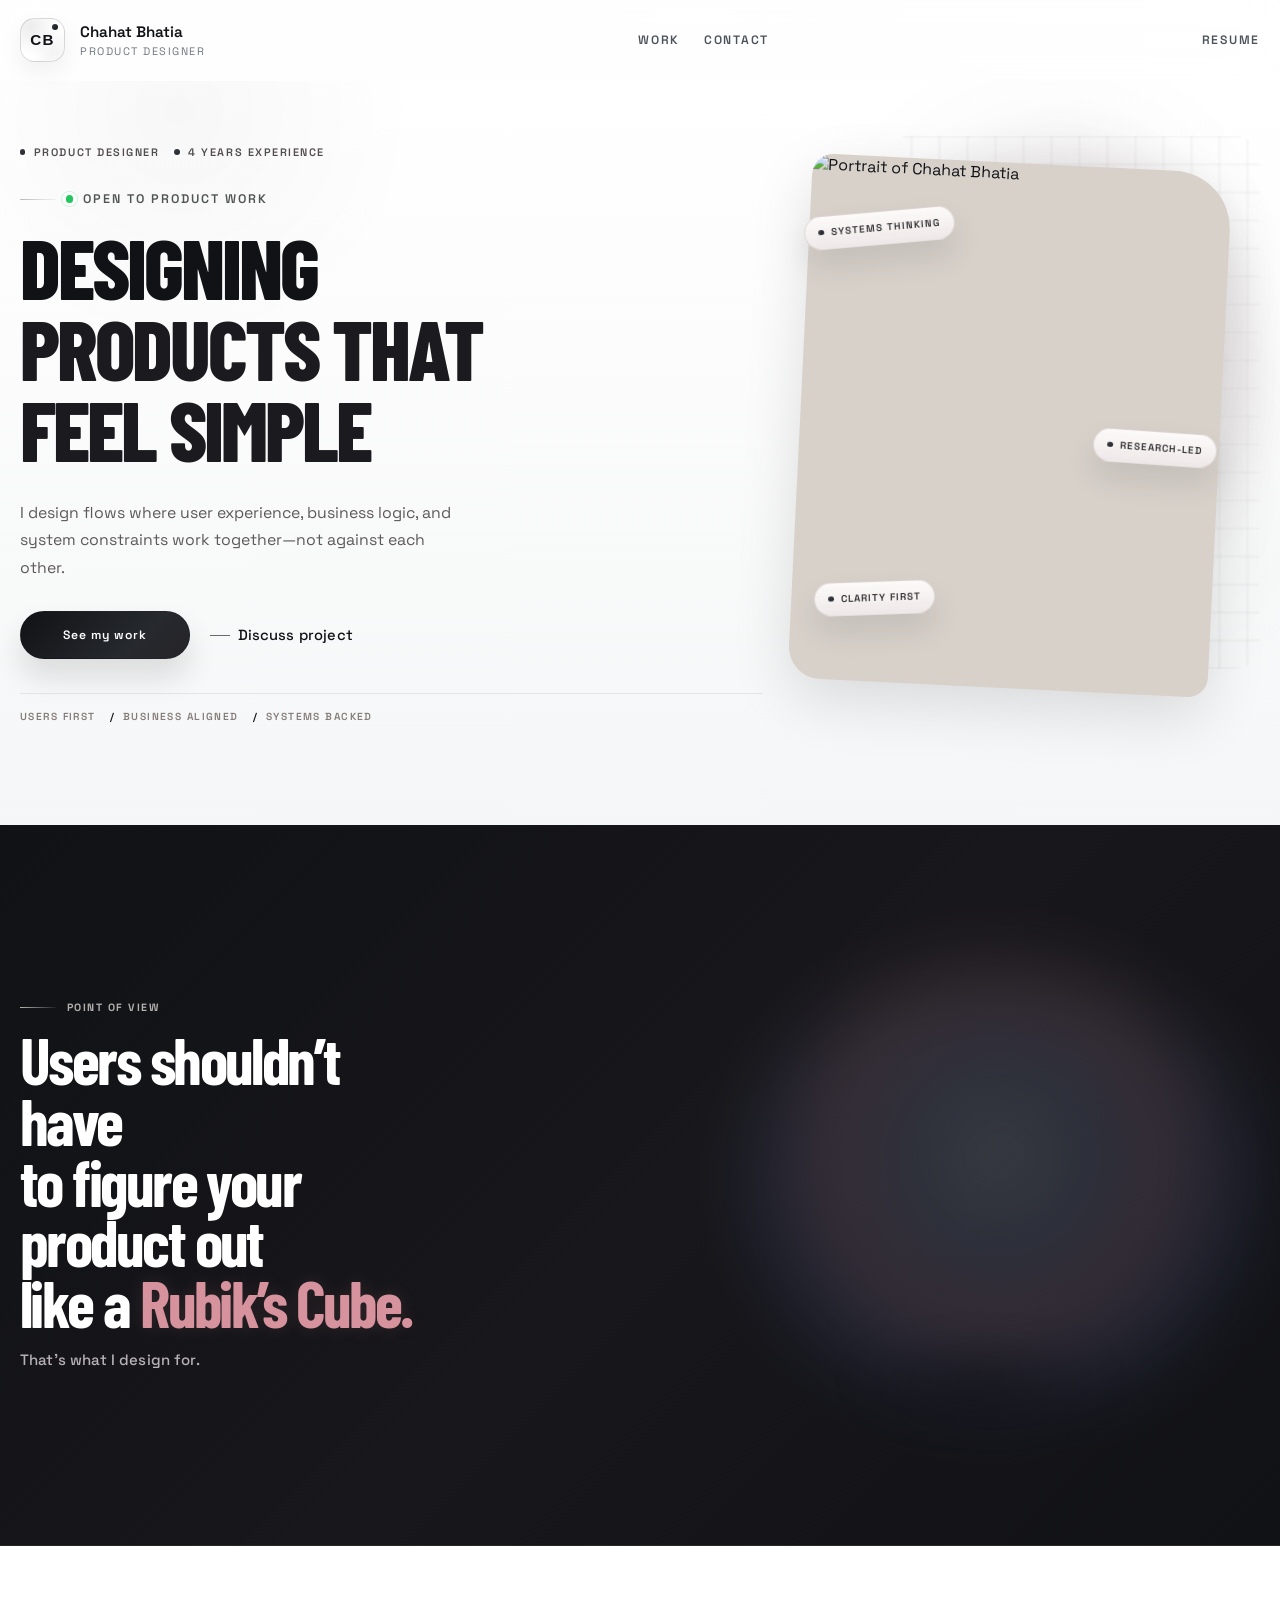
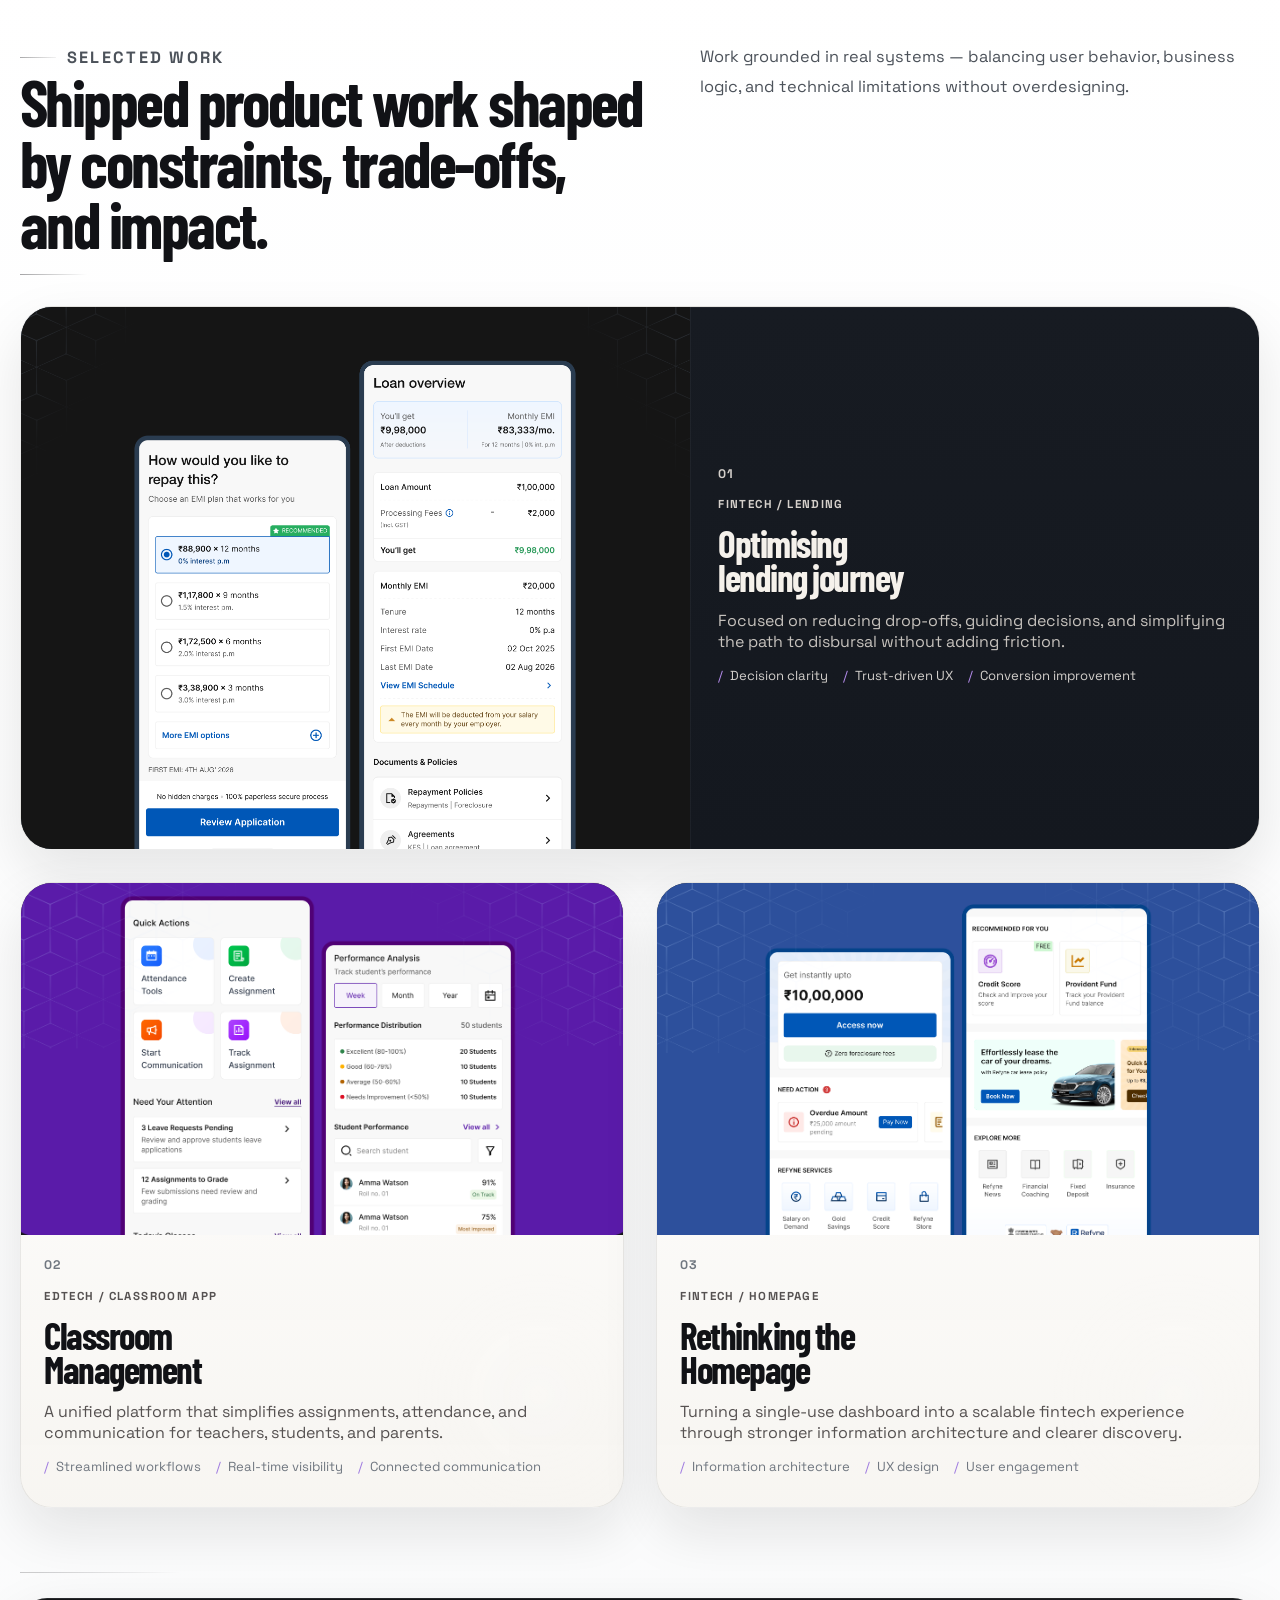
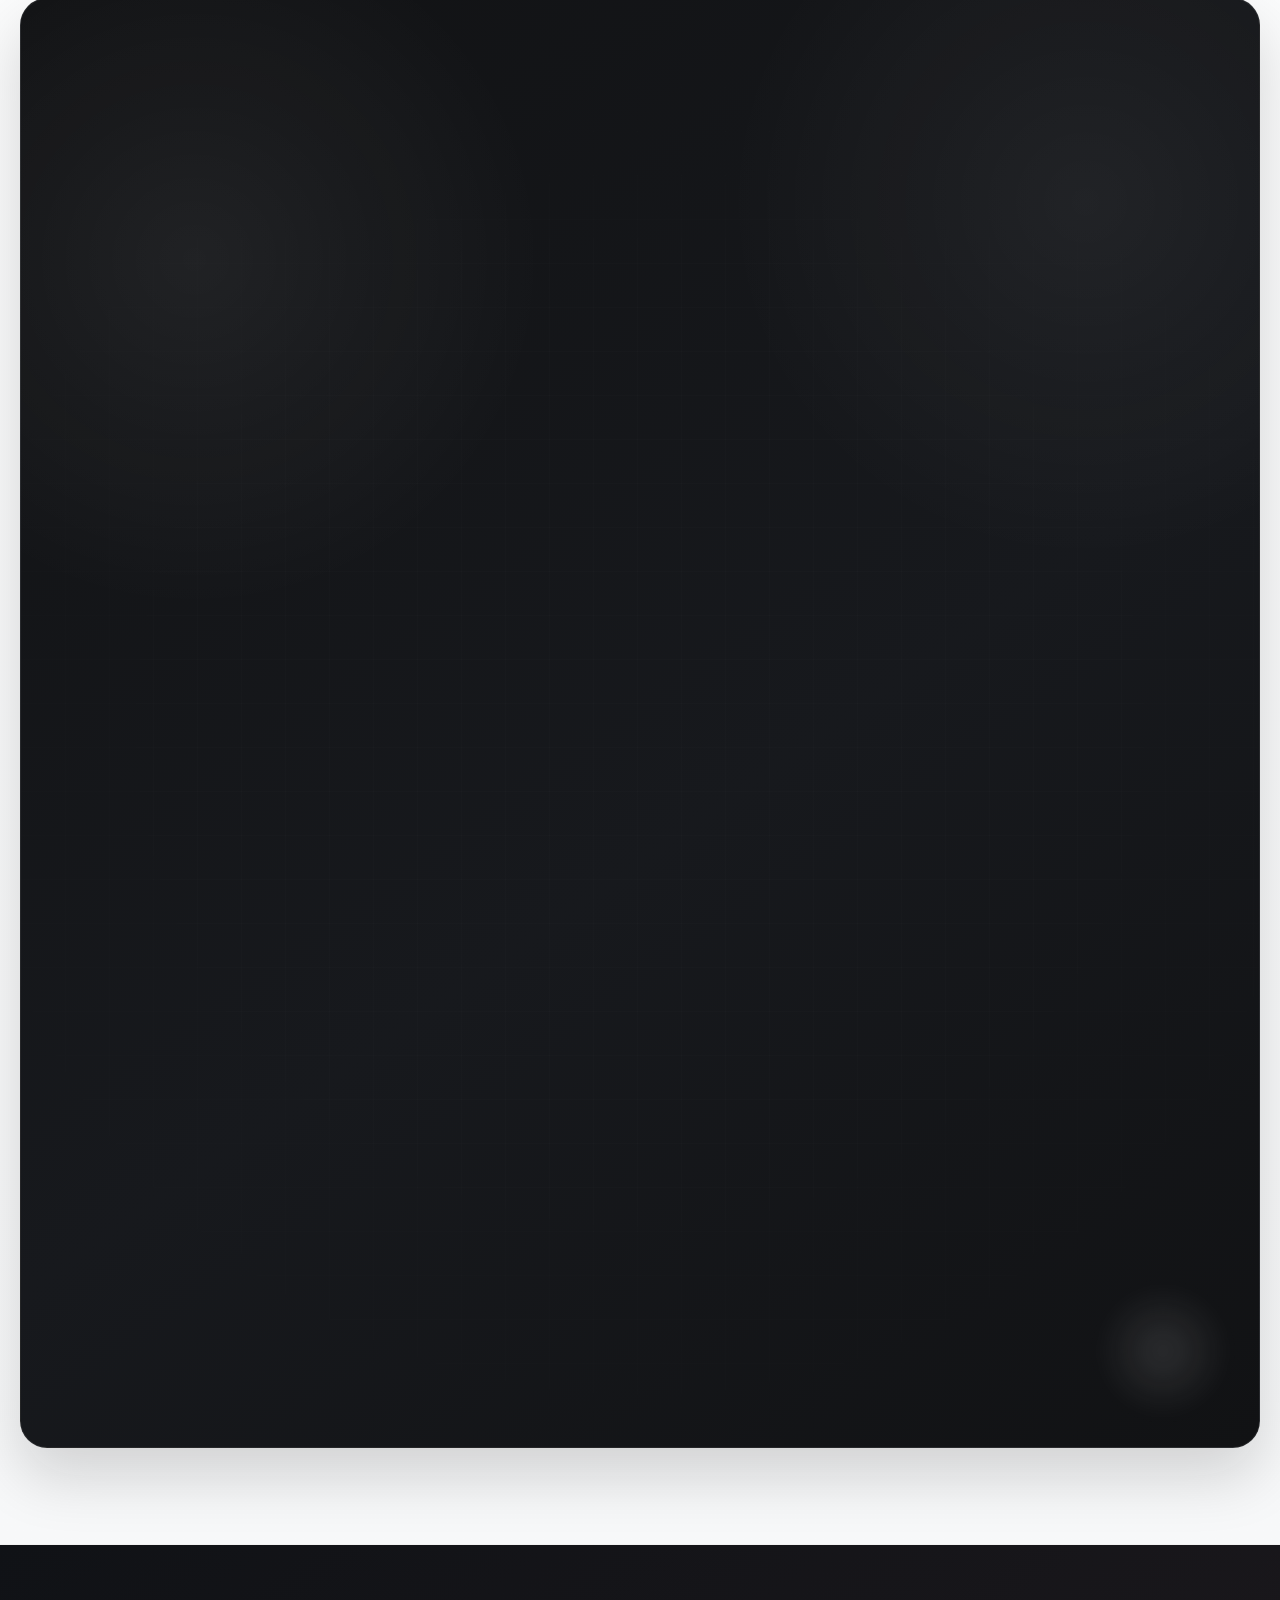
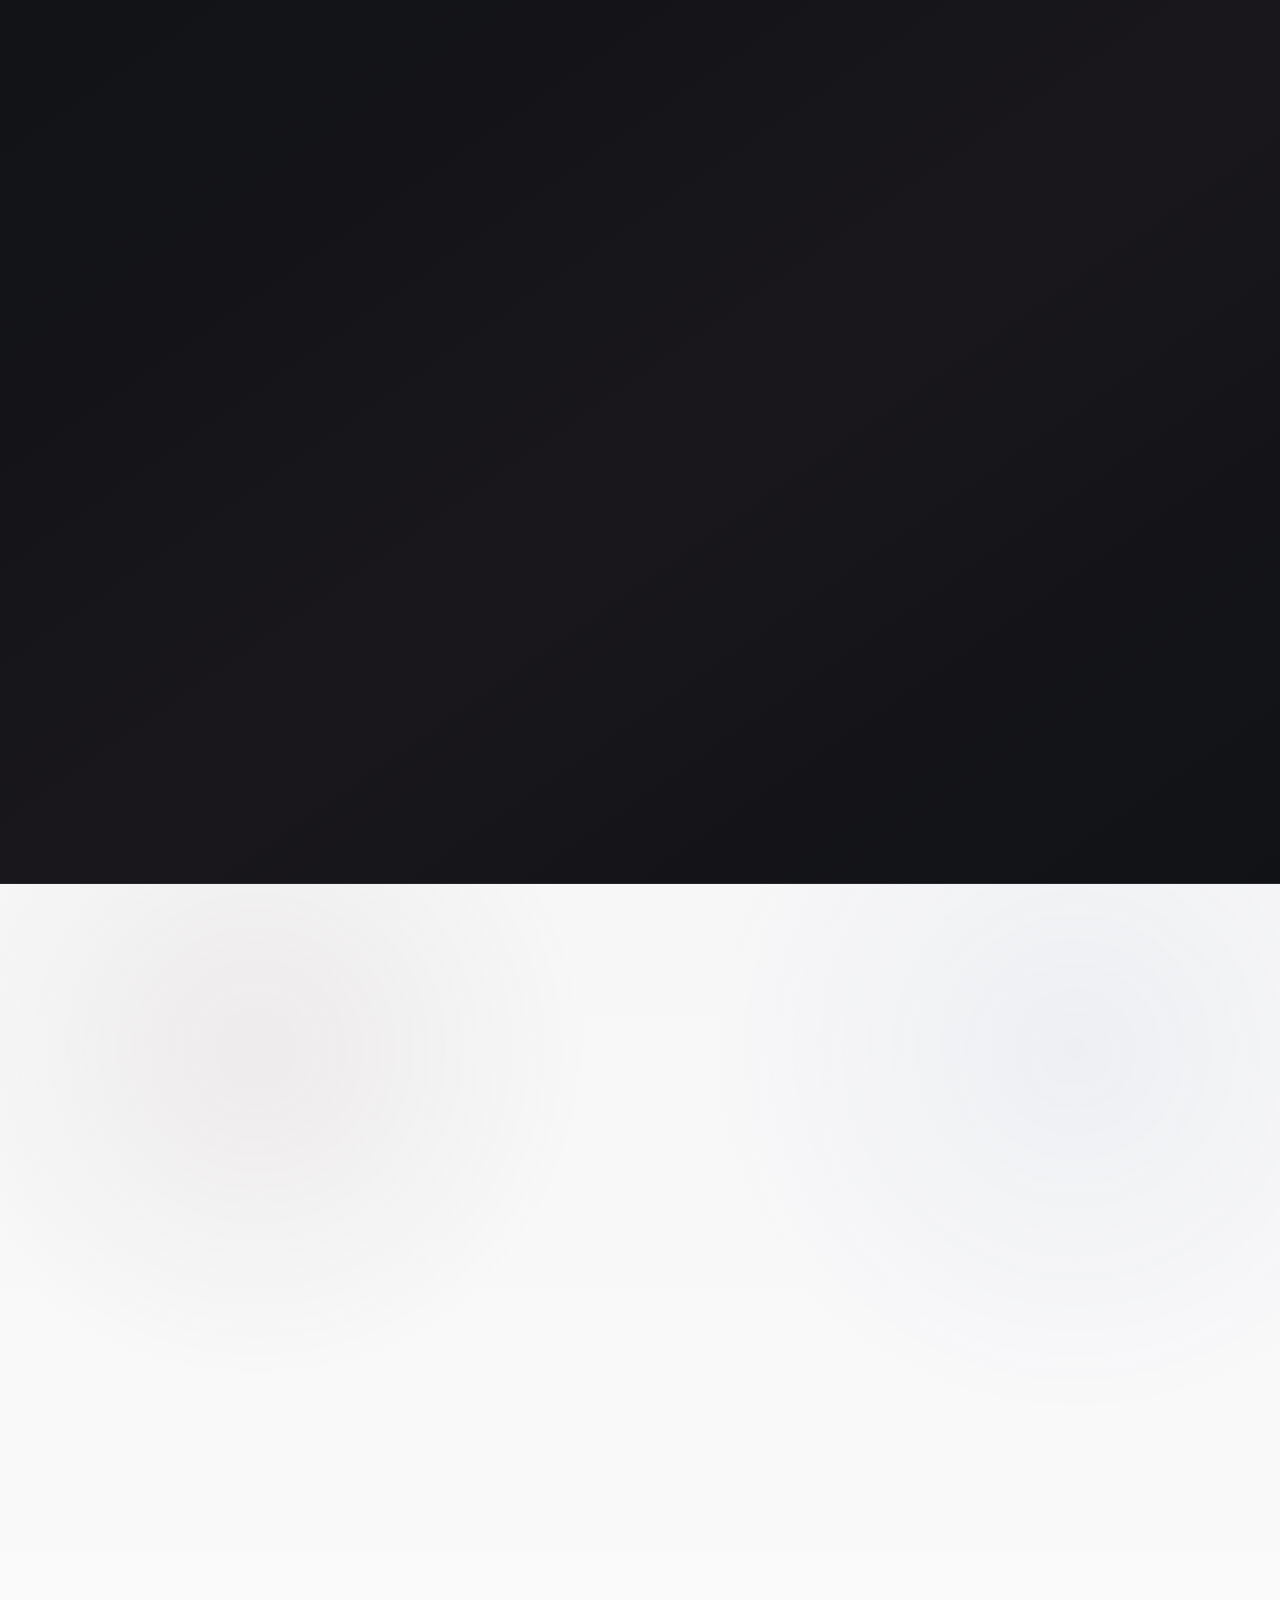
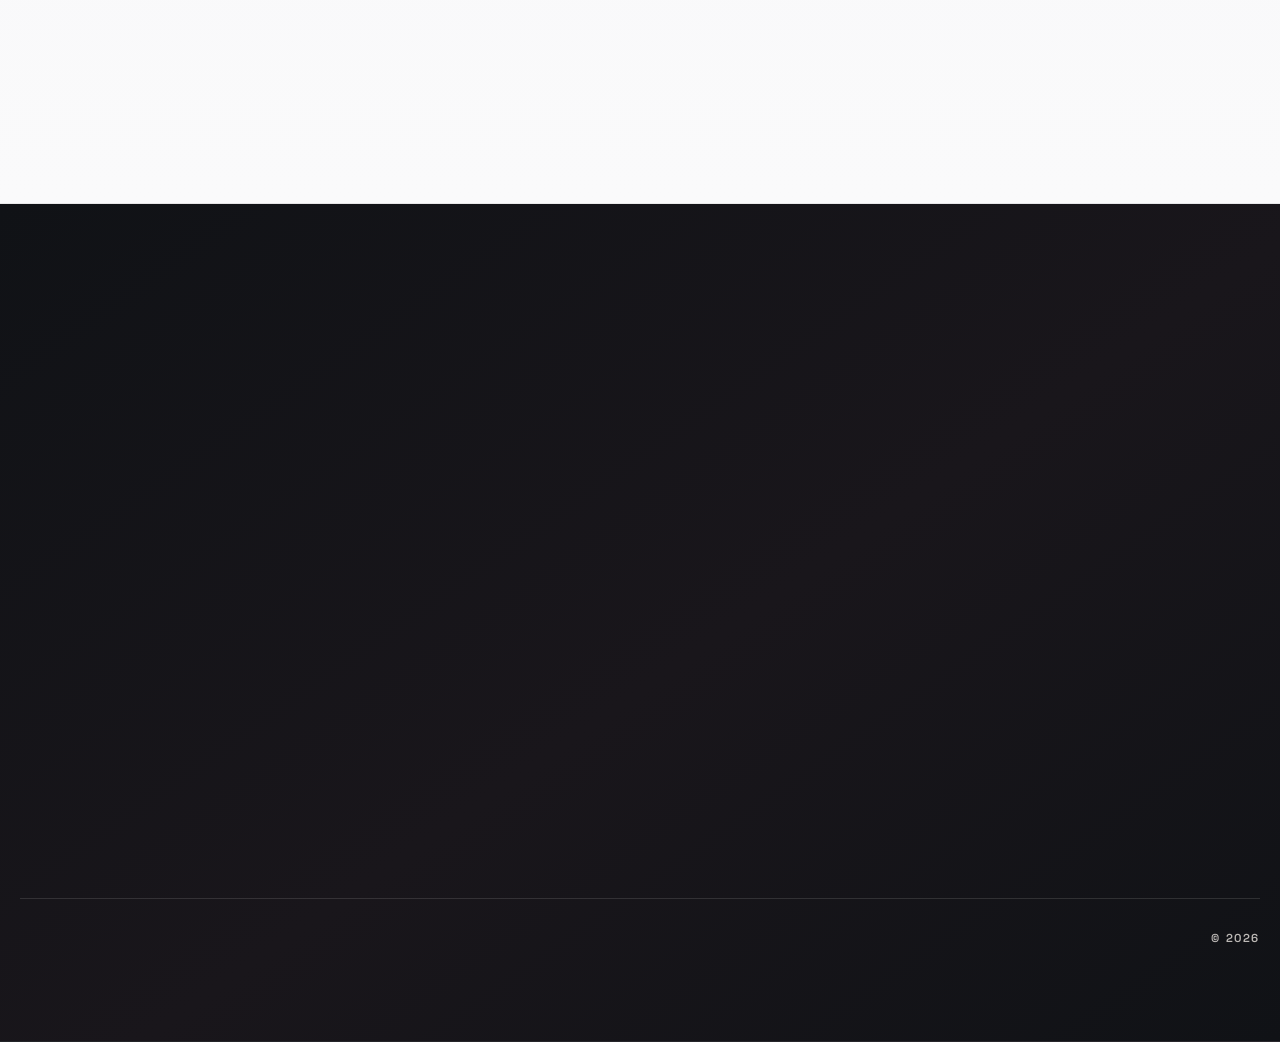
==== commit 6d0e3440: "Update portfolio homepage" ====
--- a/index.html
+++ b/index.html
@@ -24,7 +24,7 @@
       href="https://fonts.googleapis.com/css2?family=Barlow+Condensed:wght@500;600;700;800&family=Space+Grotesk:wght@400;500;600;700&display=swap"
       rel="stylesheet"
     />
-    <link rel="stylesheet" href="./styles.css?v=rubik-restore-3" />
+    <link rel="stylesheet" href="./styles.css?v=selected-work-tiles-5" />
   </head>
   <body>
     <header class="site-header" id="top">
@@ -61,9 +61,9 @@
                 <span>Open to product work</span>
               </p>
               <h1 class="hero__title">
-                <span>MAKE COMPLEX</span>
-                <span class="hero__title-mid">PRODUCT FLOWS</span>
-                <span class="hero__title-end">FEEL CALM</span>
+                <span>DESIGNING</span>
+                <span class="hero__title-mid">PRODUCTS THAT</span>
+                <span class="hero__title-end">FEEL SIMPLE</span>
               </h1>
               <p class="hero__summary">
                 I design flows where user experience, business logic, and system
@@ -134,87 +134,81 @@
               </p>
             </div>
 
-            <div class="case-list">
-              <article class="case-study reveal">
-                <div class="case-study__visual case-study__visual--thumb" aria-hidden="true">
+            <div class="selected-work-grid selected-work-grid--tiles">
+              <a class="selected-tile selected-tile--lending reveal" href="./lending-case-study.html" aria-label="Open lending case study">
+                <div class="selected-tile__visual selected-tile__visual--lending" aria-hidden="true">
                   <img
-                    class="case-study__thumb case-study__thumb--classroom"
-                    src="./assets/classroom-management-cover-v2.png"
+                    class="selected-tile__image selected-tile__image--lending"
+                  src="./assets/lending-thumbnail-new.png?v=lending-thumb-5"
                     alt=""
+                    loading="lazy"
                   />
                 </div>
-
-                <div class="case-study__content">
-                  <span class="case-study__index">01</span>
-                <p class="case-study__eyebrow">Edtech / Classroom app</p>
+                <div class="selected-tile__body">
+                  <span class="selected-tile__index">01</span>
+                  <p class="selected-tile__eyebrow">Fintech / Lending</p>
+                  <h3>Optimising lending journey</h3>
+                  <p>
+                    Focused on reducing drop-offs, guiding decisions, and
+                    simplifying the path to disbursal without adding friction.
+                  </p>
+                  <div class="selected-tile__meta" aria-label="Case study themes">
+                    <span>Decision clarity</span>
+                    <span>Trust-driven UX</span>
+                    <span>Conversion improvement</span>
+                  </div>
+                </div>
+              </a>
+
+              <a class="selected-tile selected-tile--classroom reveal" href="./case-study.html" aria-label="Open classroom case study">
+                <div class="selected-tile__visual selected-tile__visual--classroom" aria-hidden="true">
+                  <img
+                    class="selected-tile__image selected-tile__image--classroom"
+                    src="./assets/classroom-thumbnail-cm.png?v=cm-thumb-2"
+                    alt=""
+                    loading="lazy"
+                  />
+                </div>
+                <div class="selected-tile__body">
+                  <span class="selected-tile__index">02</span>
+                  <p class="selected-tile__eyebrow">Edtech / Classroom app</p>
                   <h3>Classroom Management</h3>
                   <p>
-                    A unified platform that simplifies assignments, attendance,
-                    and communication—bringing clarity to workflows and better
-                    visibility for teachers, students, and parents.
-                  </p>
-                  <div class="case-study__meta" aria-label="Case study themes">
+                    A unified platform that simplifies assignments,
+                    attendance, and communication for teachers, students, and parents.
+                  </p>
+                  <div class="selected-tile__meta" aria-label="Case study themes">
                     <span>Streamlined workflows</span>
                     <span>Real-time visibility</span>
                     <span>Connected communication</span>
                   </div>
-                  <a class="case-study__link" href="./case-study.html">Open case study</a>
-                </div>
-              </article>
-
-              <article class="case-study case-study--reverse reveal">
-                <div class="case-study__visual case-study__visual--thumb" aria-hidden="true">
+                </div>
+              </a>
+
+              <a class="selected-tile selected-tile--homepage reveal" href="./refyne-case-study.html" aria-label="Open homepage case study">
+                <div class="selected-tile__visual selected-tile__visual--homepage" aria-hidden="true">
                   <img
-                    class="case-study__thumb case-study__thumb--lending"
-                    src="./assets/sod-thumbnail.png"
+                    class="selected-tile__image selected-tile__image--homepage"
+                      src="./assets/refyne-home-2.png?v=refyne-home-4"
                     alt=""
                     loading="lazy"
                   />
                 </div>
-
-                <div class="case-study__content">
-                  <span class="case-study__index">02</span>
-                  <p class="case-study__eyebrow">FINTECH / LENDING</p>
-                  <h3>Improving how users move through a lending journey.</h3>
+                <div class="selected-tile__body">
+                  <span class="selected-tile__index">03</span>
+                  <p class="selected-tile__eyebrow">Fintech / Homepage</p>
+                  <h3>Rethinking the Homepage</h3>
                   <p>
-                    Focused on reducing drop-offs, guiding decisions, and
-                    simplifying the path to disbursal.
-                  </p>
-                  <div class="case-study__meta" aria-label="Case study themes">
-                    <span>Decision clarity</span>
-                    <span>Trust-driven UX</span>
-                    <span>Conversion improvement</span>
-                  </div>
-                  <a class="case-study__link" href="./lending-case-study.html">Open case study</a>
-                </div>
-              </article>
-
-              <article class="case-study reveal">
-                <div class="case-study__visual case-study__visual--thumb case-study__visual--thumb--refyne" aria-hidden="true">
-                  <img
-                    class="case-study__thumb case-study__thumb--refyne"
-                    src="./assets/refyne-context.png"
-                    alt=""
-                  />
-                </div>
-
-                <div class="case-study__content">
-                  <span class="case-study__index">03</span>
-                  <p class="case-study__eyebrow">Fintech / Homepage</p>
-                  <h3>Rethinking the Homepage for Clarity, Discovery, and Growth</h3>
-                  <p>
-                    A design-led exploration of turning a single-use dashboard
-                    into a scalable fintech experience through better structure
-                    and guidance.
-                  </p>
-                  <div class="case-study__meta" aria-label="Case study themes">
+                    Turning a single-use dashboard into a scalable fintech
+                    experience through stronger information architecture and clearer discovery.
+                  </p>
+                  <div class="selected-tile__meta" aria-label="Case study themes">
                     <span>Information architecture</span>
                     <span>UX design</span>
                     <span>User engagement</span>
                   </div>
-                  <a class="case-study__link" href="./refyne-case-study.html">Open case study</a>
-                </div>
-              </article>
+                </div>
+              </a>
             </div>
           </div>
 
@@ -585,7 +579,7 @@
                     <p>Proof I was there, and probably a little lost.</p>
                   </div>
                   <img
-                    src="./assets/travel-magnets.png"
+                    src="./assets/travel-magnets.png?v=travel-photo-3"
                     alt="Travel fridge magnets collected by Chahat Bhatia"
                   />
                 </article>
--- a/styles.css
+++ b/styles.css
@@ -568,7 +568,7 @@
   margin: 0;
   width: 100%;
   max-width: 100%;
-  font-size: clamp(68px, 7.5vw, 120px);
+  font-size: clamp(58px, 6.6vw, 106px);
   line-height: 0.9;
   letter-spacing: -0.035em;
   text-transform: uppercase;
@@ -1212,50 +1212,775 @@
   line-height: 1.78;
 }
 
+.selected-work-grid {
+  display: grid;
+  grid-template-columns: repeat(12, minmax(0, 1fr));
+  gap: clamp(1.25rem, 2.4vw, 1.8rem);
+}
+
+.selected-work-grid--banners {
+  grid-template-columns: repeat(2, minmax(0, 1fr));
+  gap: clamp(1.25rem, 2.2vw, 1.8rem);
+}
+
+.selected-banner {
+  position: relative;
+  display: block;
+  overflow: hidden;
+  min-height: clamp(18rem, 31vw, 24rem);
+  border-radius: 2rem;
+  border: 1px solid rgba(18, 18, 22, 0.08);
+  background: #0f1216;
+  box-shadow: 0 24px 56px rgba(17, 18, 22, 0.12);
+  text-decoration: none;
+  isolation: isolate;
+  transition:
+    transform 180ms ease,
+    box-shadow 180ms ease,
+    border-color 180ms ease;
+}
+
+.selected-banner:hover {
+  transform: translateY(-4px);
+  box-shadow: 0 30px 68px rgba(17, 18, 22, 0.15);
+  border-color: rgba(163, 190, 255, 0.18);
+}
+
+.selected-banner::after {
+  content: "";
+  position: absolute;
+  inset: 0;
+  background:
+    linear-gradient(180deg, rgba(7, 11, 18, 0.04), rgba(7, 11, 18, 0.1) 45%, rgba(7, 11, 18, 0.84) 100%),
+    radial-gradient(circle at 18% 18%, rgba(255, 255, 255, 0.08), transparent 24%);
+  z-index: 1;
+  pointer-events: none;
+}
+
+.selected-banner__image {
+  position: absolute;
+  inset: 0;
+  width: 100%;
+  height: 100%;
+  object-fit: cover;
+  object-position: center center;
+  transform: scale(1.02);
+}
+
+.selected-banner__index {
+  position: absolute;
+  top: 1.2rem;
+  left: 1.2rem;
+  z-index: 2;
+  display: inline-flex;
+  align-items: center;
+  justify-content: center;
+  min-width: 2.5rem;
+  height: 2.5rem;
+  padding: 0 0.8rem;
+  border-radius: 999px;
+  background: rgba(12, 15, 20, 0.52);
+  backdrop-filter: blur(14px);
+  color: rgba(255, 250, 244, 0.92);
+  font-size: 0.78rem;
+  font-weight: 700;
+  letter-spacing: 0.08em;
+  border: 1px solid rgba(255, 255, 255, 0.12);
+}
+
+.selected-banner__content {
+  position: absolute;
+  right: 1.35rem;
+  bottom: 1.35rem;
+  left: 1.35rem;
+  z-index: 2;
+  display: grid;
+  gap: 0.5rem;
+  padding: 1.15rem 1.2rem 1.25rem;
+  border-radius: 1.35rem;
+  background: rgba(10, 14, 20, 0.34);
+  backdrop-filter: blur(18px);
+  border: 1px solid rgba(255, 255, 255, 0.1);
+}
+
+.selected-banner__eyebrow {
+  margin: 0;
+  color: rgba(255, 250, 244, 0.78);
+  font-size: 0.72rem;
+  font-weight: 700;
+  letter-spacing: 0.12em;
+  text-transform: uppercase;
+}
+
+.selected-banner h3 {
+  margin: 0;
+  max-width: 9ch;
+  color: rgba(255, 250, 244, 0.98);
+  font-size: clamp(1.85rem, 2.4vw, 2.7rem);
+  line-height: 0.94;
+}
+
+.selected-work-grid--tiles {
+  grid-template-columns: repeat(2, minmax(0, 1fr));
+  gap: clamp(1.4rem, 2.5vw, 2rem);
+}
+
+.selected-tile {
+  position: relative;
+  display: grid;
+  grid-template-rows: minmax(18rem, 22rem) auto;
+  overflow: hidden;
+  min-height: 37rem;
+  border-radius: 2rem;
+  border: 1px solid rgba(18, 18, 22, 0.08);
+  background: linear-gradient(180deg, rgba(255, 255, 255, 0.98), rgba(247, 245, 241, 0.96));
+  box-shadow:
+    0 24px 56px rgba(17, 18, 22, 0.1),
+    inset 0 1px 0 rgba(255, 255, 255, 0.82);
+  text-decoration: none;
+  transition:
+    transform 180ms ease,
+    box-shadow 180ms ease,
+    border-color 180ms ease;
+}
+
+.selected-tile:hover {
+  transform: translateY(-4px);
+  box-shadow:
+    0 30px 68px rgba(17, 18, 22, 0.14),
+    inset 0 1px 0 rgba(255, 255, 255, 0.82);
+}
+
+.selected-tile::before {
+  content: "";
+  position: absolute;
+  inset: 0;
+  pointer-events: none;
+  background:
+    radial-gradient(circle at 14% 18%, rgba(255, 255, 255, 0.12), transparent 24%),
+    radial-gradient(circle at 86% 82%, rgba(255, 255, 255, 0.08), transparent 18%);
+  opacity: 0.86;
+}
+
+.selected-tile--coming {
+  background: linear-gradient(180deg, #14181e, #101216 100%);
+  border-color: rgba(255, 250, 244, 0.08);
+  box-shadow: 0 24px 56px rgba(12, 12, 16, 0.18);
+}
+
+.selected-tile__visual {
+  position: relative;
+  display: flex;
+  align-items: flex-end;
+  justify-content: center;
+  overflow: hidden;
+  padding: 1.15rem 1.15rem 0;
+  background:
+    radial-gradient(circle at 16% 16%, rgba(255, 255, 255, 0.08), transparent 22%),
+    linear-gradient(180deg, rgba(255, 255, 255, 0.03), rgba(255, 255, 255, 0)),
+    #111216;
+}
+
+.selected-tile__visual--lending {
+  background:
+    radial-gradient(circle at 16% 16%, rgba(255, 255, 255, 0.06), transparent 22%),
+    linear-gradient(180deg, rgba(255, 255, 255, 0.02), rgba(255, 255, 255, 0)),
+    #213244;
+}
+
+.selected-tile__visual--classroom {
+  background:
+    radial-gradient(circle at 16% 16%, rgba(255, 255, 255, 0.06), transparent 22%),
+    linear-gradient(180deg, rgba(255, 255, 255, 0.02), rgba(255, 255, 255, 0)),
+    #151617;
+}
+
+.selected-tile__visual--homepage {
+  display: block;
+  min-height: 100%;
+  padding: 0;
+  background:
+    radial-gradient(circle at 16% 16%, rgba(255, 255, 255, 0.06), transparent 22%),
+    linear-gradient(180deg, rgba(255, 255, 255, 0.02), rgba(255, 255, 255, 0)),
+    #101113;
+}
+
+.selected-tile__visual--coming {
+  background:
+    radial-gradient(circle at 20% 26%, rgba(93, 255, 170, 0.18), transparent 26%),
+    radial-gradient(circle at 78% 28%, rgba(150, 110, 255, 0.2), transparent 24%),
+    linear-gradient(180deg, rgba(255, 255, 255, 0.02), rgba(255, 255, 255, 0)),
+    #0f1618;
+}
+
+.selected-tile__image {
+  position: relative;
+  z-index: 1;
+  display: block;
+  width: 100%;
+  height: 100%;
+  object-fit: contain;
+  object-position: center bottom;
+  transform-origin: center bottom;
+}
+
+.selected-tile__image--lending {
+  object-fit: cover;
+  object-position: center center;
+  transform: none;
+}
+
+.selected-tile__image--classroom {
+  object-fit: cover;
+  object-position: center 42%;
+  transform: scale(1.08);
+}
+
+.selected-tile__image--homepage {
+  position: absolute;
+  inset: 0;
+  width: 100%;
+  height: 100%;
+  object-fit: cover;
+  object-position: center center;
+  transform: none;
+}
+
+.selected-tile--lending {
+  grid-column: 1 / -1;
+  grid-template-columns: minmax(0, 1.08fr) minmax(18rem, 0.92fr);
+  grid-template-rows: none;
+  min-height: 34rem;
+}
+
+.selected-tile--lending .selected-tile__visual {
+  display: block;
+  min-height: 100%;
+  padding: 0;
+}
+
+.selected-tile--lending .selected-tile__image {
+  position: absolute;
+  inset: 0;
+  width: 100%;
+  height: 100%;
+}
+
+.selected-tile--lending .selected-tile__body {
+  align-content: center;
+  padding: 1.8rem 1.8rem 2.2rem;
+  background: linear-gradient(180deg, #171b22, #14181f 100%);
+  box-shadow:
+    inset 0 1px 0 rgba(255, 255, 255, 0.04),
+    inset 1px 0 0 rgba(255, 255, 255, 0.04);
+}
+
+.selected-tile--lending h3 {
+  max-width: 13ch;
+  color: rgba(250, 246, 240, 0.98);
+  text-shadow: 0 1px 0 rgba(0, 0, 0, 0.18);
+}
+
+.selected-tile--lending .selected-tile__index,
+.selected-tile--lending .selected-tile__eyebrow,
+.selected-tile--lending p,
+.selected-tile--lending .selected-tile__meta span {
+  color: rgba(239, 234, 227, 0.82);
+}
+
+.selected-tile--lending .selected-tile__meta span::before {
+  color: rgba(214, 171, 255, 0.82);
+}
+
+.selected-tile--lending .selected-tile__cta {
+  color: rgba(250, 246, 240, 0.96);
+}
+
+.selected-tile--lending .selected-tile__cta::before {
+  background: rgba(250, 246, 240, 0.72);
+}
+
+.selected-tile__body {
+  position: relative;
+  z-index: 2;
+  display: grid;
+  align-content: start;
+  gap: 0.95rem;
+  padding: 1.4rem 1.45rem 2rem;
+}
+
+.selected-tile__index,
+.selected-tile__eyebrow {
+  color: var(--muted);
+  font-weight: 700;
+}
+
+.selected-tile__index {
+  font-size: 0.78rem;
+  letter-spacing: 0.08em;
+  text-transform: uppercase;
+}
+
+.selected-tile__eyebrow {
+  margin: 0;
+  font-size: 0.72rem;
+  letter-spacing: 0.12em;
+  text-transform: uppercase;
+}
+
+.selected-tile h3 {
+  margin: 0;
+  max-width: 10ch;
+  color: var(--ink);
+  font-size: clamp(2.15rem, 2.9vw, 3.3rem);
+  line-height: 0.92;
+}
+
+.selected-tile--lending h3 {
+  max-width: 13ch;
+}
+
+.selected-tile--homepage h3 {
+  max-width: 14.5ch;
+}
+
+.selected-tile p {
+  margin: 0;
+  color: rgba(68, 63, 63, 0.9);
+}
+
+.selected-tile__meta {
+  display: flex;
+  flex-wrap: wrap;
+  gap: 0.55rem 0.95rem;
+}
+
+.selected-tile__meta span {
+  color: var(--muted);
+  font-size: 0.82rem;
+}
+
+.selected-tile__meta span::before {
+  content: "/";
+  margin-right: 0.42rem;
+  color: rgba(135, 90, 219, 0.78);
+}
+
+.selected-tile--lending .selected-tile__body h3 {
+  color: rgba(250, 246, 240, 0.98);
+  text-shadow: 0 1px 0 rgba(0, 0, 0, 0.18);
+}
+
+.selected-tile--lending .selected-tile__body > p {
+  color: rgba(232, 226, 219, 0.84);
+}
+
+.selected-tile--lending .selected-tile__body .selected-tile__index,
+.selected-tile--lending .selected-tile__body .selected-tile__eyebrow {
+  color: rgba(245, 239, 232, 0.86);
+}
+
+.selected-tile--lending .selected-tile__body .selected-tile__meta span {
+  color: rgba(236, 231, 225, 0.88);
+}
+
+.selected-tile--lending .selected-tile__body .selected-tile__meta span::before {
+  color: rgba(195, 151, 255, 0.9);
+}
+
+
+.selected-card {
+  position: relative;
+  display: grid;
+  overflow: hidden;
+  border-radius: 2rem;
+  border: 1px solid rgba(18, 18, 22, 0.08);
+  background: linear-gradient(180deg, rgba(255, 255, 255, 0.98), rgba(247, 245, 241, 0.96));
+  box-shadow:
+    0 24px 56px rgba(17, 18, 22, 0.1),
+    inset 0 1px 0 rgba(255, 255, 255, 0.78);
+}
+
+.selected-card::before {
+  content: "";
+  position: absolute;
+  inset: 0;
+  pointer-events: none;
+  background:
+    radial-gradient(circle at 14% 18%, rgba(255, 255, 255, 0.12), transparent 24%),
+    radial-gradient(circle at 86% 82%, rgba(255, 255, 255, 0.08), transparent 18%);
+  opacity: 0.9;
+}
+
+.selected-card--hero {
+  grid-column: 1 / -1;
+  grid-template-columns: minmax(0, 1.28fr) minmax(24rem, 0.72fr);
+  min-height: 38rem;
+  background: linear-gradient(145deg, #111216, #17161a 58%, #101216 100%);
+  border-color: rgba(255, 250, 244, 0.08);
+  box-shadow: 0 30px 72px rgba(17, 18, 22, 0.14);
+}
+
+.selected-card--classroom {
+  grid-column: span 7;
+  grid-template-rows: 23rem auto;
+  min-height: 36rem;
+  background: linear-gradient(180deg, #fffefc, #f6f1ea 100%);
+}
+
+.selected-card--homepage {
+  grid-column: span 5;
+  grid-template-rows: 23rem auto;
+  min-height: 36rem;
+  background: linear-gradient(180deg, #111216, #17161a 64%, #101114 100%);
+  border-color: rgba(255, 250, 244, 0.08);
+  box-shadow: 0 24px 56px rgba(12, 12, 16, 0.18);
+}
+
+.selected-card--coming {
+  grid-column: 1 / -1;
+  grid-template-columns: minmax(0, 0.92fr) minmax(25rem, 1.08fr);
+  min-height: 20rem;
+  background:
+    linear-gradient(135deg, #0d3127 0%, #102129 54%, #15131e 100%);
+  border-color: rgba(196, 255, 216, 0.12);
+  box-shadow:
+    0 24px 56px rgba(12, 18, 17, 0.18),
+    inset 0 1px 0 rgba(255, 255, 255, 0.08);
+}
+
+.selected-card__visual,
+.selected-card__coming-visual {
+  position: relative;
+  min-height: 100%;
+  overflow: hidden;
+}
+
+.selected-card__visual {
+  display: flex;
+  align-items: center;
+  justify-content: center;
+}
+
+.selected-card__visual--lending {
+  padding: 1rem 1rem 0;
+  background:
+    radial-gradient(circle at 18% 18%, rgba(255, 255, 255, 0.08), transparent 22%),
+    linear-gradient(180deg, rgba(255, 255, 255, 0.02), rgba(255, 255, 255, 0)),
+    #101114;
+}
+
+.selected-card__visual--classroom {
+  padding: 1rem 1rem 0;
+  background:
+    radial-gradient(circle at 18% 18%, rgba(255, 255, 255, 0.08), transparent 22%),
+    linear-gradient(180deg, rgba(255, 255, 255, 0.02), rgba(255, 255, 255, 0)),
+    #131417;
+}
+
+.selected-card__visual--homepage {
+  padding: 1rem 1rem 0;
+  background:
+    radial-gradient(circle at 18% 18%, rgba(255, 255, 255, 0.06), transparent 22%),
+    linear-gradient(180deg, rgba(255, 255, 255, 0.015), rgba(255, 255, 255, 0)),
+    #0f1012;
+}
+
+.selected-card__image {
+  position: relative;
+  display: block;
+  width: 100%;
+  height: 100%;
+  object-fit: contain;
+  object-position: center center;
+  transform-origin: center center;
+}
+
+.selected-card__image--lending {
+  transform: scale(1.12);
+}
+
+.selected-card__image--classroom {
+  transform: scale(0.93);
+}
+
+.selected-card__image--homepage {
+  transform: scale(1.08);
+}
+
+.selected-card__body {
+  position: relative;
+  z-index: 2;
+  display: grid;
+  align-content: start;
+  gap: 1rem;
+  padding: 1.7rem 1.55rem 1.8rem;
+}
+
+.selected-card--hero .selected-card__body,
+.selected-card--coming .selected-card__body {
+  align-content: center;
+  padding: 2.35rem 2.35rem 2.45rem;
+}
+
+.selected-card--hero .selected-card__body,
+.selected-card--homepage .selected-card__body,
+.selected-card--coming .selected-card__body {
+  background: rgba(255, 255, 255, 0.03);
+  box-shadow:
+    inset 1px 0 0 rgba(255, 255, 255, 0.08),
+    inset 0 1px 0 rgba(255, 255, 255, 0.03);
+}
+
+.selected-card__status,
+.selected-card__index,
+.selected-card__eyebrow {
+  font-weight: 700;
+}
+
+.selected-card__status,
+.selected-card__index {
+  font-size: 0.74rem;
+  letter-spacing: 0.08em;
+  text-transform: uppercase;
+}
+
+.selected-card__status {
+  width: fit-content;
+  padding: 0.45rem 0.75rem;
+  border-radius: 999px;
+  background: rgba(210, 255, 227, 0.12);
+  color: rgba(213, 255, 227, 0.88);
+  border: 1px solid rgba(210, 255, 227, 0.16);
+}
+
+.selected-card__index,
+.selected-card__eyebrow {
+  color: var(--muted);
+}
+
+.selected-card__eyebrow {
+  font-size: 0.72rem;
+  letter-spacing: 0.12em;
+  text-transform: uppercase;
+}
+
+.selected-card--hero .selected-card__index,
+.selected-card--hero .selected-card__eyebrow,
+.selected-card--homepage .selected-card__index,
+.selected-card--homepage .selected-card__eyebrow,
+.selected-card--coming .selected-card__index,
+.selected-card--coming .selected-card__eyebrow {
+  color: rgba(255, 250, 244, 0.66);
+}
+
+.selected-card h3 {
+  max-width: 8.5ch;
+  font-size: clamp(2.4rem, 2.9vw, 3.6rem);
+  line-height: 0.92;
+  margin: 0;
+}
+
+.selected-card--hero h3,
+.selected-card--coming h3 {
+  font-size: clamp(3.2rem, 4vw, 5rem);
+}
+
+.selected-card--homepage h3 {
+  max-width: 8ch;
+}
+
+.selected-card--hero h3,
+.selected-card--homepage h3,
+.selected-card--coming h3 {
+  color: rgba(255, 250, 244, 0.97);
+}
+
+.selected-card p {
+  margin: 0;
+  color: rgba(68, 63, 63, 0.88);
+}
+
+.selected-card--hero p,
+.selected-card--homepage p,
+.selected-card--coming p,
+.selected-card--hero .selected-card__meta span,
+.selected-card--homepage .selected-card__meta span,
+.selected-card--coming .selected-card__meta span {
+  color: rgba(255, 250, 244, 0.74);
+}
+
+.selected-card__meta {
+  display: flex;
+  flex-wrap: wrap;
+  gap: 0.6rem 1rem;
+}
+
+.selected-card__meta span {
+  color: var(--muted);
+  font-size: 0.82rem;
+}
+
+.selected-card__meta span::before {
+  content: "/";
+  margin-right: 0.45rem;
+  color: var(--moss);
+}
+
+.selected-card--hero .selected-card__meta span::before,
+.selected-card--homepage .selected-card__meta span::before,
+.selected-card--coming .selected-card__meta span::before {
+  color: rgba(214, 171, 255, 0.82);
+}
+
+.selected-card__link {
+  display: inline-flex;
+  width: fit-content;
+  margin-top: 0.45rem;
+  color: var(--ink);
+  font-weight: 700;
+  text-decoration: none;
+}
+
+.selected-card__link--muted {
+  opacity: 0.8;
+  cursor: default;
+}
+
+.selected-card--hero .selected-card__link,
+.selected-card--homepage .selected-card__link,
+.selected-card--coming .selected-card__link {
+  color: rgba(255, 250, 244, 0.95);
+}
+
+.selected-card__coming-visual {
+  background:
+    radial-gradient(circle at 20% 24%, rgba(104, 255, 171, 0.18), transparent 24%),
+    radial-gradient(circle at 72% 68%, rgba(141, 98, 255, 0.16), transparent 22%),
+    linear-gradient(135deg, rgba(255, 255, 255, 0.02), rgba(255, 255, 255, 0)),
+    #0d1517;
+}
+
+.selected-card__coming-grid {
+  position: absolute;
+  inset: 1.4rem;
+  border-radius: 1.5rem;
+  background-image:
+    linear-gradient(rgba(255, 255, 255, 0.06) 1px, transparent 1px),
+    linear-gradient(90deg, rgba(255, 255, 255, 0.06) 1px, transparent 1px);
+  background-size: 3.2rem 3.2rem;
+  mask-image: linear-gradient(180deg, rgba(0, 0, 0, 0.9), transparent);
+  opacity: 0.32;
+}
+
+.selected-card__coming-orb {
+  position: absolute;
+  border-radius: 50%;
+  filter: blur(0.2px);
+}
+
+.selected-card__coming-orb--one {
+  width: 11rem;
+  height: 11rem;
+  top: 3rem;
+  left: 3rem;
+  background: radial-gradient(circle, rgba(101, 255, 168, 0.45), rgba(101, 255, 168, 0) 70%);
+}
+
+.selected-card__coming-orb--two {
+  width: 15rem;
+  height: 15rem;
+  right: 2.5rem;
+  bottom: 1.5rem;
+  background: radial-gradient(circle, rgba(150, 110, 255, 0.34), rgba(150, 110, 255, 0) 72%);
+}
+
+.selected-card__coming-chip {
+  position: absolute;
+  padding: 0.62rem 0.95rem;
+  border-radius: 999px;
+  background: rgba(255, 255, 255, 0.06);
+  border: 1px solid rgba(255, 255, 255, 0.1);
+  color: rgba(255, 250, 244, 0.82);
+  font-size: 0.78rem;
+  font-weight: 700;
+  letter-spacing: 0.06em;
+  text-transform: uppercase;
+  backdrop-filter: blur(10px);
+}
+
+.selected-card__coming-chip:nth-of-type(3) {
+  top: 4rem;
+  right: 7.5rem;
+}
+
+.selected-card__coming-chip:nth-of-type(4) {
+  bottom: 4.4rem;
+  left: 5rem;
+}
+
+.selected-card__coming-chip:nth-of-type(5) {
+  bottom: 3rem;
+  right: 5rem;
+}
+
 .case-list {
   display: grid;
-  gap: 2.8rem;
+  grid-template-columns: repeat(12, minmax(0, 1fr));
+  gap: clamp(1.3rem, 2.4vw, 1.8rem);
 }
 
 .case-study {
   position: relative;
   display: grid;
-  grid-template-columns: minmax(0, 1.06fr) minmax(320px, 0.86fr);
-  gap: clamp(1.6rem, 4vw, 3.4rem);
-  align-items: center;
+  grid-column: span 6;
+  grid-template-columns: 1fr;
+  grid-template-rows: minmax(21rem, 23rem) auto;
+  gap: 0;
+  align-items: stretch;
+  overflow: hidden;
+  min-height: 39rem;
+  border-radius: 2rem;
+  border: 1px solid rgba(18, 18, 22, 0.08);
+  background: linear-gradient(180deg, rgba(255, 255, 255, 0.98), rgba(247, 245, 241, 0.96));
+  box-shadow:
+    0 24px 56px rgba(17, 18, 22, 0.1),
+    inset 0 1px 0 rgba(255, 255, 255, 0.78);
 }
 
 .case-study::after {
-  content: "";
-  position: absolute;
-  left: 0;
-  right: 0;
-  bottom: -1.4rem;
-  height: 1px;
-  background: linear-gradient(90deg, transparent, rgba(18, 18, 22, 0.14), transparent);
+  display: none;
 }
 
 .case-study:last-child::after {
   display: none;
 }
 
-.case-study--reverse .case-study__visual {
-  order: 2;
-}
-
+.case-study:first-child {
+  grid-column: 1 / -1;
+  grid-template-columns: minmax(0, 1.22fr) minmax(24rem, 0.78fr);
+  grid-template-rows: none;
+  min-height: 35rem;
+  background: linear-gradient(145deg, #111216, #17161a 58%, #101216 100%);
+  border-color: rgba(255, 250, 244, 0.08);
+  box-shadow: 0 30px 72px rgba(17, 18, 22, 0.14);
+}
+
+.case-study:first-child .case-study__visual {
+  min-height: 100%;
+}
+
+.case-study--reverse .case-study__visual,
 .case-study--reverse .case-study__content {
-  order: 1;
-  margin-left: 0;
-  margin-right: -4.75rem;
-  justify-self: end;
+  order: initial;
 }
 
 .case-study__visual {
   position: relative;
-  min-height: 29rem;
+  min-height: 100%;
   overflow: hidden;
-  border-radius: 1.5rem;
-  box-shadow: var(--glow-soft);
+  border-radius: 0;
+  box-shadow: none;
   transition:
     transform 260ms ease,
     box-shadow 260ms ease;
@@ -1278,22 +2003,13 @@
 }
 
 .case-study__visual::after {
-  width: 4.1rem;
-  height: 4.1rem;
-  right: 1.15rem;
-  bottom: 1.15rem;
-  border-radius: 1.1rem;
-  border: 1px solid rgba(255, 255, 255, 0.26);
-  background:
-    radial-gradient(circle at 32% 28%, rgba(255, 255, 255, 0.24), transparent 40%),
-    rgba(255, 255, 255, 0.05);
-  backdrop-filter: blur(10px);
+  display: none;
 }
 
 .case-study:hover .case-study__visual,
 .case-study:focus-within .case-study__visual {
-  transform: translateY(-0.45rem) scale(1.01);
-  box-shadow: 0 34px 66px rgba(18, 15, 18, 0.16);
+  transform: translateY(-0.3rem) scale(1.01);
+  box-shadow: none;
 }
 
 .case-study:hover .case-study__visual::before,
@@ -1306,7 +2022,7 @@
   display: flex;
   align-items: center;
   justify-content: center;
-  padding: 1.2rem;
+  padding: 0.8rem;
   background: #111214;
 }
 
@@ -1328,6 +2044,8 @@
   inset: auto;
   object-fit: contain;
   object-position: center center;
+  transform: scale(0.9);
+  transform-origin: center center;
 }
 
 .case-study__thumb--refyne {
@@ -1335,7 +2053,7 @@
   inset: auto;
   object-fit: contain;
   object-position: center center;
-  transform: scale(1.14) translateY(1.2%);
+  transform: scale(1.08) translateY(0.4%);
   transform-origin: center center;
 }
 
@@ -1344,16 +2062,143 @@
   inset: auto;
   object-fit: contain;
   object-position: center center;
-}
-
-.case-study--reverse .case-study__visual--thumb {
+  transform: scale(1.08);
+  transform-origin: center center;
+}
+
+.case-study:not(:first-child) .case-study__visual--thumb {
   background: #1a2633;
+  padding: 0.8rem;
+}
+
+.case-study__visual--thumb--refyne {
   padding: 0.65rem;
 }
 
-.case-study__visual--thumb--refyne {
-  padding: 0.4rem;
-}
+.case-study--lending:not(:first-child),
+.case-study--homepage {
+  grid-template-columns: 1fr;
+  grid-template-rows: minmax(28rem, 31rem) auto;
+  min-height: 46rem;
+  border-color: transparent;
+  overflow: hidden;
+}
+
+.case-study--lending:not(:first-child) {
+  background:
+    linear-gradient(180deg, #3a5c7a 0%, #31506b 100%);
+  box-shadow:
+    0 24px 56px rgba(34, 53, 72, 0.18),
+    inset 0 1px 0 rgba(255, 255, 255, 0.22);
+}
+
+.case-study--homepage {
+  background:
+    linear-gradient(180deg, #141416 0%, #101114 100%);
+  box-shadow:
+    0 24px 56px rgba(12, 12, 16, 0.2),
+    inset 0 1px 0 rgba(255, 255, 255, 0.08);
+}
+
+.case-study--lending:not(:first-child) .case-study__visual,
+.case-study--homepage .case-study__visual {
+  min-height: 100%;
+}
+
+.case-study--lending:not(:first-child) .case-study__visual--thumb,
+.case-study--homepage .case-study__visual--thumb {
+  align-items: end;
+  padding: 1.2rem 1.2rem 0;
+  background:
+    linear-gradient(180deg, rgba(15, 22, 30, 0.04), rgba(15, 22, 30, 0)),
+    transparent;
+}
+
+.case-study--lending:not(:first-child) .case-study__visual::before,
+.case-study--homepage .case-study__visual::before {
+  inset: 1.15rem 1.15rem 0;
+  border-radius: 1.55rem 1.55rem 0 0;
+  opacity: 1;
+}
+
+.case-study--lending:not(:first-child) .case-study__visual::before {
+  background:
+    radial-gradient(circle at 18% 20%, rgba(255, 255, 255, 0.1), transparent 22%),
+    linear-gradient(180deg, rgba(10, 23, 35, 0.22), rgba(10, 23, 35, 0.08)),
+    #1e2d3c;
+}
+
+.case-study--homepage .case-study__visual::before {
+  background:
+    radial-gradient(circle at 18% 20%, rgba(255, 255, 255, 0.08), transparent 22%),
+    linear-gradient(180deg, rgba(255, 255, 255, 0.02), rgba(255, 255, 255, 0)),
+    #0f1012;
+}
+
+.case-study--lending:not(:first-child) .case-study__visual::after,
+.case-study--homepage .case-study__visual::after {
+  content: "";
+  position: absolute;
+  left: 0;
+  right: 0;
+  bottom: 0;
+  height: 1px;
+  background: rgba(255, 255, 255, 0.12);
+}
+
+.case-study--lending:not(:first-child) .case-study__thumb--lending {
+  transform: scale(1.03) translateY(0.2%);
+}
+
+.case-study--homepage .case-study__thumb--refyne {
+  transform: scale(1.12) translateY(0.4%);
+}
+
+.case-study--homepage .case-study__visual--thumb--refyne {
+  padding: 0.95rem 0.95rem 0;
+}
+
+.case-study--lending:not(:first-child) .case-study__content,
+.case-study--homepage .case-study__content {
+  align-content: start;
+  min-height: 0;
+  padding: 1.55rem 1.55rem 1.75rem;
+  background: rgba(255, 255, 255, 0.03);
+  box-shadow: none;
+}
+
+.case-study--lending:not(:first-child) .case-study__index,
+.case-study--lending:not(:first-child) .case-study__eyebrow,
+.case-study--homepage .case-study__index,
+.case-study--homepage .case-study__eyebrow {
+  color: rgba(255, 255, 255, 0.72);
+}
+
+.case-study.case-study--lending:not(:first-child) .case-study__content h3,
+.case-study.case-study--homepage .case-study__content h3 {
+  max-width: 8.2ch;
+  color: rgba(255, 255, 255, 0.98);
+  font-size: clamp(3.65rem, 4.25vw, 5.85rem);
+  line-height: 0.9;
+}
+
+.case-study--lending:not(:first-child) .case-study__content p,
+.case-study--homepage .case-study__content p,
+.case-study--lending:not(:first-child) .case-study__meta span,
+.case-study--homepage .case-study__meta span {
+  color: rgba(255, 255, 255, 0.78);
+}
+
+.case-study--lending:not(:first-child) .case-study__meta span::before,
+.case-study--homepage .case-study__meta span::before {
+  color: rgba(214, 171, 255, 0.9);
+}
+
+.case-study--lending:not(:first-child) .case-study__link,
+.case-study--homepage .case-study__link {
+  color: rgba(255, 255, 255, 0.98);
+}
+
 
 .mockup {
   display: block;
@@ -1481,45 +2326,31 @@
   position: relative;
   z-index: 2;
   display: grid;
-  gap: 0.88rem;
-  max-width: 30rem;
-  margin-left: -4.75rem;
-  padding: 1.55rem 1.6rem 1.55rem;
-  border-radius: 1.15rem;
-  border: 1px solid rgba(18, 18, 22, 0.08);
-  background:
-    linear-gradient(135deg, rgba(255, 255, 255, 0.92), rgba(255, 255, 255, 0.76)),
-    rgba(255, 255, 255, 0.48);
-  backdrop-filter: blur(12px);
-  box-shadow: 0 18px 44px rgba(17, 18, 22, 0.08);
+  align-content: start;
+  gap: 1rem;
+  max-width: none;
+  margin: 0;
+  padding: 1.55rem 1.45rem 1.7rem;
+  background:
+    linear-gradient(180deg, rgba(255, 255, 255, 0.98), rgba(247, 245, 241, 0.96)),
+    rgba(255, 255, 255, 0.82);
+  box-shadow: inset 0 1px 0 rgba(255, 255, 255, 0.65);
 }
 
 .case-study__content::before,
 .case-study__content::after {
-  content: "";
-  position: absolute;
-  pointer-events: none;
-}
-
-.case-study__content::before {
-  left: 1.4rem;
-  top: -0.65rem;
-  width: 4.2rem;
-  height: 1.05rem;
-  border-radius: 999px;
-  background: linear-gradient(90deg, #111216, #424750);
-  opacity: 0.82;
-}
-
-.case-study__content::after {
-  right: 1.2rem;
-  top: 1.1rem;
-  width: 1.3rem;
-  height: 1.3rem;
-  border-top: 1px solid rgba(18, 18, 22, 0.24);
-  border-right: 1px solid rgba(18, 18, 22, 0.24);
-  transform: rotate(45deg);
-  opacity: 0.5;
+  display: none;
+}
+
+.case-study:first-child .case-study__content {
+  align-content: center;
+  padding: 2.35rem 2.35rem 2.45rem;
+  background:
+    linear-gradient(180deg, rgba(255, 255, 255, 0.03), rgba(255, 255, 255, 0)),
+    rgba(255, 255, 255, 0.02);
+  box-shadow:
+    inset 1px 0 0 rgba(255, 255, 255, 0.08),
+    inset 0 1px 0 rgba(255, 255, 255, 0.03);
 }
 
 .case-study__index {
@@ -1534,8 +2365,24 @@
   font-weight: 700;
 }
 
+.case-study:first-child .case-study__index,
+.case-study:first-child .case-study__eyebrow {
+  color: rgba(255, 250, 244, 0.64);
+}
+
 .case-study__content h3 {
-  max-width: 13ch;
+  max-width: 8ch;
+  font-size: clamp(2.35rem, 2.7vw, 3.45rem);
+  line-height: 0.92;
+}
+
+.case-study:not(:first-child) .case-study__content h3 {
+  max-width: 8ch;
+  font-size: clamp(2.1rem, 2.35vw, 3rem);
+}
+
+.case-study:first-child .case-study__content h3 {
+  color: rgba(255, 250, 244, 0.96);
 }
 
 .case-study__meta {
@@ -1549,14 +2396,31 @@
   font-size: 0.82rem;
 }
 
+.case-study:first-child .case-study__content p,
+.case-study:first-child .case-study__meta span {
+  color: rgba(255, 250, 244, 0.7);
+}
+
+.case-study__content p {
+  color: rgba(68, 63, 63, 0.88);
+}
+
 .case-study__meta span::before {
   content: "/";
   margin-right: 0.45rem;
   color: var(--moss);
 }
 
+.case-study:first-child .case-study__meta span::before {
+  color: rgba(214, 171, 255, 0.72);
+}
+
 .case-study__link {
-  margin-top: 0.2rem;
+  margin-top: 0.45rem;
+}
+
+.case-study:first-child .case-study__link {
+  color: rgba(255, 250, 244, 0.94);
 }
 
 .play-list {
@@ -2450,19 +3314,29 @@
 
 .contact-chase__chat {
   position: relative;
+  display: grid;
+  grid-template-columns: minmax(0, 1fr) minmax(0, 1fr);
+  grid-template-rows: auto auto;
+  align-items: start;
+  column-gap: 48px;
+  row-gap: 48px;
   width: 100%;
   min-height: inherit;
 }
 
 .contact-chase__incoming {
-  position: absolute;
-  top: clamp(2rem, 3.4vw, 2.9rem);
-  right: clamp(0.5rem, 2vw, 1.3rem);
+  position: relative;
   display: grid;
   grid-template-columns: minmax(0, 1fr) auto;
   align-items: center;
   gap: clamp(0.85rem, 1.8vw, 1.1rem);
-  width: min(64%, 35rem);
+  width: 100%;
+  max-width: 35rem;
+  grid-column: 2;
+  grid-row: 1;
+  justify-self: end;
+  align-self: start;
+  margin-top: clamp(2rem, 3.4vw, 2.9rem);
 }
 
 .contact-chase__message {
@@ -2486,14 +3360,18 @@
 }
 
 .contact-chase__reply {
-  position: absolute;
-  left: clamp(0.25rem, 1.2vw, 0.9rem);
-  bottom: clamp(-0.35rem, -0.5vw, -0.15rem);
+  position: relative;
   display: grid;
   grid-template-columns: auto minmax(0, 1fr);
   align-items: end;
   gap: 32px;
-  width: min(72%, 34rem);
+  width: 100%;
+  max-width: 34rem;
+  grid-column: 1;
+  grid-row: 2;
+  justify-self: start;
+  align-self: start;
+  margin-top: 0;
 }
 
 .contact-chase__avatar {
@@ -2818,16 +3696,86 @@
     width: min(100%, 25rem);
   }
 
+  .case-list {
+    grid-template-columns: 1fr;
+  }
+
+  .case-study,
+  .case-study:first-child {
+    grid-column: 1 / -1;
+    min-height: auto;
+  }
+
+  .case-study:first-child .case-study__content,
   .case-study__content,
   .case-study--reverse .case-study__content {
-    margin-left: 0;
-    margin-right: 0;
     max-width: 100%;
+    padding: 1.45rem 1.35rem 1.55rem;
   }
 
   .case-study--reverse .case-study__visual,
   .case-study--reverse .case-study__content {
     order: initial;
+  }
+
+  .case-study__visual {
+    min-height: 23rem;
+  }
+
+  .selected-work-grid {
+    grid-template-columns: 1fr;
+  }
+
+  .selected-work-grid--tiles {
+    grid-template-columns: 1fr;
+  }
+
+  .selected-tile {
+    min-height: 34rem;
+  }
+
+  .selected-tile--lending {
+    grid-column: auto;
+    grid-template-columns: 1fr;
+    grid-template-rows: minmax(18rem, 22rem) auto;
+    min-height: 34rem;
+  }
+
+  .selected-tile--lending .selected-tile__visual {
+    min-height: 18rem;
+  }
+
+  .selected-work-grid--banners {
+    grid-template-columns: 1fr;
+  }
+
+  .selected-banner {
+    min-height: 20rem;
+  }
+
+  .selected-card,
+  .selected-card--hero,
+  .selected-card--classroom,
+  .selected-card--homepage,
+  .selected-card--coming {
+    grid-column: 1 / -1;
+    min-height: auto;
+  }
+
+  .selected-card--hero,
+  .selected-card--coming {
+    grid-template-columns: 1fr;
+  }
+
+  .selected-card__body,
+  .selected-card--hero .selected-card__body,
+  .selected-card--coming .selected-card__body {
+    padding: 1.45rem 1.35rem 1.55rem;
+  }
+
+  .selected-card__visual,
+  .selected-card__coming-visual {
+    min-height: 23rem;
   }
 
   .principles {
@@ -2983,8 +3931,83 @@
     gap: 2.3rem;
   }
 
+  .case-study {
+    min-height: 0;
+    border-radius: 1.55rem;
+  }
+
+  .case-study__content h3,
+  .case-study:not(:first-child) .case-study__content h3 {
+    max-width: 11ch;
+    font-size: clamp(2.1rem, 10vw, 3rem);
+  }
+
   .case-study__visual {
     min-height: 22rem;
+  }
+
+  .selected-work-grid {
+    gap: 1.4rem;
+  }
+
+  .selected-tile {
+    min-height: 31rem;
+    border-radius: 1.55rem;
+  }
+
+  .selected-tile--lending {
+    min-height: 31rem;
+  }
+
+  .selected-tile__visual {
+    min-height: 18rem;
+    padding: 1rem 1rem 0;
+  }
+
+  .selected-tile__body {
+    padding: 1.25rem 1.1rem 1.25rem;
+  }
+
+  .selected-tile--lending .selected-tile__body {
+    padding: 1.25rem 1.1rem 1.35rem;
+  }
+
+  .selected-tile h3 {
+    max-width: 10ch;
+    font-size: clamp(2.05rem, 10vw, 2.95rem);
+  }
+
+  .selected-banner {
+    min-height: 18rem;
+    border-radius: 1.55rem;
+  }
+
+  .selected-banner__content {
+    right: 1rem;
+    bottom: 1rem;
+    left: 1rem;
+    padding: 0.95rem 1rem 1rem;
+    border-radius: 1.1rem;
+  }
+
+  .selected-banner h3 {
+    font-size: clamp(1.7rem, 8vw, 2.4rem);
+  }
+
+  .selected-card {
+    border-radius: 1.55rem;
+  }
+
+  .selected-card h3,
+  .selected-card--hero h3,
+  .selected-card--coming h3 {
+    max-width: 10ch;
+    font-size: clamp(2.1rem, 10vw, 3rem);
+  }
+
+  .selected-card__visual,
+  .selected-card__coming-visual {
+    min-height: 21rem;
   }
 
   .word-of-mouth__top {
@@ -3901,6 +4924,11 @@
 .case-doc-section {
   padding: 4.5rem 0;
   border-bottom: 1px solid rgba(18, 18, 22, 0.06);
+}
+
+.case-doc-section[id],
+.case-doc-hero[id] {
+  scroll-margin-top: 6.25rem;
 }
 
 .case-doc-section--soft {
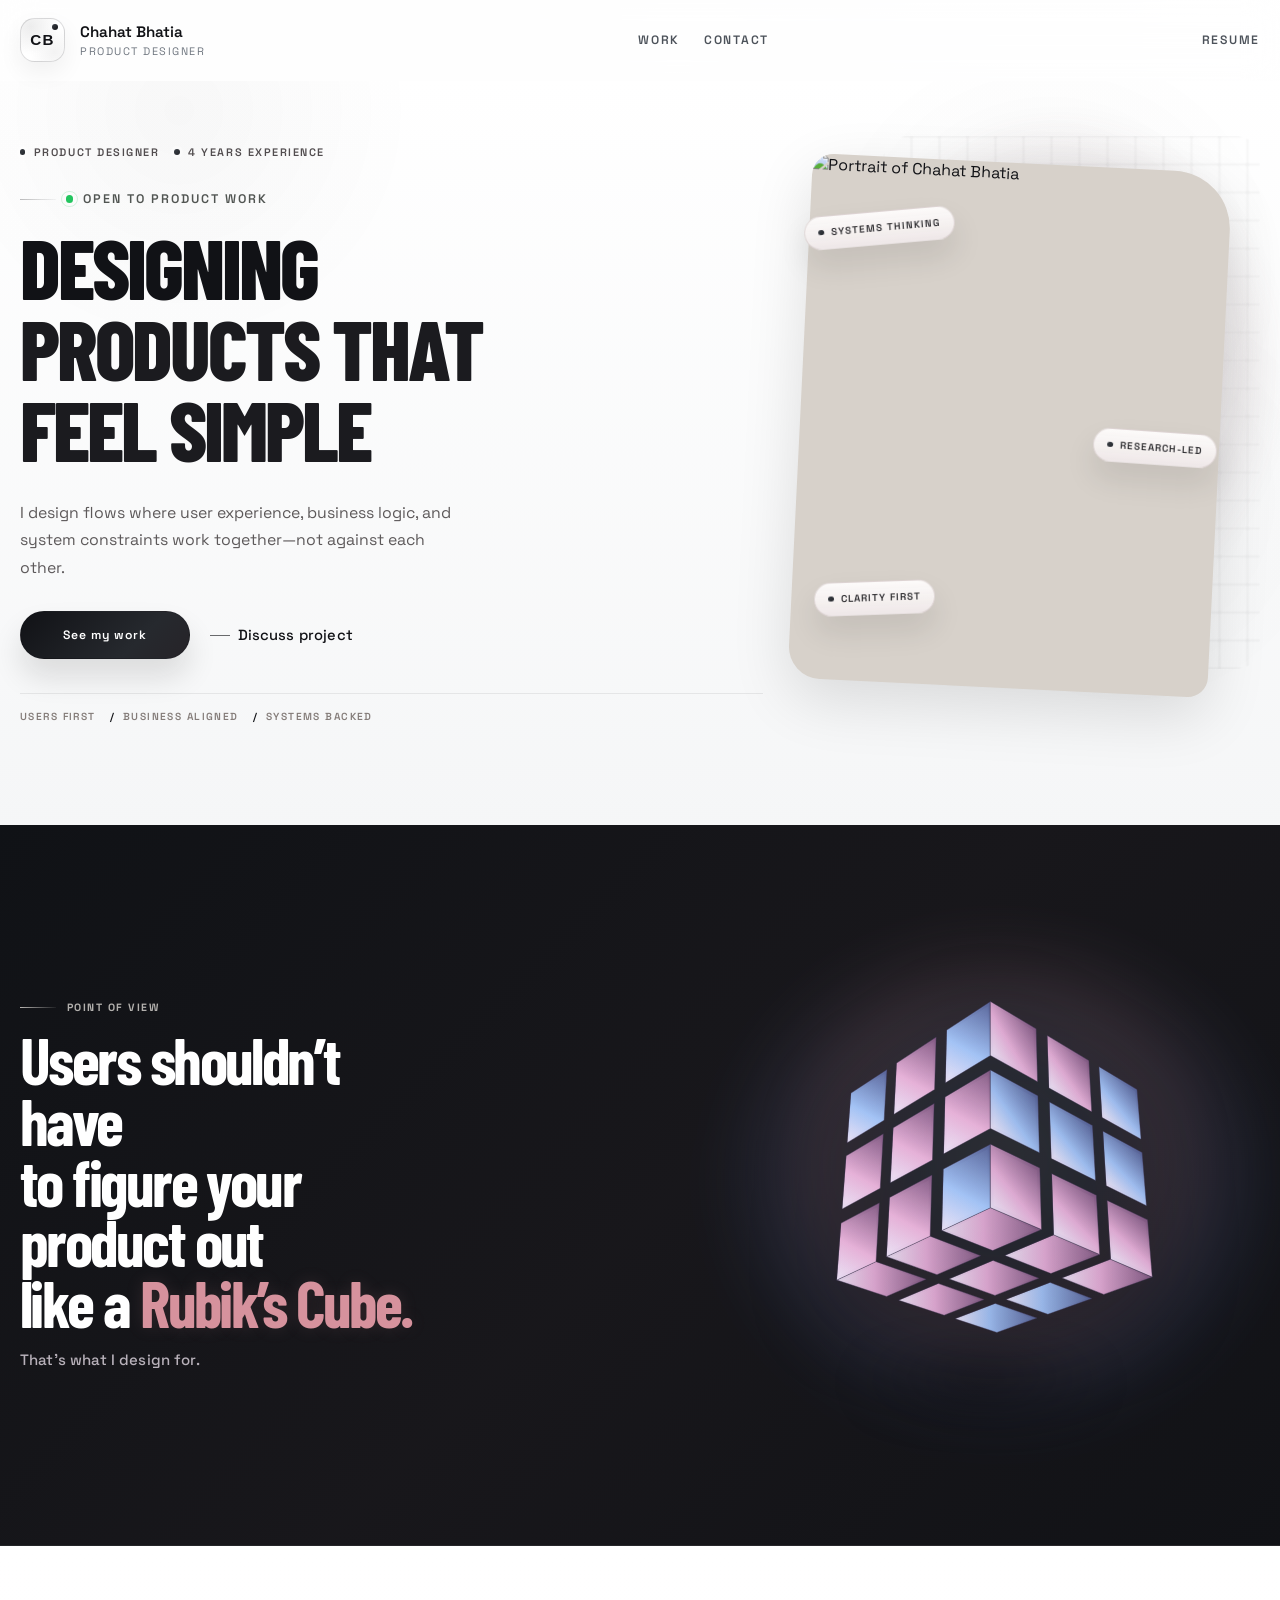
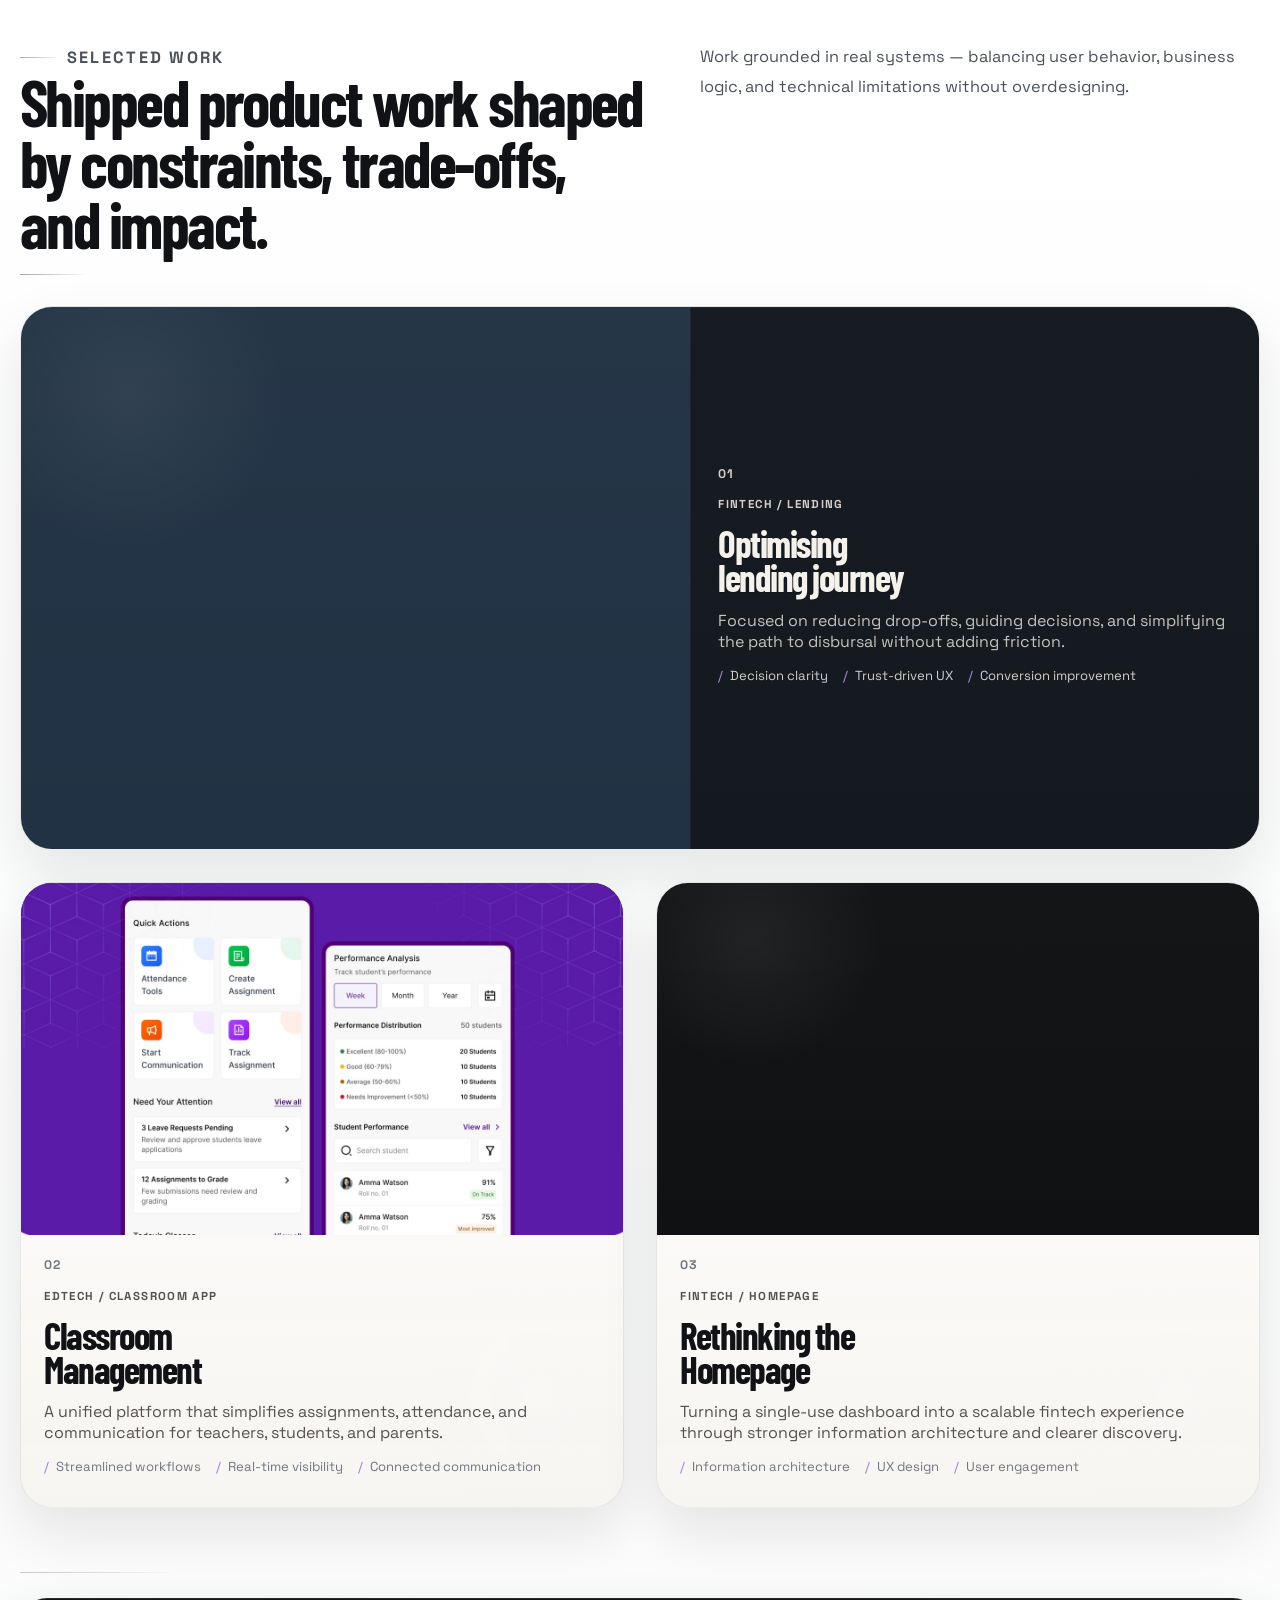
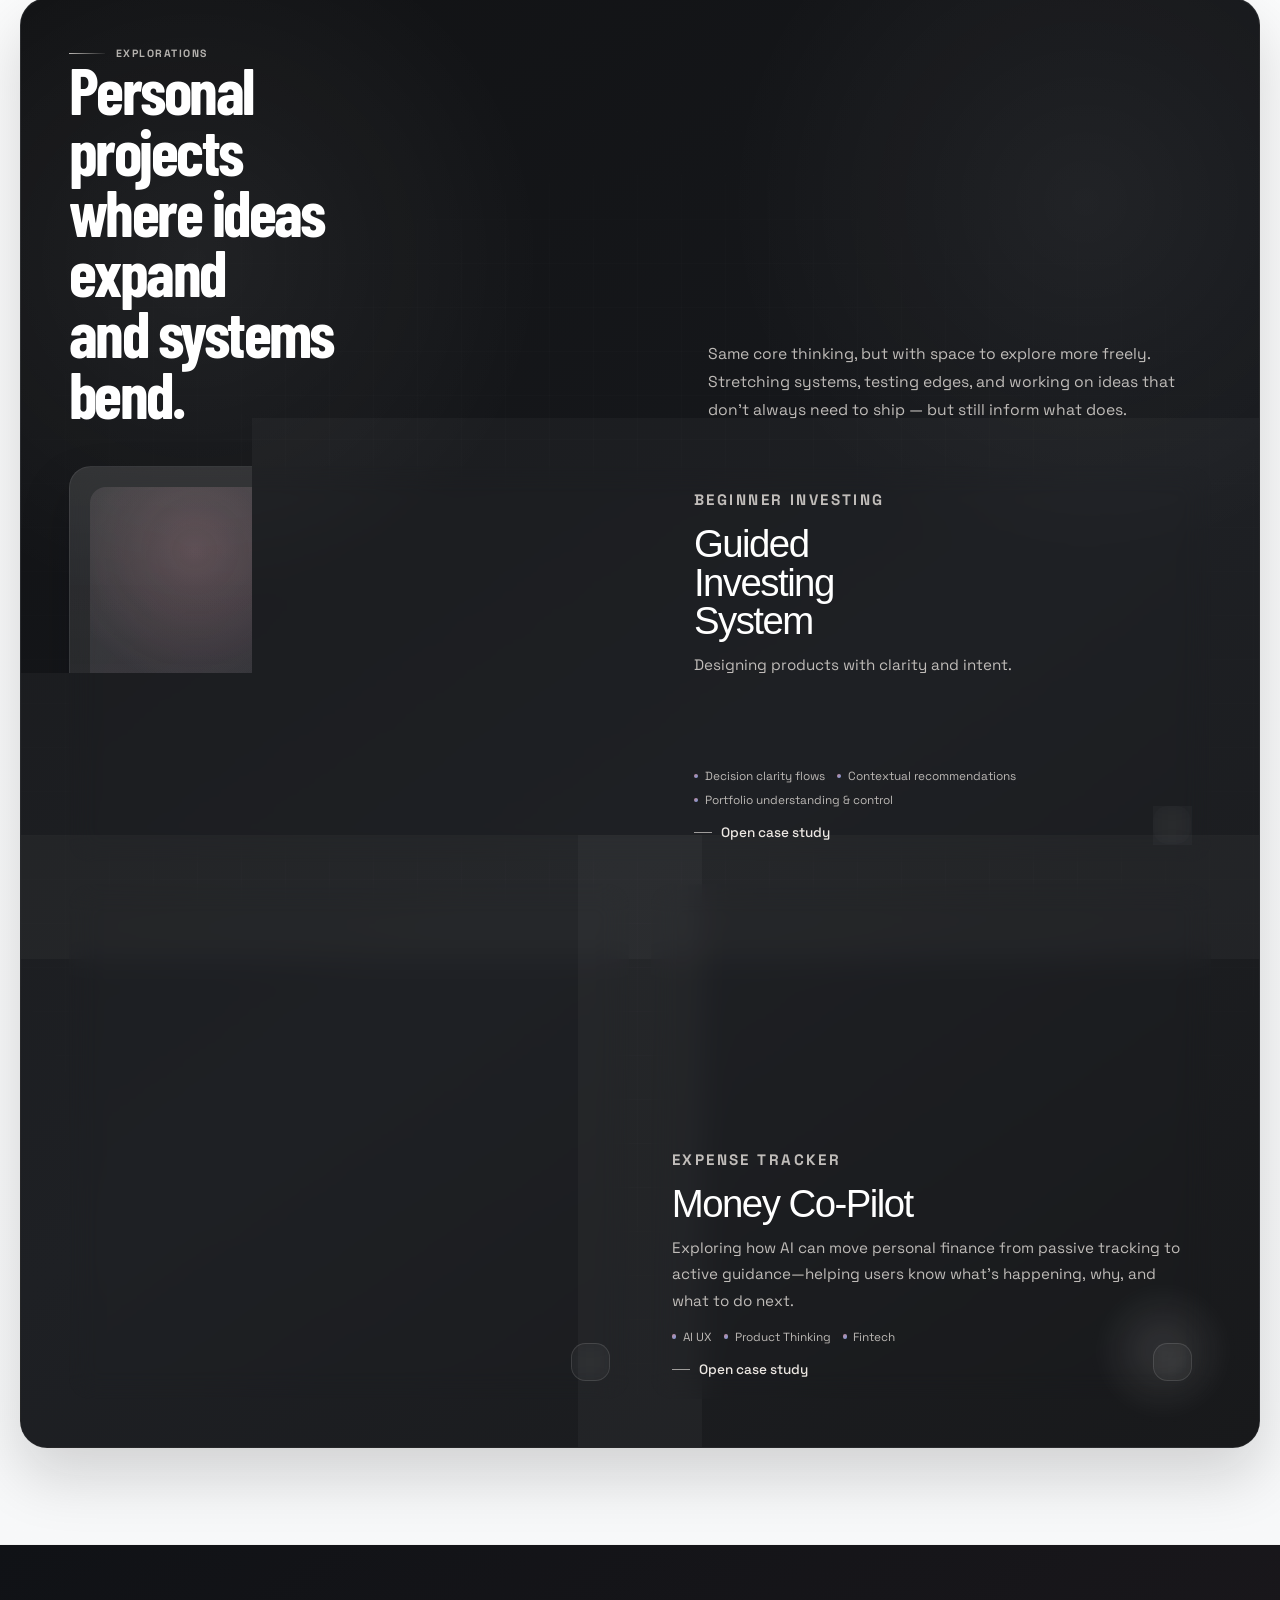
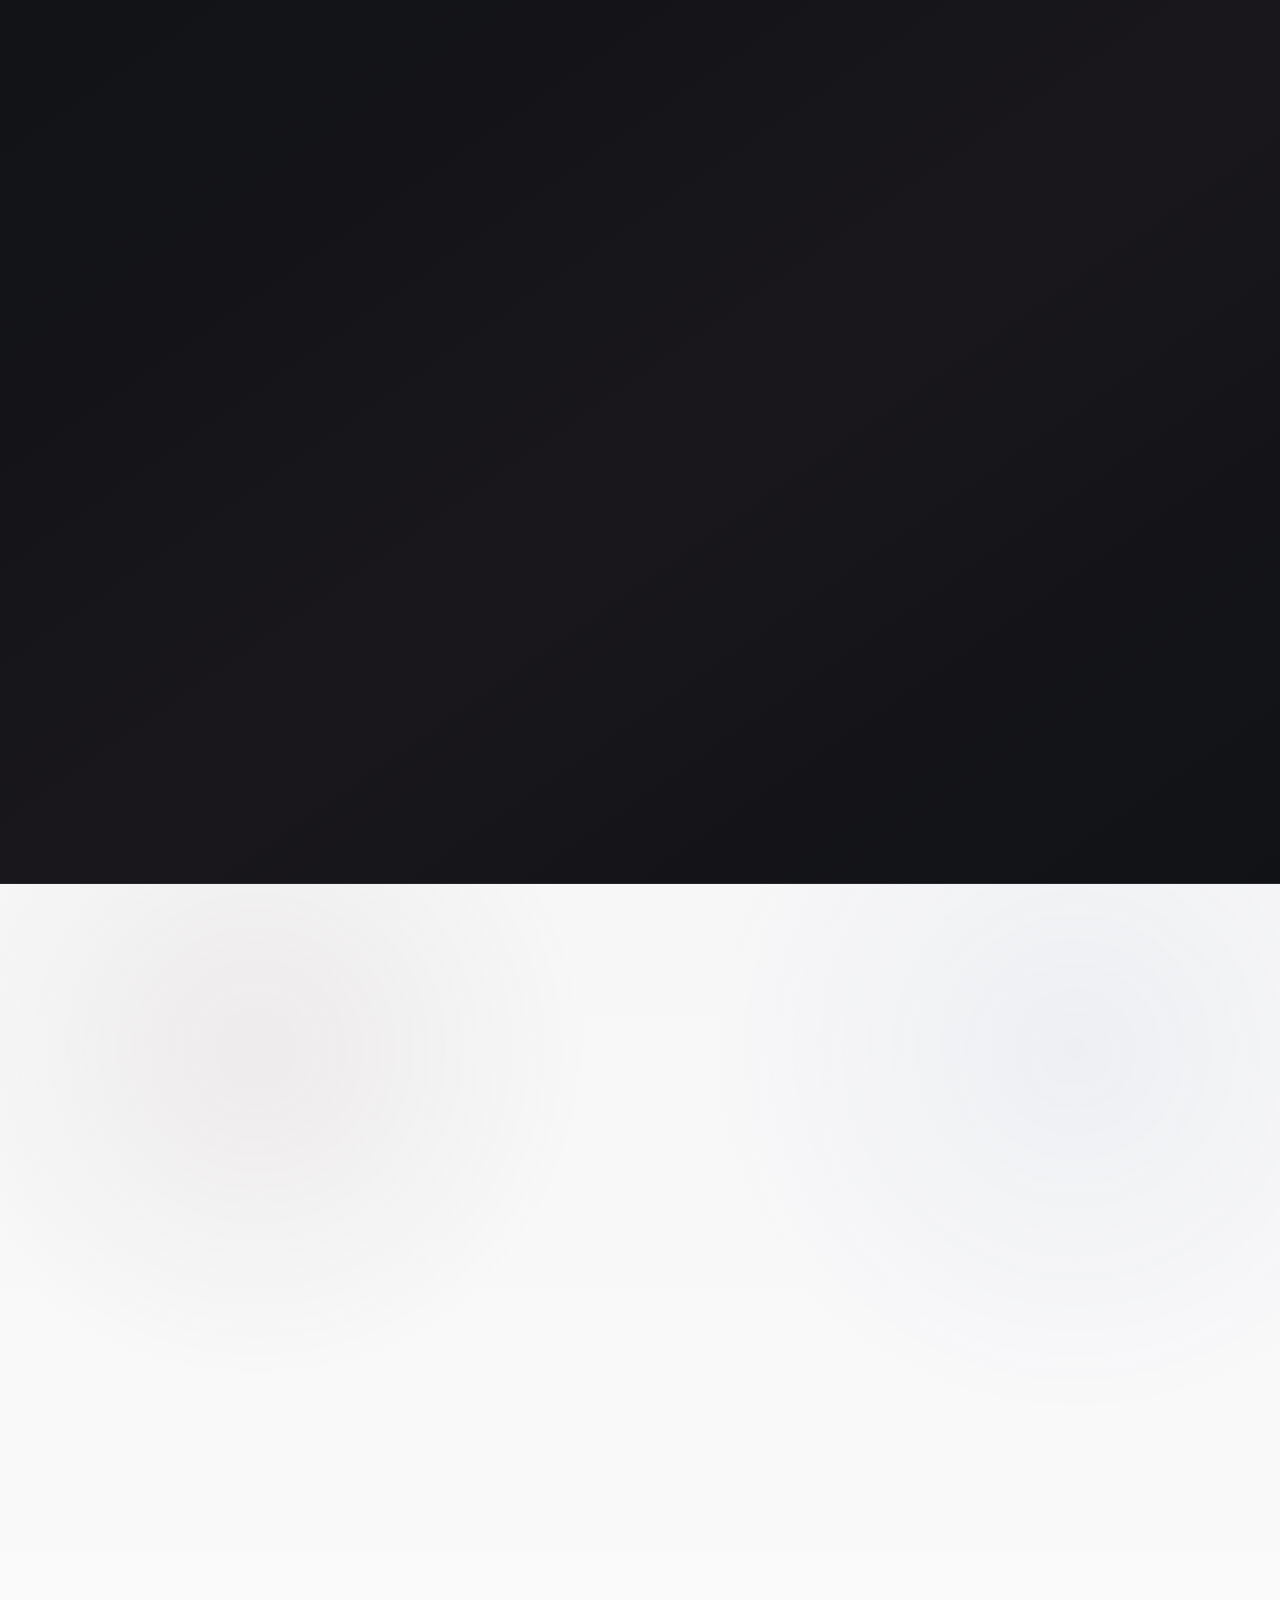
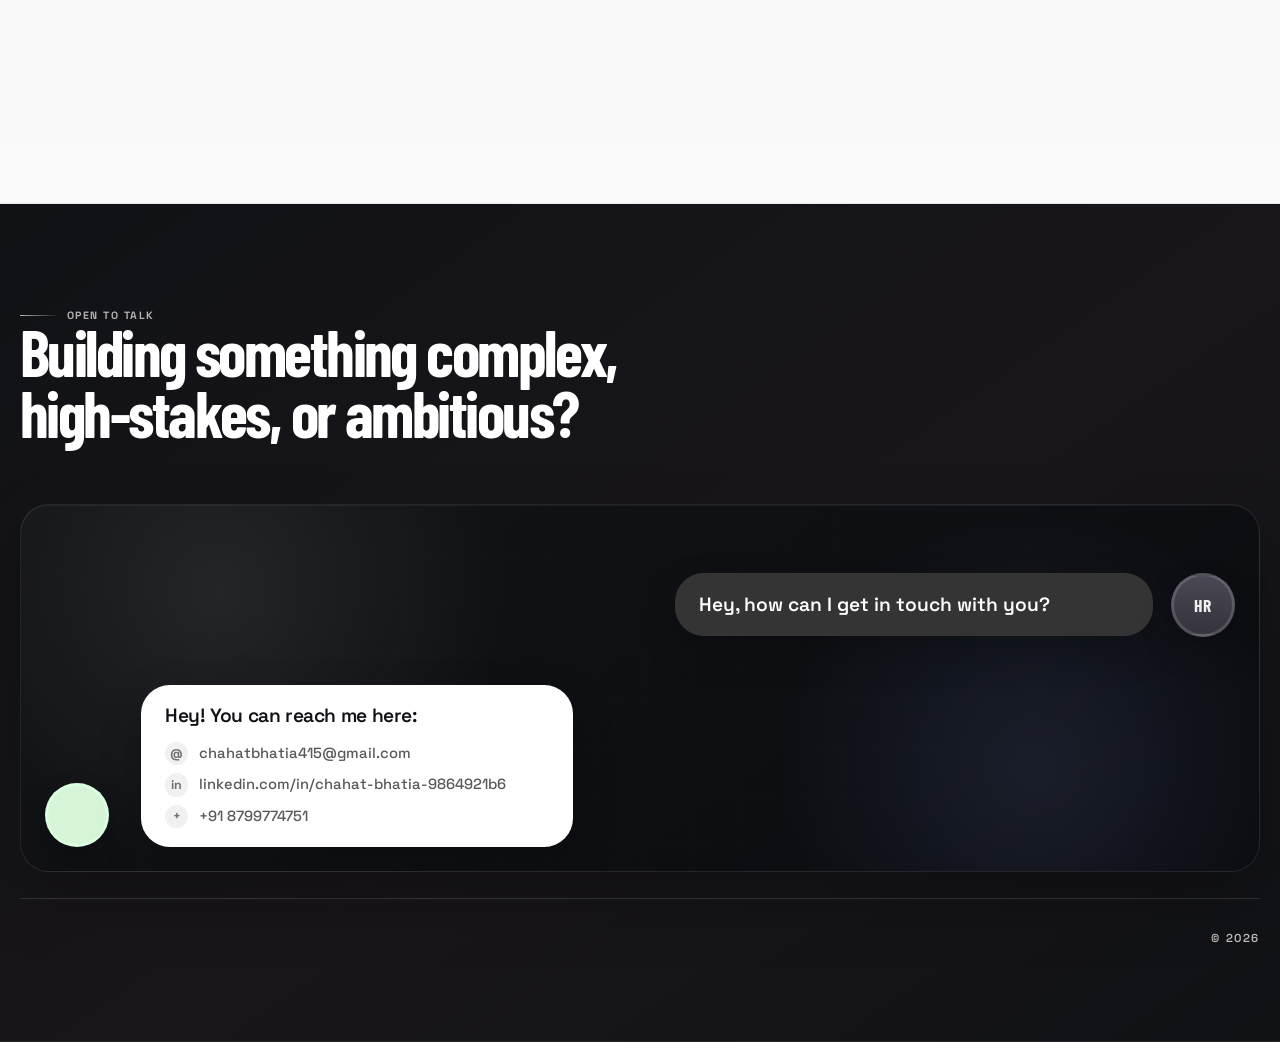
==== commit 6bcc36f8: "Improve homepage performance" ====
--- a/index.html
+++ b/index.html
@@ -24,7 +24,7 @@
       href="https://fonts.googleapis.com/css2?family=Barlow+Condensed:wght@500;600;700;800&family=Space+Grotesk:wght@400;500;600;700&display=swap"
       rel="stylesheet"
     />
-    <link rel="stylesheet" href="./styles.css?v=selected-work-tiles-5" />
+  <link rel="stylesheet" href="./styles.css?v=mobile-testimonial-fix-1" />
   </head>
   <body>
     <header class="site-header" id="top">
@@ -139,9 +139,10 @@
                 <div class="selected-tile__visual selected-tile__visual--lending" aria-hidden="true">
                   <img
                     class="selected-tile__image selected-tile__image--lending"
-                  src="./assets/lending-thumbnail-new.png?v=lending-thumb-5"
+                    src="./assets/lending-thumbnail-new-optimized.jpg"
                     alt=""
                     loading="lazy"
+                    decoding="async"
                   />
                 </div>
                 <div class="selected-tile__body">
@@ -164,9 +165,10 @@
                 <div class="selected-tile__visual selected-tile__visual--classroom" aria-hidden="true">
                   <img
                     class="selected-tile__image selected-tile__image--classroom"
-                    src="./assets/classroom-thumbnail-cm.png?v=cm-thumb-2"
+                    src="./assets/classroom-thumbnail-cm-optimized.jpg"
                     alt=""
                     loading="lazy"
+                    decoding="async"
                   />
                 </div>
                 <div class="selected-tile__body">
@@ -189,9 +191,10 @@
                 <div class="selected-tile__visual selected-tile__visual--homepage" aria-hidden="true">
                   <img
                     class="selected-tile__image selected-tile__image--homepage"
-                      src="./assets/refyne-home-2.png?v=refyne-home-4"
+                    src="./assets/refyne-home-2-optimized.jpg"
                     alt=""
                     loading="lazy"
+                    decoding="async"
                   />
                 </div>
                 <div class="selected-tile__body">
@@ -237,16 +240,15 @@
                       class="play-visual__thumb"
                       src="./assets/beginner-investing-thumb-2.png"
                       alt=""
+                      loading="lazy"
+                      decoding="async"
                     />
                   </div>
                   <div class="play-card__content">
                     <p class="play-card__eyebrow">Beginner Investing</p>
                     <h3>Guided Investing System</h3>
                     <p>
-                      Designing a structured journey for first-time investors
-                      from understanding options to building portfolios, with
-                      clear steps, contextual education, and embedded decision
-                      support.
+                        Designing products with clarity and intent.
                     </p>
                     <div class="play-card__meta">
                       <span>Decision clarity flows</span>
@@ -261,8 +263,10 @@
                   <div class="play-card__visual play-visual play-visual--motion" aria-hidden="true">
                     <img
                       class="play-visual__thumb"
-                      src="./assets/digital-wellness-thumb.png"
+                      src="./assets/digital-wellness-thumb-optimized.jpg"
                       alt=""
+                      loading="lazy"
+                      decoding="async"
                     />
                   </div>
                   <div class="play-card__content">
@@ -286,8 +290,10 @@
                   <div class="play-card__visual play-visual play-visual--ai" aria-hidden="true">
                     <img
                       class="play-visual__thumb"
-                      src="./assets/money-co-pilot-thumb.png"
+                      src="./assets/money-co-pilot-thumb-optimized.jpg"
                       alt=""
+                      loading="lazy"
+                      decoding="async"
                     />
                   </div>
                   <div class="play-card__content">
@@ -579,8 +585,10 @@
                     <p>Proof I was there, and probably a little lost.</p>
                   </div>
                   <img
-                    src="./assets/travel-magnets.png?v=travel-photo-3"
+                    src="./assets/travel-magnets-optimized.jpg"
                     alt="Travel fridge magnets collected by Chahat Bhatia"
+                    loading="lazy"
+                    decoding="async"
                   />
                 </article>
 
@@ -606,6 +614,8 @@
                   <img
                     src="./assets/cooking-card.jpg"
                     alt="Plate of pasta for the cooking card"
+                    loading="lazy"
+                    decoding="async"
                   />
                 </article>
 
@@ -656,8 +666,10 @@
                 <div class="contact-chase__reply">
                   <img
                     class="contact-chase__avatar"
-                    src="./assets/chahat-bhatia.png"
+                    src="./assets/chahat-bhatia-optimized.jpg"
                     alt="Portrait of Chahat Bhatia"
+                    loading="lazy"
+                    decoding="async"
                   />
                   <div class="contact-chase__message contact-chase__message--outgoing">
                     <p class="contact-chase__lead">Hey! You can reach me here:</p>
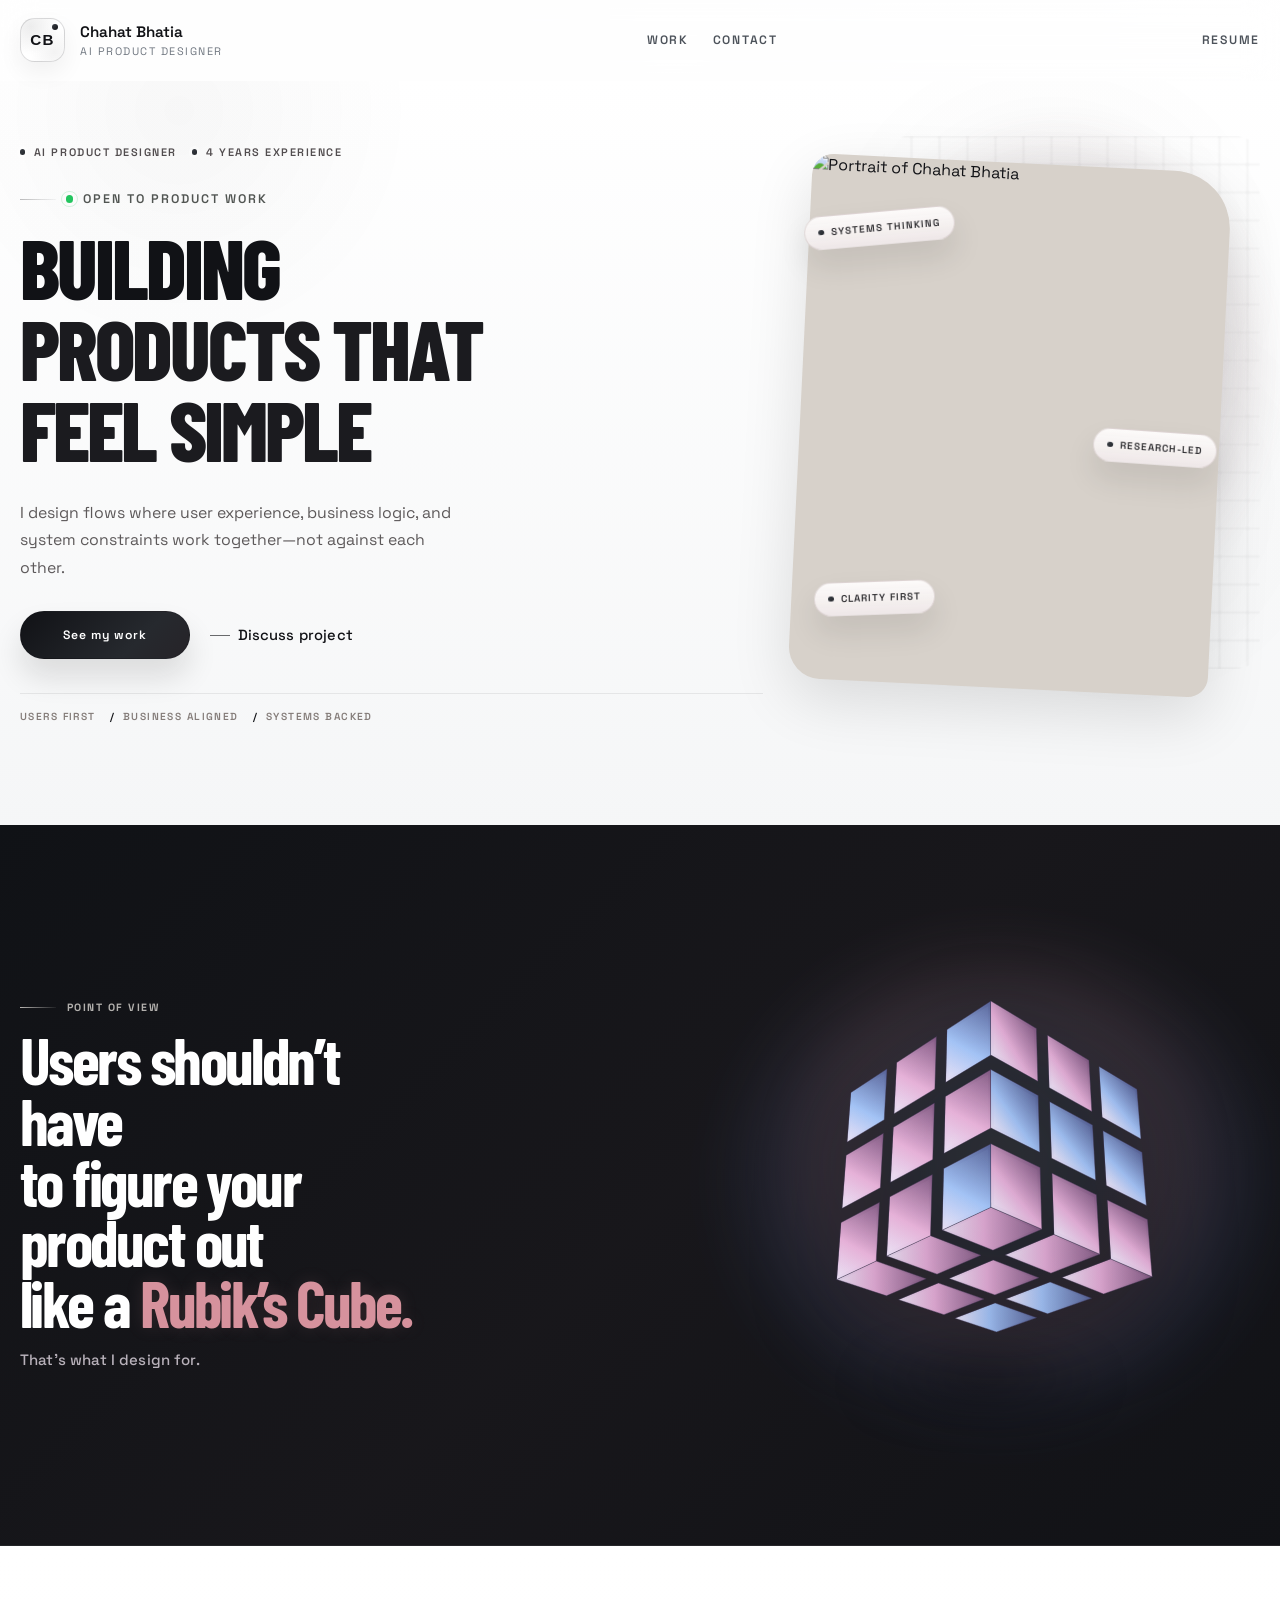
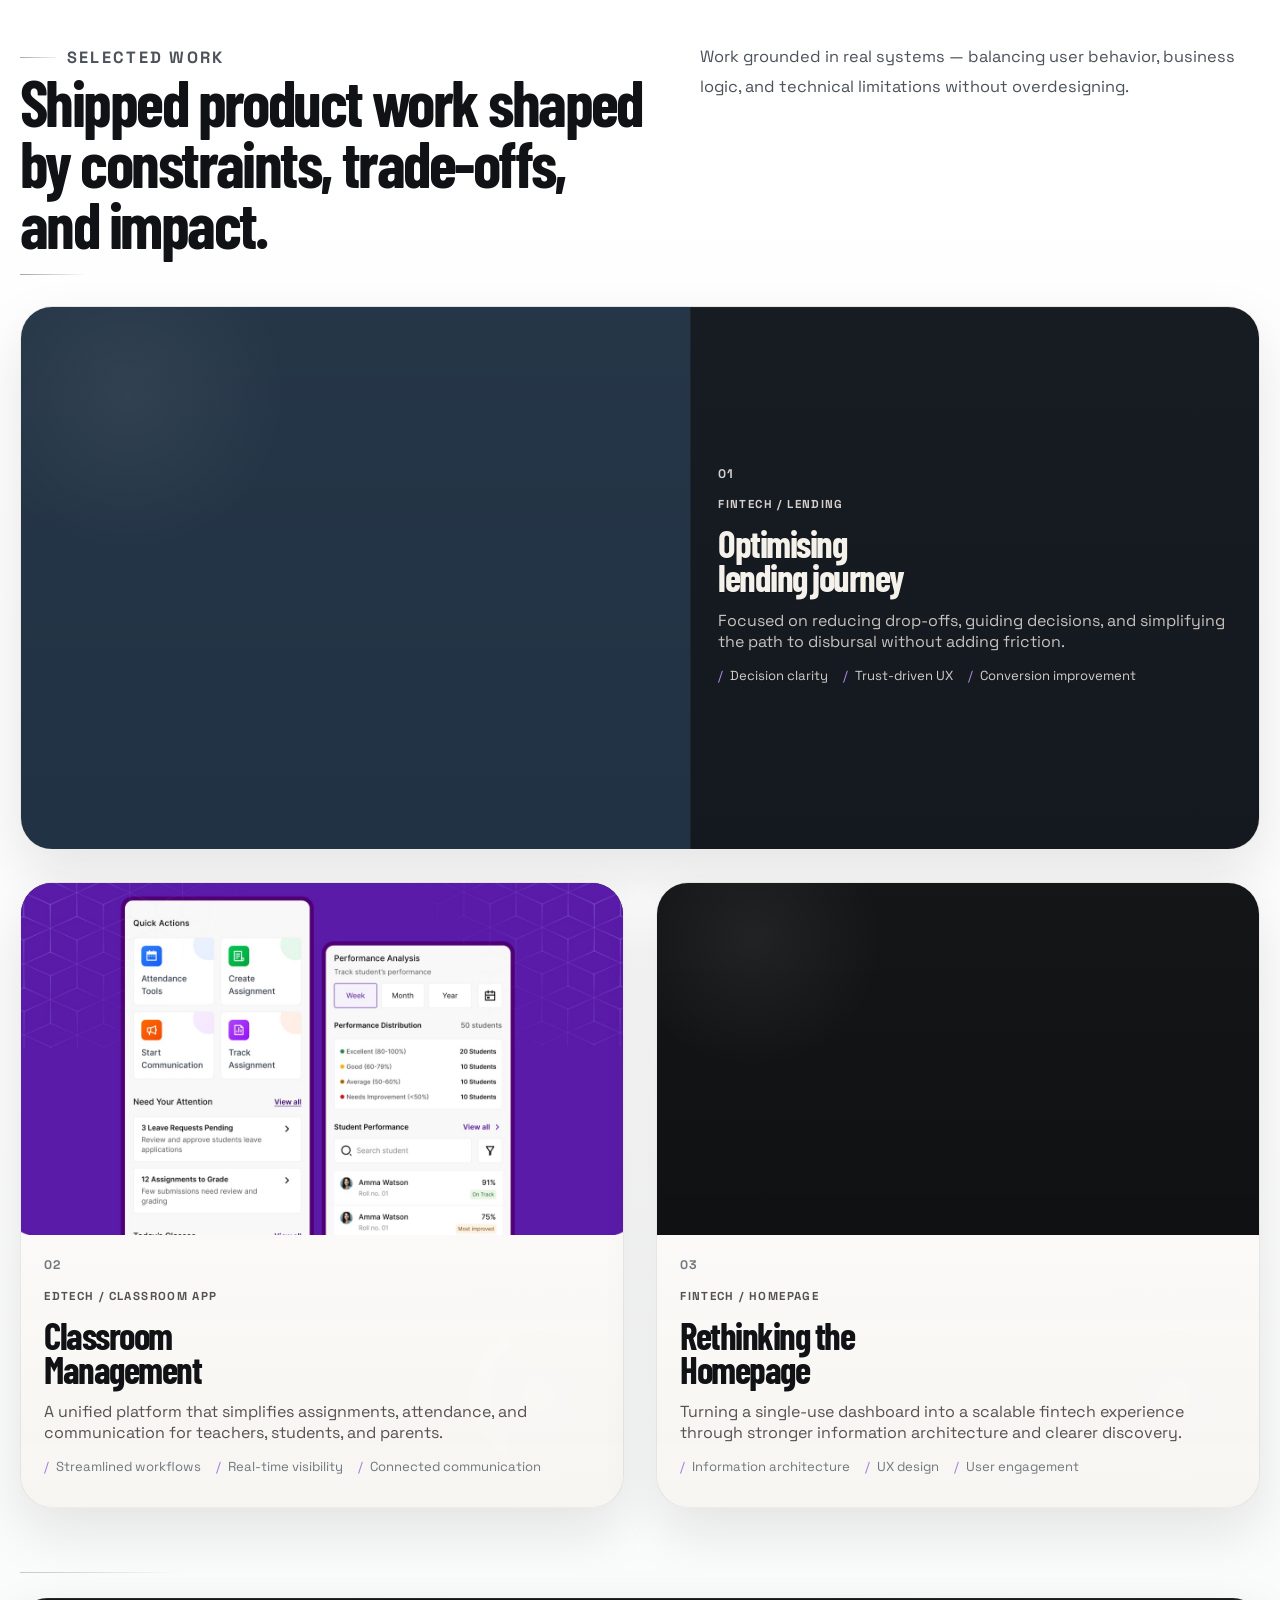
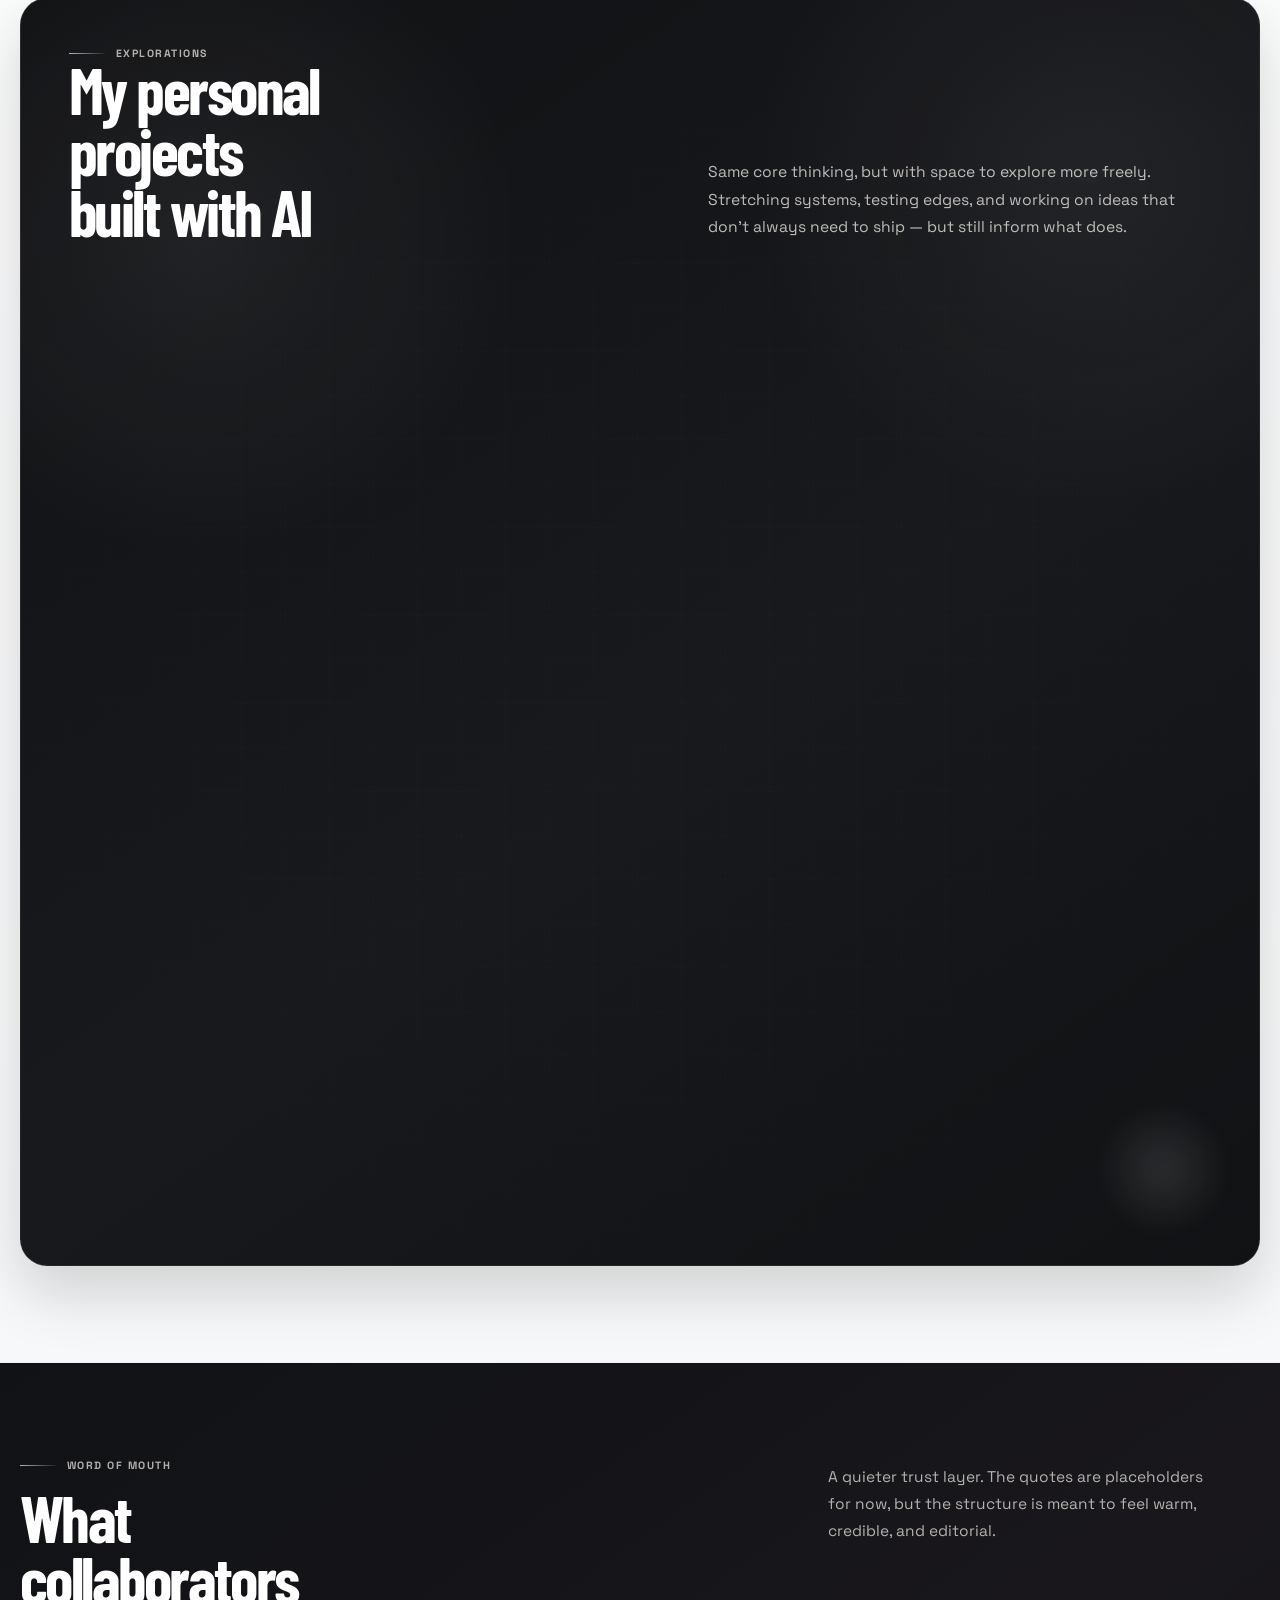
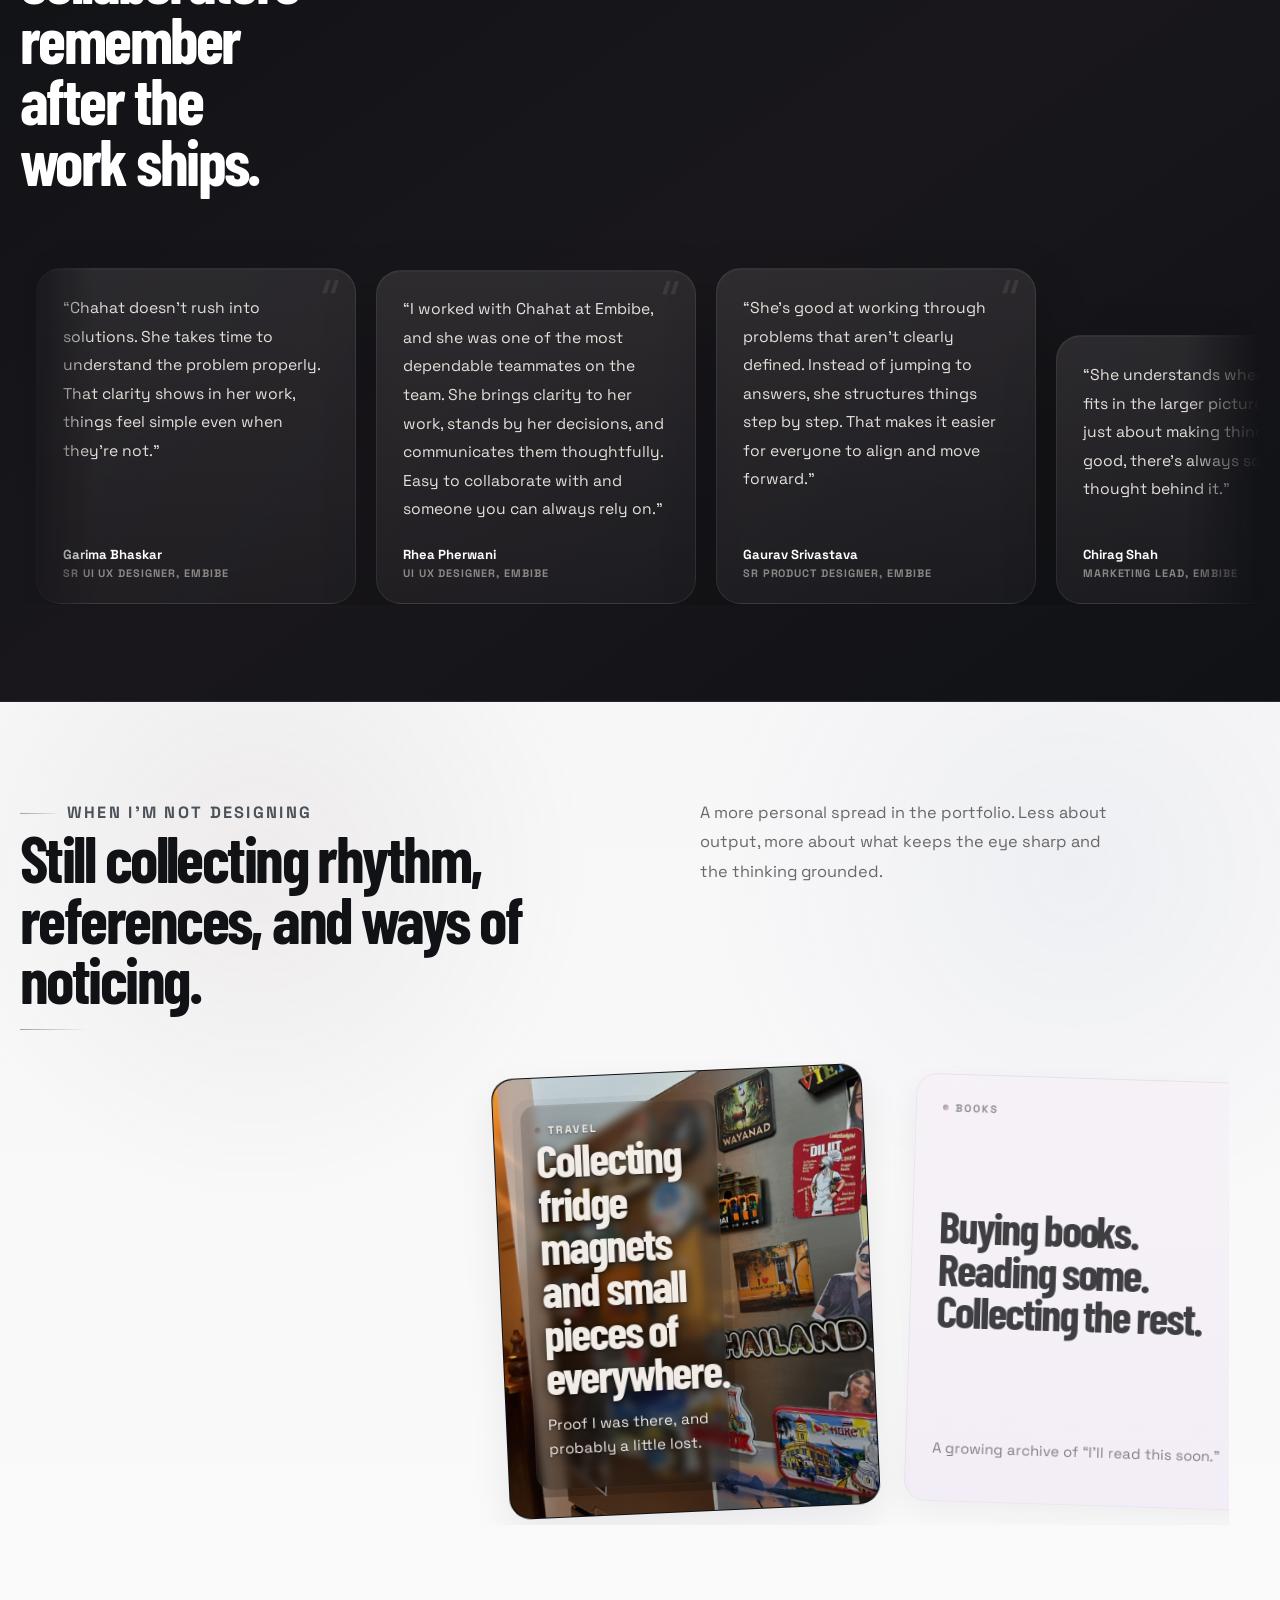
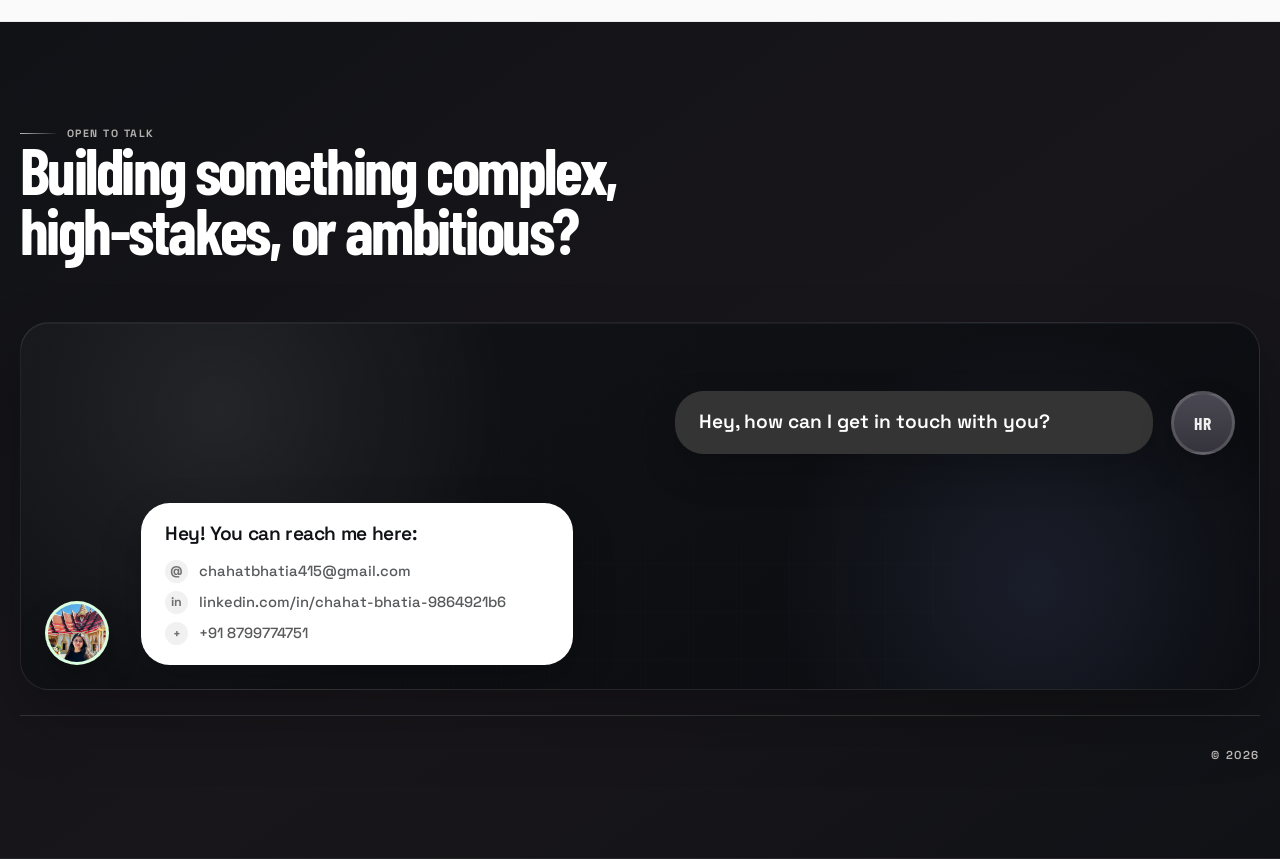
==== commit 9a1ee407: "Update resume PDF" ====
--- a/index.html
+++ b/index.html
@@ -3,10 +3,10 @@
   <head>
     <meta charset="UTF-8" />
     <meta name="viewport" content="width=device-width, initial-scale=1.0" />
-    <title>Chahat Bhatia | Product Designer</title>
+    <title>Chahat Bhatia | AI Product Designer</title>
     <meta
       name="description"
-      content="A bold editorial portfolio concept for product designer Chahat Bhatia. High-contrast, structured, and typography-led."
+      content="A bold editorial portfolio concept for AI product designer Chahat Bhatia. High-contrast, structured, and typography-led."
     />
     <meta
       http-equiv="Cache-Control"
@@ -33,7 +33,7 @@
           <span class="brand__mark">CB</span>
           <span class="brand__text">
             <strong>Chahat Bhatia</strong>
-            <small>Product Designer</small>
+            <small>AI Product Designer</small>
           </span>
         </a>
 
@@ -42,7 +42,7 @@
           <a href="#contact">Contact</a>
         </nav>
 
-        <a class="site-header__cta" href="./assets/Chahat.resume.pdf" target="_blank" rel="noopener noreferrer">Resume</a>
+        <a class="site-header__cta" href="./assets/Chahat.resume.pdf?v=20260513" target="_blank" rel="noopener noreferrer">Resume</a>
       </div>
     </header>
 
@@ -52,7 +52,7 @@
           <div class="shell hero__grid">
             <div class="hero__copy reveal">
               <div class="hero__identity" aria-label="Designer identity">
-                <span>Product Designer</span>
+                <span>AI Product Designer</span>
                 <span>4 Years Experience</span>
               </div>
 
@@ -61,7 +61,7 @@
                 <span>Open to product work</span>
               </p>
               <h1 class="hero__title">
-                <span>DESIGNING</span>
+                <span>BUILDING</span>
                 <span class="hero__title-mid">PRODUCTS THAT</span>
                 <span class="hero__title-end">FEEL SIMPLE</span>
               </h1>
@@ -221,9 +221,8 @@
                 <div>
                   <p class="kicker kicker--inverse">Explorations</p>
                   <h2>
-                    Personal projects<br />
-                    where ideas expand<br />
-                    and systems bend.
+                    My personal projects<br />
+                    built with AI
                   </h2>
                 </div>
                 <p>
@@ -708,10 +707,7 @@
       </section>
     </main>
 
-    <div class="cursor-dot" aria-hidden="true"></div>
-    <div class="cursor-ring" aria-hidden="true"></div>
-
-    <script src="./script.js?v=exploration-case-2"></script>
+    <script src="./script.js?v=native-cursor-1"></script>
     <script defer src="./statement-cube.js?v=rubik-solve-3"></script>
   </body>
 </html>
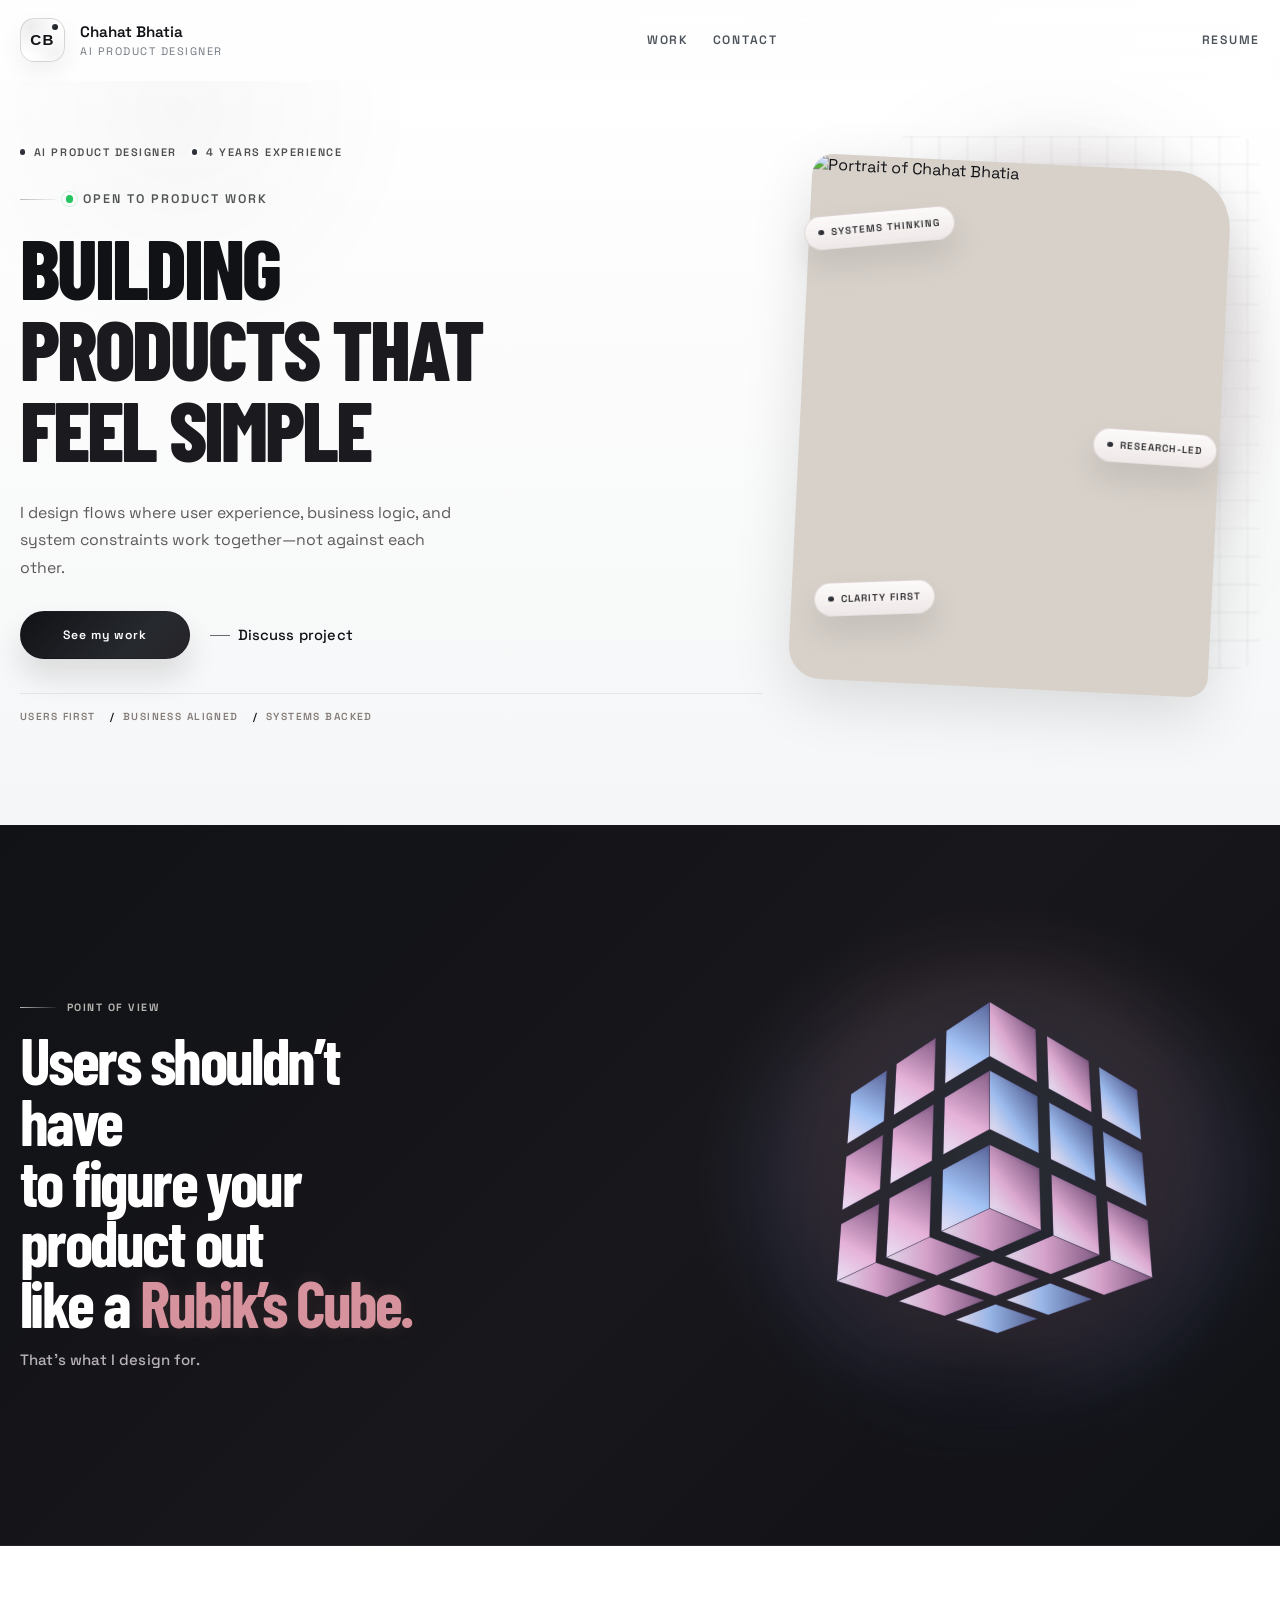
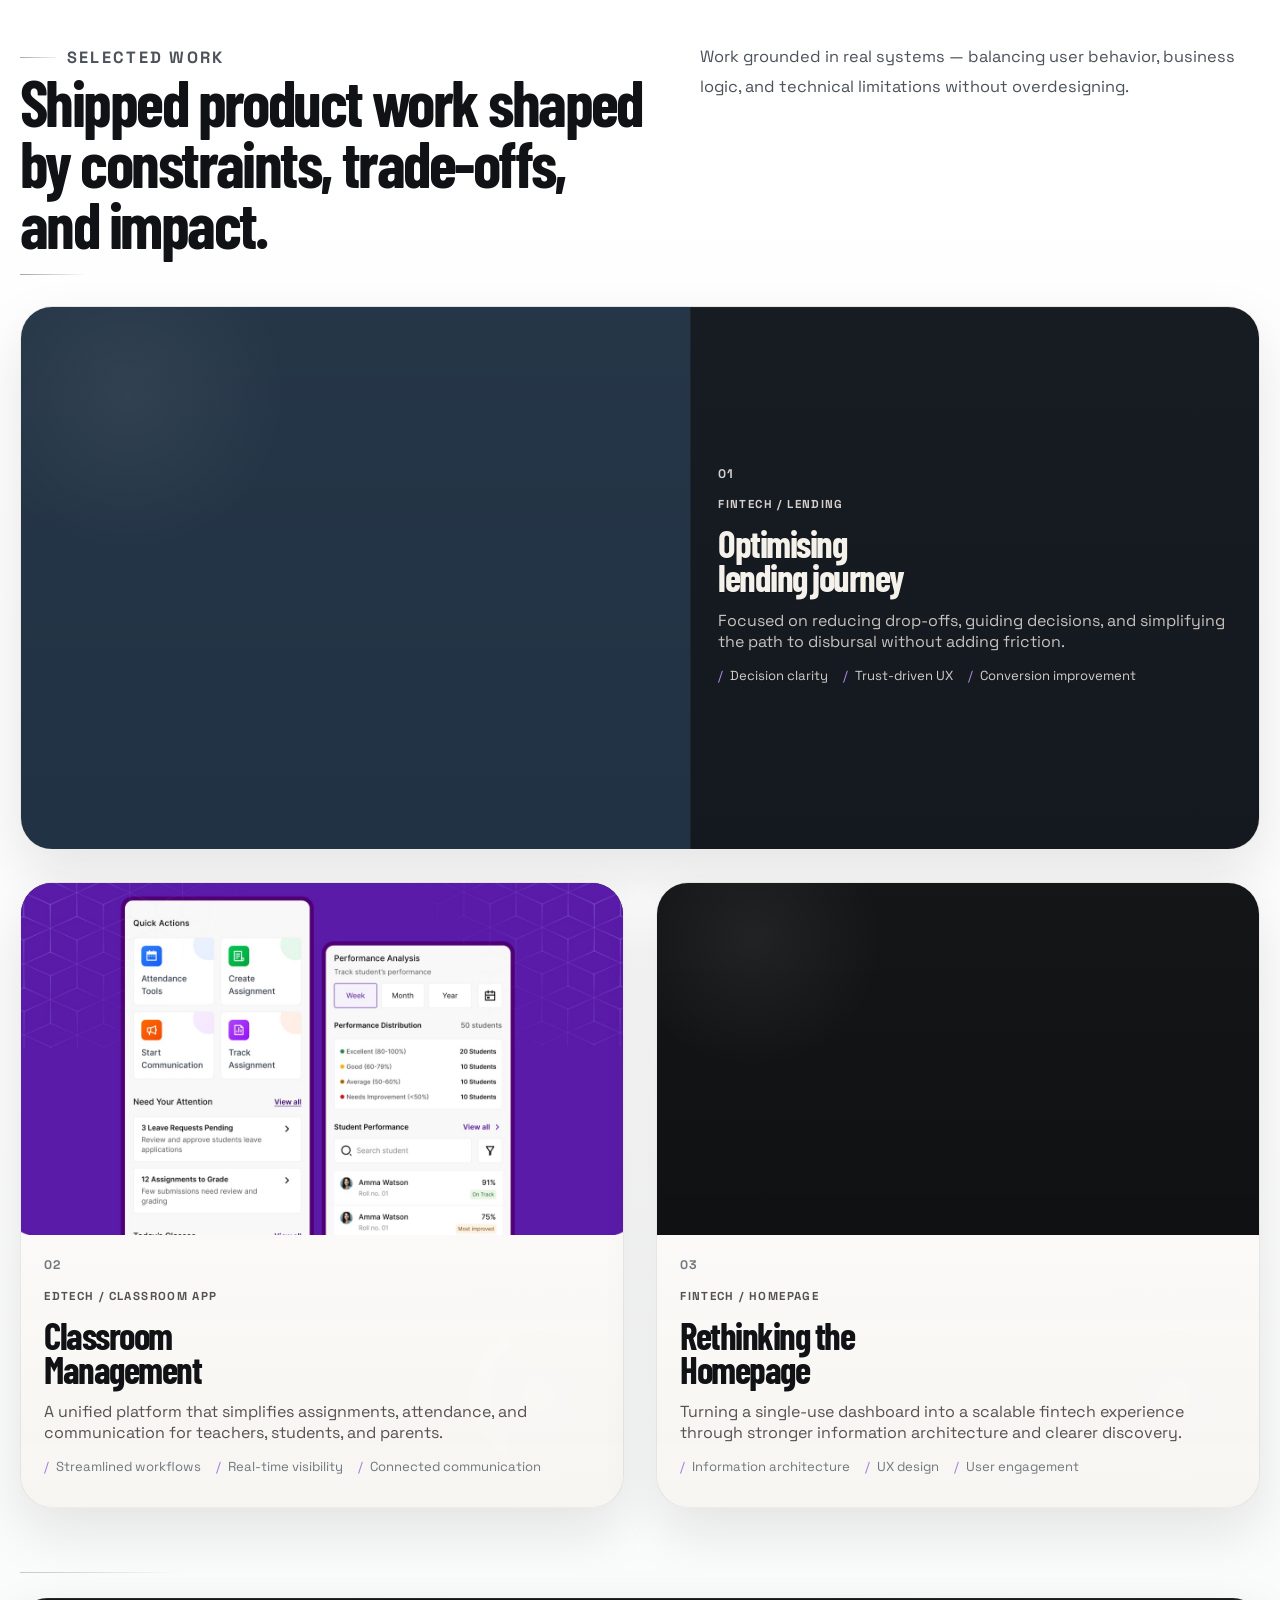
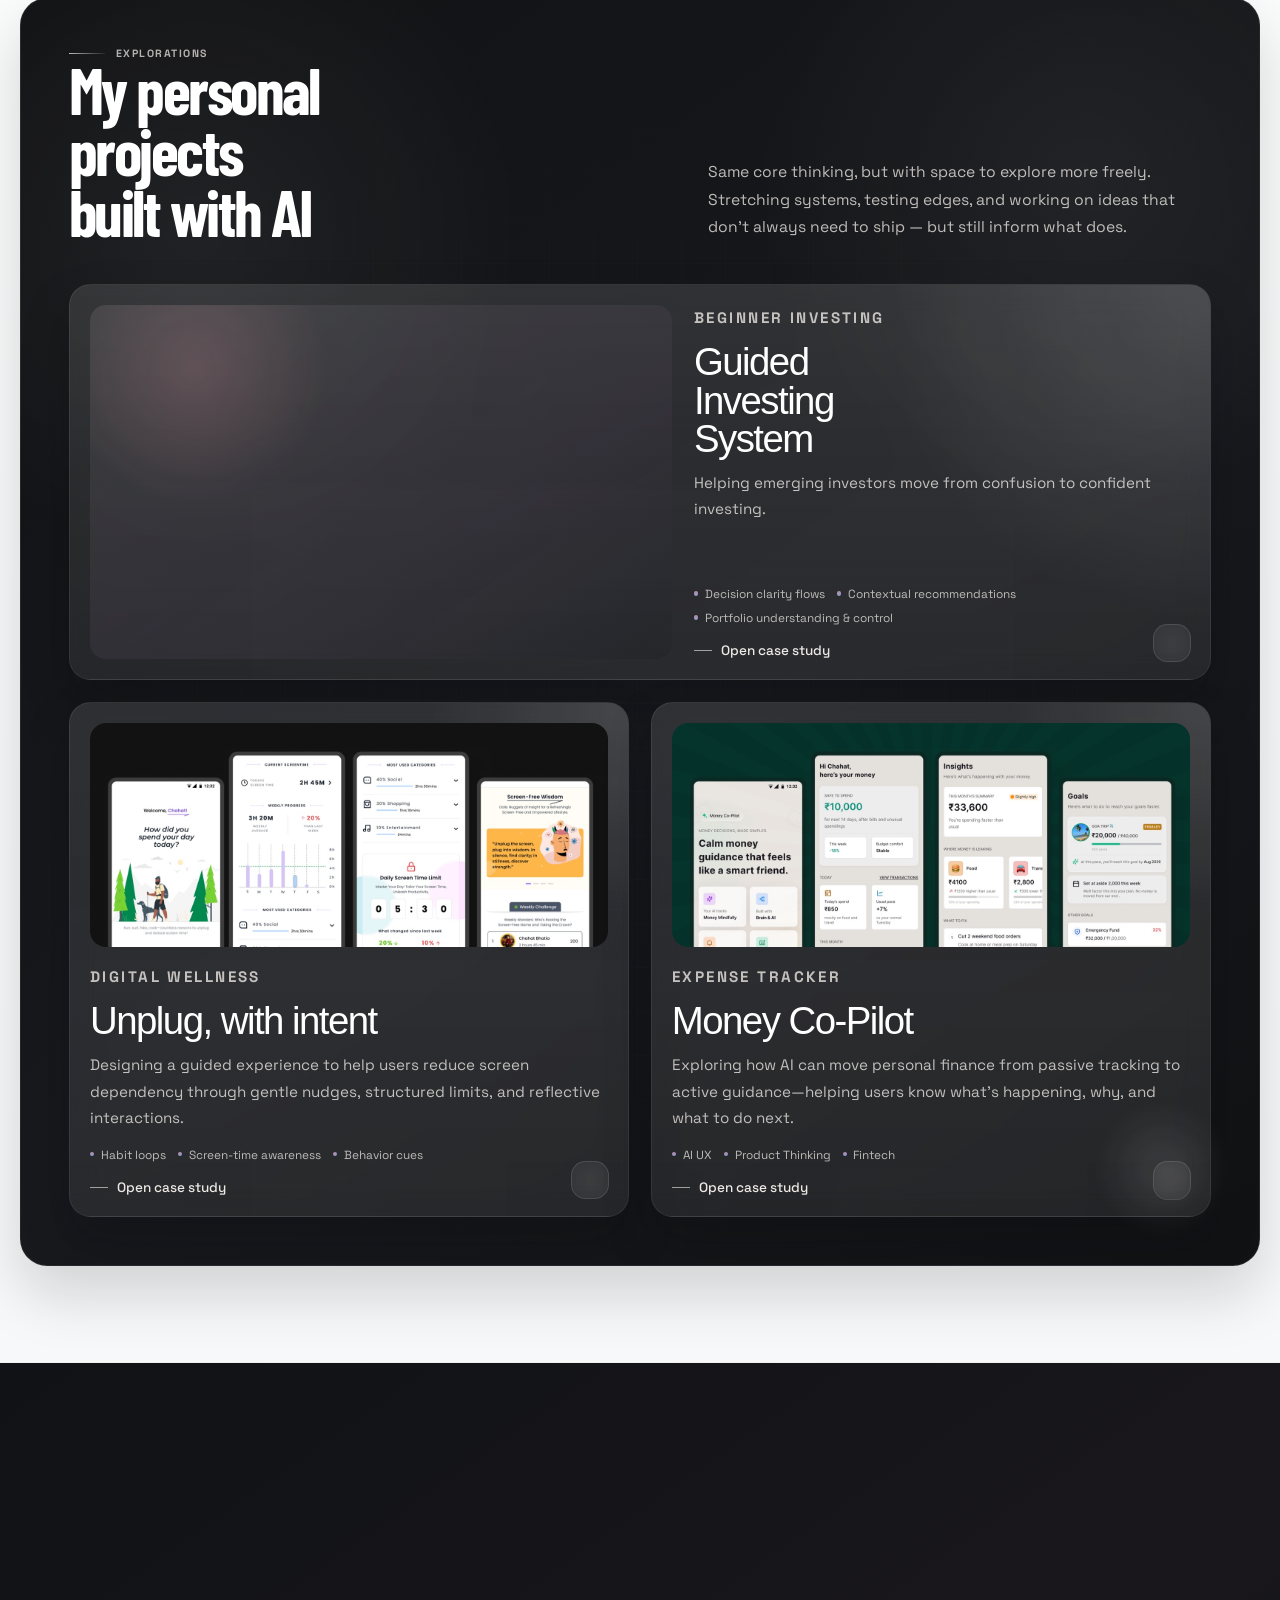
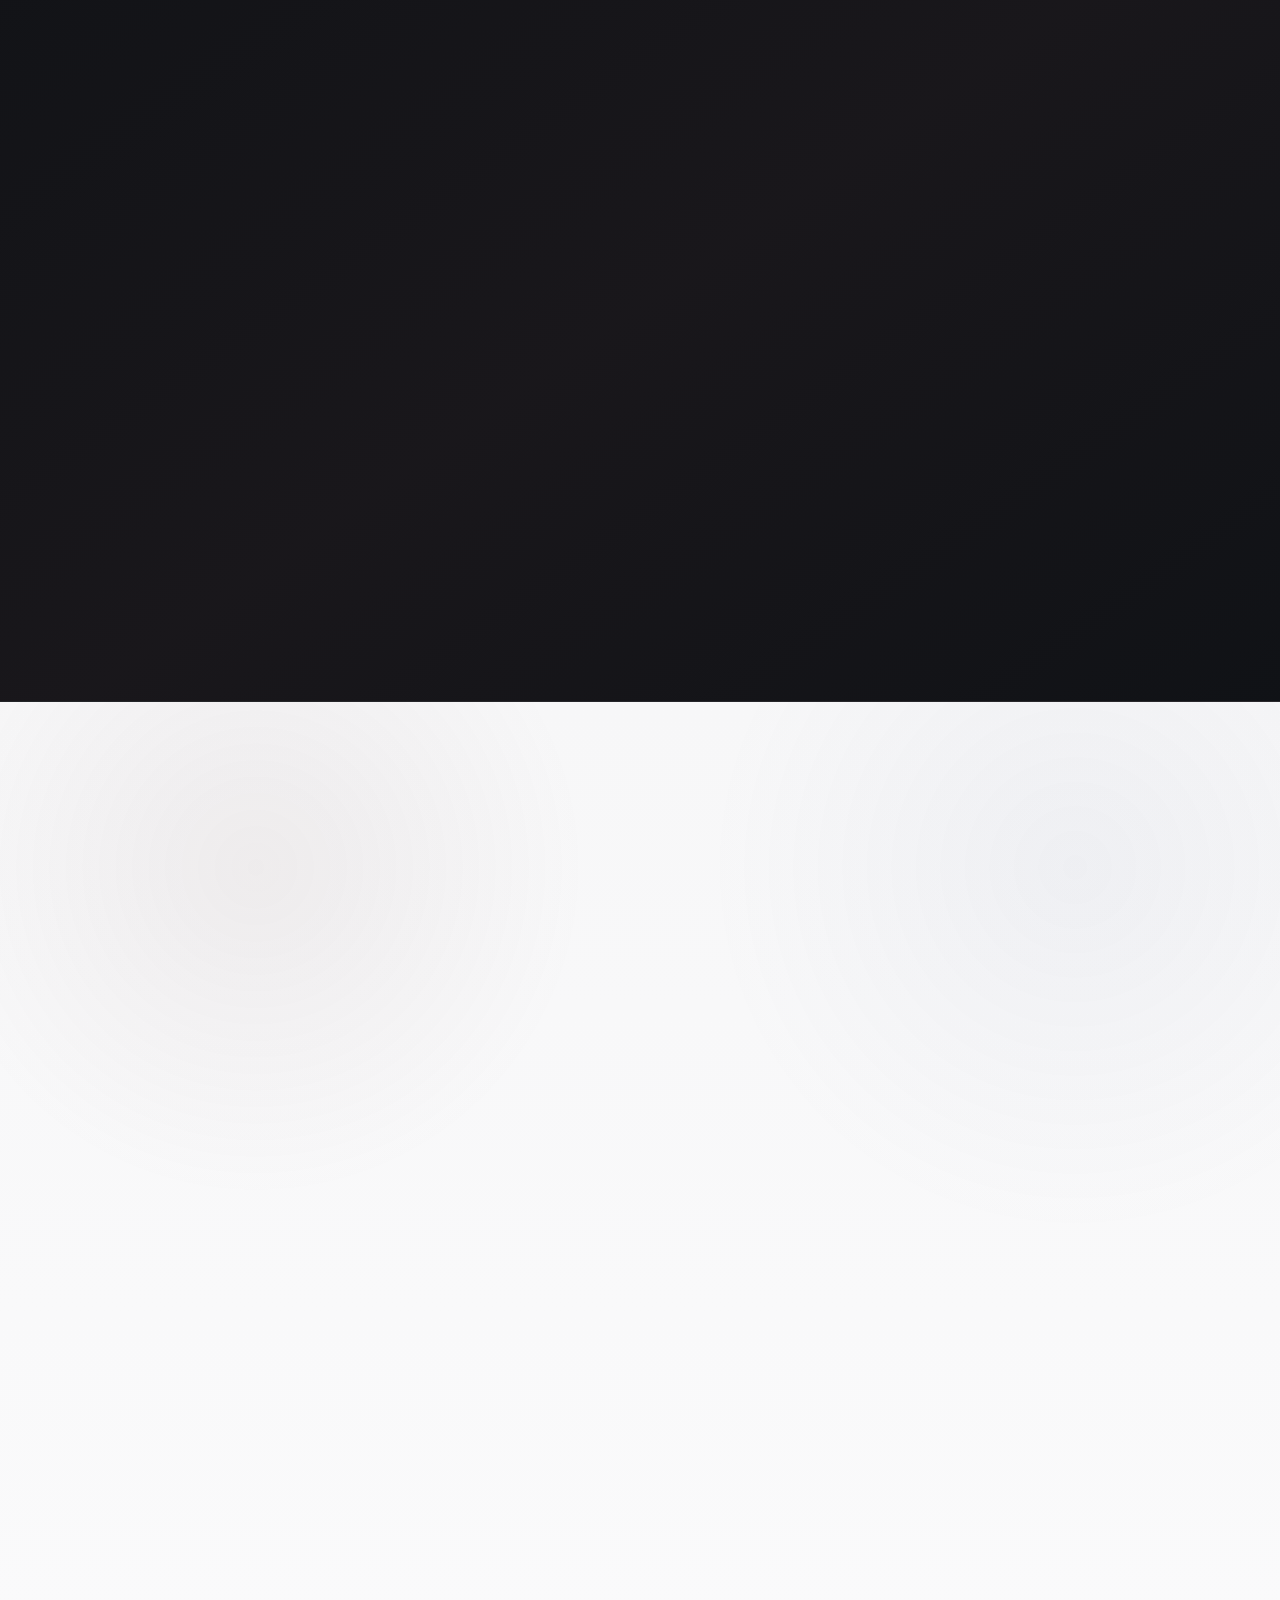
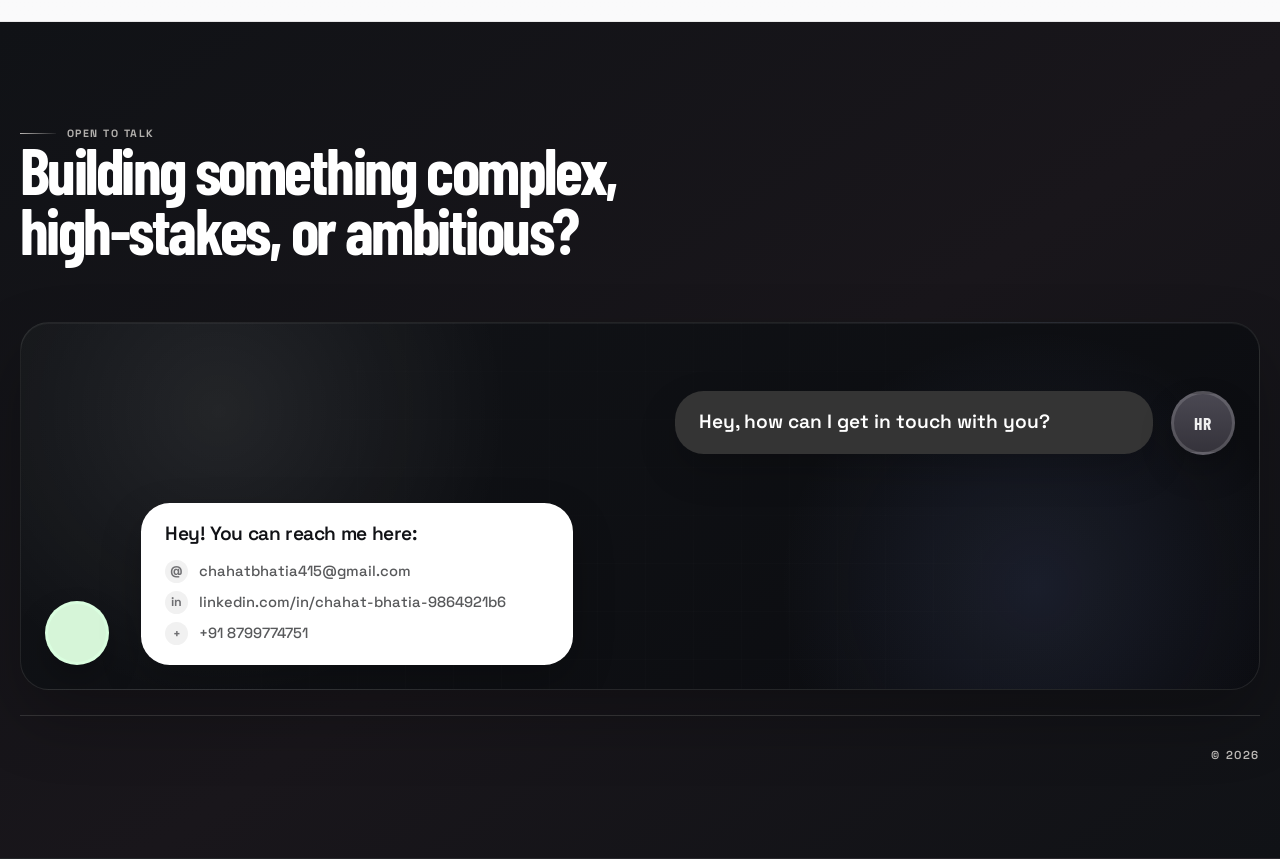
==== commit a277e665: "Update guided investing work card subtext" ====
--- a/index.html
+++ b/index.html
@@ -247,7 +247,7 @@
                     <p class="play-card__eyebrow">Beginner Investing</p>
                     <h3>Guided Investing System</h3>
                     <p>
-                        Designing products with clarity and intent.
+                        Helping emerging investors move from confusion to confident investing.
                     </p>
                     <div class="play-card__meta">
                       <span>Decision clarity flows</span>
